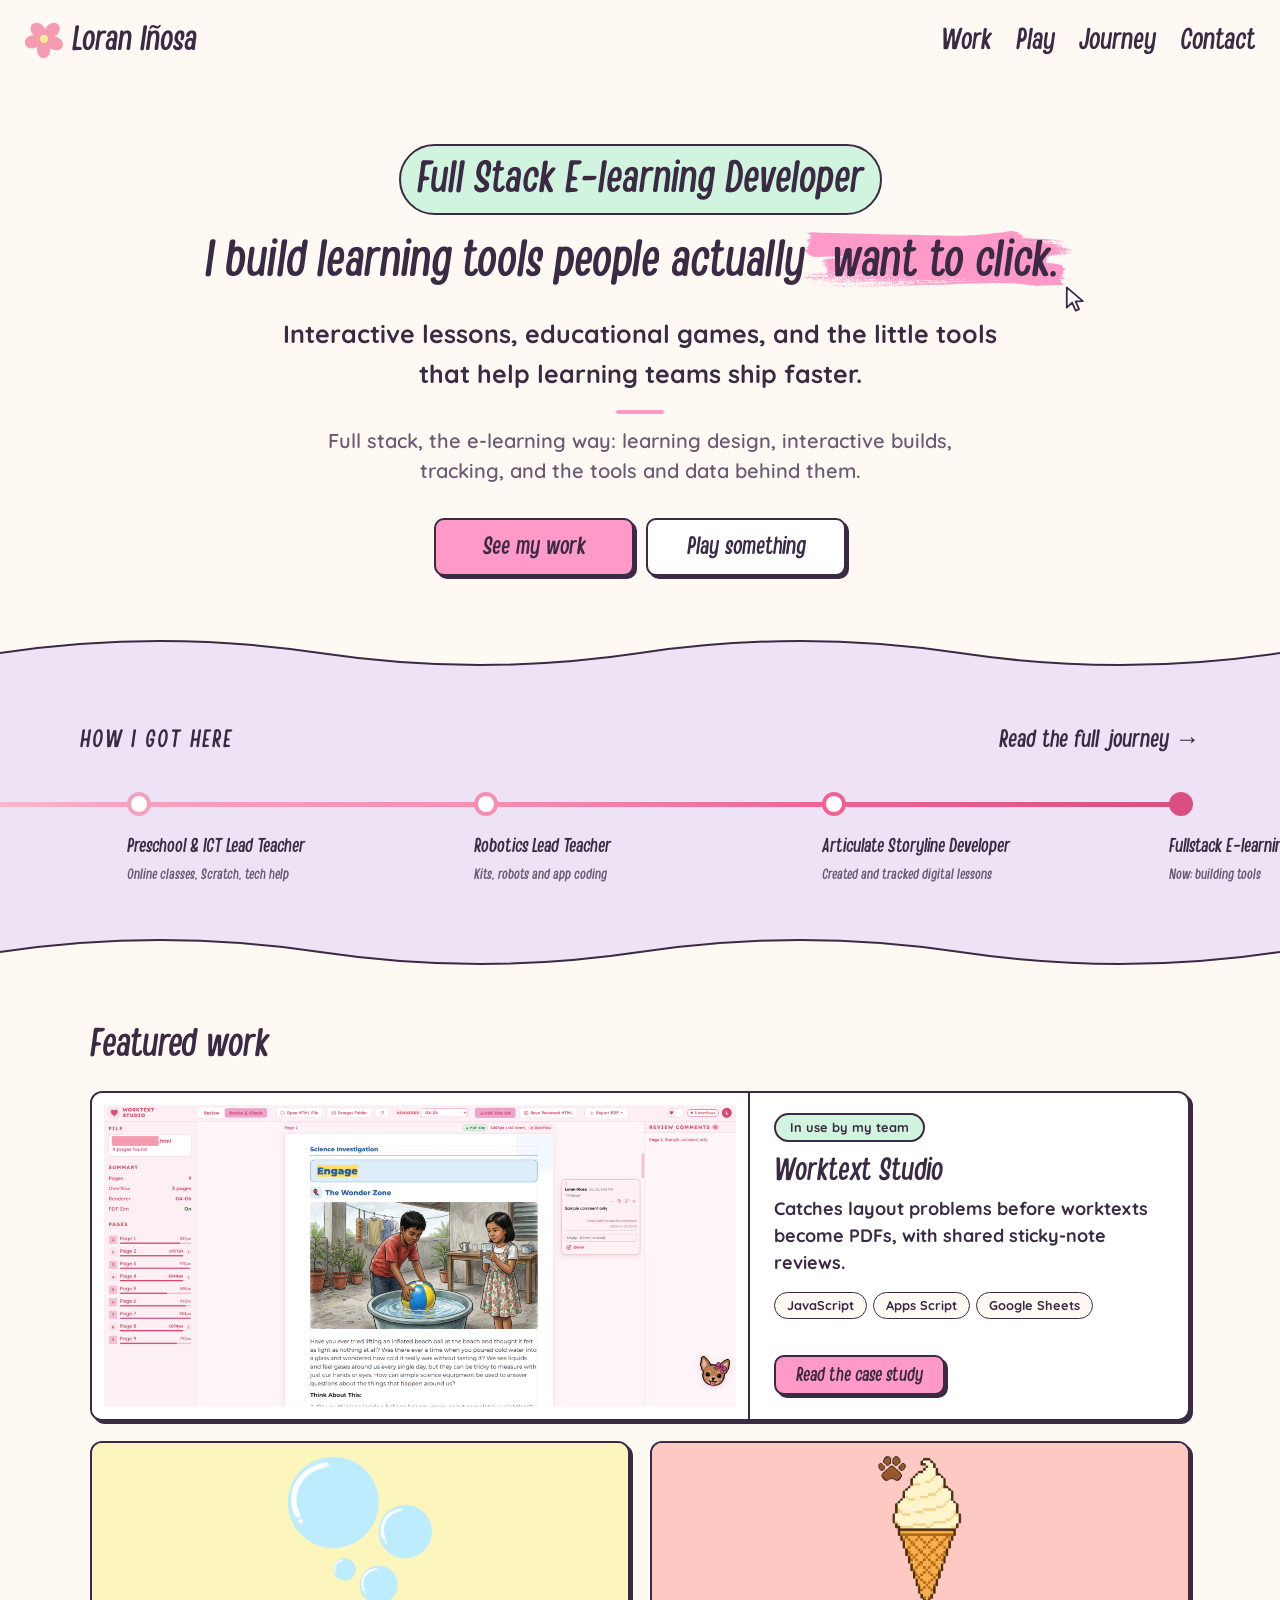
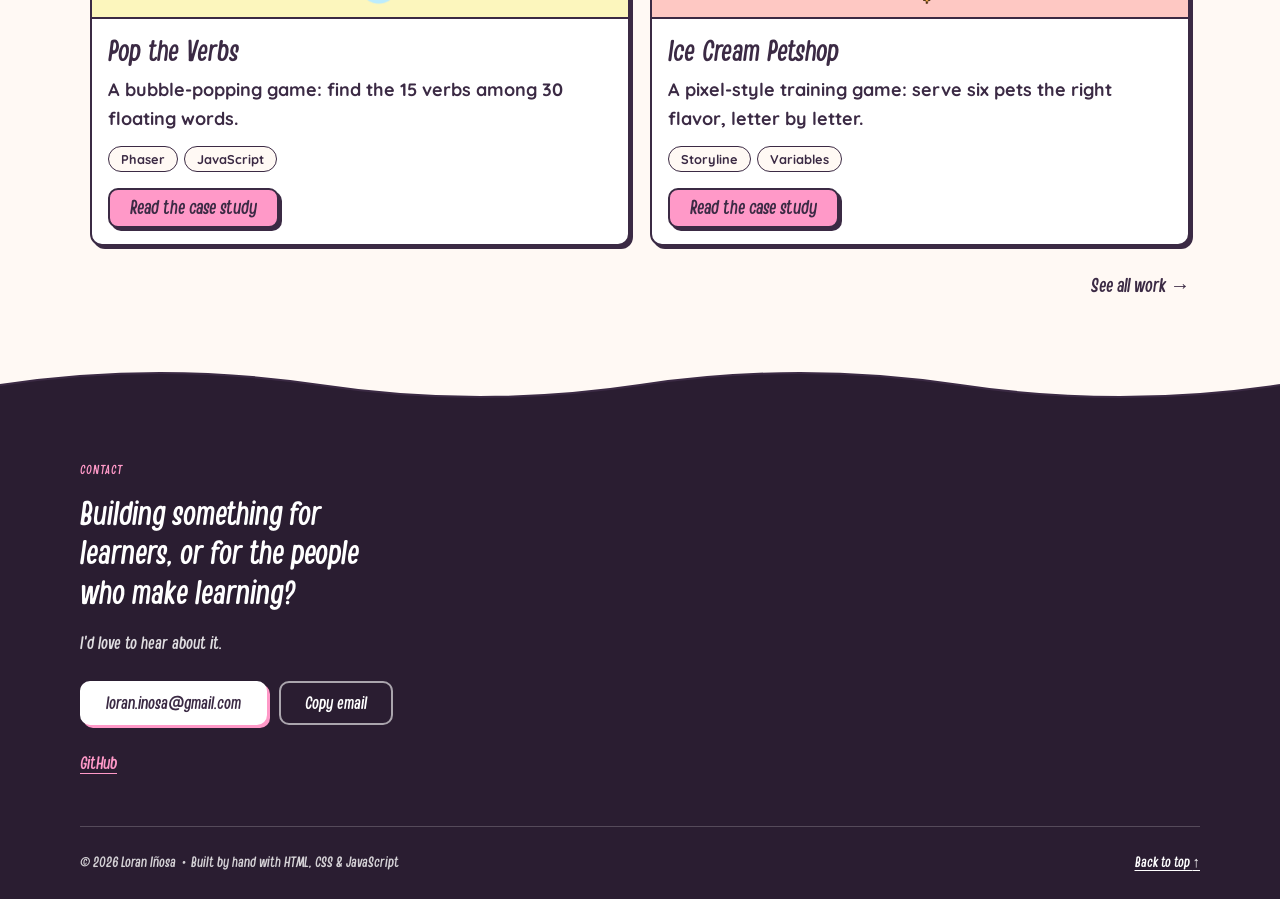
==== index.html @ 05dd1497 "homepage-redesign" ====
<!DOCTYPE html>
<html lang="en">
<head>
  <meta charset="UTF-8">
  <meta name="viewport" content="width=device-width, initial-scale=1">
  <title>Loran Iñosa · Full Stack E-learning Developer</title>

  <!-- Fonts: Fraunces (headings), Atkinson Hyperlegible (body), JetBrains Mono (labels) -->
  <link rel="preconnect" href="https://fonts.googleapis.com">
  <link rel="preconnect" href="https://fonts.gstatic.com" crossorigin>
  <link href="https://fonts.googleapis.com/css2?family=Atkinson+Hyperlegible:ital,wght@0,400;0,700;1,400&family=Fraunces:ital,wght@0,500;0,600;1,500;1,600&family=JetBrains+Mono:wght@400;700&display=swap" rel="stylesheet">

  <link rel="stylesheet" href="css/styles.css">
  <script src="js/main.js" defer></script>
</head>
<body>

  <!-- Hidden link for keyboard users: appears when they press Tab -->
  <a class="skip-link" href="#main">Skip to main content</a>

  <!-- ===== SITE HEADER (same on every page) ===== -->
    <header class="site-header">
    <div class="container site-header__inner">

      <a class="brand" href="index.html">
        <!-- Flower logo: four pastel petals (decoration only) -->
          <img class="brand__flower" src="assets/images/flower-pink.svg" alt="" width="100" height="100">
        <span class="brand__name" style="font-size:35px">Loran Iñosa </span>
      </a>

      <nav class="site-nav" aria-label="Main">
        <ul class="site-nav__list">
          <li><a class="site-nav__link" href="work.html" style="font-size: 30px">Work</a></li>
          <li><a class="site-nav__link" href="play.html" style="font-size: 30px">Play</a></li>
          <li><a class="site-nav__link" href="journey.html" style="font-size:30px">Journey</a></li>
          <li><a class="site-nav__link" href="#contact" style="font-size:30px">Contact</a></li>
        </ul>
      </nav>

    </div>
  </header>

    <!-- ===== MAIN CONTENT ===== -->
    <!-- ===== MAIN CONTENT ===== -->
  <main id="main">

        <!-- ===== 1. HERO ===== -->
    <section class="hero" aria-labelledby="hero-title">
      <div class="container">
        <div class="hero__content">

          <p class="hero__pill" style="font-size:45px">Full Stack E-learning Developer</p>

            <h1 id="hero-title" class="hero__title">
            I build learning tools people actually
            <span class="hero__click">
              <mark class="hero__highlight">want to click.</mark>
              <!-- Arrow cursor that "clicks" the words (decoration only) -->
              <svg class="hero__cursor" viewBox="0 0 24 24" aria-hidden="true" focusable="false">
                <path d="M4 2L4 19L8.5 14.8L11.5 21.5L14.3 20.3L11.4 13.7L17.5 13.5Z"/>
              </svg>
            </span>
          </h1>

          <p class="hero__text">
            Interactive lessons, educational games, and the little tools
            <br> that help learning teams ship faster.
          </p>

          <p class="hero__definition">
            Full stack, the e-learning way: learning design, interactive builds,
            tracking, and the tools and data behind them.
          </p>

          <div class="hero__actions">
            <a class="button button--primary" href="work.html" style="font-size: 25px">See my work</a>
            <a class="button button--secondary" href="play.html" style="font-size: 25px">Play something</a>
          </div>

        </div>
      </div>
    </section>

        <!-- ===== 2. JOURNEY STRIP ===== -->
    <section class="journey-strip" aria-labelledby="journey-strip-title">

      <!-- Wavy top edge (decoration) -->
      <svg class="wave wave--top" viewBox="0 0 1200 40" preserveAspectRatio="none" aria-hidden="true" focusable="false">
        <path class="wave__fill" d="M0 20 C100 4 200 4 300 20 S500 36 600 20 S800 4 900 20 S1100 36 1200 20 V40 H0 Z"/>
        <path class="wave__line" d="M0 20 C100 4 200 4 300 20 S500 36 600 20 S800 4 900 20 S1100 36 1200 20"/>
      </svg>

      <div class="container">
        <div class="journey-strip__header">
          <h2 id="journey-strip-title" class="label journey-strip__title" style="font-size: 25px">How I got here</h2>
          <a class="journey-strip__link" href="journey.html" style="font-size: 25px">Read the full journey <span aria-hidden="true">→</span></a>
        </div>

        <ol class="journey-strip__list">
          <li class="journey-step">
            <span class="journey-step__dot" aria-hidden="true"></span>
            <p class="journey-step__role" style="font-size: 20px">ESL Teacher</p>
            <p class="journey-step__note">Adapting to every learner</p>
          </li>
          <li class="journey-step">
            <span class="journey-step__dot" aria-hidden="true"></span>
            <p class="journey-step__role" style="font-size: 20px">Preschool &amp; ICT Lead Teacher</p>
            <p class="journey-step__note">Online classes, Scratch, tech help</p>
          </li>
          <li class="journey-step">
            <span class="journey-step__dot" aria-hidden="true"></span>
            <p class="journey-step__role" style="font-size: 20px">Robotics Lead Teacher</p>
            <p class="journey-step__note">Kits, robots and app coding</p>
          </li>
          <li class="journey-step">
            <span class="journey-step__dot" aria-hidden="true"></span>
            <p class="journey-step__role" style="font-size: 20px">Articulate Storyline Developer</p>
            <p class="journey-step__note">Created and tracked digital lessons</p>
          </li>
          <li class="journey-step journey-step--current">
            <span class="journey-step__dot" aria-hidden="true"></span>
            <p class="journey-step__role" style="font-size: 20px">Fullstack E-learning Developer</p>
            <p class="journey-step__note">Now: building tools</p>
          </li>
        </ol>
      </div>

      <!-- Wavy bottom edge (decoration) -->
      <svg class="wave wave--bottom" viewBox="0 0 1200 40" preserveAspectRatio="none" aria-hidden="true" focusable="false">
        <path class="wave__fill" d="M0 20 C100 4 200 4 300 20 S500 36 600 20 S800 4 900 20 S1100 36 1200 20 V0 H0 Z"/>
        <path class="wave__line" d="M0 20 C100 4 200 4 300 20 S500 36 600 20 S800 4 900 20 S1100 36 1200 20"/>
      </svg>

    </section>
  </main>

      <!-- ===== 3. FEATURED WORK ===== -->
<section class="work-band work-band--featured" aria-labelledby="featured-title">
  <div class="work-band__inner">

    <h2 id="featured-title" class="work-band__title">Featured work</h2>

    <!-- Worktext Studio (big card) -->
    <article class="work-card work-card--featured">
      <div class="work-card__art">
        <img src="assets/images/WT_studio.png" alt="">
      </div>
      <div class="work-card__body">
        <p class="work-card__pill">In use by my team</p>
        <h3 class="work-card__title">Worktext Studio</h3>
        <p class="work-card__text">Catches layout problems before worktexts become PDFs, with shared sticky-note reviews.</p>
        <ul class="chips" aria-label="Built with">
          <li class="chip">JavaScript</li>
          <li class="chip">Apps Script</li>
          <li class="chip">Google Sheets</li>
        </ul>
        <div class="work-card__actions">
          <a class="button button--primary button--small" href="worktext-studio.html">Read the case study</a>
        </div>
      </div>
    </article>

    <!-- Two games, side by side -->
    <div class="work-grid work-grid--two">

      <article class="work-card">
        <div class="work-card__art work-card__art--lemon">
          <img src="assets/images/bubbles.png" alt="">
        </div>
        <div class="work-card__body">
          <h3 class="work-card__title">Pop the Verbs</h3>
          <p class="work-card__meta">A bubble-popping game: find the 15 verbs among 30 floating words.</p>
          <ul class="chips" aria-label="Built with">
            <li class="chip">Phaser</li>
            <li class="chip">JavaScript</li>
          </ul>
          <div class="work-card__actions">
            <a class="button button--primary button--small" href="pop-the-verbs.html">Read the case study</a>
          </div>
        </div>
      </article>

      <article class="work-card">
        <div class="work-card__art work-card__art--rose">
          <img src="assets/images/ice-cream.png" alt="">
        </div>
        <div class="work-card__body">
          <h3 class="work-card__title">Ice Cream Petshop</h3>
          <p class="work-card__meta">A pixel-style training game: serve six pets the right flavor, letter by letter.</p>
          <ul class="chips" aria-label="Built with">
            <li class="chip">Storyline</li>
            <li class="chip">Variables</li>
          </ul>
          <div class="work-card__actions">
            <a class="button button--primary button--small" href="ice-cream-pet-shop.html">Read the case study</a>
          </div>
        </div>
      </article>

    </div>

    <p class="work-band__more">
      <a class="text-link" href="work.html">See all work <span aria-hidden="true">→</span></a>
    </p>

  </div>

  <!-- Wavy bottom edge (decoration) -->
  <svg class="wave wave--bottom" viewBox="0 0 1200 40" preserveAspectRatio="none" aria-hidden="true" focusable="false">
    <path class="wave__fill" d="M0 20 C100 4 200 4 300 20 S500 36 600 20 S800 4 900 20 S1100 36 1200 20 V0 H0 Z"/>
    <path class="wave__line" d="M0 20 C100 4 200 4 300 20 S500 36 600 20 S800 4 900 20 S1100 36 1200 20"/>
  </svg>
</section>

    <!-- Wavy bottom edge (decoration) -->
    <svg class="wave wave--bottom" viewBox="0 0 1200 40" preserveAspectRatio="none" aria-hidden="true" focusable="false">
      <path class="wave__fill" d="M0 20 C100 4 200 4 300 20 S500 36 600 20 S800 4 900 20 S1100 36 1200 20 V0 H0 Z"/>
      <path class="wave__line" d="M0 20 C100 4 200 4 300 20 S500 36 600 20 S800 4 900 20 S1100 36 1200 20"/>
    </svg>

</section>

    </main>

  <!-- ===== CONTACT + FOOTER (same on every page) ===== -->
  <footer class="site-footer" id="contact">
    <div class="container">

      <div class="contact">
        <p class="label label--light">Contact</p>
        <h2 class="contact__title">Building something for learners, or for the people who make learning?</h2>
        <p class="contact__text">I'd love to hear about it.</p>

        <div class="contact__email">
          <a class="button button--light" href="mailto:loran.inosa@gmail.com">loran.inosa@gmail.com</a>
          <button type="button" class="button button--outline-light" data-copy-email="loran.inosa@gmail.com">Copy email</button>
        </div>

        <ul class="contact__links">
          <!-- TODO: replace YOUR-USERNAME with your GitHub username -->
          <li><a href="https://github.com/YOUR-USERNAME">GitHub</a></li>
        </ul>

        <!-- Invisible message for screen readers when the email is copied -->
        <p class="visually-hidden" aria-live="polite" data-copy-status></p>
      </div>

      <div class="site-footer__bottom">
        <p>© 2026 Loran Iñosa · Built by hand with HTML, CSS &amp; JavaScript</p>
        <a href="#top">Back to top <span aria-hidden="true">↑</span></a>
      </div>

    </div>
  </footer>

</body>
</html>
---- css/styles.css ----
/* ---------- 0. CUSTOM FONT FILES ---------- */
/* Loads Handy Casual from our own folder (it's not on Google Fonts). */
@font-face {
  font-family: "Handy Casual";
  src: url("../assets/font/handy-casual.otf") format("opentype");
  font-weight: 400;
  font-style: normal;
  font-display: swap;
}
/* Quicksand: a clean, rounded font with five real weights.
   Each block connects one weight number to one file. */
@font-face {
  font-family: "Quicksand";
  src: url("../assets/font/Quicksand-Light.ttf") format("truetype");
  font-weight: 300;
  font-style: normal;
  font-display: swap;
}
@font-face {
  font-family: "Quicksand";
  src: url("../assets/font/Quicksand-Regular.ttf") format("truetype");
  font-weight: 400;
  font-style: normal;
  font-display: swap;
}
@font-face {
  font-family: "Quicksand";
  src: url("../assets/font/Quicksand-Medium.ttf") format("truetype");
  font-weight: 500;
  font-style: normal;
  font-display: swap;
}
@font-face {
  font-family: "Quicksand";
  src: url("../assets/font/Quicksand-SemiBold.ttf") format("truetype");
  font-weight: 600;
  font-style: normal;
  font-display: swap;
}
@font-face {
  font-family: "Quicksand";
  src: url("../assets/font/Quicksand-Bold.ttf") format("truetype");
  font-weight: 700;
  font-style: normal;
  font-display: swap;
}


/* ---------- 1. DESIGN TOKENS ---------- */
:root {
    /* ----- Your pastel palette ----- */
  --color-cream: #FFF9f4;  /* Cream: page background, sticky notes */
  --color-lemon: #FCF6BD;  /* Lemon: picture areas on cards */
  --color-pink:  #FF99C8;  /* Baby Pink: things you can click */
  --color-mint:  #D0F4DE;  /* Frosted Mint: tools that make teams faster */
  --color-mauve: #E4C1F9;  /* Mauve: learning you can play */
  --color-rose:  #FEC8C3;  /* Cotton Rose: learning systems, contact */
  --color-plum:  #3B2A44;  /* Dark plum: all text and outlines */

  /* ----- Jobs -----
     Old names kept, so the rest of the site keeps working.
     We'll tidy these up as we redesign each part. */
  --color-paper:       var(--color-cream);
  --color-card:        #FFFFFF;
  --color-ink:         var(--color-plum);
  --color-slate:       #6B5A73;              /* softer plum for secondary text */
  --color-teal:        var(--color-plum);    /* links and buttons, for now */
  --color-teal-deep:   #2A1D31;              /* slightly darker plum, for hover */
  --color-teal-wash:   var(--color-mint);
  --color-rule:        #DCCDE3;              /* light lines and borders */
  --color-red-pen:     #C2412A;              /* labels, attention */
  --color-red-wash:    var(--color-rose);
  --color-highlighter: var(--color-pink);
  --color-sticky:      #FFE89A;              /* margin notes */
  --color-bubble:      #4D9DE0;              /* Pop the Verbs only */
  --color-bubble-wash: #E7F1FB;
  --color-aqua:        #8EDFE0;              /* old hero, removed in Step 10 */
  --color-lime-wash:   var(--color-mint);    /* job title pill */
  --color-grid:        #EEDDF8;              /* hero graph-paper lines (pale mauve) */

  /* Journey blends: pink → plum */
  --mix-25: color-mix(in srgb, var(--color-teal) 25%, var(--color-highlighter));
  --mix-50: color-mix(in srgb, var(--color-teal) 50%, var(--color-highlighter));
  --mix-75: color-mix(in srgb, var(--color-teal) 75%, var(--color-highlighter));

  /* Fonts (with backups in case a font fails to load) */
  --font-hand: "Handy Casual", "Comic Sans MS", cursive;
  --font-clean: "Quicksand", "Segoe UI", system-ui, sans-serif;
  --font-heading: var(--font-hand);
  --font-body: var(--font-hand);
  --font-mono: var(--font-hand);

  /* Type sizes: PHONE sizes first (desktop sizes are below) */
  --text-hero:  2.375rem;   /* 38px */
  --text-h1:    2.125rem;   /* 34px */
  --text-h2:    1.6875rem;  /* 27px */
  --text-h3:    1.3125rem;  /* 21px */
  --text-body:  1.0625rem;  /* 17px */
  --text-small: 0.9375rem;  /* 15px */
  --text-label: 0.8125rem;  /* 13px */

  /* Spacing scale: only use these for gaps and padding */
  --space-4:  4px;
  --space-8:  8px;
  --space-12: 12px;
  --space-16: 16px;
  --space-24: 24px;
  --space-32: 32px;
  --space-48: 48px;
  --space-64: 64px;
  --space-96: 96px;

  /* Layout */
  --gutter:      var(--space-16);  /* space at the left/right screen edges */
  --section-gap: var(--space-48);  /* space between page sections */
  --content-max: 1120px;           /* widest the content gets */
  --reading-max: 68ch;             /* comfortable line length for paragraphs */
  --header-height: 64px;           /* height of the top bar on phones */

  /* Shapes */
  --radius-button: 10px;
  --radius-card:   16px;
  --radius-pill:   999px;
  --radius-note:   2px;

  /* Shadows */
  --shadow-card:       0 1px 2px rgb(28 35 51 / 0.06), 0 4px 12px rgb(28 35 51 / 0.06);
  --shadow-card-hover: 0 2px 4px rgb(28 35 51 / 0.08), 0 12px 24px rgb(28 35 51 / 0.10);
  --shadow-note:       0 2px 6px rgb(28 35 51 / 0.15);
}

/* Tablet and desktop: screens 768px wide or more get bigger sizes */
@media (min-width: 768px) {
  :root {
    --text-hero: 3.5rem;    /* 56px */
    --text-h1:   3rem;      /* 48px */
    --text-h2:   2.125rem;  /* 34px */
    --text-h3:   1.5rem;    /* 24px */
    --text-body: 1.125rem;  /* 18px */

    --gutter:      var(--space-24);
    --section-gap: var(--space-96);
    --header-height: 72px;         /* taller top bar on tablets and desktops */
  }
}


/* ---------- 2. BASE STYLES ---------- */

*,
*::before,
*::after {
  box-sizing: border-box;
}

html {
  scroll-behavior: smooth;
}

body {
  margin: 0;
  background-color: var(--color-paper);
  color: var(--color-ink);
  font-family: var(--font-body);
  font-size: var(--text-body);
  line-height: 1.6;
  font-synthesis: none;   /* never fake bold or italic: our font has one style */
}

h1, h2, h3 {
  margin: 0 0 var(--space-16);
  font-family: var(--font-heading);
  font-weight: 600;
  color: var(--color-ink);
  text-wrap: balance;  /* avoids a single lonely word on the last line */
}

h1 { font-size: var(--text-h1); line-height: 1.1; }
h2 { font-size: var(--text-h2); line-height: 1.15; }
h3 { font-size: var(--text-h3); line-height: 1.2; }

p {
  margin: 0 0 var(--space-16);
  max-width: var(--reading-max);
}

a {
  color: var(--color-teal);
  text-decoration-thickness: 1px;
  text-underline-offset: 0.2em;
}

a:hover {
  color: var(--color-teal-deep);
  text-decoration-thickness: 2px;
}

/* Keyboard focus: a clear teal outline (accessibility) */
:focus-visible {
  outline: 3px solid var(--color-teal);
  outline-offset: 3px;
  border-radius: 4px;
}

img,
svg,
video {
  display: block;
  max-width: 100%;
  height: auto;
}

mark {
  background-color: var(--color-highlighter);
  color: var(--color-ink);
  padding: 0 0.15em;
  border-radius: 2px;
}

::selection {
  background-color: var(--color-sticky);
  color: var(--color-ink);
}


/* ---------- 3. LAYOUT HELPERS ---------- */

/* Centers content and keeps it from getting too wide */
.container {
  width: 100%;
  max-width: calc(var(--content-max) + var(--gutter) * 2);
  margin-inline: auto;
  padding-inline: var(--gutter);
}

/* Vertical breathing room for each page section */
.section {
  padding-block: var(--section-gap);
}


/* ---------- 4. TEXT HELPERS ---------- */

.text-hero {
  font-family: var(--font-heading);
  font-weight: 600;
  font-size: var(--text-hero);
  line-height: 1.05;
  letter-spacing: -0.01em;
}

.text-small {
  font-size: var(--text-small);
  line-height: 1.5;
  color: var(--color-slate);
}

/* Small uppercase labels, e.g. "CASE STUDY · INTERNAL TOOL" */
.label {
  font-family: var(--font-mono);
  font-size: var(--text-label);
  font-weight: 700;
  line-height: 1.3;
  letter-spacing: 0.08em;
  text-transform: uppercase;
  color: var(--color-red-pen);
}


/* ---------- 5. REDUCED MOTION ---------- */
/* From Handbook Chapter G: if someone turns on "reduce motion"
   in their device settings, switch animations off. */

@media (prefers-reduced-motion: reduce) {
  *,
  *::before,
  *::after {
    animation-duration: 0.01ms !important;
    animation-iteration-count: 1 !important;
    transition-duration: 0.01ms !important;
    scroll-behavior: auto !important;
  }
}

/* ---------- 6. ACCESSIBILITY HELPERS ---------- */

/* Hides text visually but keeps it for screen readers */
.visually-hidden {
  position: absolute !important;
  width: 1px;
  height: 1px;
  margin: -1px;
  padding: 0;
  overflow: hidden;
  clip: rect(0 0 0 0);
  white-space: nowrap;
  border: 0;
}

/* "Skip to main content": hidden above the screen until focused */
.skip-link {
  position: absolute;
  top: var(--space-16);
  left: var(--space-16);
  z-index: 100;
  padding: var(--space-8) var(--space-16);
  background-color: var(--color-ink);
  color: #FFFFFF;
  font-weight: 700;
  border-radius: var(--radius-button);
  transform: translateY(-200%);
}

.skip-link:focus {
  transform: translateY(0);
}

.skip-link:hover {
  color: #FFFFFF;
}

/* When jumping to #contact etc., stop below the sticky header */
[id] {
  scroll-margin-top: 88px;
}


/* ---------- 7. BUTTONS ---------- */
/* Sticker buttons: plum outline + small plum shadow */

.button {
  display: inline-flex;
  align-items: center;
  justify-content: center;
  gap: var(--space-8);
  min-height: 44px;                    /* comfortable finger-sized target */
  padding: var(--space-8) var(--space-24);
  border: 2px solid var(--color-plum);
  border-radius: var(--radius-button);
  box-shadow: 3px 3px 0 var(--color-plum);   /* the sticker shadow */
  font-family: var(--font-hand);
  font-size: 1.125rem;
  font-weight: 400;
  line-height: 1.2;
  color: var(--color-ink);
  text-decoration: none;
  cursor: pointer;
  transition: translate 120ms ease, box-shadow 120ms ease, background-color 180ms ease;
}

/* Hover: the sticker lifts a little */
.button:hover {
  translate: -1px -1px;
  box-shadow: 4px 4px 0 var(--color-plum);
  color: var(--color-ink);
}

/* Click: the sticker presses down into its shadow */
.button:active {
  translate: 2px 2px;
  box-shadow: 1px 1px 0 var(--color-plum);
}

/* Pink: the main action ("See my work") */
.button--primary {
  background-color: var(--color-pink);
}

/* White: the second action ("Play something") */
.button--secondary {
  background-color: var(--color-card);
}

/* Smaller version */
.button--small {
  min-height: 40px;
  padding: var(--space-4) var(--space-16);
  font-size: 1rem;
}

/* For the dark footer (we'll redesign the footer later) */
.button--light {
  background-color: var(--color-card);
  border-color: var(--color-card);
  box-shadow: 3px 3px 0 var(--color-pink);
}
.button--light:hover {
  box-shadow: 4px 4px 0 var(--color-pink);
}

.button--outline-light {
  background-color: transparent;
  border-color: rgb(255 255 255 / 0.6);
  box-shadow: none;
  color: #FFFFFF;
}
.button--outline-light:hover {
  background-color: rgb(255 255 255 / 0.1);
  border-color: #FFFFFF;
  box-shadow: none;
  color: #FFFFFF;
}

/* ---------- 8. SITE HEADER ---------- */

/* Solid lemon bar with a plum line underneath */
.site-header {
  position: sticky;      /* stays at the top while scrolling */
  top: 0;
  z-index: 50;           /* sits above other content */
  background-color: var(--color-cream);

  transition: box-shadow 180ms ease;
}

/* JavaScript adds this class after the first scroll: a soft shadow */
.site-header.is-scrolled {
  box-shadow: 0 4px 12px rgb(59 42 68 / 0.12);
}

.site-header__inner {
  display: flex;
  flex-wrap: wrap;       /* tiny phones: the menu drops below your name instead of squashing */
  align-items: center;
  justify-content: space-between;
  gap: var(--space-8) var(--space-16);
  min-height: var(--header-height);
  padding-block: var(--space-8);
  max-width: 1900px;     /* wider than the page: bigger number = further apart */
}

/* Your name + flower */
.brand {
  display: inline-flex;
  align-items: center;
  gap: var(--space-8);
  font-family: var(--font-hand);
  font-size: 1.375rem;
  color: var(--color-ink);
  text-decoration: none;
}
.brand:hover {
  color: var(--color-ink);
}

/* The flower logo (flower_1.svg) */
.brand__flower {
  display: block;
  flex-shrink: 0;
  width: 32px;      /* ← phone size: change this number */
  height: auto;
}

/* Spins clockwise, non-stop. One full turn every 8 seconds.
   Stays still for visitors who ask their device to reduce motion. */
@media (prefers-reduced-motion: no-preference) {
  .brand__flower {
    animation: flower-spin 8s linear infinite;
  }
}

@keyframes flower-spin {
  from { rotate: 0deg; }
  to   { rotate: 360deg; }
}

/* On small phones show only "Loran" */
.brand__surname {
  display: none;
}

.site-nav__list {
  display: flex;
  gap: var(--space-12);
  margin: 0;
  padding: 0;
  list-style: none;
}

.site-nav__link {
  display: inline-block;
  padding-block: var(--space-8);
  font-family: var(--font-hand);
  font-size: 1.0625rem;
  color: var(--color-ink);
  text-decoration: none;
}

/* Hover, and the "you are here" page: thick pink underline */
.site-nav__link:hover,
.site-nav__link[aria-current] {
  color: var(--color-ink);
  text-decoration: underline;
  text-decoration-color: var(--color-pink);
  text-decoration-thickness: 3px;
  text-underline-offset: 6px;
}

@media (min-width: 480px) {
  .brand__surname {
    display: inline;
  }
}

@media (min-width: 768px) {
    .brand__flower {
    width: 40px;    /* ← tablet and laptop size: change this number */
  }
  .site-nav__list {
    gap: var(--space-24);
  }
  .site-nav__link {
    font-size: 1.25rem;
  }
}

/* ---------- 9. CONTACT BAND + FOOTER ---------- */

.site-footer {
  padding-top: var(--section-gap);
  background-color: var(--color-teal-deep);
  color: #FFFFFF;
}

/* Teal focus outlines would be invisible on teal, so use yellow here */
.site-footer :focus-visible {
  outline-color: var(--color-highlighter);
}

.label--light {
  color: var(--color-highlighter);
}

.contact__title {
  max-width: 22ch;
  color: #FFFFFF;
}

.contact__text {
  color: rgb(255 255 255 / 0.85);
}

.contact__email {
  display: flex;
  flex-wrap: wrap;
  gap: var(--space-12);
  margin-block: var(--space-24);
}

/* Phones: full-width buttons, easy to tap */
.contact__email .button {
  flex: 1 1 100%;
}

.contact__links {
  display: flex;
  flex-wrap: wrap;
  gap: var(--space-24);
  margin: 0;
  padding: 0;
  list-style: none;
}

.contact__links a {
  font-weight: 700;
  color: var(--color-highlighter);
}
.contact__links a:hover {
  color: #FFFFFF;
}

.site-footer__bottom {
  display: flex;
  flex-wrap: wrap;
  justify-content: space-between;
  gap: var(--space-12);
  margin-top: var(--space-48);
  padding-block: var(--space-24);
  border-top: 1px solid rgb(255 255 255 / 0.2);
  font-size: var(--text-small);
  color: rgb(255 255 255 / 0.8);
}

.site-footer__bottom p {
  margin: 0;
}

.site-footer__bottom a {
  color: #FFFFFF;
}

@media (min-width: 768px) {
  .contact__email .button {
    flex: 0 0 auto;      /* desktop: buttons only as wide as their text */
  }
}
/* ---------- 10. HERO ---------- */

/* Your background image, everything centered */
.hero {
  overflow: hidden;            /* nothing can poke out sideways on phones */
  padding-block: var(--space-48) var(--space-64);
  background-color: #FFF9f4;
  text-align: center;
}

/* Stack everything in a centered column */
.hero__content {
  display: flex;
  flex-direction: column;
  align-items: center;
}

/* "Full stack e-learning developer" in a mint pill */
.hero__pill {
  margin: 0 0 var(--space-16);
  padding: var(--space-4) var(--space-16);
  background-color: var(--color-mint);
  border: 2px solid var(--color-plum);
  border-radius: var(--radius-pill);
  font-size: 1.0625rem;
  line-height: 1.3;
}

.hero__title {
  margin: 0 auto var(--space-24);
  font-size: clamp(2rem, 4.2vw, 3.25rem);   /* grows with the screen: 32px to 52px */
  font-weight: 400;
  line-height: 1.15;
}

/* Each part of the headline starts on its own line */
.hero__line {
  display: block;
}

/* "want to click." on a pink highlighter stripe */
/* "want to click." on your hand-drawn highlight (highlight.svg) */
.hero__highlight {
  display: inline-block;
  padding: 0.05em 0.3em 0.05em 0.6em;   /* top, right, bottom, LEFT */
  margin-left: -0.3em;                   /* keeps the text from shifting right */
  line-height: 1;
  background-color: transparent;
  background-image: url("../assets/images/highlight.svg");
  background-size: 100% 100%;
  background-repeat: no-repeat;
  background-position: center;
  color: var(--color-ink);
  white-space: nowrap;
}

/* Wrapper that keeps the cursor attached to "want to click." */
.hero__click {
  position: relative;          /* lets the cursor sit at its corner */
  display: inline-block;
  white-space: nowrap;
}

/* White arrow cursor with a plum outline */
.hero__cursor {
  position: absolute;
  right: -0.3em;               /* sideways position: bigger = further right */
  bottom: -0.45em;             /* up/down position: bigger = lower */
  width: 0.55em;               /* size: grows with the headline */
  fill: var(--color-card);
  stroke: var(--color-plum);
  stroke-width: 1.5;
  stroke-linejoin: round;
  pointer-events: none;        /* never gets in the way of real clicks */
  transform-origin: top left;  /* presses down from its tip */
}

/* The click animation, on loop.
   Only plays if the visitor hasn't asked to reduce motion. */
@media (prefers-reduced-motion: no-preference) {
  .hero__cursor {
    animation: cursor-click 2.6s ease-in-out infinite;
  }
  .hero__highlight {
    animation: highlight-press 2.6s ease-in-out infinite;
  }
}

/* Cursor: glides in, clicks, waits, fades away */
@keyframes cursor-click {
  0%   { translate: 0.6em 0.6em; opacity: 0; }
  15%  { opacity: 1; }
  45%  { translate: 0 0; scale: 1; }
  52%  { scale: 0.8; }            /* press */
  60%  { scale: 1; }              /* release */
  85%  { translate: 0 0; opacity: 1; }
  100% { translate: 0.6em 0.6em; opacity: 0; }
}

/* Pink highlight: a tiny squish at the moment of the click */
@keyframes highlight-press {
  0%, 48%   { scale: 1; }
  52%       { scale: 0.95; }
  60%, 100% { scale: 1; }
}

.hero__text {
  max-width: 52ch;
  margin: 0 auto var(--space-16);
  font-family: var(--font-clean);   /* Quicksand */
  font-weight: 700;                 /* Medium: try 400 for lighter, 600 for bolder */
  font-size: 25px;
}

/* The definition line, with a short pink dash above it */
.hero__definition {
  max-width: 52ch;
  margin: 0 auto var(--space-32);
  font-family: var(--font-clean);   /* Quicksand */
  font-weight: 600;                 /* Medium: try 400 for lighter, 600 for bolder */
  font-size: 20px;
  line-height: 1.5;
  color: var(--color-slate);
}

.hero__definition::before {
  content: "";
  display: block;
  width: 48px;
  height: 4px;
  margin: 0 auto var(--space-12);
  background-color: var(--color-pink);
  border-radius: 2px;
}

.hero__actions {
  display: flex;
  flex-wrap: wrap;
  justify-content: center;
  gap: var(--space-12);
  width: 100%;
}

/* The two top buttons: bigger and longer than the others */
.hero__actions .button {
  flex: 1 1 100%;                         /* phones: full width */
  min-height: 52px;                       /* height: bigger number = taller */
  padding: var(--space-12) var(--space-32);   /* space inside: top/bottom, then left/right */
  font-size: 1.25rem;                     /* text size */
}

/* Tablets and laptops: both buttons the same, longer width */
@media (min-width: 768px) {
  .hero__actions .button {
    min-width: 200px;                     /* length: bigger number = longer */
  }
}


/* --- Shapes inside the project SVG drawings ---
   Still used by the Worktext Studio and Pop the Verbs pictures. Keep! */

.art-card      { fill: var(--color-card); stroke: var(--color-rule); stroke-width: 2; }
.art-guide     { fill: none; stroke: var(--color-teal); stroke-opacity: 0.3;
                 stroke-width: 1.5; stroke-dasharray: 6 5; }
.art-teal      { fill: var(--color-teal); }
.art-line      { fill: var(--color-rule); }
.art-highlight { fill: var(--color-highlighter); }
.art-wash      { fill: var(--color-teal-wash); }
.art-bubble    { fill: var(--color-card); stroke: var(--color-bubble); stroke-width: 3; }
.art-bubble--dashed { stroke-dasharray: 5 4; stroke-opacity: 0.6; }
.art-word      { fill: var(--color-ink); font-family: var(--font-body); font-size: 15px;
                 font-weight: 700; text-anchor: middle; dominant-baseline: central; }
.art-ceiling   { stroke: var(--color-red-pen); stroke-width: 3; }
.art-ceiling-label { fill: var(--color-red-pen); font-family: var(--font-mono);
                     font-size: 12px; text-anchor: end; }


/* --- Bigger screens --- */

@media (min-width: 768px) {
  .hero__actions .button {
    flex: 0 0 auto;            /* buttons only as wide as their text */
  }
}

@media (min-width: 960px) {
  .hero {
    padding-block: var(--space-64) var(--space-96);
  }
}
/* ---------- 11. JOURNEY STRIP ---------- */

.journey-strip {
  --step-gap: var(--space-24);

  position: relative;      /* lets the waves sit on its top and bottom edges */
  z-index: 1;              /* waves draw on top of the sections around it */
  padding-block: var(--space-48);
  background-color: #eee2f5;
}

/* Wavy edges match the strip background */
.journey-strip .wave__fill {
  fill: #eee2f5;
}

/* Darker text so everything stays easy to read */
.journey-strip__title,
.journey-step__note {
  color: var(--color-ink);
}

.journey-strip__header {
  display: flex;
  flex-wrap: wrap;
  align-items: baseline;
  justify-content: space-between;
  gap: var(--space-8) var(--space-24);
  margin-bottom: var(--space-32);
}

.journey-strip__title {
  margin: 0;
}

.journey-strip__link {
  font-size: var(--text-small);
  font-weight: 700;
  text-decoration: none;
}
.journey-strip__link:hover {
  text-decoration: underline;
}

.journey-strip__list {
  display: grid;
  gap: var(--step-gap);
  margin: 0;
  padding: 0;
  list-style: none;
}


/* --- One step (phone: dot on the left, text on the right) --- */

.journey-step {
  position: relative;
  padding-left: var(--space-32);
}

/* ===== LINE + DOT COLORS: change these to recolor the line =====
   --dot  = this step's dot color
   --next = the color the line fades to
   Rule: each --next must match the --dot on the line below it. */
.journey-step:nth-child(1) { --dot: var(--color-highlighter); --next: var(--mix-25); }
.journey-step:nth-child(2) { --dot: var(--mix-25);            --next: var(--mix-50); }
.journey-step:nth-child(3) { --dot: var(--mix-50);            --next: var(--mix-75); }
.journey-step:nth-child(4) { --dot: var(--mix-75);            --next: var(--color-teal); }
.journey-step:nth-child(5) { --dot: var(--color-teal); }

.journey-step__dot {
  position: absolute;
  top: 2px;
  left: 0;
  z-index: 1;                        /* sits on top of the line */
  width: 24px;                       /* bigger dot (was 18px) */
  height: 24px;
  background-color: var(--color-card);
  border: 4px solid var(--dot);      /* thicker ring (was 3px) */
  border-radius: 50%;
}

/* The current role: a filled dot */
.journey-step--current .journey-step__dot {
  background-color: #D94F83;
}

.journey-step--current .journey-step__role {
  color: #D94F83;
}

/* The line (phone): goes down from this dot to the next one */
.journey-step:not(:last-child)::before {
  content: "";
  position: absolute;
  top: 14px;                          /* center of the dot */
  left: 9.5px;                        /* centers the line on the dot */
  width: 5px;                         /* thicker line (was 3px) */
  height: calc(100% + var(--step-gap));
  background: linear-gradient(to bottom, var(--dot), var(--next));
}

.journey-step__role {
  margin: 0 0 var(--space-4);
  font-size: var(--text-small);
  font-weight: 700;
  line-height: 1.4;
}

.journey-step--current .journey-step__role {
  color: var(--color-teal);
}

.journey-step__note {
  margin: 0;
  font-size: var(--text-small);
  line-height: 1.4;
  color: var(--color-slate);
}


/* --- Tablet and desktop: horizontal line --- */

@media (min-width: 768px) {
  .journey-strip {
    --step-gap: var(--space-16);
  }

  .journey-strip__list {
    grid-template-columns: repeat(5, 1fr);
  }

  .journey-step {
    padding-left: 0;
    padding-top: var(--space-40, 40px);   /* room for the bigger dot */
  }

  .journey-step__dot {
    top: 0;
  }

  /* The line (desktop): goes right from this dot to the next one */
  .journey-step:not(:last-child)::before {
    top: 9.5px;                           /* centers the line on the dot */
    left: 12px;                           /* starts at the dot's center */
    width: calc(100% + var(--step-gap));  /* reaches the next dot */
    height: 5px;                          /* thicker line (was 3px) */
    background: linear-gradient(to right, var(--dot), var(--next));
  }
}

/* --- Wide screens: make the line longer --- */

@media (min-width: 1024px) {
  .journey-strip__list {
    margin-inline: -300px;    /* bigger number = longer line */
  }
}


/* --- Wavy edges (top and bottom of the journey strip) --- */

.wave {
  position: absolute;
  left: 0;
  width: 100%;
  height: 24px;                 /* phones: gentle waves */
  pointer-events: none;         /* never blocks clicks */
}

/* Top wave sits just above the strip; bottom wave just below it.
   The -1px overlap hides any thin gap between wave and strip. */
.wave--top    { bottom: calc(100% - 1px); }
.wave--bottom { top:    calc(100% - 1px); }

.wave__fill {
  fill: var(--color-card);
}

.wave__line {
  fill: none;
  stroke: var(--color-ink);
  stroke-width: 2;
  vector-effect: non-scaling-stroke;  /* line stays 2px thick at any screen width */
}

@media (min-width: 768px) {
  .wave {
    height: 40px;               /* taller waves on bigger screens */
  }
}

/* ---------- 12. WORK BANDS ---------- */

.work-band {
  padding-block: var(--space-64);
}

/* First band: extra top space so the journey strip's bottom wave doesn't cover the title */
.work-band--tools   { background-color: var(--color-cream); padding-top: calc(var(--space-48) + 40px); }
.work-band--play    { background-color: var(--color-cream); }
.work-band--systems { background-color: var(--color-cream); } 

/* Last band: lets its wave hang over the top of the footer */
.work-band--systems {
  position: relative;
  z-index: 1;
}

/* Wave color matches the cream band */
.work-band--systems .wave__fill {
  fill: var(--color-cream);
}

.work-band__inner {
  width: min(100% - 2rem, 1100px);
  margin-inline: auto;
}

/* Band title with the little outlined circle */
.work-band__title {
  display: flex;
  align-items: center;
  gap: 12px;
  margin: 0 0 var(--space-24);
  font-family: var(--font-hand);
  font-weight: 400;
  font-size: 40px;
  color: var(--color-plum);
}

/* Card grids */
.work-grid {
  display: grid;
  gap: 20px;
}
@media (min-width: 768px) {
  .work-grid--three { grid-template-columns: repeat(3, 1fr); }
  .work-grid--two   { grid-template-columns: repeat(2, 1fr); }
}

/* --- Card (sticker style) --- */
.work-card {
  display: flex;
  flex-direction: column;
  overflow: hidden;
  background-color: #FFFFFF;
  border: 2px solid var(--color-plum);
  border-radius: 12px;
  box-shadow: 3px 3px 0 var(--color-plum);
  color: var(--color-plum);
}

/* Picture area on top of the card */
.work-card__art {
  display: grid;
  place-items: center;
  min-height: 90px;
  padding: 12px;
  border-bottom: 2px solid var(--color-plum);
}
.work-card__art svg,
.work-card__art img {
  height: 56px;
  width: auto;
}
.work-card__art--rose  { background-color: var(--color-rose); }
.work-card__art--mint  { background-color: var(--color-mint); }
.work-card__art--lemon { background-color: var(--color-lemon); }

.work-card__body {
  display: flex;
  flex-direction: column;
  flex: 1;
  padding: 14px 16px 16px;
}

.work-card__title {
  margin: 0 0 4px;
  font-family: var(--font-clean);
  font-weight: 500;
  font-size: 1.25rem;
  line-height: 1.3;
}

.work-card__meta {
  margin: 0 0 12px;
  font-family: var(--font-clean);
  font-size: 0.875rem;
}

.work-card__actions {
  display: flex;
  flex-wrap: wrap;
  gap: 12px;
  margin-top: auto;      /* buttons line up at the bottom */
}

/* Smaller sticker buttons for cards */
.button--small {
  min-height: 40px;
  padding: 6px 20px;
  font-family: var(--font-hand);
  font-weight: 400;
  font-size: 20px;
}

/* --- Featured card (Worktext Studio) --- */
.work-card--featured .work-card__art {
  min-height: 0;
  padding: 20px;
  background-color: #FFFFFF;
}
.work-card--featured .work-card__art svg,
.work-card--featured .work-card__art img {
  width: 100%;
  max-width: 1000px;
  height: auto;
}

.work-card--featured .work-card__body {
  padding: 20px 24px 24px;
}
.work-card--featured .work-card__title {
  font-size: clamp(1.5rem, 3vw, 2rem);
}

.work-card__pill {
  align-self: flex-start;
  margin: 0 0 8px;
  padding: 2px 14px;
  font-family: var(--font-clean);
  font-size: 0.8rem;
  background-color: var(--color-mint);
  border: 2px solid var(--color-plum);
  border-radius: 999px;
}

.work-card__text {
  margin: 0 0 16px;
  font-family: var(--font-clean);
  line-height: 1.5;
}

/* Tablet and up: picture on the left, words on the right */
@media (min-width: 768px) {
  .work-card--featured {
    display: grid;
    grid-template-columns: 2fr 3fr;
  }
  .work-card--featured .work-card__art {
    border-bottom: 0;
    border-right: 2px solid var(--color-plum);
  }
}

/* Slim card (DOCX converter): sits under the featured card */
.work-card--slim {
  margin-top: 20px;
}

/* Tablet and up: picture on the left, words on the right */
@media (min-width: 768px) {
  .work-card--slim {
    flex-direction: row;
  }
  .work-card--slim .work-card__art {
    flex: 0 0 140px;
    border-bottom: 0;
    border-right: 2px solid var(--color-plum);
  }
}

/* "Built with" tags: small rounded labels */
.chips {
  display: flex;
  flex-wrap: wrap;
  gap: 6px;
  margin: 0 0 16px;
  padding: 0;
  list-style: none;
}

.chip {
  padding: 2px 12px;
  font-family: var(--font-clean);
  font-size: 0.8rem;
  background-color: var(--color-cream);
  border: 1.5px solid var(--color-plum);
  border-radius: var(--radius-pill);
}

/* ----- Flowers in the work area ----- */

/* Each band's content box is the "map" the flowers are placed on */
.work-band__inner {
  position: relative;
}

/* Cards sit on top of the flowers */
.work-card {
  position: relative;
  z-index: 1;
}

/* Game cards sit one layer higher, so the green flower
   from the section below can't cover them */
.work-band--play .work-card {
  z-index: 2;
}

/* Big flowers near the edge must not make the page scroll sideways */
.work-band {
  overflow-x: clip;
}

/* Every flower */
.flower {
  position: absolute;
  z-index: 0;              /* behind the cards */
  display: none;           /* hidden on phones and tablets */
  height: auto;
  pointer-events: none;    /* never blocks clicks */
}

/* Only show flowers on big screens, where there's room beside the cards */
@media (min-width: 1200px) {
  .flower {
    display: block;
  }
}

/* Each flower's size and spot.
   width = size
   top   = up/down (bigger = lower)
   left  = from the left edge of the cards (more minus = further left)
   right = from the right edge of the cards (more minus = further right) */
.flower--purple { width: 350px; top: 100px;  left: -400px; }
.flower--orange { width: 130px; top: 550px;  left: -120px;  z-index: 2; }  /* in FRONT of the card */
.flower--pink   { width: 340px; top: 360px;  right: -380px; }
.flower--blue   { width: 130px; top: 20px;   right: -165px; }
.flower--green  { width: 390px; top: -180px; left: -290px; }
.flower--green  { width: 390px; top: -180px; left: -290px; z-index: -1; }  /* very back, behind the title too */

/* ----- Card text: sizes and boldness ----- */
.work-card__title {
  font-size: 30px;     /* project names */
}

.work-card__text,
.work-card__meta {
  font-size: 18px;     /* descriptions */
  font-weight: 700;    /* bold */
}

.work-card__pill,
.chip {
  font-weight: 700;    /* bold pill and tags */
}

/* ---------- 13. PROJECT CARDS ---------- */

.project-card {
  position: relative;          /* frame for the clickable area and the note */
  display: grid;
  background-color: var(--color-card);
  border: 1px solid var(--color-rule);
  border-radius: var(--radius-card);
  box-shadow: var(--shadow-card);
  transition: transform 180ms ease, box-shadow 180ms ease;
}

/* Hover AND keyboard focus: lift the card (Handbook G, animation 2) */
.project-card:hover,
.project-card:focus-within {
  transform: translateY(-3px);
  box-shadow: var(--shadow-card-hover);
}

/* The picture area: tinted panel, rounded top corners on phones */
.project-card__visual {
  display: flex;
  align-items: center;
  padding: var(--space-16);
  background-color: var(--color-teal-wash);
  border-radius: var(--radius-card) var(--radius-card) 0 0;
}

.project-card__image {
  width: 100%;
  border-radius: 8px;
  box-shadow: var(--shadow-card);
}

.project-card__body {
  padding: var(--space-24);
}

.project-card__body .label {
  margin-bottom: var(--space-8);
}

.project-card__title {
  margin-bottom: var(--space-8);
}

.project-card--featured .project-card__title {
  font-size: var(--text-h2);
}

.project-card__points {
  margin: 0 0 var(--space-24);
  padding-left: 1.2em;
  font-size: var(--text-small);
  line-height: 1.5;
}

.project-card__points li + li {
  margin-top: var(--space-4);
}

/* Makes the WHOLE card clickable: the link's invisible ::before
   stretches over the entire card */
.project-card__link::before {
  content: "";
  position: absolute;
  inset: 0;
  border-radius: var(--radius-card);
}

/* The arrow slides right on hover/focus */
.project-card__arrow {
  display: inline-block;
  transition: transform 180ms ease;
}

.project-card:hover .project-card__arrow,
.project-card:focus-within .project-card__arrow {
  transform: translateX(4px);
}

/* Margin note pinned to the top-right edge */
.project-card__note {
  position: absolute;
  top: calc(var(--space-12) * -1);
  right: var(--space-12);
  max-width: 190px;
  font-size: 0.875rem;
}

/* Wide screens: picture left, text right */
@media (min-width: 960px) {
  .project-card--featured {
    grid-template-columns: 1.1fr 1fr;
  }

  .project-card--featured .project-card__visual {
    padding: var(--space-32);
    border-radius: var(--radius-card) 0 0 var(--radius-card);
  }

  .project-card--featured .project-card__body {
    display: flex;
    flex-direction: column;
    justify-content: center;
    align-items: flex-start;
    padding: var(--space-48) var(--space-48) var(--space-48) var(--space-32);
  }

  .project-card__note {
    right: var(--space-24);
    max-width: 210px;
  }
}


/* ---------- 14. MORE ILLUSTRATION SHAPES ---------- */
/* Used inside the Worktext Studio drawing */

.art-ink      { fill: var(--color-ink); }
.art-red      { fill: var(--color-red-pen); }
.art-paper    { fill: var(--color-paper); }
.art-panel    { fill: var(--color-card); stroke: var(--color-rule); stroke-width: 1; }
.art-divider  { stroke: var(--color-rule); stroke-width: 1; }
.art-overflow { fill: none; stroke: var(--color-red-pen); stroke-width: 2; }
.art-comment  { fill: var(--color-card); stroke: var(--color-highlighter); stroke-width: 1.5; }

.art-label          { fill: #FFFFFF; font-family: var(--font-mono); font-size: 9px; font-weight: 700; }
.art-label--dark    { fill: var(--color-ink); }
.art-label--muted   { fill: rgb(255 255 255 / 0.7); }
.art-text           { fill: var(--color-ink); font-family: var(--font-body); font-size: 10px; }
.art-text--bold     { font-weight: 700; }
.art-text--red      { fill: var(--color-red-pen); font-weight: 700; }
.art-text--muted    { fill: var(--color-slate); }

/* ---------- 15. POP THE VERBS CARD ---------- */

/* Space between stacked project cards */
.project-card + .project-card {
  margin-top: var(--space-48);
}

/* Bubble-blue wash instead of teal wash */
.project-card--game .project-card__visual {
  background-color: var(--color-bubble-wash);
}

.project-card__status {
  margin: var(--space-12) 0 0;
  font-size: var(--text-small);
  font-style: italic;
  color: var(--color-slate);
}

/* Wide screens: text LEFT, picture RIGHT (opposite of Worktext) */
@media (min-width: 960px) {
  .project-card--game {
    grid-template-columns: 1fr 1fr;
  }

  .project-card--game .project-card__visual {
    order: 2;    /* move the picture to the second (right) column */
    padding: var(--space-32);
    border-radius: 0 var(--radius-card) var(--radius-card) 0;
  }

  .project-card--game .project-card__body {
    display: flex;
    flex-direction: column;
    justify-content: center;
    align-items: flex-start;
    padding: var(--space-48) var(--space-32) var(--space-48) var(--space-48);
  }
}

/* Shapes inside the Pop the Verbs drawing */
.art-sky       { fill: var(--color-bubble-wash); }
.art-ground    { fill: var(--color-teal-wash); }
.art-text--lg  { font-size: 13px; }
.art-pop       { fill: var(--color-teal); font-family: var(--font-heading);
                 font-size: 16px; font-style: italic; font-weight: 600; text-anchor: middle; }

/* ---------- 16. MORE LEARNING WORK (compact cards) ---------- */

/* Use when a section follows another closely: no extra top space */
.section--tight-top {
  padding-top: 0;
}

/* Section header with a link on the right */
.section-header--split {
  display: flex;
  flex-wrap: wrap;
  align-items: baseline;
  justify-content: space-between;
  gap: var(--space-8) var(--space-24);
  margin-bottom: var(--space-32);
}

/* A bold teal link with an arrow, e.g. "See all learning work →" */
.text-link {
  font-weight: 700;
  text-decoration: none;
}
.text-link:hover {
  text-decoration: underline;
}

/* Responsive grid: 1 column → 2 → 3 */
.card-grid {
  display: grid;
  gap: var(--space-24);
}

/* Cards in a grid sit side by side, so cancel the stacking gap
   from section 15 (.project-card + .project-card) */
.card-grid .project-card + .project-card {
  margin-top: 0;
}

/* Compact card: text only, link pinned to the bottom */
.project-card--compact .project-card__body {
  display: flex;
  flex-direction: column;
}

.project-card--compact .project-card__summary {
  font-size: var(--text-small);
  line-height: 1.5;
}

.project-card--compact .chips {
  margin-bottom: var(--space-16);
}

.project-card--compact .project-card__link {
  margin-top: auto;    /* pushes the link to the bottom of the card */
}

@media (min-width: 768px) {
  .card-grid {
    grid-template-columns: repeat(2, 1fr);
  }
}

@media (min-width: 960px) {
  .card-grid {
    grid-template-columns: repeat(3, 1fr);
  }
}
/* ---------- 17. HOW I WORK ---------- */

/* A full-width white band, to alternate with paper sections */
.section--band {
  background-color: var(--color-card);
  border-block: 1px solid var(--color-rule);
}

.principles {
  display: grid;
  gap: var(--space-24);
  margin: 0;
  padding: 0;
  list-style: none;
}

/* Dashed border: like a worksheet box waiting to be filled */
.principle {
  display: flex;
  flex-direction: column;
  padding: var(--space-24);
  background-color: var(--color-paper);
  border: 1.5px dashed var(--color-rule);
  border-radius: var(--radius-card);
}

.principle__number {
  margin-bottom: var(--space-8);
}

.principle__title {
  margin-bottom: var(--space-16);
}

/* Evidence line, in margin-note style (yellow edge) */
.evidence {
  margin: auto 0 0;      /* auto top margin keeps evidence at the bottom */
  padding-left: var(--space-12);
  border-left: 3px solid var(--color-highlighter);
  font-size: var(--text-small);
  line-height: 1.5;
  color: var(--color-slate);
}

@media (min-width: 960px) {
  .principles {
    grid-template-columns: repeat(3, 1fr);
  }
}


/* ---------- 18. TOOLBOX SNAPSHOT ---------- */

.toolbox {
  display: grid;
  gap: var(--space-32) var(--space-24);
}

.toolbox__heading {
  margin-bottom: var(--space-12);
  font-size: 1.125rem;
}

.toolbox .chips {
  margin-bottom: 0;
}

/* Chips that are links: slightly bigger to tap, fill teal on hover */
.chip--link {
  display: inline-block;
  padding: 6px var(--space-12);
  text-decoration: none;
  transition: background-color 180ms ease, color 180ms ease;
}

.chip--link:hover {
  background-color: var(--color-teal);
  color: #FFFFFF;
}

.toolbox__more {
  margin: var(--space-32) 0 0;
}

@media (min-width: 768px) {
  .toolbox {
    grid-template-columns: repeat(2, 1fr);
  }
}

@media (min-width: 960px) {
  .toolbox {
    grid-template-columns: repeat(4, 1fr);
  }
}
/* ---------- 19. PAGE HEADER (top of inner pages) ---------- */

.page-header {
  padding-block: var(--space-48);
}

.page-header h1 {
  max-width: 20ch;
}

.page-header__intro {
  max-width: 60ch;
  margin: 0;
  color: var(--color-slate);
}

@media (min-width: 960px) {
  .page-header {
    padding-block: var(--space-64);
  }
}


/* ---------- 20. WORK LIST (mini write-ups) ---------- */

.work-list {
  display: grid;
  gap: var(--space-24);
}

.work-item {
  padding: var(--space-24);
  background-color: var(--color-paper);
  border: 1px solid var(--color-rule);
  border-radius: var(--radius-card);
}

.work-item .label {
  margin-bottom: var(--space-8);
}

.work-item h3 {
  margin-bottom: var(--space-12);
}

.work-item p {
  font-size: var(--text-small);
  line-height: 1.55;
}

/* Small heading inside an item, e.g. "What I did" */
.work-item__subhead {
  margin-bottom: var(--space-4);
  font-weight: 700;
  color: var(--color-ink);
}

.work-item__list {
  margin: 0 0 var(--space-16);
  padding-left: 1.2em;
  font-size: var(--text-small);
  line-height: 1.5;
}

.work-item__list li + li {
  margin-top: var(--space-4);
}

.work-item .chips {
  margin-bottom: 0;
}

/* Short cards in the "Earlier work" grid sit on paper, so make them white */
.work-item--small {
  background-color: var(--color-card);
}

.work-item--small p {
  margin-bottom: 0;
}

/* Code examples */
.code-sample {
  margin: 0 0 var(--space-8);
  padding: var(--space-12) var(--space-16);
  background-color: var(--color-teal-wash);
  border-radius: 8px;
  color: var(--color-teal-deep);
  font-family: "JetBrains Mono", Consolas, monospace;
  font-size: 0.8125rem;
  line-height: 1.5;
  white-space: pre-wrap;      /* wrap long lines instead of overflowing on phones */
  overflow-wrap: anywhere;
}

.code-caption {
  color: var(--color-slate);
}

@media (min-width: 960px) {
  .work-item {
    padding: var(--space-32);
  }
  .work-list {
    grid-template-columns: repeat(2, 1fr);
  }
}
/* ---------- 21. JOURNEY CHAPTERS ---------- */

.chapters {
  --chapter-gap: var(--space-48);
  display: grid;
  gap: var(--chapter-gap);
  margin: 0;
  padding: 0;
  list-style: none;
}

.chapter {
  position: relative;
  display: grid;
  gap: var(--space-24);
  padding-left: 60px;     /* room for the numbered circle */
}

/* Each chapter's circle color, and the next one (for the line) */
.chapter:nth-child(1) { --dot: var(--color-highlighter); --next: var(--mix-25); }
.chapter:nth-child(2) { --dot: var(--mix-25);            --next: var(--mix-50); }
.chapter:nth-child(3) { --dot: var(--mix-50);            --next: var(--mix-75); }
.chapter:nth-child(4) { --dot: var(--mix-75);            --next: var(--color-teal); }
.chapter:nth-child(5) { --dot: var(--color-teal); }

/* The numbered circle */
.chapter__marker {
  position: absolute;
  top: 0;
  left: 0;
  z-index: 1;
  display: grid;
  place-items: center;    /* centers the number */
  width: 44px;
  height: 44px;
  background-color: var(--color-paper);
  border: 3px solid var(--dot);
  border-radius: 50%;
  font-family: var(--font-heading);
  font-size: 1.125rem;
  font-weight: 600;
}

.chapter--current .chapter__marker {
  background-color: var(--color-teal);
  color: #FFFFFF;
}

/* The line from this circle down to the next one */
.chapter:not(:last-child)::before {
  content: "";
  position: absolute;
  top: 44px;
  left: 20.5px;
  width: 3px;
  height: calc(100% - 44px + var(--chapter-gap));
  background: linear-gradient(to bottom, var(--dot), var(--next));
}

.chapter__main .label {
  margin-bottom: var(--space-8);
}

.chapter__main p {
  max-width: 62ch;
}

/* "What I carried forward" note */
.chapter__note {
  align-self: start;
  max-width: 320px;
  transform: rotate(1.5deg);
}

/* Notes can now hold several paragraphs */
.margin-note p {
  margin: 0;
}

.margin-note__label {
  margin-bottom: var(--space-4) !important;
  font-family: var(--font-mono);
  font-size: 0.6875rem;
  font-style: normal;
  font-weight: 700;
  letter-spacing: 0.08em;
  text-transform: uppercase;
  color: var(--color-slate);
}

/* Wide screens: notes move into a side column, like real margin notes */
@media (min-width: 960px) {
  .chapters {
    --chapter-gap: var(--space-64);
  }
  .chapter {
    grid-template-columns: minmax(0, 1fr) 280px;
    gap: var(--space-48);
  }
  .chapter__note {
    margin-top: var(--space-32);
    transform: rotate(2deg);
  }
}


/* ---------- 22. THREADS ---------- */

.threads {
  display: grid;
  grid-template-columns: repeat(auto-fit, minmax(200px, 1fr));
  gap: var(--space-16);
  margin: 0;
  padding: 0;
  list-style: none;
}

.thread {
  padding: var(--space-24) var(--space-16) var(--space-16);
  background-color: var(--color-paper);
  border: 1px solid var(--color-rule);
  border-top: 4px solid var(--thread-color);
  border-radius: var(--radius-card);
}

.thread:nth-child(1) { --thread-color: var(--color-highlighter); }
.thread:nth-child(2) { --thread-color: var(--mix-25); }
.thread:nth-child(3) { --thread-color: var(--mix-50); }
.thread:nth-child(4) { --thread-color: var(--mix-75); }
.thread:nth-child(5) { --thread-color: var(--color-teal); }

.thread h3 {
  margin-bottom: var(--space-8);
  font-size: 1.125rem;
}

.thread dl {
  margin: 0;
}

.thread dt {
  margin-top: var(--space-12);
  font-family: var(--font-mono);
  font-size: 0.6875rem;
  font-weight: 700;
  letter-spacing: 0.08em;
  text-transform: uppercase;
  color: var(--color-slate);
}

.thread dd {
  margin: 0;
  font-size: var(--text-small);
  line-height: 1.5;
}


/* ---------- 23. SKILLS WITH EVIDENCE ---------- */

.skill-groups {
  display: grid;
  gap: var(--space-32) var(--space-48);
}

.skill-group h3 {
  margin-bottom: var(--space-8);
  font-size: 1.25rem;
}

.skill-list {
  margin: 0;
  padding: 0;
  list-style: none;
}

.skill-list li {
  padding-block: var(--space-12);
  border-bottom: 1px solid var(--color-rule);
  font-size: var(--text-small);
  line-height: 1.5;
}

.skill-list strong {
  display: block;
  color: var(--color-ink);
}

.skill-list span {
  color: var(--color-slate);
}

@media (min-width: 768px) {
  .skill-groups {
    grid-template-columns: repeat(2, 1fr);
  }
}


/* ---------- 24. CALL TO ACTION + BUTTON ROW ---------- */

.cta h2 {
  margin-bottom: var(--space-8);
}

.cta p {
  color: var(--color-slate);
}

/* A row of buttons: full width on phones, side by side on bigger screens */
.button-row {
  display: flex;
  flex-wrap: wrap;
  gap: var(--space-12);
  margin-top: var(--space-24);
}

.button-row .button {
  flex: 1 1 100%;
}

@media (min-width: 768px) {
  .button-row .button {
    flex: 0 0 auto;
  }
}
/* ---------- 25. CASE STUDY PAGES ---------- */

/* Breadcrumb: "Work / Worktext Studio" */
.breadcrumb ol {
  display: flex;
  flex-wrap: wrap;
  gap: var(--space-8);
  margin: 0 0 var(--space-16);
  padding: 0;
  list-style: none;
  font-size: var(--text-small);
  color: var(--color-slate);
}

.breadcrumb li + li::before {
  content: "/";
  margin-right: var(--space-8);
}

.breadcrumb a {
  color: var(--color-slate);
}

.breadcrumb [aria-current="page"] {
  font-weight: 700;
  color: var(--color-ink);
}

.case-header__who {
  margin-top: var(--space-12);
  font-size: var(--text-small);
  color: var(--color-slate);
}

/* Facts strip: role, users, type, built with */
.facts {
  display: grid;
  gap: var(--space-16) var(--space-24);
  margin: var(--space-32) 0 0;
  padding-top: var(--space-24);
  border-top: 1px solid var(--color-rule);
}

.facts dt {
  font-family: var(--font-mono);
  font-size: 0.6875rem;
  font-weight: 700;
  letter-spacing: 0.08em;
  text-transform: uppercase;
  color: var(--color-slate);
}

.facts dd {
  margin: var(--space-4) 0 0;
  font-size: var(--text-small);
  line-height: 1.5;
}

/* Big framed visual */
.case-visual {
  margin: 0;
}

.case-visual__frame {
  padding: var(--space-16);
  background-color: var(--color-teal-wash);
  border-radius: var(--radius-card);
}

.case-visual figcaption {
  margin-top: var(--space-8);
  font-family: var(--font-mono);
  font-size: 0.75rem;
  color: var(--color-slate);
}

/* Case study sections: tighter than homepage sections */
.case-section {
  padding-block: var(--space-48);
}

/* Story on the left, margin note on the right (desktop) */
.case-block {
  display: grid;
  gap: var(--space-24);
}

.case-block__main > p,
.case-block__main > ul {
  max-width: 62ch;
}

.case-block__note {
  align-self: start;
  max-width: 300px;
  transform: rotate(1.5deg);
}

/* Second kind of margin note: a technical decision (pink) */
.margin-note--decision {
  background-color: var(--color-red-wash);
}

.margin-note--decision .margin-note__label {
  color: var(--color-red-pen);
}

/* Flow diagram: boxes with arrows (vertical on phones) */
.flow {
  display: flex;
  flex-direction: column;
  gap: var(--space-8);
  margin: var(--space-24) 0 0;
  padding: 0;
  list-style: none;
}

.flow > li {
  display: flex;
  flex-direction: column;
  align-items: flex-start;
  gap: var(--space-8);
}

/* Arrow between boxes (the "/ ''" part hides it from screen readers) */
.flow > li + li::before {
  content: "↓" / "";
  padding-left: var(--space-16);
  font-weight: 700;
  color: var(--color-slate);
}

.flow__box {
  padding: var(--space-12) var(--space-16);
  background-color: var(--color-card);
  border: 2px solid var(--color-teal);
  border-radius: var(--radius-button);
  font-size: var(--text-small);
  font-weight: 700;
  line-height: 1.3;
}

.flow__box span {
  display: block;
  font-size: 0.8125rem;
  font-weight: 400;
  color: var(--color-slate);
}

/* Yellow boxes = the Google-hosted back-end parts */
.flow__box--google {
  background-color: color-mix(in srgb, var(--color-highlighter) 18%, white);
  border-color: var(--color-highlighter);
}

/* Front end / back end panels */
.arch {
  display: grid;
  gap: var(--space-16);
  margin-top: var(--space-24);
}

.arch__panel {
  padding: var(--space-24);
  background-color: var(--color-card);
  border: 1px solid var(--color-rule);
  border-radius: var(--radius-card);
}

.arch__panel--google {
  background-color: color-mix(in srgb, var(--color-highlighter) 12%, white);
  border-color: var(--color-highlighter);
}

.arch__panel .label {
  margin-bottom: var(--space-8);
}

.arch__panel ul {
  margin: 0;
  padding-left: 1.2em;
  font-size: var(--text-small);
  line-height: 1.5;
}

.arch__panel li + li {
  margin-top: var(--space-4);
}

/* Feature tiles */
.feature-grid {
  display: grid;
  grid-template-columns: repeat(auto-fit, minmax(240px, 1fr));
  gap: var(--space-16);
  margin: var(--space-24) 0 0;
  padding: 0;
  list-style: none;
}

.feature-tile {
  padding: var(--space-24);
  background-color: var(--color-paper);
  border: 1px solid var(--color-rule);
  border-radius: var(--radius-card);
}

.feature-tile h3 {
  margin-bottom: var(--space-8);
  font-size: 1.125rem;
}

.feature-tile p {
  margin: 0;
  font-size: var(--text-small);
  line-height: 1.5;
}

/* Previous / next links at the bottom */
.pager {
  display: flex;
  flex-wrap: wrap;
  justify-content: space-between;
  gap: var(--space-16);
  padding-block: var(--space-32);
  border-top: 1px solid var(--color-rule);
}

@media (min-width: 768px) {
  .facts {
    grid-template-columns: repeat(2, 1fr);
  }
  .flow,
  .flow > li {
    flex-direction: row;
    flex-wrap: wrap;
    align-items: center;
  }
  .flow > li + li::before {
    content: "→" / "";
    padding-left: 0;
  }
  .arch {
    grid-template-columns: repeat(2, 1fr);
  }
}

@media (min-width: 960px) {
  .facts {
    grid-template-columns: repeat(4, 1fr);
  }
  .case-visual__frame {
    padding: var(--space-32);
  }
  .case-section {
    padding-block: var(--space-64);
  }
  .case-block {
    grid-template-columns: minmax(0, 1fr) 280px;
    gap: var(--space-48);
  }
  .case-block__note {
    margin-top: var(--space-48);
    transform: rotate(2deg);
  }
}
/* ---------- 26. PROJECT PAGE HERO (Pop the Verbs) ---------- */

/* Text and picture side by side on wide screens */
.case-hero {
  display: grid;
  gap: var(--space-48);
  align-items: center;
}

/* Facts in this hero: always 2 columns (the values are short) */
.case-hero .facts {
  grid-template-columns: repeat(2, 1fr);
}

/* Bubble-blue frame for game visuals */
.case-visual__frame--bubble {
  background-color: var(--color-bubble-wash);
}

@media (min-width: 960px) {
  .case-hero {
    grid-template-columns: 1.1fr 0.9fr;
    gap: var(--space-64);
  }
}
/* ---------- 27. MOTION (Handbook Chapter G) ---------- */
/* Everything here runs ONLY if the visitor hasn't asked
   their device to reduce motion. */

@media (prefers-reduced-motion: no-preference) {

  /* --- 1. Hero entrance --- */

  /* Text: each line fades in and rises 12px, 80ms after the one before */
  .hero__content > * {
    animation: rise-in 400ms ease-out both;
  }
  .hero__content > :nth-child(2) { animation-delay: 80ms; }
  .hero__content > :nth-child(3) { animation-delay: 160ms; }
  .hero__content > :nth-child(4) { animation-delay: 240ms; }
  .hero__content > :nth-child(5) { animation-delay: 320ms; }

  /* The illustrated page rises in a little after the text starts */
  .hero-art__page {
    animation: rise-in 600ms ease-out 200ms both;
  }

  /* Sticky notes drop onto the page and settle */
  .hero-art__note--sticky {
    animation: settle-in 500ms ease-out 550ms both;
  }
  .hero-art__note--review {
    animation: settle-in 500ms ease-out 700ms both;
  }


  /* --- 3. Journey line draws itself --- */
  /* JavaScript adds .will-draw (get ready) and then
     .is-drawn (it's on screen, go!) to the journey strip. */

  /* Phone: lines grow downward from the top */
  .journey-strip {
    --draw-from: 1 0;
  }
  .journey-step:not(:last-child)::before {
    transform-origin: top center;
  }

  /* Before it's on screen: lines collapsed, dots small and faint */
  .journey-strip.will-draw .journey-step:not(:last-child)::before {
    scale: var(--draw-from);
  }
  .journey-strip.will-draw .journey-step__dot {
    opacity: 0.3;
    scale: 0.6;
  }

  /* On screen: each step draws in turn, 180ms apart */
  .journey-strip.is-drawn .journey-step:not(:last-child)::before {
    animation: draw-line 300ms ease-out forwards;
    animation-delay: calc(var(--step) * 180ms + 120ms);
  }
  .journey-strip.is-drawn .journey-step__dot {
    animation: dot-in 250ms ease-out forwards;
    animation-delay: calc(var(--step) * 180ms);
  }

  .journey-step:nth-child(1) { --dot: #f8dde6; --next: #F4A1C0; }
  .journey-step:nth-child(2) { --dot: #F4A1C0; --next: #F48FB1; }
  .journey-step:nth-child(3) { --dot: #F48FB1; --next: #F06292; }
  .journey-step:nth-child(4) { --dot: #F06292; --next: #D94F83; }
  .journey-step:nth-child(5) { --dot: #D94F83; }
}

/* Tablet and desktop: the line is horizontal, so it grows left to right */
@media (prefers-reduced-motion: no-preference) and (min-width: 768px) {
  .journey-strip {
    --draw-from: 0 1;
  }
  .journey-step:not(:last-child)::before {
    transform-origin: left center;
  }
}


/* --- The movements themselves --- */

@keyframes rise-in {
  from { opacity: 0; translate: 0 12px; }
  to   { opacity: 1; translate: 0 0; }
}

@keyframes settle-in {
  from { opacity: 0; translate: 0 -16px; rotate: 8deg; scale: 1.06; }
  to   { opacity: 1; translate: 0 0;     rotate: 0deg; scale: 1; }
}

@keyframes draw-line {
  from { scale: var(--draw-from); }
  to   { scale: 1; }
}

@keyframes dot-in {
  from { opacity: 0.3; scale: 0.6; }
  to   { opacity: 1;   scale: 1; }
}
/* ---------- 28. TECH STACK ---------- */

/* One white card, with rows separated by thin lines */
.stack {
  max-width: 860px;
  margin: 0;
  padding: 0 var(--space-24);
  list-style: none;
  background-color: var(--color-card);
  border: 1px solid var(--color-rule);
  border-radius: var(--radius-card);
}

.stack__row {
  display: grid;
  grid-template-columns: 44px 1fr;   /* icon column + text column */
  gap: var(--space-16);
  padding-block: var(--space-24);
}

.stack__row + .stack__row {
  border-top: 1px solid var(--color-rule);
}

/* Rounded square behind each icon */
.stack__icon {
  display: grid;
  place-items: center;
  width: 44px;
  height: 44px;
  border-radius: 12px;
  background-color: var(--icon-bg);
  color: var(--icon-color);
}

.stack__icon svg {
  width: 22px;
  height: 22px;
  fill: none;
  stroke: currentColor;              /* the icon uses the color set above */
  stroke-width: 2;
  stroke-linecap: round;
  stroke-linejoin: round;
}

/* Each row's colors, from the site palette */
.stack__row--frontend     { --icon-bg: var(--color-teal-wash);   --icon-color: var(--color-teal); }
.stack__row--backend      { --icon-bg: var(--color-bubble-wash); --icon-color: var(--color-bubble); }
.stack__row--elearning    { --icon-bg: color-mix(in srgb, var(--color-highlighter) 30%, white);
                            --icon-color: var(--color-ink); }
.stack__row--integrations { --icon-bg: var(--color-red-wash);    --icon-color: var(--color-red-pen); }

.stack__title {
  margin-bottom: var(--space-4);
  font-size: 1.125rem;
}

.stack__tools {
  margin: 0 0 var(--space-4);
  line-height: 1.5;
}

.stack__desc {
  margin: 0;
  font-size: var(--text-small);
  line-height: 1.5;
  color: var(--color-slate);
}

/* Small status pill, e.g. "Learning and developing" */
.badge {
  display: inline-block;
  margin: var(--space-4) 0 var(--space-8);
  padding: 2px var(--space-12);
  border-radius: var(--radius-pill);
  background-color: var(--color-bubble-wash);
  color: color-mix(in srgb, var(--color-bubble) 45%, black);  /* dark blue, readable */
  font-size: 0.75rem;
  font-weight: 700;
}

@media (min-width: 768px) {
  .stack {
    padding: 0 var(--space-32);
  }
  .stack__row {
    gap: var(--space-24);
  }
}
/* ---------- 29. LOGO BAND (where I've worked) ---------- */

/* White band with wavy edges (wave styles are in section 11) */
.logo-band {
  position: relative;          /* lets the waves sit on its top and bottom edges */
  z-index: 1;                  /* waves draw on top of the sections around it */
  padding-block: var(--space-48);
  background-color: var(--color-card);
  text-align: center;
}

.logo-band__title {
  margin: 0 auto var(--space-32);
  font-size: var(--text-h3);
  font-weight: 400;            /* no fake bold */
}

/* Logos in a centered row that wraps onto new lines on small screens */
.logo-band__list {
  display: flex;
  flex-wrap: wrap;
  justify-content: center;
  align-items: center;
  gap: var(--space-32) var(--space-48);   /* space between rows, then between logos */
  margin: 0;
  padding: 0;
  list-style: none;
}

/* Every logo gets the same height, so they look even */
.logo-band__list img {
  height: 56px;
  width: auto;
  max-width: 120px;
  object-fit: contain;         /* wide logos shrink to fit, never stretch */
}

@media (min-width: 768px) {
  .logo-band__list {
    gap: var(--space-48) var(--space-64);
  }
  .logo-band__list img {
    height: 80px;
    max-width: 160px;
  }
}
/* ---------- 30. CASE STUDY PAGES (sticker style) ---------- */

/* Easy-to-read text on case study pages (Quicksand) */
.cs-page :where(p, dd, li) {
  font-family: var(--font-clean);
  font-weight: 500;
}
.cs-page .label {
  font-family: var(--font-mono);
}

/* The sticker look: plum outline + little plum shadow */
.cs-card {
  background-color: var(--color-card);
  border: 2px solid var(--color-plum);
  border-radius: 12px;
  box-shadow: 3px 3px 0 var(--color-plum);
}

/* --- Top of the page --- */
.cs-hero {
  padding-block: var(--space-32) var(--space-48);
}

.cs-pill {
  display: inline-block;
  margin: var(--space-8) 0 var(--space-12);
  padding: 2px 14px;
  background-color: var(--color-mint);
  border: 2px solid var(--color-plum);
  border-radius: var(--radius-pill);
  font-size: 0.875rem;
  font-weight: 700;
}

.cs-title {
  margin-bottom: var(--space-8);
  font-size: clamp(2.5rem, 6vw, 4rem);   /* grows with the screen */
  font-weight: 400;
}

.cs-lede {
  max-width: 40ch;
  font-size: 1.25rem;
  font-weight: 700;
  line-height: 1.5;
}

/* Four colored fact boxes: 2 per row on phones, 4 on bigger screens */
.cs-facts {
  display: grid;
  grid-template-columns: repeat(2, minmax(0, 1fr));
  gap: var(--space-12);
  margin: var(--space-24) 0 var(--space-32);
}
.cs-fact {
  padding: var(--space-12);
}
.cs-fact:nth-child(1) { background-color: var(--color-lemon); }
.cs-fact:nth-child(2) { background-color: var(--color-mint); }
.cs-fact:nth-child(3) { background-color: var(--color-rose); }
.cs-fact:nth-child(4) { background-color: var(--color-mauve); }

.cs-fact dt {
  font-family: var(--font-mono);
  font-size: var(--text-label);
  letter-spacing: 0.08em;
  text-transform: uppercase;
  color: var(--color-red-pen);
}
.cs-fact dd {
  margin: var(--space-4) 0 0;
  font-size: var(--text-small);
  line-height: 1.4;
}

/* Big screenshot */
.cs-shot {
  margin: 0;
  padding: var(--space-12);
}
.cs-shot img {
  width: 100%;
  border-radius: 8px;
}

/* --- Sections --- */
.cs-section {
  padding-block: var(--section-gap);
}
.cs-section--white {
  background-color: var(--color-card);
  border-block: 2px dashed var(--color-rule);
}
.cs-section .label {
  margin-bottom: var(--space-4);
}

/* Words on the left, note or picture on the right (bigger screens) */
.cs-split {
  display: grid;
  gap: var(--space-24);
  align-items: center;
}

/* Yellow sticky note */
.cs-note {
  max-width: 260px;
  padding: var(--space-16);
  background-color: var(--color-sticky);
  border: 1.5px solid var(--color-plum);
  box-shadow: 2px 2px 0 var(--color-plum);
  transform: rotate(2deg);
}
.cs-note p {
  margin: 0;
}
.cs-note__label {
  font-size: var(--text-label);
  font-weight: 700;
  letter-spacing: 0.08em;
  text-transform: uppercase;
}

/* --- Check, review, finish cards --- */
.cs-steps {
  display: grid;
  gap: var(--space-16);
  margin: var(--space-24) 0 0;
  padding: 0;
  list-style: none;
}
.cs-step {
  padding: var(--space-12) var(--space-12) var(--space-16);
}
.cs-step h3 {
  margin: var(--space-12) 0 var(--space-4);
  font-weight: 400;
}
.cs-step p {
  margin: 0;
  font-size: var(--text-small);
  line-height: 1.5;
}

/* Pink number circle */
.cs-step__num {
  display: inline-grid;
  place-items: center;
  width: 1.6em;
  height: 1.6em;
  margin-right: var(--space-8);
  background-color: var(--color-pink);
  border: 2px solid var(--color-plum);
  border-radius: 50%;
  font-size: 0.8em;
}

/* Colored frame around each GIF or picture */
.cs-media {
  margin: 0;
  padding: var(--space-8);
  background-color: var(--media-bg, var(--color-mint));
  border: 2px solid var(--color-plum);
  border-radius: 10px;
}
.cs-media img {
  width: 100%;
  border-radius: 6px;
}
.cs-media--lemon { --media-bg: var(--color-lemon); }
.cs-media--mint  { --media-bg: var(--color-mint); }
.cs-media--rose  { --media-bg: var(--color-rose); }
.cs-media--mauve { --media-bg: var(--color-mauve); }

/* Wide card: picture left, words right (bigger screens) */
.cs-wide {
  display: grid;
  gap: var(--space-16);
  align-items: center;
  margin-top: var(--space-16);
  padding: var(--space-12);
}
.cs-wide h3 {
  margin-bottom: var(--space-4);
  font-weight: 400;
}
.cs-wide p {
  margin: 0;
}

/* --- How I built it cards --- */
.cs-points {
  display: grid;
  gap: var(--space-16);
  margin: var(--space-24) 0;
  padding: 0;
  list-style: none;
}
.cs-point {
  padding: var(--space-16);
}
.cs-point:nth-child(1) { background-color: var(--color-lemon); }
.cs-point:nth-child(2) { background-color: var(--color-mint); }
.cs-point:nth-child(3) { background-color: var(--color-rose); }
.cs-point h3 {
  margin-bottom: var(--space-4);
  font-weight: 400;
}
.cs-point p {
  margin: 0;
  font-size: var(--text-small);
  line-height: 1.5;
}

/* Teammate quote */
.cs-quote {
  margin: var(--space-24) 0;
  padding: var(--space-16) var(--space-24);
  background-color: var(--color-cream);
}
.cs-quote p {
  margin: 0;
}
.cs-quote__who {
  margin-top: var(--space-8) !important;
  font-size: var(--text-small);
  color: var(--color-slate);
}

/* --- Bigger screens --- */
@media (min-width: 768px) {
  .cs-facts  { grid-template-columns: repeat(4, minmax(0, 1fr)); }
  .cs-split  { grid-template-columns: minmax(0, 1fr) 260px; }
  .cs-steps  { grid-template-columns: repeat(3, minmax(0, 1fr)); }
  .cs-points { grid-template-columns: repeat(3, minmax(0, 1fr)); }
  .cs-wide   { grid-template-columns: 260px minmax(0, 1fr); }
}
/* ---------- 31. POP THE VERBS PAGE ---------- */

/* Lemon version of the pill */
.cs-pill--lemon {
  background-color: var(--color-lemon);
}

/* Top: words left, game picture right (bigger screens) */
.pv-hero {
  display: grid;
  gap: var(--space-32);
  align-items: center;
}

.pv-status {
  margin-top: var(--space-12);
  font-size: var(--text-small);
  color: var(--color-slate);
}

/* Lemon frame around the game picture */
.pv-screen {
  margin: 0;
  padding: var(--space-12);
  background-color: var(--color-lemon);
}
.pv-screen svg,
.pv-screen img {
  width: 100%;
  border-radius: 8px;
}

/* Bubbles in the drawing */
.pv-art-bubble {
  fill: var(--color-card);
  stroke: var(--color-plum);
  stroke-width: 3;
}
.pv-art-bubble--verb {
  fill: var(--color-mint);
}
.pv-art-word {
  fill: var(--color-plum);
  font-family: var(--font-hand);
  font-size: 20px;
  text-anchor: middle;
  dominant-baseline: central;
}
.pv-art-pop {
  fill: var(--color-red-pen);
  font-family: var(--font-hand);
  font-size: 24px;
  text-anchor: middle;
}

/* --- The game in numbers: four bubbles --- */
.pv-center {
  text-align: center;
  margin-inline: auto;
}

.pv-numbers {
  display: flex;
  flex-wrap: wrap;
  justify-content: center;
  gap: var(--space-24);
  margin: var(--space-24) 0 0;
  padding: 0;
  list-style: none;
}
.pv-number {
  display: grid;
  place-content: center;
  width: 120px;
  height: 120px;
  border: 2px solid var(--color-plum);
  border-radius: 50%;
  box-shadow: 3px 3px 0 var(--color-plum);
  text-align: center;
}
.pv-number:nth-child(1) { background-color: var(--color-lemon); }
.pv-number:nth-child(2) { background-color: var(--color-mint); }
.pv-number:nth-child(3) { background-color: var(--color-rose); }
.pv-number:nth-child(4) { background-color: var(--color-mauve); }

.pv-number strong {
  display: block;
  font-family: var(--font-hand);
  font-size: 2.25rem;
  font-weight: 400;
  line-height: 1;
}
.pv-number span {
  font-size: var(--text-small);
}

/* --- Four game screens, joined by arrows --- */
.pv-scenes {
  display: grid;
  gap: var(--space-32);
  margin: var(--space-16) 0 var(--space-32);
  padding: 0;
  list-style: none;
}
.pv-scene {
  position: relative;
  padding: var(--space-12);
  text-align: center;
}
.pv-scene:nth-child(1) { background-color: var(--color-lemon); }
.pv-scene:nth-child(2) { background-color: var(--color-mint); }
.pv-scene:nth-child(3) { background-color: var(--color-rose); }
.pv-scene:nth-child(4) { background-color: var(--color-mauve); }

.pv-scene strong {
  display: block;
  font-family: var(--font-hand);
  font-size: 1.25rem;
  font-weight: 400;
}
.pv-scene span {
  font-size: var(--text-small);
}

/* Arrow between screens: points down on phones */
.pv-scene + .pv-scene::before {
  content: "↓" / "";
  position: absolute;
  top: -28px;
  left: 50%;
  translate: -50% 0;
  font-weight: 700;
  color: var(--color-plum);
}

/* --- What I'd add next: two cards --- */
.pv-next {
  display: grid;
  gap: var(--space-16);
  margin: var(--space-16) 0 0;
  padding: 0;
  list-style: none;
}
.pv-next li {
  padding: var(--space-16);
  background-color: var(--color-cream);
}
.pv-next h3 {
  margin-bottom: var(--space-4);
  font-weight: 400;
}
.pv-next p {
  margin: 0;
  font-size: var(--text-small);
}

/* --- Bigger screens --- */
@media (min-width: 768px) {
  .pv-scenes {
    grid-template-columns: repeat(4, minmax(0, 1fr));
  }
  /* Arrow points right instead */
  .pv-scene + .pv-scene::before {
    content: "→" / "";
    top: 50%;
    left: -16px;
    translate: -50% -50%;
  }
  .pv-next {
    grid-template-columns: repeat(2, minmax(0, 1fr));
  }
}

@media (min-width: 960px) {
  .pv-hero {
    grid-template-columns: minmax(0, 1.1fr) minmax(0, 0.9fr);
    gap: var(--space-64);
  }
}
/* ---------- 32. ICE CREAM PETSHOP PAGE ---------- */

/* Rose version of the pill */
.cs-pill--rose {
  background-color: var(--color-rose);
}

/* Rose frame for the top picture (instead of lemon) */
.ic-screen {
  background-color: var(--color-rose);
}

/* Ice cream drawing */
.ic-art-cone   { fill: #F6C98B; stroke: var(--color-plum); stroke-width: 3; stroke-linejoin: round; }
.ic-art-scoop  { fill: var(--color-pink); stroke: var(--color-plum); stroke-width: 3; }
.ic-art-cherry { fill: var(--color-red-pen); stroke: var(--color-plum); stroke-width: 2; }
.ic-art-sparkle {
  fill: var(--color-plum);
  font-size: 24px;
  text-anchor: middle;
}

/* Two equal columns (scenario words + speech bubble) */
@media (min-width: 768px) {
  .cs-split--even {
    grid-template-columns: repeat(2, minmax(0, 1fr));
  }
}

/* --- Princess Chloe's speech bubble --- */
.ic-quote {
  position: relative;
  margin: 0;
  padding: var(--space-16) var(--space-24);
  background-color: var(--color-cream);
}
.ic-quote p {
  margin: 0;
}

/* The little tail at the bottom of the bubble */
.ic-quote::after {
  content: "";
  position: absolute;
  left: 32px;
  bottom: -11px;
  width: 18px;
  height: 18px;
  background-color: var(--color-cream);
  border-right: 2px solid var(--color-plum);
  border-bottom: 2px solid var(--color-plum);
  transform: rotate(45deg);
}

.ic-quote__who {
  margin: var(--space-16) 0 var(--space-8);
  padding-left: var(--space-16);
  font-size: var(--text-small);
  color: var(--color-slate);
}

.ic-answer {
  margin: 0;
  padding: var(--space-8) var(--space-12);
  background-color: var(--color-mint);
  border: 1.5px dashed var(--color-plum);
  border-radius: 8px;
  font-size: var(--text-small);
}

/* --- The flavor menu: 2 per row on phones, 3 on bigger screens --- */
.ic-menu {
  display: grid;
  grid-template-columns: repeat(2, minmax(0, 1fr));
  gap: var(--space-16);
  margin: var(--space-24) 0 0;
  padding: 0;
  list-style: none;
}

.ic-flavor {
  padding: var(--space-16) var(--space-12);
  text-align: center;
}
.ic-flavor h3 {
  margin: 0 0 var(--space-4);
  font-size: 1.25rem;
  font-weight: 400;
}
.ic-flavor p {
  margin: 0 auto;
  font-size: var(--text-small);
  color: var(--color-slate);
}

/* The colored scoop above each flavor name */
.ic-scoop {
  display: block;
  width: 44px;
  height: 44px;
  margin: 0 auto var(--space-8);
  border: 2px solid var(--color-plum);
  border-radius: 50%;
}
.ic-scoop--strawberry { background-color: var(--color-pink); }
.ic-scoop--pumpkin    { background-color: #F6B26B; }
.ic-scoop--apple      { background-color: #C8E6A0; }
.ic-scoop--melon      { background-color: var(--color-mint); }
.ic-scoop--banana     { background-color: var(--color-lemon); }
.ic-scoop--mango      { background-color: #FFD27F; }

/* --- Five hearts = five tries --- */
.ic-hearts {
  display: grid;
  place-items: center;
  align-content: center;
  gap: var(--space-4);
  min-height: 120px;
  font-weight: 700;
  font-size: var(--text-small);
}
.ic-hearts__icons {
  font-size: 1.75rem;
  letter-spacing: 0.15em;
  color: var(--color-red-pen);
}

@media (min-width: 768px) {
  .ic-menu {
    grid-template-columns: repeat(3, minmax(0, 1fr));
  }
}
/* ---------- 33. WORK PAGE ---------- */

/* Space between cards inside a group */
.wk-stack {
  display: grid;
  gap: var(--space-24);
}

/* Group title with a little colored dot */
.wk-group__title {
  display: flex;
  align-items: center;
  gap: var(--space-12);
  margin: 0;
  font-weight: 400;
}
.wk-group__title::before {
  content: "";
  flex-shrink: 0;
  width: 20px;
  height: 20px;
  background-color: var(--dot);
  border: 2px solid var(--color-plum);
  border-radius: 50%;
}
.wk-group--tools     { --dot: var(--color-mint); }
.wk-group--games     { --dot: var(--color-lemon); }
.wk-group--platforms { --dot: var(--color-rose); }

/* --- Case study cards: picture on top (phones) --- */
.wk-feature {
  display: grid;
  overflow: hidden;
}
.wk-feature__art {
  display: grid;
  place-items: center;
  padding: var(--space-16);
  background-color: var(--color-mint);
  border-bottom: 2px solid var(--color-plum);
}
.wk-feature__art--rose  { background-color: var(--color-rose); }
.wk-feature__art--lemon { background-color: var(--color-lemon); }
.wk-feature__art img {
  width: auto;
  max-width: 100%;
  max-height: 200px;
  border-radius: 8px;
}
.wk-feature__body {
  display: flex;
  flex-direction: column;
  align-items: flex-start;
  padding: var(--space-24);
}
.wk-feature__body h3 {
  margin-bottom: var(--space-8);
  font-weight: 400;
}
.wk-feature__body .label {
  margin-bottom: var(--space-4);
}
.wk-feature__body .button {
  margin-top: auto;   /* buttons line up at the bottom */
}

/* Two cards side by side (bigger screens) */
.wk-pair {
  display: grid;
  gap: var(--space-24);
}

/* --- Short write-ups --- */
.wk-item {
  padding: var(--space-24);
}
.wk-item .label {
  margin-bottom: var(--space-4);
}
.wk-item h3 {
  margin-bottom: var(--space-8);
  font-weight: 400;
}
.wk-item p {
  font-size: var(--text-small);
  line-height: 1.55;
}
.wk-item__sub {
  margin: var(--space-16) 0 var(--space-4);
  font-weight: 700 !important;
}

/* Screenshots: side by side when there's room */
.wk-shots {
  display: grid;
  grid-template-columns: repeat(auto-fit, minmax(200px, 1fr));
  gap: var(--space-12);
  margin: var(--space-16) 0;
  padding: 0;
  list-style: none;
}
.wk-shots figure {
  margin: 0;
}
.wk-shots img {
  width: 100%;
  border: 2px solid var(--color-plum);
  border-radius: 8px;
}
.wk-shots figcaption {
  margin-top: var(--space-4);
  font-family: var(--font-clean);
  font-size: 0.8125rem;
  color: var(--color-slate);
}

/* Small honest notes, like "shown with screenshots" */
.wk-note {
  padding-left: var(--space-12);
  border-left: 3px solid var(--color-pink);
  color: var(--color-slate);
}

/* --- Bigger screens --- */
@media (min-width: 768px) {
  .wk-pair {
    grid-template-columns: repeat(2, minmax(0, 1fr));
  }

  /* Worktext Studio: picture left, words right */
  .wk-feature--wide {
    grid-template-columns: 2fr 3fr;
  }
  .wk-feature--wide .wk-feature__art {
    border-bottom: 0;
    border-right: 2px solid var(--color-plum);
  }
}
/* ---------- 35. PLAY PAGE ---------- */

/* Mauve version of the pill */
.cs-pill--mauve {
  background-color: var(--color-mauve);
}

/* --- Intro: everything centered --- */
.play-intro {
  padding-block: var(--space-48) var(--space-64);
  text-align: center;
}
.play-intro p {
  margin-inline: auto;
}
.play-intro__text {
  font-size: 1.25rem;
  font-weight: 700;
}
.play-intro__note {
  font-size: var(--text-small);
  color: var(--color-slate);
}

/* --- Mauve area with wavy edges --- */
.play-band {
  position: relative;      /* lets the waves sit on its edges */
  z-index: 1;              /* waves draw over the footer */
  padding-block: var(--space-32) var(--space-64);
  background-color: var(--color-mauve);
}
.play-band .wave__fill {
  fill: var(--color-mauve);
}

/* --- Cards: 1 per row on phones, 2 on bigger screens --- */
.play-grid {
  display: grid;
  gap: var(--space-24);
}

.play-grid .work-card__title {
  font-family: var(--font-hand);   /* Handy Casual */
  font-weight: 400;
  font-size: 1.75rem;
}

/* Pictures in the card tops */
.play-grid .work-card__art {
  min-height: 140px;
}
.play-grid .work-card__art img {
  width: auto;
  height: 110px;
}

/* Bloom's drawing */
.play-art {
  width: 160px;
  height: auto;
  fill: var(--color-card);
  stroke: var(--color-plum);
  stroke-width: 2;
}
.play-art line {
  stroke-dasharray: 4 3;
}
.play-art__level {
  fill: var(--color-rose);
}

/* "Coming soon" card: dashed outline, no sticker shadow */
.work-card--soon {
  border-style: dashed;
  box-shadow: none;
}
.work-card--soon .work-card__art {
  border-bottom-style: dashed;
  background-color: var(--color-card);
}

@media (min-width: 768px) {
  .play-grid {
    grid-template-columns: repeat(2, minmax(0, 1fr));
  }
}
/* ---------- 36. JOURNEY PAGE ---------- */

/* --- Workplace names as stickers (until you have the logos) --- */
.jy-logo {
  padding: var(--space-12) var(--space-24);
  font-family: var(--font-hand);
  font-size: 1.25rem;
}

/* --- Sticky notes (this also fixes the missing sticky-note look) --- */
.margin-note {
  padding: var(--space-12) var(--space-16);
  background-color: var(--color-sticky);
  border: 1.5px solid var(--color-plum);
  box-shadow: 2px 2px 0 var(--color-plum);
}

/* --- Chapter circles: rose (teaching) → pink (now) --- */
.jy-chapters .chapter:nth-child(1),
.jy-chapters .chapter:nth-child(2) { --dot: var(--color-rose); }
.jy-chapters .chapter:nth-child(3) { --dot: var(--color-mauve); }
.jy-chapters .chapter:nth-child(4) { --dot: var(--color-mint); }
.jy-chapters .chapter:nth-child(5) { --dot: var(--color-pink); }

.jy-chapters .chapter__marker {
  background-color: var(--dot);
  border-color: var(--color-plum);
  color: var(--color-plum);
  font-weight: 400;
}

/* "Now" circle: same pink, slightly bigger outline */
.jy-chapters .chapter--current .chapter__marker {
  background-color: var(--color-pink);
  color: var(--color-plum);
  border-width: 4px;
}

/* The line between circles: plain plum */
.jy-chapters .chapter:not(:last-child)::before {
  background: var(--color-plum);
}

.jy-chapters .chapter h3 {
  font-weight: 400;
}

/* --- Threads as sticker cards with a colored top --- */
.jy-chapters ~ .cs-section .threads {
  margin-top: var(--space-24);
}
.thread {
  background-color: var(--color-card);
  border: 2px solid var(--color-plum);
  border-top-width: 6px;
  border-top-color: var(--thread-color);
  box-shadow: 3px 3px 0 var(--color-plum);
}
.thread:nth-child(1) { --thread-color: var(--color-rose); }
.thread:nth-child(2) { --thread-color: var(--color-mauve); }
.thread:nth-child(3) { --thread-color: var(--color-mint); }
.thread:nth-child(4) { --thread-color: var(--color-lemon); }
.thread:nth-child(5) { --thread-color: var(--color-pink); }
.thread h3 {
  font-weight: 400;
}

/* --- Skill groups as sticker cards --- */
.skill-groups {
  margin-top: var(--space-24);
  gap: var(--space-24);
}
.skill-group {
  padding: var(--space-16) var(--space-24);
  background-color: var(--color-card);
  border: 2px solid var(--color-plum);
  border-radius: 12px;
  box-shadow: 3px 3px 0 var(--color-plum);
}
.skill-group h3 {
  font-weight: 400;
}
.skill-list li {
  border-bottom-style: dashed;
}
.skill-list li:last-child {
  border-bottom: 0;
}

/* --- "Want the short version?" rose area with wavy edges --- */
.jy-cta {
  position: relative;
  z-index: 1;
  padding-block: var(--space-32) var(--space-48);
  background-color: var(--color-rose);
  text-align: center;
}
.jy-cta .wave__fill {
  fill: var(--color-rose);
}
.jy-cta h2 {
  font-weight: 400;
}
.jy-cta__buttons {
  justify-content: center;
}
/* ---------- 37. STICKY NOTES: straight and rounded ---------- */

.cs-note,
.margin-note,
.chapter__note,
.case-block__note {
  transform: none;        /* no more tilt */
  border-radius: 12px;    /* rounded corners, same as your cards */
}
/* ---------- 38. STEP PICTURES: same size frames ---------- */

/* Every picture frame in the step cards is the same height */
.cs-steps .cs-media {
  height: 220px;          /* change this number to make all frames taller or shorter */
}

/* Center the picture inside its frame */
.cs-steps figure.cs-media {
  display: flex;
  align-items: center;
  justify-content: center;
}

/* The picture shrinks to fit, never stretches or gets cropped */
.cs-steps .cs-media img {
  width: auto;
  max-width: 100%;
  max-height: 100%;
}
/* ---------- 39. TWO MODES CARD (Worktext Studio) ---------- */

.cs-modes {
  margin-top: var(--space-16);
  padding: var(--space-16);
}
.cs-modes h3 {
  margin-bottom: var(--space-4);
  font-weight: 400;
}
.cs-modes__text p {
  margin: 0 0 var(--space-16);
}

/* The two screenshots: stacked on phones */
.cs-modes__shots {
  display: grid;
  gap: var(--space-16);
}

/* Small caption under each screenshot */
.cs-modes__shots figcaption {
  margin-top: var(--space-8);
  font-family: var(--font-clean);
  font-size: var(--text-small);
  font-weight: 700;
  text-align: center;
}

/* Bigger screens: side by side */
@media (min-width: 768px) {
  .cs-modes__shots {
    grid-template-columns: repeat(2, minmax(0, 1fr));
  }
}
/* ---------- 40. CHLOE (Worktext Studio extras) ---------- */

.cs-chloe {
  margin: 0;
  justify-self: center;   /* sits in the middle of her space */
}
.cs-chloe img {
  width: 100%;
  max-width: 220px;       /* change this number to make Chloe bigger or smaller */
}
/* ---------- 41. FEATURED WORK (homepage) ---------- */

.work-band--featured {
  position: relative;      /* lets the wave hang over the footer */
  z-index: 1;
  background-color: var(--color-cream);
  padding-top: calc(var(--space-48) + 40px);   /* room below the career strip's wave */
}
.work-band--featured .wave__fill {
  fill: var(--color-cream);
}

/* Handwritten project names */
.work-band--featured .work-card__title {
  font-family: var(--font-hand);
  font-weight: 400;
}

/* Space between the big card and the two game cards */
.work-band--featured .work-grid {
  margin-top: 20px;
}

/* Bigger pictures on the game cards */
.work-band--featured .work-grid .work-card__art img {
  height: 150px;
}

/* "See all work →" on the right */
.work-band__more {
  max-width: none;
  margin: var(--space-24) 0 0;
  text-align: right;
  font-size: 1.25rem;
}
/* Keep the career strip's wave on top of the Featured work section */
.journey-strip {
  z-index: 2;
}
/* Worktext Studio card: bigger picture */
.work-band--featured .work-card--featured .work-card__art {
  padding: 12px;           /* less empty space around the picture */
}

@media (min-width: 768px) {
  .work-band--featured .work-card--featured {
    grid-template-columns: 3fr 2fr;   /* picture side : text side */
  }
}
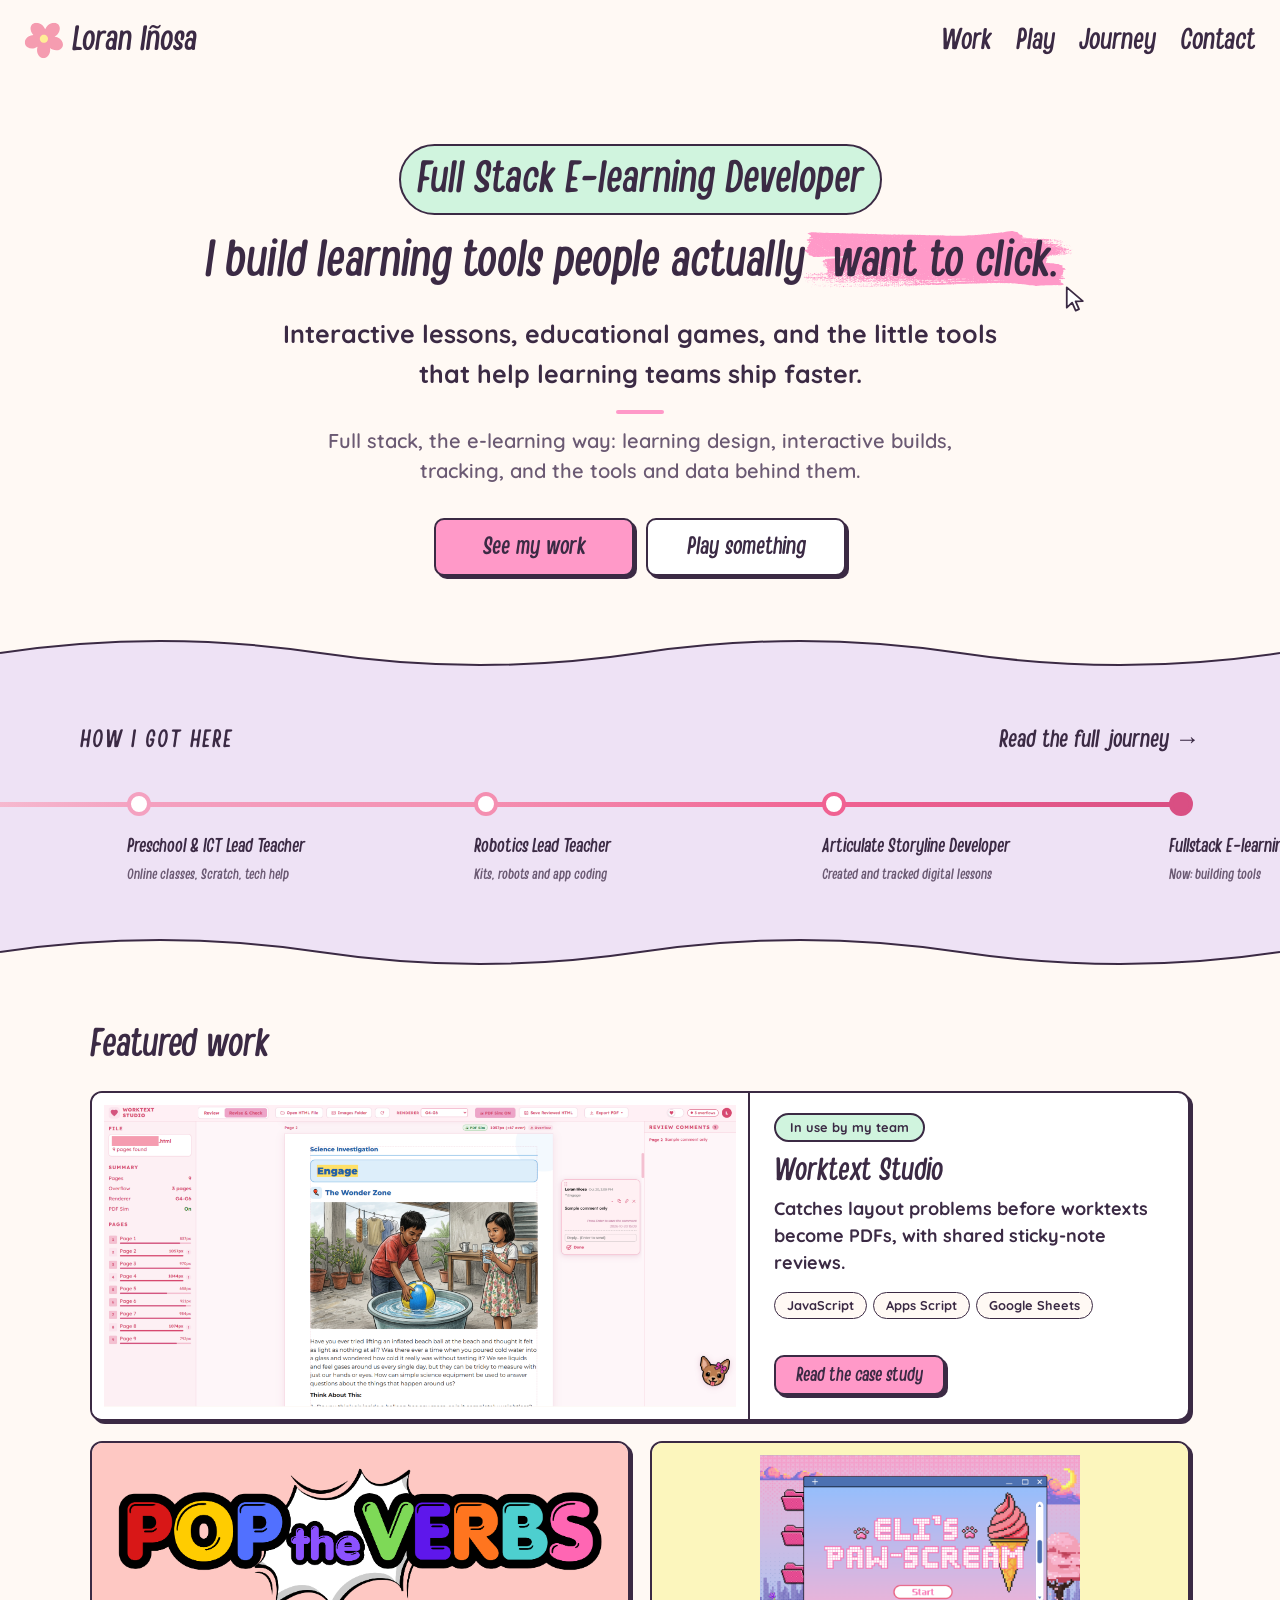
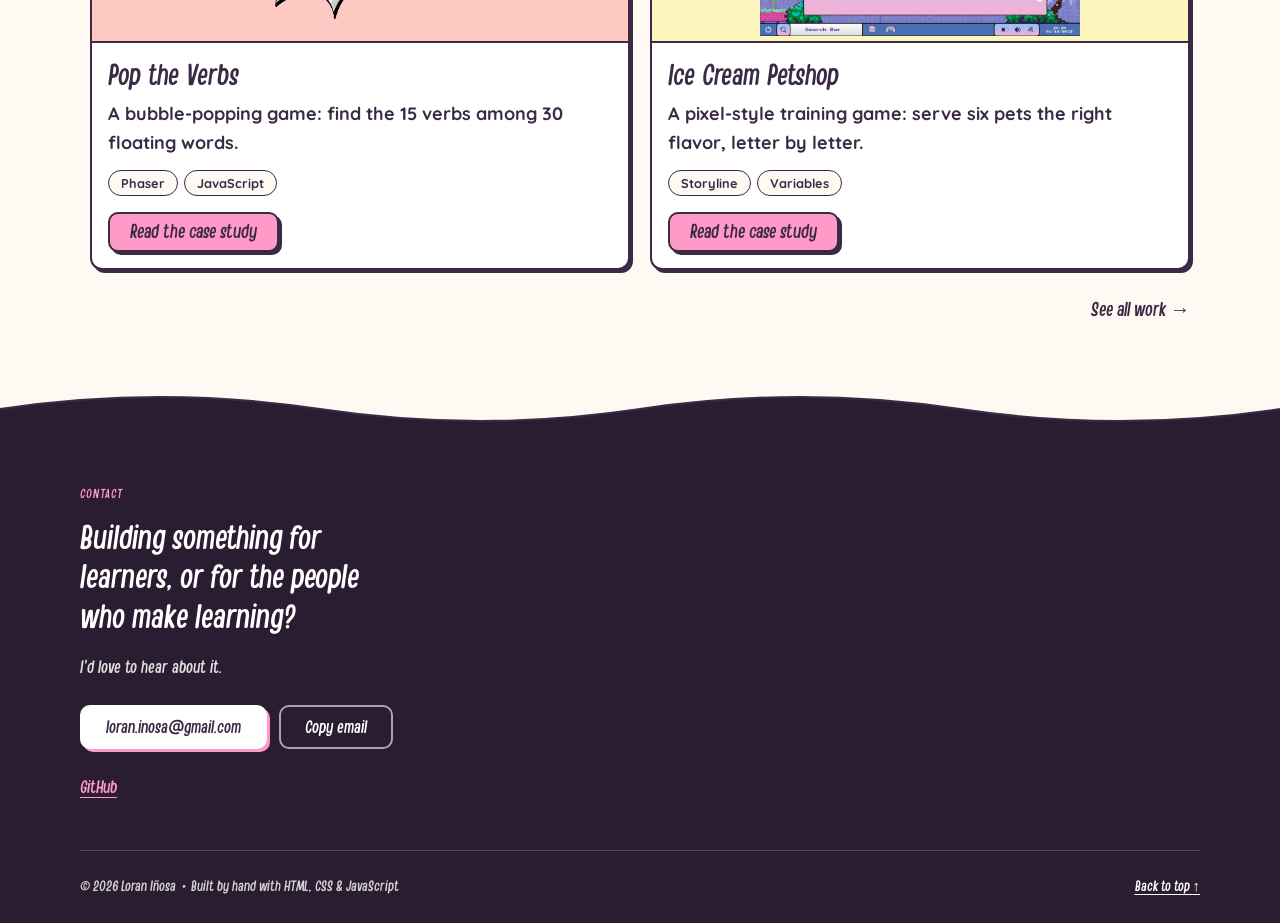
==== commit b276fb36: "featured works redesign" ====
--- a/index.html
+++ b/index.html
@@ -164,8 +164,8 @@
     <div class="work-grid work-grid--two">
 
       <article class="work-card">
-        <div class="work-card__art work-card__art--lemon">
-          <img src="assets/images/bubbles.png" alt="">
+        <div class="work-card__art work-card__art--rose">
+          <img src="assets/images/game_name.png" alt="">
         </div>
         <div class="work-card__body">
           <h3 class="work-card__title">Pop the Verbs</h3>
@@ -181,8 +181,8 @@
       </article>
 
       <article class="work-card">
-        <div class="work-card__art work-card__art--rose">
-          <img src="assets/images/ice-cream.png" alt="">
+        <div class="work-card__art work-card__art--lemon">
+          <img src="assets/images/paw-sceam.png" alt="" style="width:320px; height:auto;">
         </div>
         <div class="work-card__body">
           <h3 class="work-card__title">Ice Cream Petshop</h3>
--- a/css/styles.css
+++ b/css/styles.css
@@ -3013,19 +3013,6 @@
   margin: 0;
   font-weight: 400;
 }
-.wk-group__title::before {
-  content: "";
-  flex-shrink: 0;
-  width: 20px;
-  height: 20px;
-  background-color: var(--dot);
-  border: 2px solid var(--color-plum);
-  border-radius: 50%;
-}
-.wk-group--tools     { --dot: var(--color-mint); }
-.wk-group--games     { --dot: var(--color-lemon); }
-.wk-group--platforms { --dot: var(--color-rose); }
-
 /* --- Case study cards: picture on top (phones) --- */
 .wk-feature {
   display: grid;
@@ -3449,4 +3436,582 @@
   .work-band--featured .work-card--featured {
     grid-template-columns: 3fr 2fr;   /* picture side : text side */
   }
+}
+/* ---------- 42. DOCX TO XML CARD (Work page) ---------- */
+
+/* The flow strip: 3 boxes (reuses the Pop the Verbs arrows) */
+.dx-flow {
+  margin: var(--space-24) 0;
+}
+.dx-flow .pv-scene:nth-child(2) {
+  background-color: var(--color-mauve);
+}
+@media (min-width: 768px) {
+  .dx-flow {
+    grid-template-columns: repeat(3, minmax(0, 1fr));
+  }
+}
+
+/* Two columns side by side (stacked on phones) */
+.dx-pair {
+  display: grid;
+  gap: var(--space-16);
+  margin-bottom: var(--space-24);
+}
+@media (min-width: 768px) {
+  .dx-pair {
+    grid-template-columns: repeat(2, minmax(0, 1fr));
+  }
+  .dx-pair--code {
+    grid-template-columns: minmax(0, 1.3fr) minmax(0, 1fr);   /* code side a bit wider */
+  }
+}
+
+/* Step titles with a pink number */
+.dx-step {
+  display: flex;
+  align-items: center;
+  gap: var(--space-8);
+  margin: 0 0 var(--space-8);
+  font-weight: 700;
+}
+.dx-num {
+  display: inline-grid;
+  place-items: center;
+  width: 1.6em;
+  height: 1.6em;
+  background-color: var(--color-pink);
+  border: 2px solid var(--color-plum);
+  border-radius: 50%;
+  font-size: 0.8em;
+}
+
+/* "What goes in": a cream Word page with pink tags */
+.dx-doc {
+  margin: 0;
+  padding: var(--space-12) var(--space-16);
+  background-color: var(--color-cream);
+  border: 2px solid var(--color-plum);
+  border-radius: 10px;
+  font-family: var(--font-clean);
+  font-size: 0.875rem;
+  line-height: 1.9;
+  white-space: pre-wrap;     /* long lines wrap instead of running off */
+  overflow-wrap: anywhere;
+}
+.dx-tag {
+  padding: 0 2px;
+  background-color: var(--color-pink);
+  border-radius: 3px;
+}
+
+/* Dark plum code boxes */
+.dx-code {
+  margin: 0;
+  padding: var(--space-12) var(--space-16);
+  background-color: var(--color-plum);
+  color: var(--color-cream);
+  border: 2px solid var(--color-plum);
+  border-radius: 10px;
+  font-family: "JetBrains Mono", Consolas, monospace;
+  font-size: 0.8125rem;
+  line-height: 1.7;
+  white-space: pre;
+  overflow-x: auto;          /* long lines scroll sideways on small screens */
+}
+
+/* Code colors, from your palette */
+.dx-com { color: var(--color-mauve); }
+.dx-key { color: var(--color-pink); }
+.dx-str { color: var(--color-lemon); }
+.dx-ok  { color: var(--color-mint); }
+
+/* Code editor window with three dots and a file name */
+.dx-window {
+  overflow: hidden;
+  background-color: var(--color-plum);
+  border: 2px solid var(--color-plum);
+  border-radius: 10px;
+}
+.dx-window .dx-code {
+  border: 0;
+  border-radius: 0;
+}
+.dx-window__bar {
+  display: flex;
+  align-items: center;
+  gap: 6px;
+  padding: 6px var(--space-12);
+  background-color: var(--color-teal-deep);
+  color: var(--color-mauve);
+  font-family: "JetBrains Mono", Consolas, monospace;
+  font-size: 0.75rem;
+}
+.dx-dot {
+  width: 10px;
+  height: 10px;
+  border-radius: 50%;
+}
+.dx-dot:nth-child(1) { background-color: var(--color-pink); }
+.dx-dot:nth-child(2) { background-color: var(--color-lemon); }
+.dx-dot:nth-child(3) { background-color: var(--color-mint); margin-right: 6px; }
+
+/* Folder screenshot under the result */
+.dx-shot {
+  margin: var(--space-12) 0 0;
+}
+.dx-shot img {
+  width: 100%;
+  border: 2px solid var(--color-plum);
+  border-radius: 8px;
+}
+
+/* Team note and tags at the bottom */
+.dx-footer {
+  display: flex;
+  flex-wrap: wrap;
+  align-items: center;
+  justify-content: space-between;
+  gap: var(--space-12);
+}
+.dx-team {
+  flex: 1 1 280px;
+  margin: 0;
+  padding: var(--space-8) var(--space-12);
+  background-color: var(--color-cream);
+  border: 1.5px dashed var(--color-plum);
+  border-radius: 10px;
+}
+.dx-footer .chips {
+  margin: 0;
+}
+/* ---------- 43. LEARNING GAMES (Work page) ---------- */
+
+/* Slim cards: small picture on the left, words on the right */
+.wk-slim {
+  display: grid;
+  grid-template-columns: 96px minmax(0, 1fr);
+  overflow: hidden;
+}
+.wk-slim__art {
+  display: grid;
+  place-items: center;
+  padding: var(--space-12);
+  border-right: 2px solid var(--color-plum);
+}
+.wk-slim__art--rose  { background-color: var(--color-rose); }
+.wk-slim__art--lemon { background-color: var(--color-lemon); }
+.wk-slim__art img {
+  width: 100%;
+  max-height: 80px;
+  object-fit: contain;
+}
+.wk-slim__body {
+  display: flex;
+  flex-direction: column;
+  align-items: flex-start;
+  padding: var(--space-16) var(--space-24);
+}
+.wk-slim__body .label {
+  margin-bottom: var(--space-4);
+}
+.wk-slim__body h3 {
+  margin-bottom: var(--space-4);
+  font-weight: 400;
+}
+.wk-slim__body p {
+  margin-bottom: var(--space-12);
+  font-size: var(--text-small);
+}
+.wk-slim__actions {
+  display: flex;
+  flex-wrap: wrap;
+  gap: var(--space-8);
+  margin-top: auto;          /* buttons line up at the bottom */
+}
+
+/* Personality Test: three numbered steps (stacked on phones) */
+.mc-steps {
+  display: grid;
+  gap: var(--space-16);
+  margin: var(--space-24) 0;
+}
+@media (min-width: 768px) {
+  .mc-steps {
+    grid-template-columns: repeat(3, minmax(0, 1fr));
+  }
+}
+
+/* Same-size frames for all three steps */
+.mc-frame {
+  display: flex;
+  align-items: center;
+  justify-content: center;
+  height: 180px;
+  margin: 0;
+  padding: var(--space-8);
+  border: 2px solid var(--color-plum);
+  border-radius: 10px;
+}
+.mc-frame img {
+  width: auto;
+  max-width: 100%;
+  max-height: 100%;
+  border-radius: 6px;
+}
+.mc-frame--mint { background-color: var(--color-mint); }
+.mc-frame--rose { background-color: var(--color-rose); }
+
+/* Step 2: the score counters */
+.mc-tally {
+  flex-direction: column;
+  align-items: stretch;
+  gap: var(--space-12);
+  padding: var(--space-12) var(--space-16);
+  background-color: var(--color-cream);
+  font-family: var(--font-clean);
+  font-size: var(--text-small);
+}
+.mc-bar {
+  display: grid;
+  grid-template-columns: 6em minmax(0, 1fr) 1.2em;   /* name, bar, number */
+  align-items: center;
+  gap: var(--space-8);
+}
+.mc-bar__fill {
+  width: var(--w);
+  height: 14px;
+  border: 1.5px solid var(--color-plum);
+  border-radius: 7px;
+}
+.mc-bar:nth-child(1) .mc-bar__fill { background-color: var(--color-pink); }
+.mc-bar:nth-child(2) .mc-bar__fill { background-color: var(--color-mauve); }
+.mc-bar:nth-child(3) .mc-bar__fill { background-color: var(--color-lemon); }
+.mc-bar:nth-child(4) .mc-bar__fill { background-color: var(--color-mint); }
+
+.mc-chips {
+  margin: var(--space-16) 0 0;
+}
+/* Personality Test: bigger screenshots */
+.mc-frame {
+  height: 220px;           /* taller frames: change this number to adjust */
+  padding: 4px;            /* less space around the pictures */
+}
+
+@media (min-width: 768px) {
+  .mc-steps {
+    grid-template-columns: minmax(0, 1.4fr) minmax(0, 1fr) minmax(0, 1.4fr);
+    /* screenshot : counters : screenshot */
+  }
+}
+/* ---------- 44. LEARNING PLATFORMS (Work page) ---------- */
+
+/* Bloom's: the learner's path with checkmarks */
+.bl-path {
+  position: relative;
+  display: grid;
+  grid-template-columns: repeat(3, minmax(0, 1fr));   /* phones: 2 rows of 3 */
+  gap: var(--space-16) var(--space-8);
+  margin: var(--space-8) 0;
+  padding: 0;
+  list-style: none;
+}
+.bl-stop {
+  position: relative;
+  z-index: 1;                 /* sits on top of the line */
+  display: flex;
+  flex-direction: column;
+  align-items: center;
+  gap: var(--space-8);
+  font-size: var(--text-small);
+  font-weight: 700;
+  text-align: center;
+}
+.bl-check {
+  display: grid;
+  place-items: center;
+  width: 32px;
+  height: 32px;
+  background-color: var(--color-lemon);
+  border: 2px solid var(--color-plum);
+  border-radius: 50%;
+}
+.bl-stop--activity .bl-check { background-color: var(--color-mauve); }  /* the part built in Storyline */
+.bl-stop--done .bl-check     { background-color: var(--color-pink); }
+
+/* Bigger screens: one row of 6, joined by a line */
+@media (min-width: 768px) {
+  .bl-path {
+    grid-template-columns: repeat(6, minmax(0, 1fr));
+  }
+  .bl-path::before {
+    content: "";
+    position: absolute;
+    top: 15px;                /* middle of the circles */
+    left: 8%;
+    right: 8%;
+    height: 2px;
+    background-color: var(--color-plum);
+  }
+}
+
+/* Space above the two screenshots and the note */
+.bl-shots {
+  margin-top: var(--space-24);
+}
+
+/* Cyber Safety: screenshot narrower, code wider */
+@media (min-width: 768px) {
+  .cy-pair {
+    grid-template-columns: minmax(0, 0.8fr) minmax(0, 1.4fr);
+  }
+}
+/* ---------- 45. WAVY DIVIDERS (Work page) ---------- */
+
+.wk-group--tools,
+.wk-group--platforms {
+  position: relative;      /* lets the waves sit on the top and bottom edges */
+  z-index: 1;              /* waves draw over the sections around them */
+  border-block: 0;         /* the waves replace the dashed lines */
+}
+
+/* Waves match the white sections */
+.wk-group .wave__fill {
+  fill: var(--color-card);
+}
+/* ---------- 46. CYBER SAFETY SCREENSHOTS ---------- */
+
+/* The two screenshots, stacked */
+.cy-shots {
+  display: grid;
+  gap: var(--space-16);
+}
+.cy-shot {
+  margin: 0;
+}
+
+/* Mint frame around each screenshot */
+.cy-shot img {
+  width: 100%;
+  padding: var(--space-8);
+  background-color: var(--color-mint);
+  border: 2px solid var(--color-plum);
+  border-radius: 10px;
+}
+
+/* Small caption under each screenshot */
+.cy-shot figcaption {
+  margin-top: var(--space-4);
+  font-family: var(--font-clean);
+  font-size: var(--text-small);
+  color: var(--color-slate);
+}
+/* Webhook result: text and screenshot line up at the top */
+.cy-result {
+  align-items: start;
+}
+/* Tablets and laptops: the code screenshot matches the height
+   of the two screenshots on the left */
+@media (min-width: 768px) {
+  .cy-pair > div {
+    display: flex;
+    flex-direction: column;
+  }
+  .cy-shot--fill {
+    flex: 1;
+    display: flex;
+    flex-direction: column;
+    min-height: 0;
+  }
+  .cy-shot--fill img {
+    flex: 1;
+    height: 0;
+    min-height: 0;
+    object-fit: contain;   /* shrinks to fit, never stretches */
+  }
+}
+
+/* Webhook result: text and screenshot share one rounded box */
+.cy-box {
+  padding: var(--space-16);
+  background-color: var(--color-cream);
+  border: 2px solid var(--color-plum);
+  border-radius: 12px;
+}
+/* Cyber Safety: how wide each side is (left : right) */
+@media (min-width: 768px) {
+  .cy-pair {
+    grid-template-columns: minmax(0, 1fr) minmax(0, 1.4fr);
+  }
+}
+/* Webhook result: text and screenshot in one dark box */
+.cy-webhook {
+  display: grid;
+  gap: var(--space-16);
+  align-items: center;          /* text and picture centered side by side */
+  padding: var(--space-16);
+  background-color: var(--color-plum);
+  border-radius: 10px;
+}
+
+/* The text no longer needs its own box */
+.cy-webhook .dx-code {
+  padding: 0;
+  border: 0;
+  background-color: transparent;
+}
+
+.cy-webhook img {
+  width: 100%;
+  border-radius: 6px;
+}
+
+/* Tablets and laptops: side by side (phones: stacked) */
+@media (min-width: 768px) {
+  .cy-webhook {
+    grid-template-columns: minmax(0, 1fr) minmax(0, 1fr);   /* text : picture */
+  }
+}
+/* Cyber Safety screenshots: rounded corners, like the Personality Test */
+.cy-shot img {
+  padding: 4px;           /* thinner mint frame */
+  border-radius: 12px;    /* rounds the frame AND the picture inside */
+}
+/* Webhook screenshot: same rounded corners as the others */
+.cy-webhook img {
+  border-radius: 12px;
+  clip-path: inset(0 round 12px);   /* trims the corners, no matter what */
+}
+/* Webhook result: just the screenshot now, in a smaller dark box */
+.cy-webhook {
+  max-width: 560px;          /* box width: bigger number = wider */
+  padding: var(--space-12);  /* thinner dark frame around the picture */
+}
+@media (min-width: 768px) {
+  .cy-webhook {
+    grid-template-columns: 1fr;   /* one column now, not two */
+  }
+}
+/* Part 3: title, picture and caption centered */
+.cy-center {
+  display: flex;
+  flex-direction: column;
+  align-items: center;
+  text-align: center;
+}
+.cy-center .cy-webhook {
+  width: 100%;   /* still stops at 560px wide */
+}
+/* DOCX converter: give the result side more room (code : result) */
+@media (min-width: 768px) {
+  .dx-pair--code {
+    grid-template-columns: minmax(0, 1fr) minmax(0, 1.4fr);
+  }
+}
+/* DOCX converter: part 3 stretches to match part 4's height,
+   and part 4 gets a bit more room */
+@media (min-width: 768px) {
+  .dx-pair--code {
+    grid-template-columns: minmax(0, 1fr) minmax(0, 1.6fr);   /* code : result */
+  }
+  .dx-pair--code > div {
+    display: flex;
+    flex-direction: column;
+  }
+}
+/* DOCX converter: fine-tune the split (code : result) */
+@media (min-width: 768px) {
+  .dx-pair--code {
+    grid-template-columns: minmax(0, 1.1fr) minmax(0, 1.6fr);
+  }
+}
+/* ---------- 47. BLOOM'S COURSE SCREENSHOTS ---------- */
+
+/* Frames hug the pictures: thin, rounded, no fixed height */
+.bl-shots .mc-frame {
+  height: auto;
+  padding: 4px;
+  border-radius: 12px;
+}
+.bl-shots .mc-frame img {
+  width: 100%;
+  max-height: none;
+  border-radius: 8px;
+}
+
+/* Tablets and laptops: split matches the picture shapes (Moodle : activity) */
+@media (min-width: 768px) {
+  .bl-shots {
+    grid-template-columns: minmax(0, 1fr) minmax(0, 1.5fr);
+    align-items: start;
+  }
+}
+/* Bloom's: fine-tune so both pictures are the same height */
+@media (min-width: 768px) {
+  .bl-shots {
+    grid-template-columns: minmax(0, 1fr) minmax(0, 1.45fr);
+  }
+}
+/* Cream notes: one line when there's room, box hugs the text */
+.dx-team {
+  max-width: none;       /* no more reading-width limit */
+  width: fit-content;    /* box is only as wide as its text */
+  flex: 0 1 auto;
+}
+/* Work page: no reading-width limit, text uses the full width */
+.wk-page p {
+  max-width: none;
+}
+/* Play page: Pop the Verbs picture area in mauve */
+.work-card--soon .work-card__art {
+  background-color: #FF99C8;
+}
+/* ---------- 48. PLAY PAGE: SQUARE CARDS ---------- */
+
+/* Narrower, centered grid so the squares aren't too tall */
+.play-grid {
+  max-width: 760px;        /* grid width: bigger number = bigger squares */
+  margin-inline: auto;
+}
+
+/* Square cards (rounded corners stay) */
+.play-grid .work-card {
+  aspect-ratio: 1 / 1;
+}
+
+/* The picture area fills the extra space... */
+.play-grid .work-card__art {
+  flex: 1;
+  min-height: 0;
+}
+
+/* ...and the words area only takes what it needs */
+.play-grid .work-card__body {
+  flex: 0 0 auto;
+}
+
+/* Bigger pictures */
+.play-grid .work-card__art img {
+  height: 160px;           /* picture size: bigger number = bigger */
+}
+/* Pop the Verbs: same look as the other cards, with its own color */
+.work-card--soon-solid .work-card__art {
+  background-color: #FF99C8;   /* change to #FF99C8 if you prefer the pink */
+}
+/* ---------- 49. FEATURED WORK: matching game cards ---------- */
+
+/* Pink picture area (there wasn't one before) */
+.work-card__art--pink { background-color: var(--color-pink); }
+
+/* Both picture areas are the same height, so the lines match */
+.work-band--featured .work-grid .work-card__art {
+  height: 200px;           /* box height: bigger number = taller */
+}
+
+/* Pictures shrink to fit the box, never stretch or get cut off */
+.work-band--featured .work-grid .work-card__art img {
+  height: 170px;           /* picture size: keep it about 30 less than the box */
+  width: auto;
+  max-width: 100%;
+  object-fit: contain;
 }
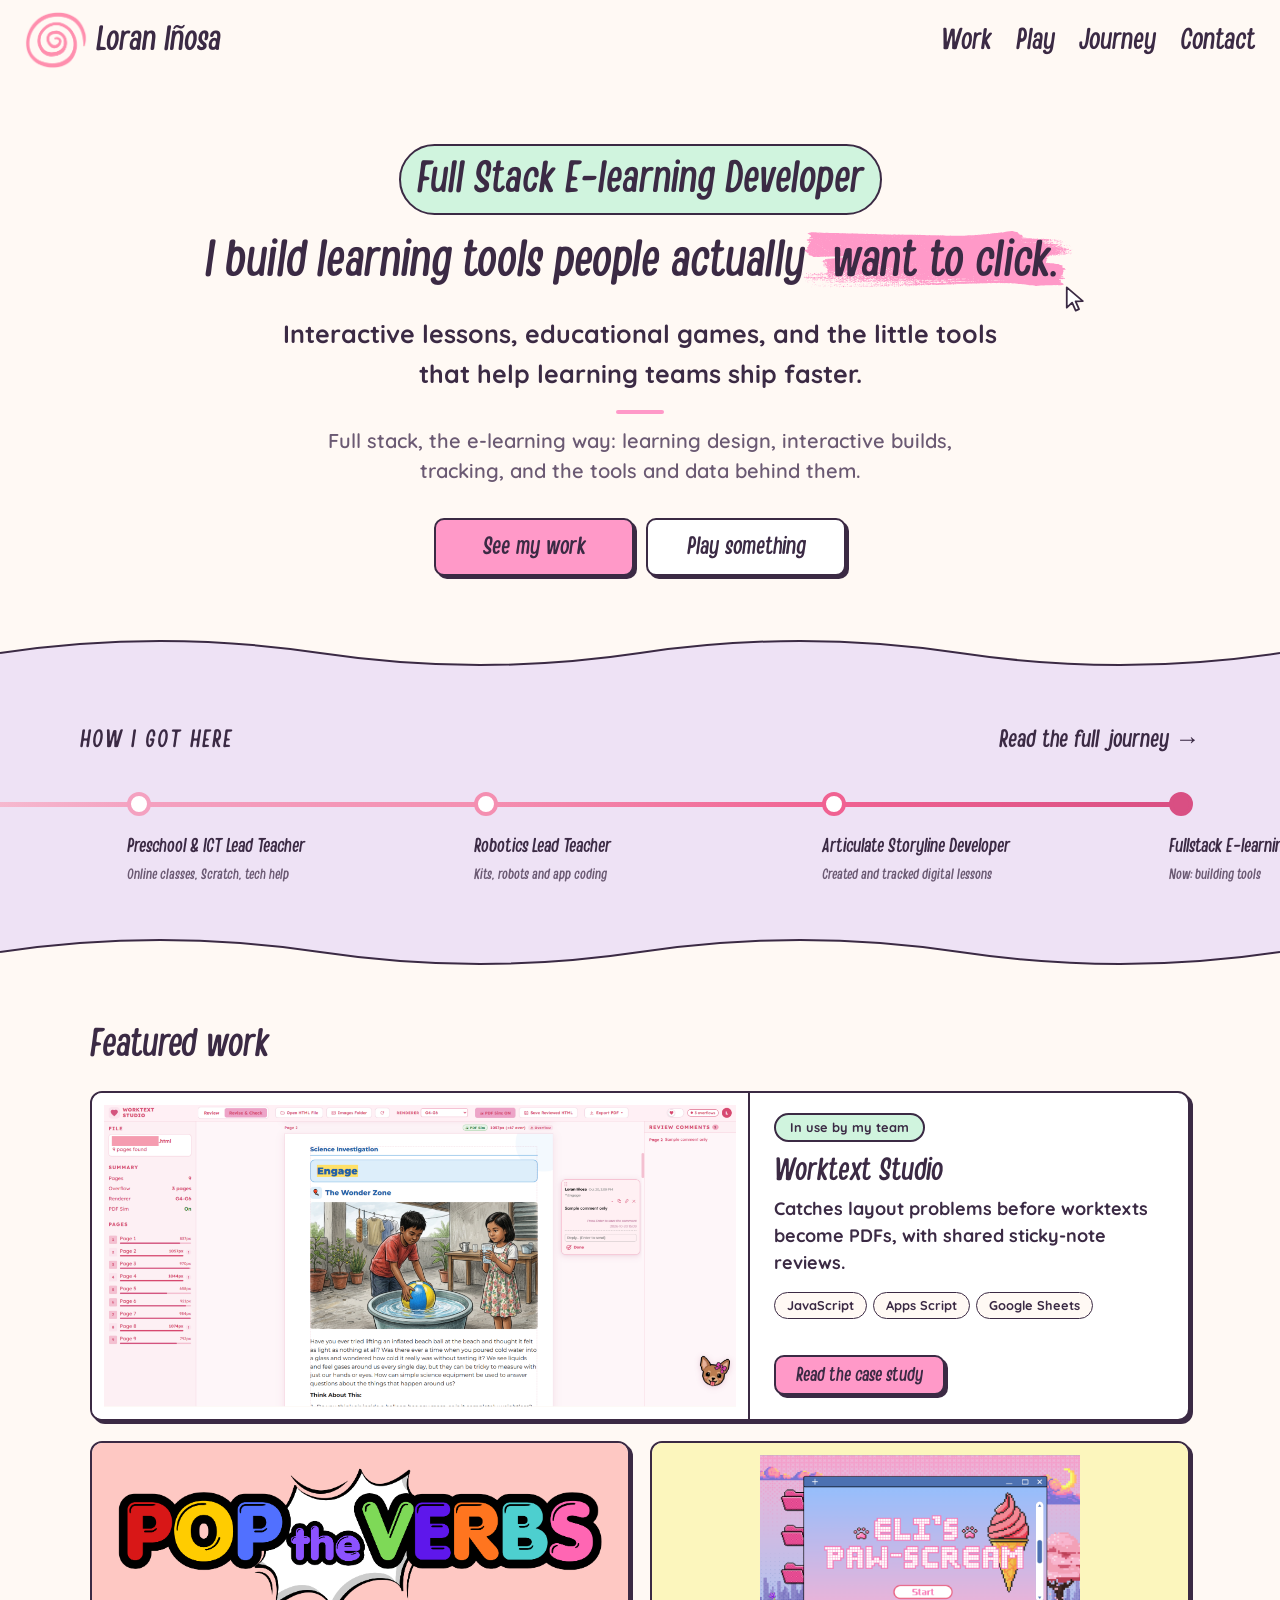
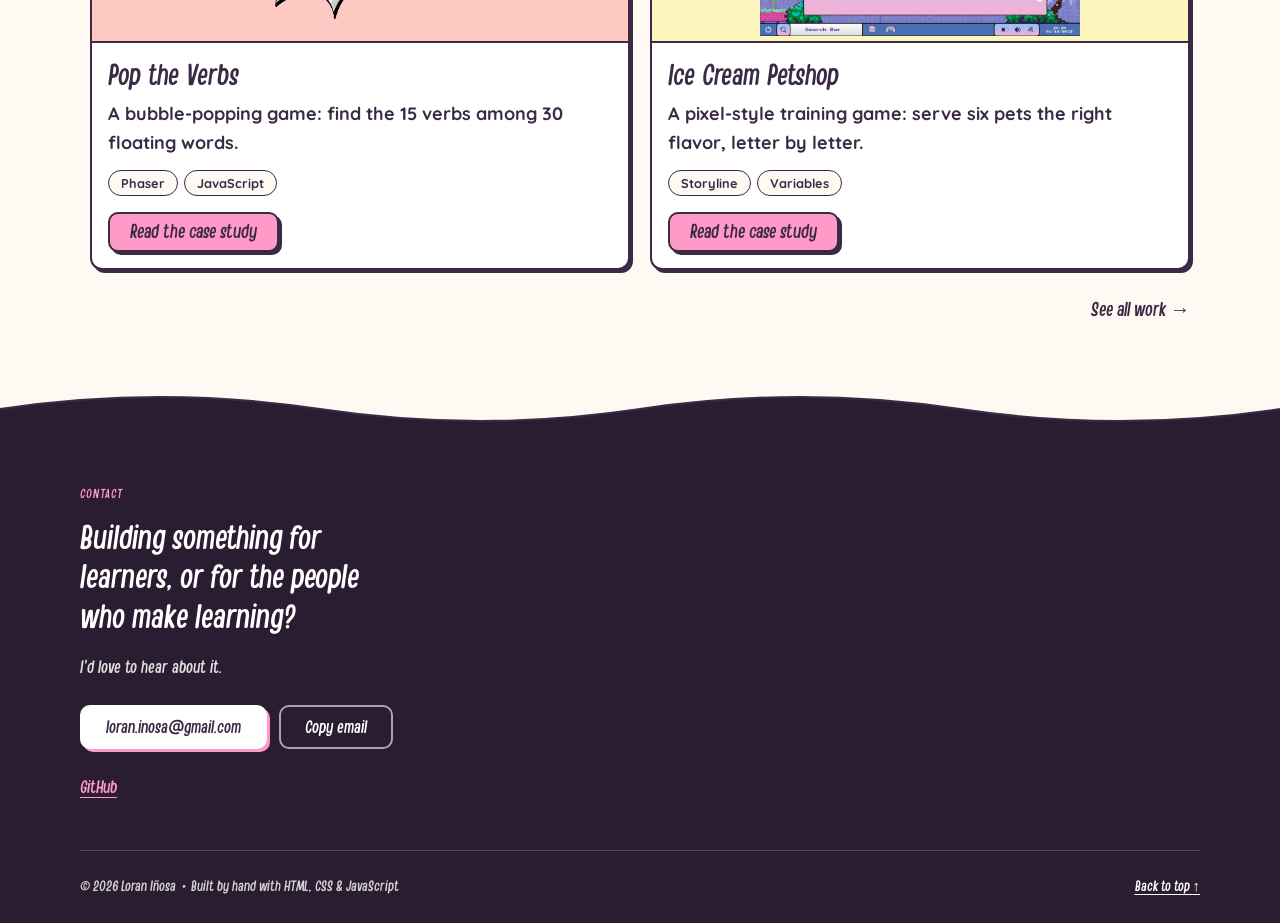
==== commit 9a0f3f74: "spiral resize" ====
--- a/index.html
+++ b/index.html
@@ -24,7 +24,7 @@
 
       <a class="brand" href="index.html">
         <!-- Flower logo: four pastel petals (decoration only) -->
-          <img class="brand__flower" src="assets/images/flower-pink.svg" alt="" width="100" height="100">
+          <img class="brand__flower brand__flower--big" src="assets/images/spiral.png" alt="" width="32" height="32">
         <span class="brand__name" style="font-size:35px">Loran Iñosa </span>
       </a>
 
--- a/css/styles.css
+++ b/css/styles.css
@@ -4014,4 +4014,21 @@
   width: auto;
   max-width: 100%;
   object-fit: contain;
+}
+/* ---------- 50. HOMEPAGE SPIRAL: bigger and faster ---------- */
+
+.brand__flower--big {
+  width: 48px;              /* phone size: bigger number = bigger spiral */
+}
+
+@media (min-width: 768px) {
+  .brand__flower--big {
+    width: 64px;            /* tablet and laptop size */
+  }
+}
+
+@media (prefers-reduced-motion: no-preference) {
+  .brand__flower--big {
+    animation-duration: 5s; /* one full turn every 5 seconds (was 8): smaller number = faster */
+  }
 }
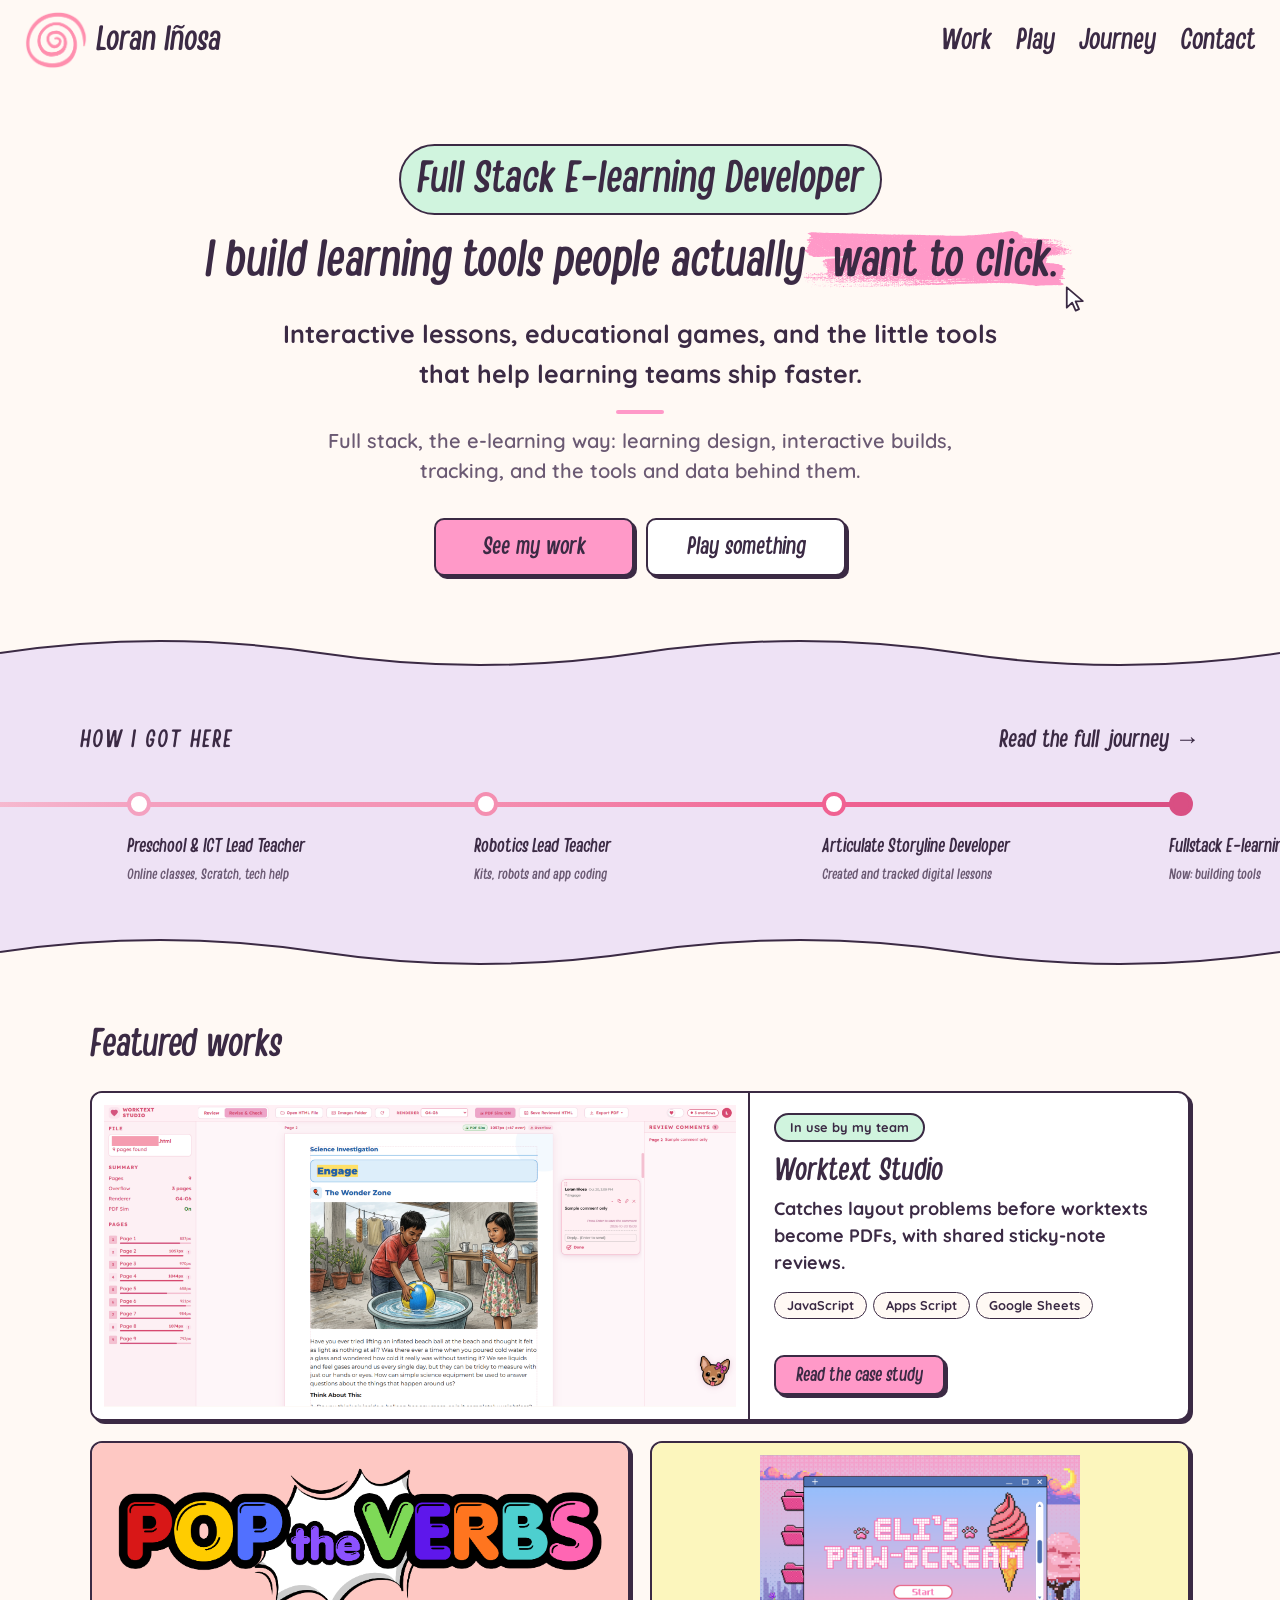
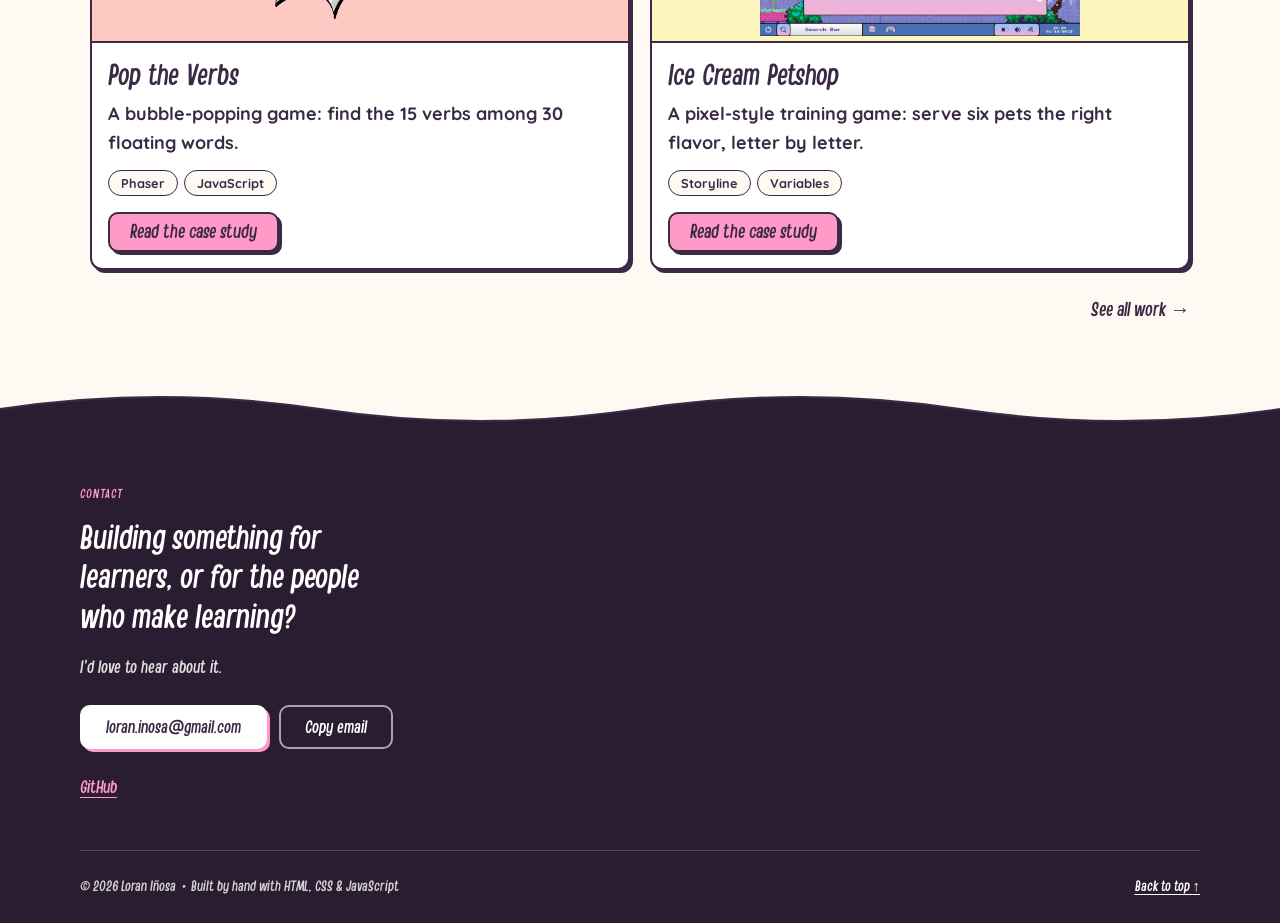
==== commit 4fa240a2: "redesign of ice cream petshop web page" ====
--- a/index.html
+++ b/index.html
@@ -138,7 +138,7 @@
 <section class="work-band work-band--featured" aria-labelledby="featured-title">
   <div class="work-band__inner">
 
-    <h2 id="featured-title" class="work-band__title">Featured work</h2>
+    <h2 id="featured-title" class="work-band__title">Featured works</h2>
 
     <!-- Worktext Studio (big card) -->
     <article class="work-card work-card--featured">
--- a/css/styles.css
+++ b/css/styles.css
@@ -4031,4 +4031,72 @@
   .brand__flower--big {
     animation-duration: 5s; /* one full turn every 5 seconds (was 8): smaller number = faster */
   }
+}
+/* ---------- 51. ICE CREAM PETSHOP: the speaker under the bubble ---------- */
+
+.ic-speaker {
+  margin: var(--space-16) 0 0;   /* space between the bubble and the gif */
+}
+
+.ic-speaker img {
+  width: 180px;                  /* gif size: bigger number = bigger */
+  height: auto;
+}
+/* ---------- 52. ICE CREAM PETSHOP: fruit pictures on the menu ---------- */
+
+.ic-fruit {
+  display: block;
+  width: 64px;              /* fruit size: bigger number = bigger */
+  height: 64px;
+  margin: 0 auto var(--space-8);
+  object-fit: contain;      /* each fruit fits the space without stretching */
+}
+/* ---------- 53. ICE CREAM PETSHOP: four step cards ---------- */
+
+/* Tablets: 2 cards per row */
+@media (min-width: 768px) {
+  .cs-steps--four {
+    grid-template-columns: repeat(2, minmax(0, 1fr));
+  }
+}
+
+/* Laptops: all 4 in one row */
+@media (min-width: 1024px) {
+  .cs-steps--four {
+    grid-template-columns: repeat(4, minmax(0, 1fr));
+  }
+}
+/* ---------- 54. WIDER CONTAINER (chubbier cards) ---------- */
+
+/* Use this on any section that needs more room than usual */
+.container--wide {
+  max-width: calc(1400px + var(--gutter) * 2);   /* bigger number = wider */
+}
+/* ---------- 55. ICE CREAM PETSHOP: no dashed lines ---------- */
+
+.icp-page .cs-section--white {
+  border-block: 0;   /* removes the dashed lines above and below white sections */
+}
+/* ---------- 56. ICE CREAM PETSHOP: wavy edges ---------- */
+
+/* Top section: its wave hangs over the white section below */
+.icp-page .cs-hero {
+  position: relative;
+  z-index: 2;
+}
+.icp-page .cs-hero .wave__fill {
+  fill: var(--color-cream);       /* same cream as the top section */
+}
+
+/* Footer: its wave sits on top of its edge */
+.site-footer {
+  position: relative;
+}
+.site-footer .wave__fill {
+  fill: var(--color-teal-deep);   /* same dark plum as the footer */
+}
+
+/* Extra room so the footer's wave doesn't cover the Previous / Next links */
+.icp-page .pager {
+  margin-bottom: 40px;
 }
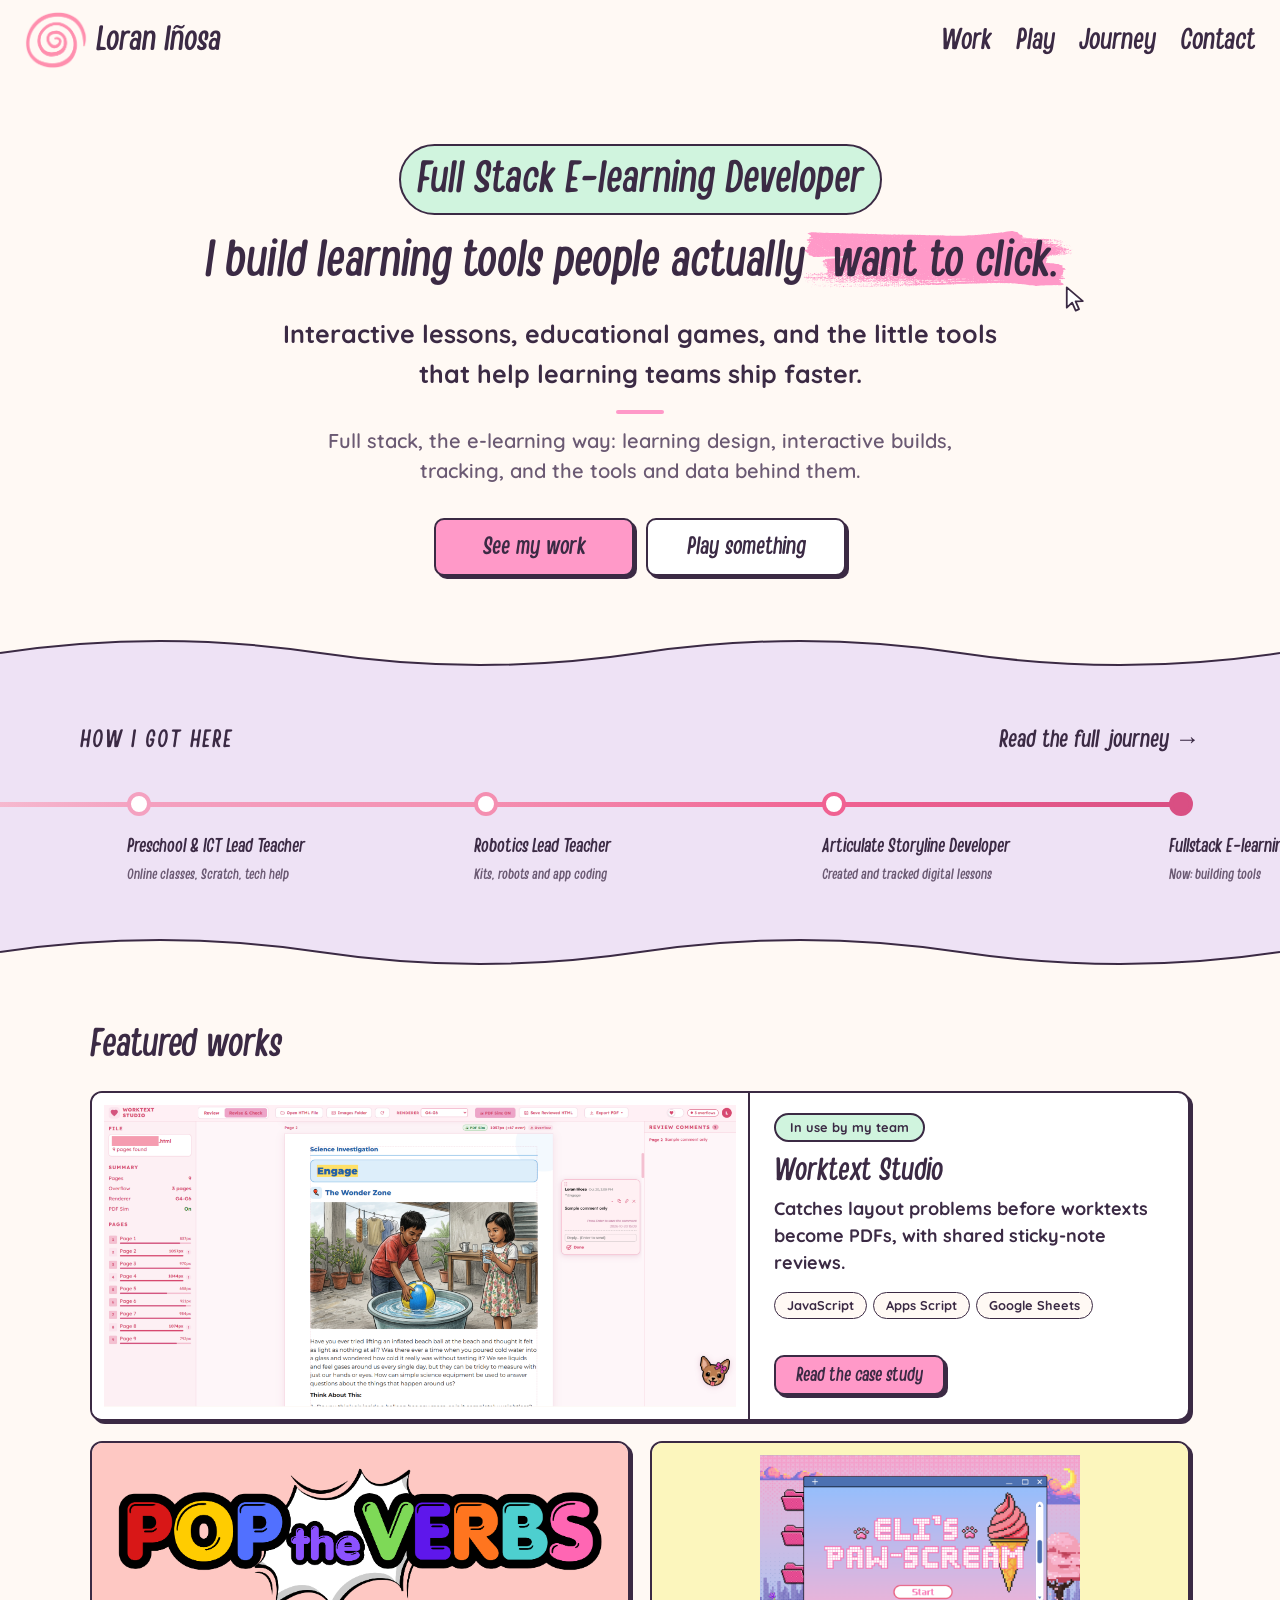
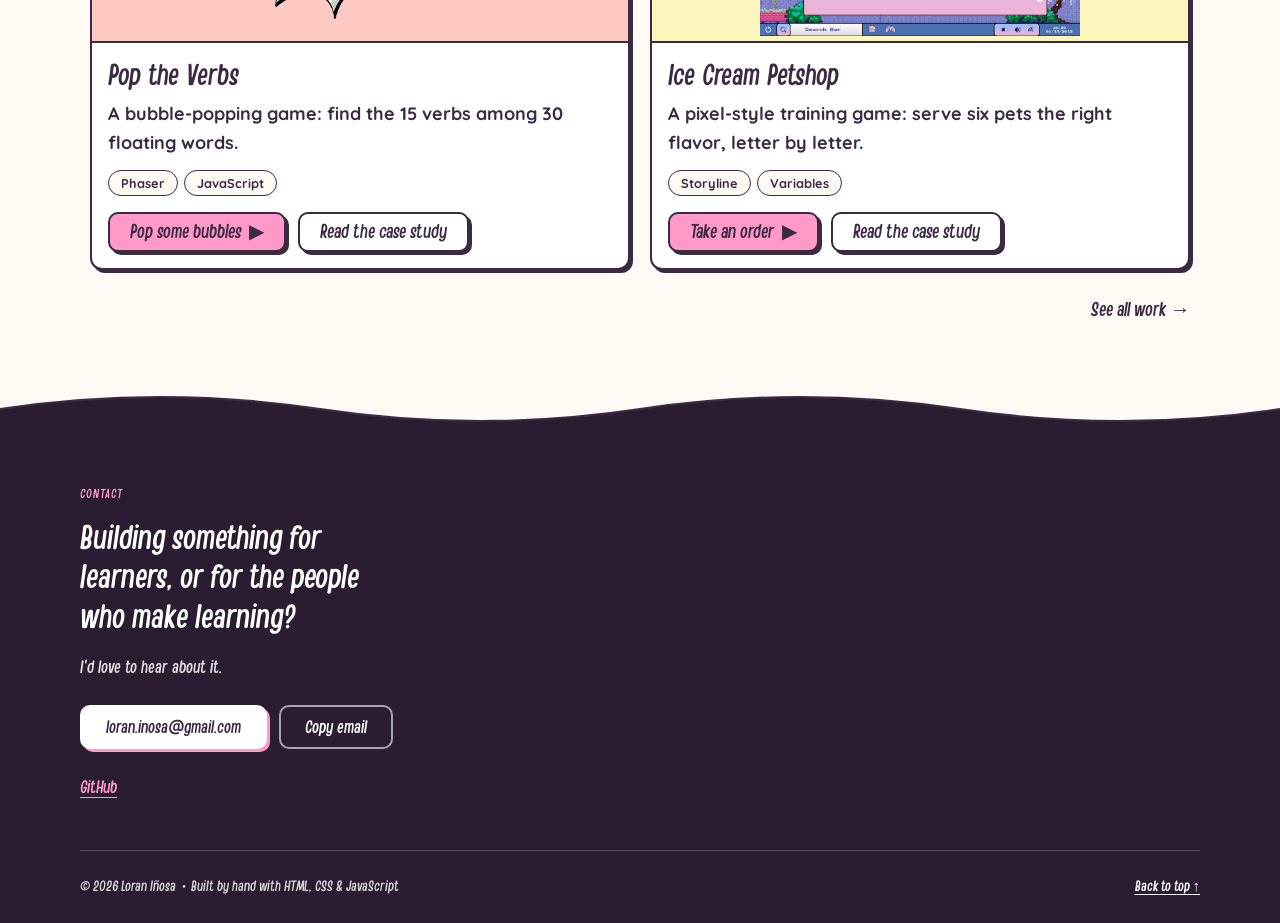
==== commit 69948ff4: "redesign, redesign, redesign" ====
--- a/index.html
+++ b/index.html
@@ -134,7 +134,7 @@
     </section>
   </main>
 
-      <!-- ===== 3. FEATURED WORK ===== -->
+            <!-- ===== 3. FEATURED WORK ===== -->
 <section class="work-band work-band--featured" aria-labelledby="featured-title">
   <div class="work-band__inner">
 
@@ -163,6 +163,7 @@
     <!-- Two games, side by side -->
     <div class="work-grid work-grid--two">
 
+      <!-- Pop the Verbs -->
       <article class="work-card">
         <div class="work-card__art work-card__art--rose">
           <img src="assets/images/game_name.png" alt="">
@@ -175,11 +176,16 @@
             <li class="chip">JavaScript</li>
           </ul>
           <div class="work-card__actions">
-            <a class="button button--primary button--small" href="pop-the-verbs.html">Read the case study</a>
+           <a class="button button--primary button--small" href="https://pop-the-verbs.netlify.app/" data-popup="Pop the Verbs" target="_blank" rel="noopener">
+              Pop some bubbles <span aria-hidden="true">▶</span>
+              <span class="visually-hidden">(opens in a new tab)</span>
+            </a>
+            <a class="button button--secondary button--small" href="pop-the-verbs.html">Read the case study</a>
           </div>
         </div>
       </article>
 
+      <!-- Ice Cream Petshop -->
       <article class="work-card">
         <div class="work-card__art work-card__art--lemon">
           <img src="assets/images/paw-sceam.png" alt="" style="width:320px; height:auto;">
@@ -192,7 +198,11 @@
             <li class="chip">Variables</li>
           </ul>
           <div class="work-card__actions">
-            <a class="button button--primary button--small" href="ice-cream-pet-shop.html">Read the case study</a>
+            <a class="button button--primary button--small" href="https://icecream-pet-shop.netlify.app/story.html" data-popup="Ice Cream Petshop" target="_blank" rel="noopener">
+              Take an order <span aria-hidden="true">▶</span>
+              <span class="visually-hidden">(opens the game)</span>
+            </a>
+            <a class="button button--secondary button--small" href="ice-cream-pet-shop.html">Read the case study</a>
           </div>
         </div>
       </article>
@@ -212,13 +222,6 @@
   </svg>
 </section>
 
-    <!-- Wavy bottom edge (decoration) -->
-    <svg class="wave wave--bottom" viewBox="0 0 1200 40" preserveAspectRatio="none" aria-hidden="true" focusable="false">
-      <path class="wave__fill" d="M0 20 C100 4 200 4 300 20 S500 36 600 20 S800 4 900 20 S1100 36 1200 20 V0 H0 Z"/>
-      <path class="wave__line" d="M0 20 C100 4 200 4 300 20 S500 36 600 20 S800 4 900 20 S1100 36 1200 20"/>
-    </svg>
-
-</section>
 
     </main>
 
--- a/css/styles.css
+++ b/css/styles.css
@@ -4099,4 +4099,304 @@
 /* Extra room so the footer's wave doesn't cover the Previous / Next links */
 .icp-page .pager {
   margin-bottom: 40px;
+}
+/* ---------- 57. POP THE VERBS: six "How I built it" cards ---------- */
+
+.cs-point:nth-child(4) { background-color: var(--color-mauve); }
+.cs-point:nth-child(5) { background-color: var(--color-lemon); }
+.cs-point:nth-child(6) { background-color: var(--color-mint); }
+/* ---------- 58. POP THE VERBS: real bubbles for the numbers ---------- */
+
+.pv-numbers .pv-number {
+  width: 140px;              /* bubble size: bigger number = bigger */
+  height: 140px;
+  background: url("../assets/images/bubble.png") center / contain no-repeat;
+  border: 0;                 /* no more plum outline */
+  border-radius: 0;
+  box-shadow: none;          /* no more sticker shadow */
+}
+/* ---------- 59. POP THE VERBS: big step cards (2 per row) ---------- */
+
+/* Laptops: 2 chubby cards per row, instead of 4 small ones */
+@media (min-width: 1024px) {
+  .cs-steps--big {
+    grid-template-columns: repeat(2, minmax(0, 1fr));
+  }
+}
+
+/* Taller picture frames, so the pictures can grow too */
+@media (min-width: 768px) {
+  .cs-steps--big .cs-media {
+    height: 360px;           /* frame height: bigger number = bigger pictures */
+  }
+}
+/* ---------- 60. POP THE VERBS: chubbier "How I built it" cards ---------- */
+
+/* The four screens (Boot, Preloader, Main menu, Game) */
+.pv-build .pv-scene {
+  padding: var(--space-24) var(--space-16);   /* more room inside: top/bottom, then sides */
+}
+.pv-build .pv-scene strong {
+  font-size: 1.6rem;           /* screen names */
+}
+.pv-build .pv-scene span {
+  font-size: var(--text-body); /* small words under the names */
+}
+
+/* The six colorful cards */
+.pv-build .cs-points {
+  gap: var(--space-24);        /* space between cards */
+}
+.pv-build .cs-point {
+  padding: var(--space-24) var(--space-32);   /* more room inside each card */
+}
+.pv-build .cs-point h3 {
+  font-size: 1.75rem;          /* card titles */
+  margin-bottom: var(--space-8);
+}
+.pv-build .cs-point p {
+  font-size: var(--text-body); /* card descriptions: same size as normal reading text */
+}
+/* ---------- 61. POP THE VERBS: no dashed lines + wavy edges ---------- */
+
+/* No dashed lines above and below the white sections */
+.ptv-page .cs-section--white {
+  border-block: 0;
+}
+
+/* Top section: its wave hangs over the white section below */
+.ptv-page .cs-hero {
+  position: relative;
+  z-index: 2;
+}
+.ptv-page .cs-hero .wave__fill {
+  fill: var(--color-cream);    /* same cream as the top section */
+}
+
+/* Extra room so the footer's wave doesn't cover the Previous / Next links */
+.ptv-page .pager {
+  margin-bottom: 40px;
+}
+/* ---------- 62. JOURNEY: no dashed lines + wavy edges ---------- */
+
+/* No dashed lines above and below the white section */
+.jy-page .cs-section--white {
+  border-block: 0;
+}
+
+/* Top section: its wave hangs over the chapters below */
+.jy-page .cs-hero {
+  position: relative;
+  z-index: 2;
+}
+.jy-page .cs-hero .wave__fill {
+  fill: var(--color-cream);    /* same cream as the top section */
+}
+
+/* Threads section: its white wave sits on its top edge */
+.jy-threads {
+  position: relative;
+  z-index: 1;
+}
+/* ---------- 63. PLAY PAGE: bigger, chubbier cards ---------- */
+
+/* Wider grid = bigger cards (they stay square) */
+.play-grid {
+  max-width: 1100px;           /* grid width: bigger number = bigger cards */
+  gap: var(--space-32);        /* space between cards */
+}
+
+/* Bigger pictures */
+.play-grid .work-card__art img {
+  height: 240px;               /* picture size: bigger number = bigger */
+}
+
+/* More room inside the white part of each card */
+.play-grid .work-card__body {
+  padding: var(--space-24) var(--space-32) var(--space-32);
+}
+
+/* Bigger game names and descriptions */
+.play-grid .work-card__title {
+  font-size: 2.25rem;
+}
+.play-grid .work-card__meta {
+  font-size: 1.25rem;
+  margin-bottom: var(--space-16);
+}
+
+/* Bigger buttons */
+.play-grid .button--small {
+  min-height: 48px;
+  padding: var(--space-8) var(--space-24);
+  font-size: 1.375rem;
+}
+/* ---------- 64. CYBER SAFETY: webhook left, pills right ---------- */
+
+.cy-bottom {
+  display: flex;
+  flex-wrap: wrap;                  /* phones: the pills drop below the picture */
+  align-items: center;              /* pills sit in the middle, up and down */
+  justify-content: space-between;   /* picture on the left, pills on the right */
+  gap: var(--space-24);
+}
+
+/* Part 3 lines up on the left instead of the middle */
+.cy-bottom .cy-center {
+  flex: 1 1 400px;
+  align-items: flex-start;
+  text-align: left;
+}
+
+/* Pills: no extra space above them */
+.cy-bottom .cy-chips {
+  margin: 0;
+}
+/* Pills: line up with the bottom of the dark webhook box */
+.cy-bottom .cy-chips {
+  align-self: flex-end;      /* move the pills to the bottom */
+  margin-bottom: 40px;       /* lift them above the caption: bigger number = higher */
+}
+/* Pills: line up with the bottom of the dark webhook box */
+.cy-bottom .cy-chips {
+  align-self: flex-end;      /* move the pills to the bottom */
+  margin-bottom: 40px;       /* lift them above the caption: bigger number = higher */
+  margin-right: 100px;        /* move them left: bigger number = further left */
+}
+/* Journey: the footer sits above the Threads section, so its wave shows */
+.jy-page ~ .site-footer {
+  z-index: 2;
+}
+/* ---------- 65. JOURNEY: chubbier Threads cards ---------- */
+
+.jy-threads .threads {
+  gap: var(--space-24);                          /* space between cards */
+}
+
+.jy-threads .thread {
+  padding: var(--space-32) var(--space-24) var(--space-24);   /* more room inside */
+}
+
+.jy-threads .thread h3 {
+  font-size: 1.5rem;                             /* card titles */
+}
+
+.jy-threads .thread dt {
+  font-size: 0.8125rem;                          /* the small "THEN" and "NOW" labels */
+}
+
+.jy-threads .thread dd {
+  font-size: var(--text-body);                   /* the descriptions */
+}
+/* ---------- 66. GAME POPUP ---------- */
+
+/* The window: sticker style, like your cards */
+.game-popup {
+  width: min(1100px, 92vw);              /* popup width: bigger number = wider */
+  padding: 0;
+  border: 3px solid var(--color-plum);
+  border-radius: 16px;
+  box-shadow: 6px 6px 0 var(--color-plum);
+  background-color: var(--color-plum);
+  overflow: hidden;
+}
+
+/* The dimmed page behind the popup */
+.game-popup::backdrop {
+  background-color: rgb(59 42 68 / 0.6);
+}
+
+/* The page behind can't scroll while the popup is open */
+body:has(.game-popup[open]) {
+  overflow: hidden;
+}
+
+/* Pink title bar */
+.game-popup__bar {
+  display: flex;
+  align-items: center;
+  justify-content: space-between;
+  gap: var(--space-16);
+  padding: var(--space-8) var(--space-12) var(--space-8) var(--space-24);
+  background-color: var(--color-pink);
+  border-bottom: 3px solid var(--color-plum);
+}
+
+.game-popup__title {
+  margin: 0;
+  font-family: var(--font-hand);
+  font-size: 1.5rem;
+  color: var(--color-plum);
+}
+
+.game-popup__actions {
+  display: flex;
+  align-items: center;
+  gap: var(--space-16);
+}
+
+.game-popup__newtab {
+  font-family: var(--font-hand);
+  font-size: 1.125rem;
+  color: var(--color-plum);
+}
+
+/* The ✕ button, as a little sticker */
+.game-popup__close {
+  display: grid;
+  place-items: center;
+  width: 40px;
+  height: 40px;
+  background-color: var(--color-card);
+  border: 2px solid var(--color-plum);
+  border-radius: 10px;
+  box-shadow: 2px 2px 0 var(--color-plum);
+  font-size: 1.25rem;
+  color: var(--color-plum);
+  cursor: pointer;
+}
+.game-popup__close:hover {
+  background-color: var(--color-lemon);
+}
+
+/* The game screen: a wide 16:9 shape that never gets taller than the screen */
+.game-popup__screen {
+  aspect-ratio: 16 / 9;
+  max-height: calc(90vh - 70px);
+}
+.game-popup__screen iframe {
+  display: block;
+  width: 100%;
+  height: 100%;
+  border: 0;
+}
+
+/* A soft pop-in when it opens */
+@media (prefers-reduced-motion: no-preference) {
+  .game-popup[open] {
+    animation: popup-in 250ms ease-out;
+  }
+}
+@keyframes popup-in {
+  from { opacity: 0; scale: 0.95; }
+  to   { opacity: 1; scale: 1; }
+}
+/* ---------- 67. GAME POPUP: loading note ---------- */
+
+/* Game name and note, side by side */
+.game-popup__name {
+  display: flex;
+  flex-wrap: wrap;
+  align-items: baseline;
+  gap: var(--space-4) var(--space-12);
+}
+
+/* The small "takes a little time to load" note */
+.game-popup__note {
+  margin: 0;
+  font-family: var(--font-clean);
+  font-size: 0.9375rem;      /* note size: bigger number = bigger */
+  font-weight: 600;
+  color: var(--color-plum);
+  opacity: 0.8;              /* a little softer than the game name */
 }
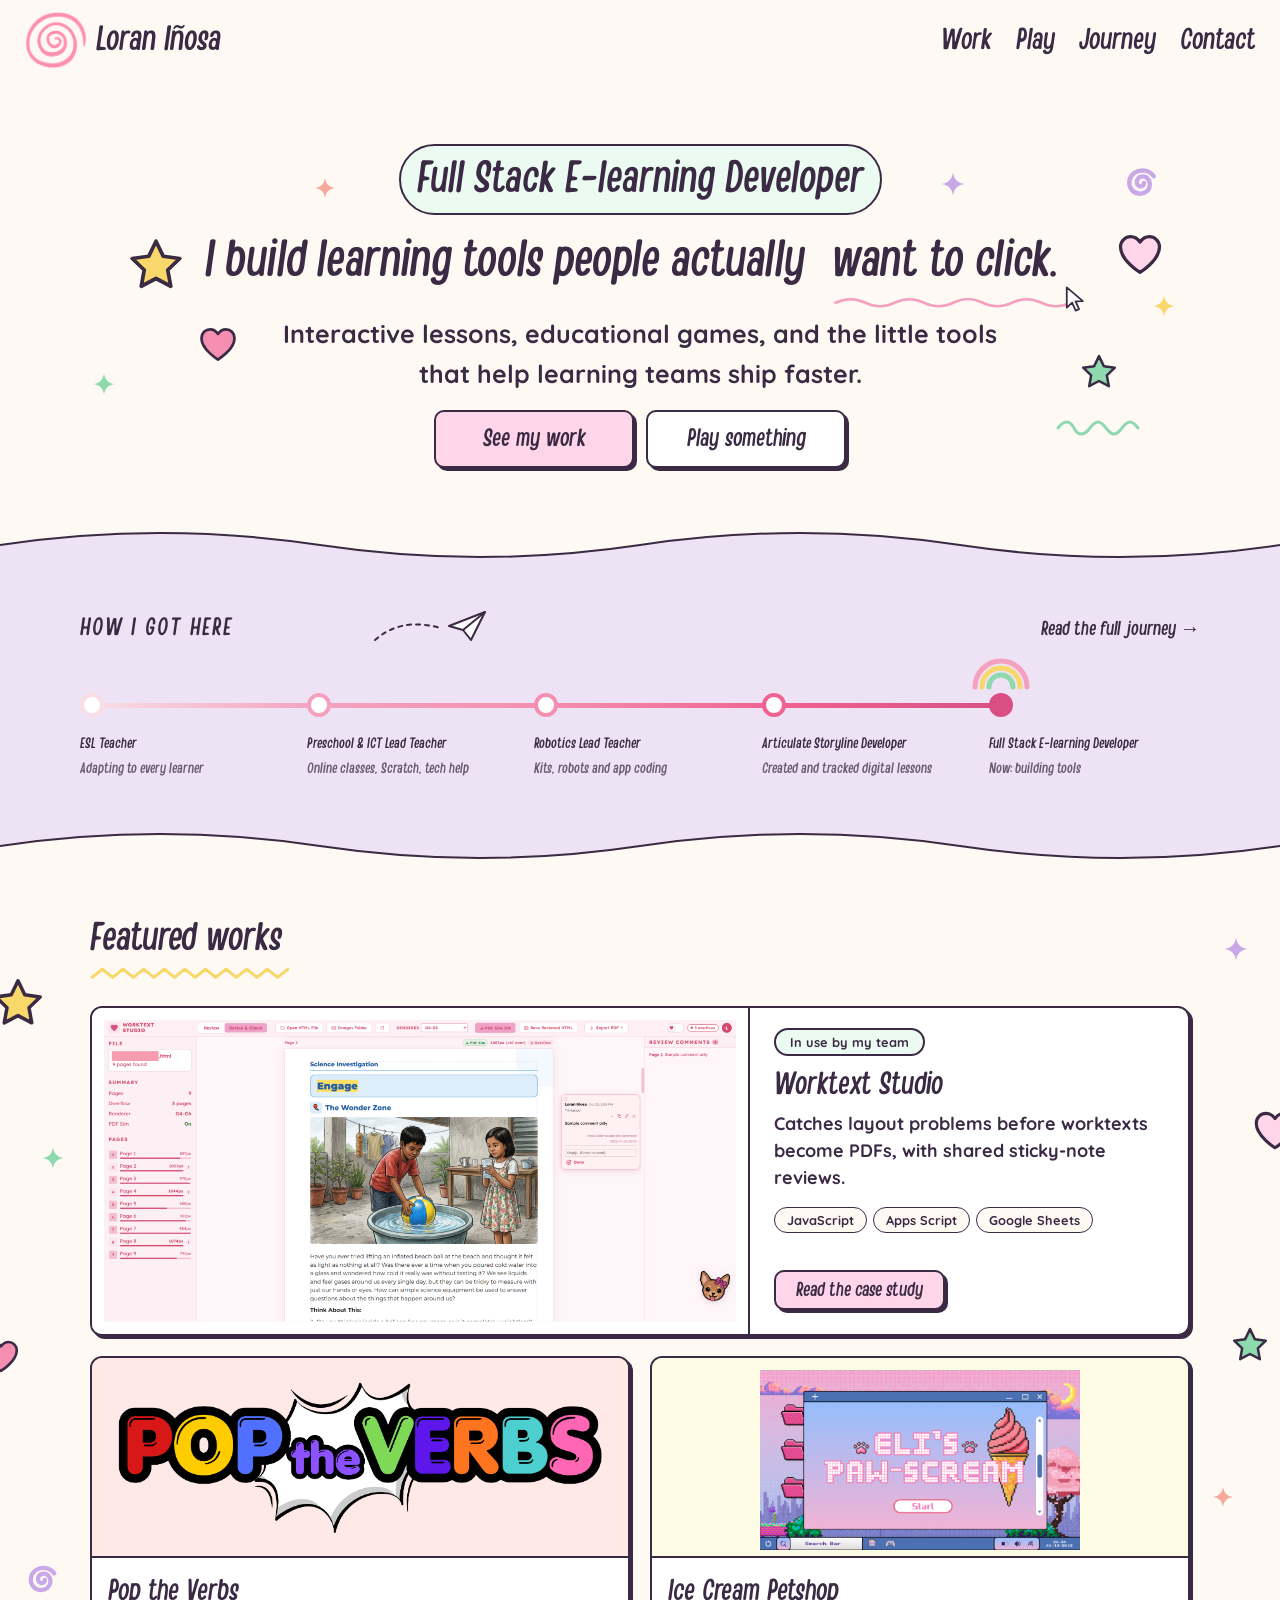
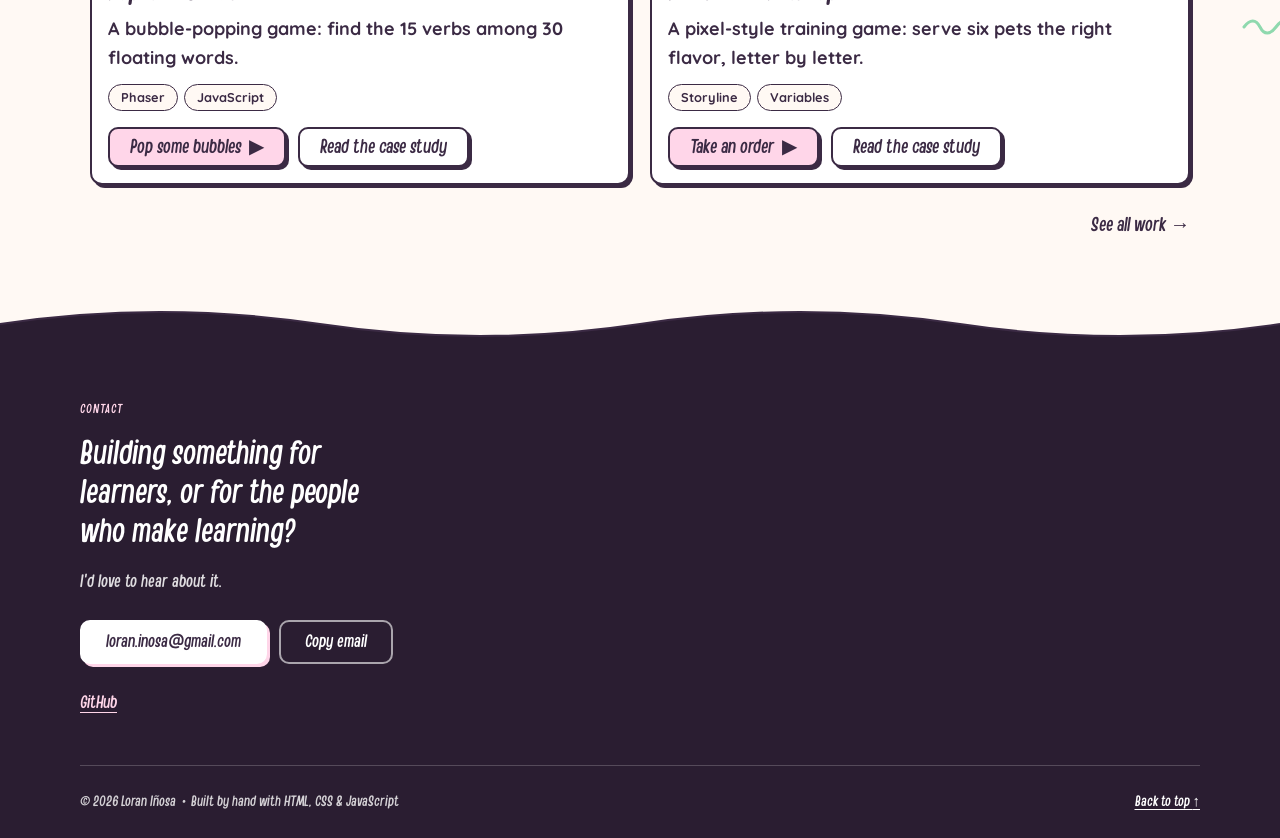
==== commit 89963c60: "redesign, clean up and update" ====
--- a/index.html
+++ b/index.html
@@ -1,260 +1,475 @@
-<!DOCTYPE html>
+<!doctype html>
 <html lang="en">
-<head>
-  <meta charset="UTF-8">
-  <meta name="viewport" content="width=device-width, initial-scale=1">
-  <title>Loran Iñosa · Full Stack E-learning Developer</title>
-
-  <!-- Fonts: Fraunces (headings), Atkinson Hyperlegible (body), JetBrains Mono (labels) -->
-  <link rel="preconnect" href="https://fonts.googleapis.com">
-  <link rel="preconnect" href="https://fonts.gstatic.com" crossorigin>
-  <link href="https://fonts.googleapis.com/css2?family=Atkinson+Hyperlegible:ital,wght@0,400;0,700;1,400&family=Fraunces:ital,wght@0,500;0,600;1,500;1,600&family=JetBrains+Mono:wght@400;700&display=swap" rel="stylesheet">
-
-  <link rel="stylesheet" href="css/styles.css">
-  <script src="js/main.js" defer></script>
-</head>
-<body>
-
-  <!-- Hidden link for keyboard users: appears when they press Tab -->
-  <a class="skip-link" href="#main">Skip to main content</a>
-
-  <!-- ===== SITE HEADER (same on every page) ===== -->
+  <head>
+    <meta charset="UTF-8" />
+    <meta name="viewport" content="width=device-width, initial-scale=1" />
+    <title>Loran Iñosa · Full Stack E-learning Developer</title>
+    <meta
+      name="description"
+      content="Loran Iñosa builds interactive lessons, educational games and the little tools that help learning teams ship faster."
+    />
+
+    <link rel="stylesheet" href="css/styles.css" />
+    <script src="js/main.js" defer></script>
+  </head>
+  <body class="page-home">
+    <a class="skip-link" href="#main">Skip to main content</a>
+
+    <!-- Doodle shapes, drawn once and reused with <use> -->
+    <svg
+      width="0"
+      height="0"
+      style="position: absolute"
+      aria-hidden="true"
+      focusable="false"
+    >
+      <symbol id="deco-star" viewBox="0 0 24 24">
+        <path
+          d="M12 2.5l2.9 6 6.6.9-4.8 4.6 1.2 6.5L12 17.4l-5.9 3.1 1.2-6.5L2.5 9.4l6.6-.9z"
+        />
+      </symbol>
+      <symbol id="deco-heart" viewBox="0 0 24 24">
+        <path
+          d="M12 20.5S3 15 3 8.8C3 6 5.2 4 7.7 4c1.8 0 3.3 1 4.3 2.5C13 5 14.5 4 16.3 4 18.8 4 21 6 21 8.8 21 15 12 20.5 12 20.5z"
+        />
+      </symbol>
+      <symbol id="deco-sparkle" viewBox="0 0 24 24">
+        <path
+          d="M12 2C12.8 8 16 11.2 22 12 16 12.8 12.8 16 12 22 11.2 16 8 12.8 2 12 8 11.2 11.2 8 12 2z"
+        />
+      </symbol>
+      <symbol id="deco-swirl" viewBox="0 0 24 24">
+        <path
+          d="M13 13c0 1.3-1.3 2-2.4 1.5-1.4-.6-1.6-2.5-.7-3.6 1.2-1.6 3.7-1.6 5 0 1.6 1.9 1.2 4.8-.6 6.3-2.4 1.9-5.9 1.3-7.6-1-1.9-2.6-1.2-6.3 1.4-8.2 3.2-2.2 7.6-1.4 9.8 1.6"
+        />
+      </symbol>
+      <symbol
+        id="deco-squiggle"
+        viewBox="0 0 100 24"
+        preserveAspectRatio="none"
+      >
+        <path d="M4 12c6-8 12-8 16 0s10 8 16 0 10-8 16 0 10 8 16 0 10-8 16 0" />
+      </symbol>
+    </svg>
+
+    <!-- Header -->
     <header class="site-header">
-    <div class="container site-header__inner">
-
-      <a class="brand" href="index.html">
-        <!-- Flower logo: four pastel petals (decoration only) -->
-          <img class="brand__flower brand__flower--big" src="assets/images/spiral.png" alt="" width="32" height="32">
-        <span class="brand__name" style="font-size:35px">Loran Iñosa </span>
-      </a>
-
-      <nav class="site-nav" aria-label="Main">
-        <ul class="site-nav__list">
-          <li><a class="site-nav__link" href="work.html" style="font-size: 30px">Work</a></li>
-          <li><a class="site-nav__link" href="play.html" style="font-size: 30px">Play</a></li>
-          <li><a class="site-nav__link" href="journey.html" style="font-size:30px">Journey</a></li>
-          <li><a class="site-nav__link" href="#contact" style="font-size:30px">Contact</a></li>
-        </ul>
-      </nav>
-
-    </div>
-  </header>
-
-    <!-- ===== MAIN CONTENT ===== -->
-    <!-- ===== MAIN CONTENT ===== -->
-  <main id="main">
-
-        <!-- ===== 1. HERO ===== -->
-    <section class="hero" aria-labelledby="hero-title">
+      <div class="container site-header__inner">
+        <a class="brand" href="index.html">
+          <img
+            class="brand__flower"
+            src="assets/images/spiral.png"
+            alt=""
+            width="64"
+            height="64"
+          />
+          <span class="brand__name"
+            >Loran<span class="brand__surname"> Iñosa</span></span
+          >
+        </a>
+        <nav class="site-nav" aria-label="Main">
+          <ul class="site-nav__list">
+            <li><a class="site-nav__link" href="work.html">Work</a></li>
+            <li><a class="site-nav__link" href="play.html">Play</a></li>
+            <li><a class="site-nav__link" href="journey.html">Journey</a></li>
+            <li><a class="site-nav__link" href="#contact">Contact</a></li>
+          </ul>
+        </nav>
+      </div>
+    </header>
+
+    <main id="main">
+      <!-- Hero -->
+      <section class="hero" aria-labelledby="hero-title">
+        <div class="container">
+          <div class="hero__decor" aria-hidden="true">
+            <svg class="deco deco--sparkle-peach">
+              <use href="#deco-sparkle" />
+            </svg>
+            <svg class="deco deco--star-yellow"><use href="#deco-star" /></svg>
+            <svg class="deco deco--heart-pink"><use href="#deco-heart" /></svg>
+            <svg class="deco deco--sparkle-mint">
+              <use href="#deco-sparkle" />
+            </svg>
+            <svg class="deco deco--sparkle-lavender">
+              <use href="#deco-sparkle" />
+            </svg>
+            <svg class="deco deco--heart-outline">
+              <use href="#deco-heart" />
+            </svg>
+            <svg class="deco deco--sparkle-yellow">
+              <use href="#deco-sparkle" />
+            </svg>
+            <svg class="deco deco--star-mint"><use href="#deco-star" /></svg>
+            <svg class="deco deco--swirl"><use href="#deco-swirl" /></svg>
+            <svg class="deco deco--squiggle"><use href="#deco-squiggle" /></svg>
+          </div>
+
+          <div class="hero__content">
+            <p class="hero__pill">Full Stack E-learning Developer</p>
+
+            <h1 id="hero-title" class="hero__title">
+              I build learning tools people actually
+              <span class="hero__click">
+                <mark class="hero__highlight">want to click.</mark>
+                <svg
+                  class="hero__squiggle"
+                  viewBox="0 0 124 12"
+                  preserveAspectRatio="none"
+                  aria-hidden="true"
+                  focusable="false"
+                >
+                  <path
+                    d="M2 6c5-5 10-5 15 0s10 5 15 0 10-5 15 0 10 5 15 0 10-5 15 0 10 5 15 0 10-5 15 0 10 5 15 0"
+                  />
+                </svg>
+                <svg
+                  class="hero__cursor"
+                  viewBox="0 0 24 24"
+                  aria-hidden="true"
+                  focusable="false"
+                >
+                  <path
+                    d="M4 2L4 19L8.5 14.8L11.5 21.5L14.3 20.3L11.4 13.7L17.5 13.5Z"
+                  />
+                </svg>
+              </span>
+            </h1>
+
+            <p class="hero__text">
+              Interactive lessons, educational games, and the little tools
+              <br />that help learning teams ship faster.
+            </p>
+
+            <div class="hero__actions">
+              <a class="button button--primary" href="work.html">See my work</a>
+              <a class="button button--secondary" href="play.html"
+                >Play something</a
+              >
+            </div>
+          </div>
+        </div>
+      </section>
+
+      <!-- How I got here -->
+      <section class="journey-strip" aria-labelledby="journey-strip-title">
+        <svg
+          class="wave wave--top"
+          viewBox="0 0 1200 40"
+          preserveAspectRatio="none"
+          aria-hidden="true"
+          focusable="false"
+        >
+          <path
+            class="wave__fill"
+            d="M0 20 C100 4 200 4 300 20 S500 36 600 20 S800 4 900 20 S1100 36 1200 20 V40 H0 Z"
+          />
+          <path
+            class="wave__line"
+            d="M0 20 C100 4 200 4 300 20 S500 36 600 20 S800 4 900 20 S1100 36 1200 20"
+          />
+        </svg>
+
+        <div class="container">
+          <div class="journey-strip__header">
+            <h2 id="journey-strip-title" class="label journey-strip__title">
+              How I got here
+            </h2>
+
+            <svg
+              class="journey-plane"
+              viewBox="0 0 120 40"
+              aria-hidden="true"
+              focusable="false"
+            >
+              <path class="journey-plane__trail" d="M4 34C20 20 40 14 70 22" />
+              <path
+                class="journey-plane__body"
+                d="M78 20L114 6L100 34L92 24Z"
+              />
+              <path class="journey-plane__fold" d="M92 24L114 6" />
+            </svg>
+
+            <a class="journey-strip__link" href="journey.html"
+              >Read the full journey <span aria-hidden="true">→</span></a
+            >
+          </div>
+
+          <ol class="journey-strip__list">
+            <li class="journey-step">
+              <span class="journey-step__dot" aria-hidden="true"></span>
+              <p class="journey-step__role">ESL Teacher</p>
+              <p class="journey-step__note">Adapting to every learner</p>
+            </li>
+            <li class="journey-step">
+              <span class="journey-step__dot" aria-hidden="true"></span>
+              <p class="journey-step__role">Preschool &amp; ICT Lead Teacher</p>
+              <p class="journey-step__note">
+                Online classes, Scratch, tech help
+              </p>
+            </li>
+            <li class="journey-step">
+              <span class="journey-step__dot" aria-hidden="true"></span>
+              <p class="journey-step__role">Robotics Lead Teacher</p>
+              <p class="journey-step__note">Kits, robots and app coding</p>
+            </li>
+            <li class="journey-step">
+              <span class="journey-step__dot" aria-hidden="true"></span>
+              <p class="journey-step__role">Articulate Storyline Developer</p>
+              <p class="journey-step__note">
+                Created and tracked digital lessons
+              </p>
+            </li>
+            <li class="journey-step journey-step--current">
+              <svg
+                class="journey-rainbow"
+                viewBox="0 0 60 34"
+                aria-hidden="true"
+                focusable="false"
+              >
+                <path
+                  class="journey-rainbow__pink"
+                  d="M4 32A26 26 0 0 1 56 32"
+                />
+                <path
+                  class="journey-rainbow__yellow"
+                  d="M11 32A19 19 0 0 1 49 32"
+                />
+                <path
+                  class="journey-rainbow__mint"
+                  d="M18 32A12 12 0 0 1 42 32"
+                />
+              </svg>
+              <span class="journey-step__dot" aria-hidden="true"></span>
+              <p class="journey-step__role">Full Stack E-learning Developer</p>
+              <p class="journey-step__note">Now: building tools</p>
+            </li>
+          </ol>
+        </div>
+
+        <svg
+          class="wave wave--bottom"
+          viewBox="0 0 1200 40"
+          preserveAspectRatio="none"
+          aria-hidden="true"
+          focusable="false"
+        >
+          <path
+            class="wave__fill"
+            d="M0 20 C100 4 200 4 300 20 S500 36 600 20 S800 4 900 20 S1100 36 1200 20 V0 H0 Z"
+          />
+          <path
+            class="wave__line"
+            d="M0 20 C100 4 200 4 300 20 S500 36 600 20 S800 4 900 20 S1100 36 1200 20"
+          />
+        </svg>
+      </section>
+
+      <!-- Featured works -->
+      <section class="work-band" aria-labelledby="featured-title">
+        <div class="work-band__inner">
+          <h2 id="featured-title" class="work-band__title">Featured works</h2>
+          <svg
+            class="work-band__zigzag"
+            viewBox="0 0 194 16"
+            aria-hidden="true"
+            focusable="false"
+          >
+            <path
+              d="M2 12L12 4L22 12L32 4L42 12L52 4L62 12L72 4L82 12L92 4L102 12L112 4L122 12L132 4L142 12L152 4L162 12L172 4L182 12L192 4"
+            />
+          </svg>
+
+          <div class="featured-decor" aria-hidden="true">
+            <svg class="deco fdeco--star-yellow"><use href="#deco-star" /></svg>
+            <svg class="deco fdeco--sparkle-mint">
+              <use href="#deco-sparkle" />
+            </svg>
+            <svg class="deco fdeco--heart-pink"><use href="#deco-heart" /></svg>
+            <svg class="deco fdeco--sparkle-lavender">
+              <use href="#deco-sparkle" />
+            </svg>
+            <svg class="deco fdeco--heart-outline">
+              <use href="#deco-heart" />
+            </svg>
+            <svg class="deco fdeco--star-mint"><use href="#deco-star" /></svg>
+            <svg class="deco fdeco--sparkle-peach">
+              <use href="#deco-sparkle" />
+            </svg>
+            <svg class="deco fdeco--swirl"><use href="#deco-swirl" /></svg>
+            <svg class="deco fdeco--squiggle">
+              <use href="#deco-squiggle" />
+            </svg>
+          </div>
+
+          <!-- Worktext Studio -->
+          <article class="work-card work-card--featured">
+            <div class="work-card__art">
+              <img src="assets/images/WT_studio.png" alt="" />
+            </div>
+            <div class="work-card__body">
+              <p class="work-card__pill">In use by my team</p>
+              <h3 class="work-card__title">Worktext Studio</h3>
+              <p class="work-card__text">
+                Catches layout problems before worktexts become PDFs, with
+                shared sticky-note reviews.
+              </p>
+              <ul class="chips" aria-label="Built with">
+                <li class="chip">JavaScript</li>
+                <li class="chip">Apps Script</li>
+                <li class="chip">Google Sheets</li>
+              </ul>
+              <div class="work-card__actions">
+                <a
+                  class="button button--primary button--small"
+                  href="worktext-studio.html"
+                  >Read the case study</a
+                >
+              </div>
+            </div>
+          </article>
+
+          <div class="work-grid work-grid--two">
+            <!-- Pop the Verbs -->
+            <article class="work-card">
+              <div class="work-card__art work-card__art--rose">
+                <img src="assets/images/game_name.png" alt="" />
+              </div>
+              <div class="work-card__body">
+                <h3 class="work-card__title">Pop the Verbs</h3>
+                <p class="work-card__meta">
+                  A bubble-popping game: find the 15 verbs among 30 floating
+                  words.
+                </p>
+                <ul class="chips" aria-label="Built with">
+                  <li class="chip">Phaser</li>
+                  <li class="chip">JavaScript</li>
+                </ul>
+                <div class="work-card__actions">
+                  <a
+                    class="button button--primary button--small"
+                    href="https://pop-the-verbs.netlify.app/"
+                    data-popup="Pop the Verbs"
+                    target="_blank"
+                    rel="noopener"
+                  >
+                    Pop some bubbles <span aria-hidden="true">▶</span>
+                    <span class="visually-hidden">(opens the game)</span>
+                  </a>
+                  <a
+                    class="button button--secondary button--small"
+                    href="pop-the-verbs.html"
+                    >Read the case study</a
+                  >
+                </div>
+              </div>
+            </article>
+
+            <!-- Ice Cream Petshop -->
+            <article class="work-card">
+              <div class="work-card__art work-card__art--lemon">
+                <img
+                  class="work-card__img--wide"
+                  src="assets/images/paw-sceam.png"
+                  alt=""
+                />
+              </div>
+              <div class="work-card__body">
+                <h3 class="work-card__title">Ice Cream Petshop</h3>
+                <p class="work-card__meta">
+                  A pixel-style training game: serve six pets the right flavor,
+                  letter by letter.
+                </p>
+                <ul class="chips" aria-label="Built with">
+                  <li class="chip">Storyline</li>
+                  <li class="chip">Variables</li>
+                </ul>
+                <div class="work-card__actions">
+                  <a
+                    class="button button--primary button--small"
+                    href="https://icecream-pet-shop.netlify.app/story.html"
+                    data-popup="Ice Cream Petshop"
+                    target="_blank"
+                    rel="noopener"
+                  >
+                    Take an order <span aria-hidden="true">▶</span>
+                    <span class="visually-hidden">(opens the game)</span>
+                  </a>
+                  <a
+                    class="button button--secondary button--small"
+                    href="ice-cream-pet-shop.html"
+                    >Read the case study</a
+                  >
+                </div>
+              </div>
+            </article>
+          </div>
+
+          <p class="work-band__more">
+            <a class="text-link" href="work.html"
+              >See all work <span aria-hidden="true">→</span></a
+            >
+          </p>
+        </div>
+
+        <svg
+          class="wave wave--bottom"
+          viewBox="0 0 1200 40"
+          preserveAspectRatio="none"
+          aria-hidden="true"
+          focusable="false"
+        >
+          <path
+            class="wave__fill"
+            d="M0 20 C100 4 200 4 300 20 S500 36 600 20 S800 4 900 20 S1100 36 1200 20 V0 H0 Z"
+          />
+          <path
+            class="wave__line"
+            d="M0 20 C100 4 200 4 300 20 S500 36 600 20 S800 4 900 20 S1100 36 1200 20"
+          />
+        </svg>
+      </section>
+    </main>
+
+    <!-- Contact and footer -->
+    <footer class="site-footer" id="contact">
       <div class="container">
-        <div class="hero__content">
-
-          <p class="hero__pill" style="font-size:45px">Full Stack E-learning Developer</p>
-
-            <h1 id="hero-title" class="hero__title">
-            I build learning tools people actually
-            <span class="hero__click">
-              <mark class="hero__highlight">want to click.</mark>
-              <!-- Arrow cursor that "clicks" the words (decoration only) -->
-              <svg class="hero__cursor" viewBox="0 0 24 24" aria-hidden="true" focusable="false">
-                <path d="M4 2L4 19L8.5 14.8L11.5 21.5L14.3 20.3L11.4 13.7L17.5 13.5Z"/>
-              </svg>
-            </span>
-          </h1>
-
-          <p class="hero__text">
-            Interactive lessons, educational games, and the little tools
-            <br> that help learning teams ship faster.
+        <div class="contact">
+          <p class="label label--light">Contact</p>
+          <h2 class="contact__title">
+            Building something for learners, or for the people who make
+            learning?
+          </h2>
+          <p class="contact__text">I'd love to hear about it.</p>
+
+          <div class="contact__email">
+            <a class="button button--light" href="mailto:loran.inosa@gmail.com"
+              >loran.inosa@gmail.com</a
+            >
+            <button
+              type="button"
+              class="button button--outline-light"
+              data-copy-email="loran.inosa@gmail.com"
+            >
+              Copy email
+            </button>
+          </div>
+
+          <ul class="contact__links">
+            <li><a href="https://github.com/loran-secrethub">GitHub</a></li>
+          </ul>
+
+          <!-- Read aloud by screen readers when the email is copied -->
+          <p class="visually-hidden" aria-live="polite" data-copy-status></p>
+        </div>
+
+        <div class="site-footer__bottom">
+          <p>
+            © 2026 Loran Iñosa · Built by hand with HTML, CSS &amp; JavaScript
           </p>
-
-          <p class="hero__definition">
-            Full stack, the e-learning way: learning design, interactive builds,
-            tracking, and the tools and data behind them.
-          </p>
-
-          <div class="hero__actions">
-            <a class="button button--primary" href="work.html" style="font-size: 25px">See my work</a>
-            <a class="button button--secondary" href="play.html" style="font-size: 25px">Play something</a>
-          </div>
-
+          <a href="#top">Back to top <span aria-hidden="true">↑</span></a>
         </div>
       </div>
-    </section>
-
-        <!-- ===== 2. JOURNEY STRIP ===== -->
-    <section class="journey-strip" aria-labelledby="journey-strip-title">
-
-      <!-- Wavy top edge (decoration) -->
-      <svg class="wave wave--top" viewBox="0 0 1200 40" preserveAspectRatio="none" aria-hidden="true" focusable="false">
-        <path class="wave__fill" d="M0 20 C100 4 200 4 300 20 S500 36 600 20 S800 4 900 20 S1100 36 1200 20 V40 H0 Z"/>
-        <path class="wave__line" d="M0 20 C100 4 200 4 300 20 S500 36 600 20 S800 4 900 20 S1100 36 1200 20"/>
-      </svg>
-
-      <div class="container">
-        <div class="journey-strip__header">
-          <h2 id="journey-strip-title" class="label journey-strip__title" style="font-size: 25px">How I got here</h2>
-          <a class="journey-strip__link" href="journey.html" style="font-size: 25px">Read the full journey <span aria-hidden="true">→</span></a>
-        </div>
-
-        <ol class="journey-strip__list">
-          <li class="journey-step">
-            <span class="journey-step__dot" aria-hidden="true"></span>
-            <p class="journey-step__role" style="font-size: 20px">ESL Teacher</p>
-            <p class="journey-step__note">Adapting to every learner</p>
-          </li>
-          <li class="journey-step">
-            <span class="journey-step__dot" aria-hidden="true"></span>
-            <p class="journey-step__role" style="font-size: 20px">Preschool &amp; ICT Lead Teacher</p>
-            <p class="journey-step__note">Online classes, Scratch, tech help</p>
-          </li>
-          <li class="journey-step">
-            <span class="journey-step__dot" aria-hidden="true"></span>
-            <p class="journey-step__role" style="font-size: 20px">Robotics Lead Teacher</p>
-            <p class="journey-step__note">Kits, robots and app coding</p>
-          </li>
-          <li class="journey-step">
-            <span class="journey-step__dot" aria-hidden="true"></span>
-            <p class="journey-step__role" style="font-size: 20px">Articulate Storyline Developer</p>
-            <p class="journey-step__note">Created and tracked digital lessons</p>
-          </li>
-          <li class="journey-step journey-step--current">
-            <span class="journey-step__dot" aria-hidden="true"></span>
-            <p class="journey-step__role" style="font-size: 20px">Fullstack E-learning Developer</p>
-            <p class="journey-step__note">Now: building tools</p>
-          </li>
-        </ol>
-      </div>
-
-      <!-- Wavy bottom edge (decoration) -->
-      <svg class="wave wave--bottom" viewBox="0 0 1200 40" preserveAspectRatio="none" aria-hidden="true" focusable="false">
-        <path class="wave__fill" d="M0 20 C100 4 200 4 300 20 S500 36 600 20 S800 4 900 20 S1100 36 1200 20 V0 H0 Z"/>
-        <path class="wave__line" d="M0 20 C100 4 200 4 300 20 S500 36 600 20 S800 4 900 20 S1100 36 1200 20"/>
-      </svg>
-
-    </section>
-  </main>
-
-            <!-- ===== 3. FEATURED WORK ===== -->
-<section class="work-band work-band--featured" aria-labelledby="featured-title">
-  <div class="work-band__inner">
-
-    <h2 id="featured-title" class="work-band__title">Featured works</h2>
-
-    <!-- Worktext Studio (big card) -->
-    <article class="work-card work-card--featured">
-      <div class="work-card__art">
-        <img src="assets/images/WT_studio.png" alt="">
-      </div>
-      <div class="work-card__body">
-        <p class="work-card__pill">In use by my team</p>
-        <h3 class="work-card__title">Worktext Studio</h3>
-        <p class="work-card__text">Catches layout problems before worktexts become PDFs, with shared sticky-note reviews.</p>
-        <ul class="chips" aria-label="Built with">
-          <li class="chip">JavaScript</li>
-          <li class="chip">Apps Script</li>
-          <li class="chip">Google Sheets</li>
-        </ul>
-        <div class="work-card__actions">
-          <a class="button button--primary button--small" href="worktext-studio.html">Read the case study</a>
-        </div>
-      </div>
-    </article>
-
-    <!-- Two games, side by side -->
-    <div class="work-grid work-grid--two">
-
-      <!-- Pop the Verbs -->
-      <article class="work-card">
-        <div class="work-card__art work-card__art--rose">
-          <img src="assets/images/game_name.png" alt="">
-        </div>
-        <div class="work-card__body">
-          <h3 class="work-card__title">Pop the Verbs</h3>
-          <p class="work-card__meta">A bubble-popping game: find the 15 verbs among 30 floating words.</p>
-          <ul class="chips" aria-label="Built with">
-            <li class="chip">Phaser</li>
-            <li class="chip">JavaScript</li>
-          </ul>
-          <div class="work-card__actions">
-           <a class="button button--primary button--small" href="https://pop-the-verbs.netlify.app/" data-popup="Pop the Verbs" target="_blank" rel="noopener">
-              Pop some bubbles <span aria-hidden="true">▶</span>
-              <span class="visually-hidden">(opens in a new tab)</span>
-            </a>
-            <a class="button button--secondary button--small" href="pop-the-verbs.html">Read the case study</a>
-          </div>
-        </div>
-      </article>
-
-      <!-- Ice Cream Petshop -->
-      <article class="work-card">
-        <div class="work-card__art work-card__art--lemon">
-          <img src="assets/images/paw-sceam.png" alt="" style="width:320px; height:auto;">
-        </div>
-        <div class="work-card__body">
-          <h3 class="work-card__title">Ice Cream Petshop</h3>
-          <p class="work-card__meta">A pixel-style training game: serve six pets the right flavor, letter by letter.</p>
-          <ul class="chips" aria-label="Built with">
-            <li class="chip">Storyline</li>
-            <li class="chip">Variables</li>
-          </ul>
-          <div class="work-card__actions">
-            <a class="button button--primary button--small" href="https://icecream-pet-shop.netlify.app/story.html" data-popup="Ice Cream Petshop" target="_blank" rel="noopener">
-              Take an order <span aria-hidden="true">▶</span>
-              <span class="visually-hidden">(opens the game)</span>
-            </a>
-            <a class="button button--secondary button--small" href="ice-cream-pet-shop.html">Read the case study</a>
-          </div>
-        </div>
-      </article>
-
-    </div>
-
-    <p class="work-band__more">
-      <a class="text-link" href="work.html">See all work <span aria-hidden="true">→</span></a>
-    </p>
-
-  </div>
-
-  <!-- Wavy bottom edge (decoration) -->
-  <svg class="wave wave--bottom" viewBox="0 0 1200 40" preserveAspectRatio="none" aria-hidden="true" focusable="false">
-    <path class="wave__fill" d="M0 20 C100 4 200 4 300 20 S500 36 600 20 S800 4 900 20 S1100 36 1200 20 V0 H0 Z"/>
-    <path class="wave__line" d="M0 20 C100 4 200 4 300 20 S500 36 600 20 S800 4 900 20 S1100 36 1200 20"/>
-  </svg>
-</section>
-
-
-    </main>
-
-  <!-- ===== CONTACT + FOOTER (same on every page) ===== -->
-  <footer class="site-footer" id="contact">
-    <div class="container">
-
-      <div class="contact">
-        <p class="label label--light">Contact</p>
-        <h2 class="contact__title">Building something for learners, or for the people who make learning?</h2>
-        <p class="contact__text">I'd love to hear about it.</p>
-
-        <div class="contact__email">
-          <a class="button button--light" href="mailto:loran.inosa@gmail.com">loran.inosa@gmail.com</a>
-          <button type="button" class="button button--outline-light" data-copy-email="loran.inosa@gmail.com">Copy email</button>
-        </div>
-
-        <ul class="contact__links">
-          <!-- TODO: replace YOUR-USERNAME with your GitHub username -->
-          <li><a href="https://github.com/YOUR-USERNAME">GitHub</a></li>
-        </ul>
-
-        <!-- Invisible message for screen readers when the email is copied -->
-        <p class="visually-hidden" aria-live="polite" data-copy-status></p>
-      </div>
-
-      <div class="site-footer__bottom">
-        <p>© 2026 Loran Iñosa · Built by hand with HTML, CSS &amp; JavaScript</p>
-        <a href="#top">Back to top <span aria-hidden="true">↑</span></a>
-      </div>
-
-    </div>
-  </footer>
-
-</body>
-</html>+    </footer>
+  </body>
+</html>
--- a/css/styles.css
+++ b/css/styles.css
@@ -1,5 +1,30 @@
-/* ---------- 0. CUSTOM FONT FILES ---------- */
-/* Loads Handy Casual from our own folder (it's not on Google Fonts). */
+/* ==========================================================================
+   Loran Iñosa · Portfolio styles
+
+   1.  Fonts
+   2.  Design tokens
+   3.  Base
+   4.  Layout
+   5.  Accessibility
+   6.  Site header
+   7.  Site footer
+   8.  Shared components
+   9.  Doodles
+   10. Inner pages
+   11. Home page
+   12. Work page
+   13. Play page
+   14. Journey page
+   15. Case studies
+   16. Keyframes
+   ========================================================================== */
+
+
+/* ==========================================================================
+   1. Fonts
+   ========================================================================== */
+
+/* Handy Casual: the hand-drawn font for headings, buttons and labels */
 @font-face {
   font-family: "Handy Casual";
   src: url("../assets/font/handy-casual.otf") format("opentype");
@@ -7,8 +32,8 @@
   font-style: normal;
   font-display: swap;
 }
-/* Quicksand: a clean, rounded font with five real weights.
-   Each block connects one weight number to one file. */
+
+/* Quicksand: the rounded font for longer reading text */
 @font-face {
   font-family: "Quicksand";
   src: url("../assets/font/Quicksand-Light.ttf") format("truetype");
@@ -16,6 +41,7 @@
   font-style: normal;
   font-display: swap;
 }
+
 @font-face {
   font-family: "Quicksand";
   src: url("../assets/font/Quicksand-Regular.ttf") format("truetype");
@@ -23,6 +49,7 @@
   font-style: normal;
   font-display: swap;
 }
+
 @font-face {
   font-family: "Quicksand";
   src: url("../assets/font/Quicksand-Medium.ttf") format("truetype");
@@ -30,6 +57,7 @@
   font-style: normal;
   font-display: swap;
 }
+
 @font-face {
   font-family: "Quicksand";
   src: url("../assets/font/Quicksand-SemiBold.ttf") format("truetype");
@@ -37,6 +65,7 @@
   font-style: normal;
   font-display: swap;
 }
+
 @font-face {
   font-family: "Quicksand";
   src: url("../assets/font/Quicksand-Bold.ttf") format("truetype");
@@ -46,62 +75,60 @@
 }
 
 
-/* ---------- 1. DESIGN TOKENS ---------- */
+/* ==========================================================================
+   2. Design tokens
+   ========================================================================== */
+
 :root {
-    /* ----- Your pastel palette ----- */
-  --color-cream: #FFF9f4;  /* Cream: page background, sticky notes */
-  --color-lemon: #FCF6BD;  /* Lemon: picture areas on cards */
-  --color-pink:  #FF99C8;  /* Baby Pink: things you can click */
-  --color-mint:  #D0F4DE;  /* Frosted Mint: tools that make teams faster */
-  --color-mauve: #E4C1F9;  /* Mauve: learning you can play */
-  --color-rose:  #FEC8C3;  /* Cotton Rose: learning systems, contact */
-  --color-plum:  #3B2A44;  /* Dark plum: all text and outlines */
-
-  /* ----- Jobs -----
-     Old names kept, so the rest of the site keeps working.
-     We'll tidy these up as we redesign each part. */
-  --color-paper:       var(--color-cream);
-  --color-card:        #FFFFFF;
-  --color-ink:         var(--color-plum);
-  --color-slate:       #6B5A73;              /* softer plum for secondary text */
-  --color-teal:        var(--color-plum);    /* links and buttons, for now */
-  --color-teal-deep:   #2A1D31;              /* slightly darker plum, for hover */
-  --color-teal-wash:   var(--color-mint);
-  --color-rule:        #DCCDE3;              /* light lines and borders */
-  --color-red-pen:     #C2412A;              /* labels, attention */
-  --color-red-wash:    var(--color-rose);
-  --color-highlighter: var(--color-pink);
-  --color-sticky:      #FFE89A;              /* margin notes */
-  --color-bubble:      #4D9DE0;              /* Pop the Verbs only */
-  --color-bubble-wash: #E7F1FB;
-  --color-aqua:        #8EDFE0;              /* old hero, removed in Step 10 */
-  --color-lime-wash:   var(--color-mint);    /* job title pill */
-  --color-grid:        #EEDDF8;              /* hero graph-paper lines (pale mauve) */
-
-  /* Journey blends: pink → plum */
-  --mix-25: color-mix(in srgb, var(--color-teal) 25%, var(--color-highlighter));
-  --mix-50: color-mix(in srgb, var(--color-teal) 50%, var(--color-highlighter));
-  --mix-75: color-mix(in srgb, var(--color-teal) 75%, var(--color-highlighter));
-
-  /* Fonts (with backups in case a font fails to load) */
+  /* Pastel palette */
+  --color-cream: #fff9f4;
+  --color-lemon: #fefbe5;
+  --color-pink: #ffd6e9;
+  --color-mint: #ecfbf2;
+  --color-mauve: #f4e6fd;
+  --color-lavender: #eee2f5;
+  --color-rose: #fee9e7;
+  --color-white: #ffffff;
+
+  /* Text and lines */
+  --color-plum: #3b2a44;
+  --color-plum-dark: #2a1d31;
+  --color-muted: #6b5a73;
+  --color-line: #dccde3;
+  --color-red: #c2412a;
+  --color-sticky: #ffe89a;
+
+  /* Doodle colors */
+  --doodle-yellow: #f9d86b;
+  --doodle-lemon: #ffe066;
+  --doodle-mint: #8fd9ae;
+  --doodle-green: #6cc08b;
+  --doodle-pink: #f48fb1;
+  --doodle-pink-soft: #f4a1c0;
+  --doodle-berry: #f06292;
+  --doodle-lavender: #c9a8e8;
+  --doodle-lilac: #e2ccf5;
+  --doodle-peach: #f4a99a;
+  --doodle-coral: #f9a88b;
+  --doodle-blue: #8ec5f0;
+  --doodle-bubble: #cde8fa;
+  --doodle-tan: #d9b48f;
+
+  /* Fonts */
   --font-hand: "Handy Casual", "Comic Sans MS", cursive;
   --font-clean: "Quicksand", "Segoe UI", system-ui, sans-serif;
-  --font-heading: var(--font-hand);
-  --font-body: var(--font-hand);
-  --font-mono: var(--font-hand);
-
-  /* Type sizes: PHONE sizes first (desktop sizes are below) */
-  --text-hero:  2.375rem;   /* 38px */
-  --text-h1:    2.125rem;   /* 34px */
-  --text-h2:    1.6875rem;  /* 27px */
-  --text-h3:    1.3125rem;  /* 21px */
-  --text-body:  1.0625rem;  /* 17px */
-  --text-small: 0.9375rem;  /* 15px */
-  --text-label: 0.8125rem;  /* 13px */
-
-  /* Spacing scale: only use these for gaps and padding */
-  --space-4:  4px;
-  --space-8:  8px;
+
+  /* Type sizes (phones first) */
+  --text-h1: 2.125rem;
+  --text-h2: 1.6875rem;
+  --text-h3: 1.3125rem;
+  --text-body: 1.0625rem;
+  --text-small: 0.9375rem;
+  --text-label: 0.8125rem;
+
+  /* Spacing */
+  --space-4: 4px;
+  --space-8: 8px;
   --space-12: 12px;
   --space-16: 16px;
   --space-24: 24px;
@@ -111,41 +138,36 @@
   --space-96: 96px;
 
   /* Layout */
-  --gutter:      var(--space-16);  /* space at the left/right screen edges */
-  --section-gap: var(--space-48);  /* space between page sections */
-  --content-max: 1120px;           /* widest the content gets */
-  --reading-max: 68ch;             /* comfortable line length for paragraphs */
-  --header-height: 64px;           /* height of the top bar on phones */
+  --gutter: var(--space-16);
+  --section-gap: var(--space-48);
+  --content-max: 1120px;
+  --reading-max: 68ch;
+  --header-height: 64px;
 
   /* Shapes */
   --radius-button: 10px;
-  --radius-card:   16px;
-  --radius-pill:   999px;
-  --radius-note:   2px;
-
-  /* Shadows */
-  --shadow-card:       0 1px 2px rgb(28 35 51 / 0.06), 0 4px 12px rgb(28 35 51 / 0.06);
-  --shadow-card-hover: 0 2px 4px rgb(28 35 51 / 0.08), 0 12px 24px rgb(28 35 51 / 0.10);
-  --shadow-note:       0 2px 6px rgb(28 35 51 / 0.15);
-}
-
-/* Tablet and desktop: screens 768px wide or more get bigger sizes */
+  --radius-card: 16px;
+  --radius-pill: 999px;
+  --shadow-sticker: 3px 3px 0 var(--color-plum);
+}
+
 @media (min-width: 768px) {
   :root {
-    --text-hero: 3.5rem;    /* 56px */
-    --text-h1:   3rem;      /* 48px */
-    --text-h2:   2.125rem;  /* 34px */
-    --text-h3:   1.5rem;    /* 24px */
-    --text-body: 1.125rem;  /* 18px */
-
-    --gutter:      var(--space-24);
+    --text-h1: 3rem;
+    --text-h2: 2.125rem;
+    --text-h3: 1.5rem;
+    --text-body: 1.125rem;
+
+    --gutter: var(--space-24);
     --section-gap: var(--space-96);
-    --header-height: 72px;         /* taller top bar on tablets and desktops */
-  }
-}
-
-
-/* ---------- 2. BASE STYLES ---------- */
+    --header-height: 72px;
+  }
+}
+
+
+/* ==========================================================================
+   3. Base
+   ========================================================================== */
 
 *,
 *::before,
@@ -159,47 +181,53 @@
 
 body {
   margin: 0;
-  background-color: var(--color-paper);
-  color: var(--color-ink);
-  font-family: var(--font-body);
+  background-color: var(--color-cream);
+  color: var(--color-plum);
+  font-family: var(--font-hand);
   font-size: var(--text-body);
   line-height: 1.6;
-  font-synthesis: none;   /* never fake bold or italic: our font has one style */
-}
-
-h1, h2, h3 {
+  font-synthesis: none; /* Handy Casual has one style, so never fake bold */
+}
+
+h1,
+h2,
+h3 {
   margin: 0 0 var(--space-16);
-  font-family: var(--font-heading);
+  color: var(--color-plum);
+  font-family: var(--font-hand);
   font-weight: 600;
-  color: var(--color-ink);
-  text-wrap: balance;  /* avoids a single lonely word on the last line */
-}
-
-h1 { font-size: var(--text-h1); line-height: 1.1; }
-h2 { font-size: var(--text-h2); line-height: 1.15; }
-h3 { font-size: var(--text-h3); line-height: 1.2; }
+  text-wrap: balance;
+}
+
+h1 {
+  font-size: var(--text-h1);
+  line-height: 1.1;
+}
+
+h2 {
+  font-size: var(--text-h2);
+  line-height: 1.15;
+}
+
+h3 {
+  font-size: var(--text-h3);
+  line-height: 1.2;
+}
 
 p {
+  max-width: var(--reading-max);
   margin: 0 0 var(--space-16);
-  max-width: var(--reading-max);
 }
 
 a {
-  color: var(--color-teal);
+  color: var(--color-plum);
   text-decoration-thickness: 1px;
   text-underline-offset: 0.2em;
 }
 
 a:hover {
-  color: var(--color-teal-deep);
+  color: var(--color-plum-dark);
   text-decoration-thickness: 2px;
-}
-
-/* Keyboard focus: a clear teal outline (accessibility) */
-:focus-visible {
-  outline: 3px solid var(--color-teal);
-  outline-offset: 3px;
-  border-radius: 4px;
 }
 
 img,
@@ -210,22 +238,16 @@
   height: auto;
 }
 
-mark {
-  background-color: var(--color-highlighter);
-  color: var(--color-ink);
-  padding: 0 0.15em;
-  border-radius: 2px;
-}
-
 ::selection {
   background-color: var(--color-sticky);
-  color: var(--color-ink);
-}
-
-
-/* ---------- 3. LAYOUT HELPERS ---------- */
-
-/* Centers content and keeps it from getting too wide */
+  color: var(--color-plum);
+}
+
+
+/* ==========================================================================
+   4. Layout
+   ========================================================================== */
+
 .container {
   width: 100%;
   max-width: calc(var(--content-max) + var(--gutter) * 2);
@@ -233,58 +255,23 @@
   padding-inline: var(--gutter);
 }
 
-/* Vertical breathing room for each page section */
-.section {
-  padding-block: var(--section-gap);
-}
-
-
-/* ---------- 4. TEXT HELPERS ---------- */
-
-.text-hero {
-  font-family: var(--font-heading);
-  font-weight: 600;
-  font-size: var(--text-hero);
-  line-height: 1.05;
-  letter-spacing: -0.01em;
-}
-
-.text-small {
-  font-size: var(--text-small);
-  line-height: 1.5;
-  color: var(--color-slate);
-}
-
-/* Small uppercase labels, e.g. "CASE STUDY · INTERNAL TOOL" */
-.label {
-  font-family: var(--font-mono);
-  font-size: var(--text-label);
-  font-weight: 700;
-  line-height: 1.3;
-  letter-spacing: 0.08em;
-  text-transform: uppercase;
-  color: var(--color-red-pen);
-}
-
-
-/* ---------- 5. REDUCED MOTION ---------- */
-/* From Handbook Chapter G: if someone turns on "reduce motion"
-   in their device settings, switch animations off. */
-
-@media (prefers-reduced-motion: reduce) {
-  *,
-  *::before,
-  *::after {
-    animation-duration: 0.01ms !important;
-    animation-iteration-count: 1 !important;
-    transition-duration: 0.01ms !important;
-    scroll-behavior: auto !important;
-  }
-}
-
-/* ---------- 6. ACCESSIBILITY HELPERS ---------- */
-
-/* Hides text visually but keeps it for screen readers */
+/* For sections that need more room, like rows of four cards */
+.container--wide {
+  max-width: calc(1400px + var(--gutter) * 2);
+}
+
+
+/* ==========================================================================
+   5. Accessibility
+   ========================================================================== */
+
+:focus-visible {
+  outline: 3px solid var(--color-plum);
+  outline-offset: 3px;
+  border-radius: 4px;
+}
+
+/* Hidden on screen, still read by screen readers */
 .visually-hidden {
   position: absolute !important;
   width: 1px;
@@ -297,17 +284,17 @@
   border: 0;
 }
 
-/* "Skip to main content": hidden above the screen until focused */
+/* "Skip to main content" slides in when focused with the keyboard */
 .skip-link {
   position: absolute;
   top: var(--space-16);
   left: var(--space-16);
   z-index: 100;
   padding: var(--space-8) var(--space-16);
-  background-color: var(--color-ink);
-  color: #FFFFFF;
+  background-color: var(--color-plum);
+  border-radius: var(--radius-button);
+  color: var(--color-white);
   font-weight: 700;
-  border-radius: var(--radius-button);
   transform: translateY(-200%);
 }
 
@@ -316,155 +303,77 @@
 }
 
 .skip-link:hover {
-  color: #FFFFFF;
-}
-
-/* When jumping to #contact etc., stop below the sticky header */
+  color: var(--color-white);
+}
+
+/* Jump links stop below the sticky header */
 [id] {
   scroll-margin-top: 88px;
 }
 
-
-/* ---------- 7. BUTTONS ---------- */
-/* Sticker buttons: plum outline + small plum shadow */
-
-.button {
-  display: inline-flex;
-  align-items: center;
-  justify-content: center;
-  gap: var(--space-8);
-  min-height: 44px;                    /* comfortable finger-sized target */
-  padding: var(--space-8) var(--space-24);
-  border: 2px solid var(--color-plum);
-  border-radius: var(--radius-button);
-  box-shadow: 3px 3px 0 var(--color-plum);   /* the sticker shadow */
-  font-family: var(--font-hand);
-  font-size: 1.125rem;
-  font-weight: 400;
-  line-height: 1.2;
-  color: var(--color-ink);
-  text-decoration: none;
-  cursor: pointer;
-  transition: translate 120ms ease, box-shadow 120ms ease, background-color 180ms ease;
-}
-
-/* Hover: the sticker lifts a little */
-.button:hover {
-  translate: -1px -1px;
-  box-shadow: 4px 4px 0 var(--color-plum);
-  color: var(--color-ink);
-}
-
-/* Click: the sticker presses down into its shadow */
-.button:active {
-  translate: 2px 2px;
-  box-shadow: 1px 1px 0 var(--color-plum);
-}
-
-/* Pink: the main action ("See my work") */
-.button--primary {
-  background-color: var(--color-pink);
-}
-
-/* White: the second action ("Play something") */
-.button--secondary {
-  background-color: var(--color-card);
-}
-
-/* Smaller version */
-.button--small {
-  min-height: 40px;
-  padding: var(--space-4) var(--space-16);
-  font-size: 1rem;
-}
-
-/* For the dark footer (we'll redesign the footer later) */
-.button--light {
-  background-color: var(--color-card);
-  border-color: var(--color-card);
-  box-shadow: 3px 3px 0 var(--color-pink);
-}
-.button--light:hover {
-  box-shadow: 4px 4px 0 var(--color-pink);
-}
-
-.button--outline-light {
-  background-color: transparent;
-  border-color: rgb(255 255 255 / 0.6);
-  box-shadow: none;
-  color: #FFFFFF;
-}
-.button--outline-light:hover {
-  background-color: rgb(255 255 255 / 0.1);
-  border-color: #FFFFFF;
-  box-shadow: none;
-  color: #FFFFFF;
-}
-
-/* ---------- 8. SITE HEADER ---------- */
-
-/* Solid lemon bar with a plum line underneath */
+/* Respect "reduce motion" in the visitor's device settings */
+@media (prefers-reduced-motion: reduce) {
+  *,
+  *::before,
+  *::after {
+    animation-duration: 0.01ms !important;
+    animation-iteration-count: 1 !important;
+    transition-duration: 0.01ms !important;
+    scroll-behavior: auto !important;
+  }
+}
+
+
+/* ==========================================================================
+   6. Site header
+   ========================================================================== */
+
 .site-header {
-  position: sticky;      /* stays at the top while scrolling */
+  position: sticky;
   top: 0;
-  z-index: 50;           /* sits above other content */
+  z-index: 50;
   background-color: var(--color-cream);
-
   transition: box-shadow 180ms ease;
 }
 
-/* JavaScript adds this class after the first scroll: a soft shadow */
+/* main.js adds .is-scrolled once the page moves */
 .site-header.is-scrolled {
   box-shadow: 0 4px 12px rgb(59 42 68 / 0.12);
 }
 
 .site-header__inner {
   display: flex;
-  flex-wrap: wrap;       /* tiny phones: the menu drops below your name instead of squashing */
+  flex-wrap: wrap;
   align-items: center;
   justify-content: space-between;
   gap: var(--space-8) var(--space-16);
+  max-width: 1900px;
   min-height: var(--header-height);
   padding-block: var(--space-8);
-  max-width: 1900px;     /* wider than the page: bigger number = further apart */
-}
-
-/* Your name + flower */
+}
+
 .brand {
   display: inline-flex;
   align-items: center;
   gap: var(--space-8);
+  color: var(--color-plum);
   font-family: var(--font-hand);
   font-size: 1.375rem;
-  color: var(--color-ink);
   text-decoration: none;
 }
+
 .brand:hover {
-  color: var(--color-ink);
-}
-
-/* The flower logo (flower_1.svg) */
+  color: var(--color-plum);
+}
+
 .brand__flower {
   display: block;
   flex-shrink: 0;
-  width: 32px;      /* ← phone size: change this number */
+  width: 48px;
   height: auto;
 }
 
-/* Spins clockwise, non-stop. One full turn every 8 seconds.
-   Stays still for visitors who ask their device to reduce motion. */
-@media (prefers-reduced-motion: no-preference) {
-  .brand__flower {
-    animation: flower-spin 8s linear infinite;
-  }
-}
-
-@keyframes flower-spin {
-  from { rotate: 0deg; }
-  to   { rotate: 360deg; }
-}
-
-/* On small phones show only "Loran" */
+/* Small phones show only the first name */
 .brand__surname {
   display: none;
 }
@@ -480,16 +389,15 @@
 .site-nav__link {
   display: inline-block;
   padding-block: var(--space-8);
+  color: var(--color-plum);
   font-family: var(--font-hand);
   font-size: 1.0625rem;
-  color: var(--color-ink);
   text-decoration: none;
 }
 
-/* Hover, and the "you are here" page: thick pink underline */
 .site-nav__link:hover,
 .site-nav__link[aria-current] {
-  color: var(--color-ink);
+  color: var(--color-plum);
   text-decoration: underline;
   text-decoration-color: var(--color-pink);
   text-decoration-thickness: 3px;
@@ -503,37 +411,48 @@
 }
 
 @media (min-width: 768px) {
-    .brand__flower {
-    width: 40px;    /* ← tablet and laptop size: change this number */
-  }
+  .brand__flower {
+    width: 64px;
+  }
+
   .site-nav__list {
     gap: var(--space-24);
   }
+
   .site-nav__link {
     font-size: 1.25rem;
   }
 }
 
-/* ---------- 9. CONTACT BAND + FOOTER ---------- */
+@media (prefers-reduced-motion: no-preference) {
+  .brand__flower {
+    animation: spin 5s linear infinite;
+  }
+}
+
+
+/* ==========================================================================
+   7. Site footer
+   ========================================================================== */
 
 .site-footer {
+  position: relative;
   padding-top: var(--section-gap);
-  background-color: var(--color-teal-deep);
-  color: #FFFFFF;
-}
-
-/* Teal focus outlines would be invisible on teal, so use yellow here */
+  background-color: var(--color-plum-dark);
+  color: var(--color-white);
+}
+
+.site-footer .wave__fill {
+  fill: var(--color-plum-dark);
+}
+
 .site-footer :focus-visible {
-  outline-color: var(--color-highlighter);
-}
-
-.label--light {
-  color: var(--color-highlighter);
+  outline-color: var(--color-pink);
 }
 
 .contact__title {
   max-width: 22ch;
-  color: #FFFFFF;
+  color: var(--color-white);
 }
 
 .contact__text {
@@ -547,7 +466,7 @@
   margin-block: var(--space-24);
 }
 
-/* Phones: full-width buttons, easy to tap */
+/* Full-width buttons on phones, easy to tap */
 .contact__email .button {
   flex: 1 1 100%;
 }
@@ -562,11 +481,12 @@
 }
 
 .contact__links a {
+  color: var(--color-pink);
   font-weight: 700;
-  color: var(--color-highlighter);
-}
+}
+
 .contact__links a:hover {
-  color: #FFFFFF;
+  color: var(--color-white);
 }
 
 .site-footer__bottom {
@@ -577,8 +497,8 @@
   margin-top: var(--space-48);
   padding-block: var(--space-24);
   border-top: 1px solid rgb(255 255 255 / 0.2);
+  color: rgb(255 255 255 / 0.8);
   font-size: var(--text-small);
-  color: rgb(255 255 255 / 0.8);
 }
 
 .site-footer__bottom p {
@@ -586,459 +506,222 @@
 }
 
 .site-footer__bottom a {
-  color: #FFFFFF;
+  color: var(--color-white);
 }
 
 @media (min-width: 768px) {
   .contact__email .button {
-    flex: 0 0 auto;      /* desktop: buttons only as wide as their text */
-  }
-}
-/* ---------- 10. HERO ---------- */
-
-/* Your background image, everything centered */
-.hero {
-  overflow: hidden;            /* nothing can poke out sideways on phones */
-  padding-block: var(--space-48) var(--space-64);
-  background-color: #FFF9f4;
-  text-align: center;
-}
-
-/* Stack everything in a centered column */
-.hero__content {
-  display: flex;
-  flex-direction: column;
-  align-items: center;
-}
-
-/* "Full stack e-learning developer" in a mint pill */
-.hero__pill {
-  margin: 0 0 var(--space-16);
-  padding: var(--space-4) var(--space-16);
-  background-color: var(--color-mint);
-  border: 2px solid var(--color-plum);
-  border-radius: var(--radius-pill);
-  font-size: 1.0625rem;
-  line-height: 1.3;
-}
-
-.hero__title {
-  margin: 0 auto var(--space-24);
-  font-size: clamp(2rem, 4.2vw, 3.25rem);   /* grows with the screen: 32px to 52px */
-  font-weight: 400;
-  line-height: 1.15;
-}
-
-/* Each part of the headline starts on its own line */
-.hero__line {
-  display: block;
-}
-
-/* "want to click." on a pink highlighter stripe */
-/* "want to click." on your hand-drawn highlight (highlight.svg) */
-.hero__highlight {
-  display: inline-block;
-  padding: 0.05em 0.3em 0.05em 0.6em;   /* top, right, bottom, LEFT */
-  margin-left: -0.3em;                   /* keeps the text from shifting right */
-  line-height: 1;
-  background-color: transparent;
-  background-image: url("../assets/images/highlight.svg");
-  background-size: 100% 100%;
-  background-repeat: no-repeat;
-  background-position: center;
-  color: var(--color-ink);
-  white-space: nowrap;
-}
-
-/* Wrapper that keeps the cursor attached to "want to click." */
-.hero__click {
-  position: relative;          /* lets the cursor sit at its corner */
-  display: inline-block;
-  white-space: nowrap;
-}
-
-/* White arrow cursor with a plum outline */
-.hero__cursor {
-  position: absolute;
-  right: -0.3em;               /* sideways position: bigger = further right */
-  bottom: -0.45em;             /* up/down position: bigger = lower */
-  width: 0.55em;               /* size: grows with the headline */
-  fill: var(--color-card);
-  stroke: var(--color-plum);
-  stroke-width: 1.5;
-  stroke-linejoin: round;
-  pointer-events: none;        /* never gets in the way of real clicks */
-  transform-origin: top left;  /* presses down from its tip */
-}
-
-/* The click animation, on loop.
-   Only plays if the visitor hasn't asked to reduce motion. */
-@media (prefers-reduced-motion: no-preference) {
-  .hero__cursor {
-    animation: cursor-click 2.6s ease-in-out infinite;
-  }
-  .hero__highlight {
-    animation: highlight-press 2.6s ease-in-out infinite;
-  }
-}
-
-/* Cursor: glides in, clicks, waits, fades away */
-@keyframes cursor-click {
-  0%   { translate: 0.6em 0.6em; opacity: 0; }
-  15%  { opacity: 1; }
-  45%  { translate: 0 0; scale: 1; }
-  52%  { scale: 0.8; }            /* press */
-  60%  { scale: 1; }              /* release */
-  85%  { translate: 0 0; opacity: 1; }
-  100% { translate: 0.6em 0.6em; opacity: 0; }
-}
-
-/* Pink highlight: a tiny squish at the moment of the click */
-@keyframes highlight-press {
-  0%, 48%   { scale: 1; }
-  52%       { scale: 0.95; }
-  60%, 100% { scale: 1; }
-}
-
-.hero__text {
-  max-width: 52ch;
-  margin: 0 auto var(--space-16);
-  font-family: var(--font-clean);   /* Quicksand */
-  font-weight: 700;                 /* Medium: try 400 for lighter, 600 for bolder */
-  font-size: 25px;
-}
-
-/* The definition line, with a short pink dash above it */
-.hero__definition {
-  max-width: 52ch;
-  margin: 0 auto var(--space-32);
-  font-family: var(--font-clean);   /* Quicksand */
-  font-weight: 600;                 /* Medium: try 400 for lighter, 600 for bolder */
-  font-size: 20px;
-  line-height: 1.5;
-  color: var(--color-slate);
-}
-
-.hero__definition::before {
-  content: "";
-  display: block;
-  width: 48px;
-  height: 4px;
-  margin: 0 auto var(--space-12);
-  background-color: var(--color-pink);
-  border-radius: 2px;
-}
-
-.hero__actions {
-  display: flex;
-  flex-wrap: wrap;
-  justify-content: center;
-  gap: var(--space-12);
-  width: 100%;
-}
-
-/* The two top buttons: bigger and longer than the others */
-.hero__actions .button {
-  flex: 1 1 100%;                         /* phones: full width */
-  min-height: 52px;                       /* height: bigger number = taller */
-  padding: var(--space-12) var(--space-32);   /* space inside: top/bottom, then left/right */
-  font-size: 1.25rem;                     /* text size */
-}
-
-/* Tablets and laptops: both buttons the same, longer width */
-@media (min-width: 768px) {
-  .hero__actions .button {
-    min-width: 200px;                     /* length: bigger number = longer */
-  }
-}
-
-
-/* --- Shapes inside the project SVG drawings ---
-   Still used by the Worktext Studio and Pop the Verbs pictures. Keep! */
-
-.art-card      { fill: var(--color-card); stroke: var(--color-rule); stroke-width: 2; }
-.art-guide     { fill: none; stroke: var(--color-teal); stroke-opacity: 0.3;
-                 stroke-width: 1.5; stroke-dasharray: 6 5; }
-.art-teal      { fill: var(--color-teal); }
-.art-line      { fill: var(--color-rule); }
-.art-highlight { fill: var(--color-highlighter); }
-.art-wash      { fill: var(--color-teal-wash); }
-.art-bubble    { fill: var(--color-card); stroke: var(--color-bubble); stroke-width: 3; }
-.art-bubble--dashed { stroke-dasharray: 5 4; stroke-opacity: 0.6; }
-.art-word      { fill: var(--color-ink); font-family: var(--font-body); font-size: 15px;
-                 font-weight: 700; text-anchor: middle; dominant-baseline: central; }
-.art-ceiling   { stroke: var(--color-red-pen); stroke-width: 3; }
-.art-ceiling-label { fill: var(--color-red-pen); font-family: var(--font-mono);
-                     font-size: 12px; text-anchor: end; }
-
-
-/* --- Bigger screens --- */
-
-@media (min-width: 768px) {
-  .hero__actions .button {
-    flex: 0 0 auto;            /* buttons only as wide as their text */
-  }
-}
-
-@media (min-width: 960px) {
-  .hero {
-    padding-block: var(--space-64) var(--space-96);
-  }
-}
-/* ---------- 11. JOURNEY STRIP ---------- */
-
-.journey-strip {
-  --step-gap: var(--space-24);
-
-  position: relative;      /* lets the waves sit on its top and bottom edges */
-  z-index: 1;              /* waves draw on top of the sections around it */
-  padding-block: var(--space-48);
-  background-color: #eee2f5;
-}
-
-/* Wavy edges match the strip background */
-.journey-strip .wave__fill {
-  fill: #eee2f5;
-}
-
-/* Darker text so everything stays easy to read */
-.journey-strip__title,
-.journey-step__note {
-  color: var(--color-ink);
-}
-
-.journey-strip__header {
-  display: flex;
-  flex-wrap: wrap;
-  align-items: baseline;
-  justify-content: space-between;
-  gap: var(--space-8) var(--space-24);
-  margin-bottom: var(--space-32);
-}
-
-.journey-strip__title {
-  margin: 0;
-}
-
-.journey-strip__link {
-  font-size: var(--text-small);
-  font-weight: 700;
-  text-decoration: none;
-}
-.journey-strip__link:hover {
-  text-decoration: underline;
-}
-
-.journey-strip__list {
-  display: grid;
-  gap: var(--step-gap);
-  margin: 0;
-  padding: 0;
-  list-style: none;
-}
-
-
-/* --- One step (phone: dot on the left, text on the right) --- */
-
-.journey-step {
-  position: relative;
-  padding-left: var(--space-32);
-}
-
-/* ===== LINE + DOT COLORS: change these to recolor the line =====
-   --dot  = this step's dot color
-   --next = the color the line fades to
-   Rule: each --next must match the --dot on the line below it. */
-.journey-step:nth-child(1) { --dot: var(--color-highlighter); --next: var(--mix-25); }
-.journey-step:nth-child(2) { --dot: var(--mix-25);            --next: var(--mix-50); }
-.journey-step:nth-child(3) { --dot: var(--mix-50);            --next: var(--mix-75); }
-.journey-step:nth-child(4) { --dot: var(--mix-75);            --next: var(--color-teal); }
-.journey-step:nth-child(5) { --dot: var(--color-teal); }
-
-.journey-step__dot {
-  position: absolute;
-  top: 2px;
-  left: 0;
-  z-index: 1;                        /* sits on top of the line */
-  width: 24px;                       /* bigger dot (was 18px) */
-  height: 24px;
-  background-color: var(--color-card);
-  border: 4px solid var(--dot);      /* thicker ring (was 3px) */
-  border-radius: 50%;
-}
-
-/* The current role: a filled dot */
-.journey-step--current .journey-step__dot {
-  background-color: #D94F83;
-}
-
-.journey-step--current .journey-step__role {
-  color: #D94F83;
-}
-
-/* The line (phone): goes down from this dot to the next one */
-.journey-step:not(:last-child)::before {
-  content: "";
-  position: absolute;
-  top: 14px;                          /* center of the dot */
-  left: 9.5px;                        /* centers the line on the dot */
-  width: 5px;                         /* thicker line (was 3px) */
-  height: calc(100% + var(--step-gap));
-  background: linear-gradient(to bottom, var(--dot), var(--next));
-}
-
-.journey-step__role {
-  margin: 0 0 var(--space-4);
-  font-size: var(--text-small);
-  font-weight: 700;
-  line-height: 1.4;
-}
-
-.journey-step--current .journey-step__role {
-  color: var(--color-teal);
-}
-
-.journey-step__note {
-  margin: 0;
-  font-size: var(--text-small);
-  line-height: 1.4;
-  color: var(--color-slate);
-}
-
-
-/* --- Tablet and desktop: horizontal line --- */
-
-@media (min-width: 768px) {
-  .journey-strip {
-    --step-gap: var(--space-16);
-  }
-
-  .journey-strip__list {
-    grid-template-columns: repeat(5, 1fr);
-  }
-
-  .journey-step {
-    padding-left: 0;
-    padding-top: var(--space-40, 40px);   /* room for the bigger dot */
-  }
-
-  .journey-step__dot {
-    top: 0;
-  }
-
-  /* The line (desktop): goes right from this dot to the next one */
-  .journey-step:not(:last-child)::before {
-    top: 9.5px;                           /* centers the line on the dot */
-    left: 12px;                           /* starts at the dot's center */
-    width: calc(100% + var(--step-gap));  /* reaches the next dot */
-    height: 5px;                          /* thicker line (was 3px) */
-    background: linear-gradient(to right, var(--dot), var(--next));
-  }
-}
-
-/* --- Wide screens: make the line longer --- */
-
-@media (min-width: 1024px) {
-  .journey-strip__list {
-    margin-inline: -300px;    /* bigger number = longer line */
-  }
-}
-
-
-/* --- Wavy edges (top and bottom of the journey strip) --- */
+    flex: 0 0 auto;
+  }
+}
+
+
+/* ==========================================================================
+   8. Shared components
+   ========================================================================== */
+
+/* --- Wavy edges ---
+   An SVG that hangs just outside the top or bottom of a section.
+   The 1px overlap hides any hairline gap. */
 
 .wave {
   position: absolute;
   left: 0;
   width: 100%;
-  height: 24px;                 /* phones: gentle waves */
-  pointer-events: none;         /* never blocks clicks */
-}
-
-/* Top wave sits just above the strip; bottom wave just below it.
-   The -1px overlap hides any thin gap between wave and strip. */
-.wave--top    { bottom: calc(100% - 1px); }
-.wave--bottom { top:    calc(100% - 1px); }
+  height: 24px;
+  pointer-events: none;
+}
+
+.wave--top {
+  bottom: calc(100% - 1px);
+}
+
+.wave--bottom {
+  top: calc(100% - 1px);
+}
 
 .wave__fill {
-  fill: var(--color-card);
+  fill: var(--color-white);
 }
 
 .wave__line {
   fill: none;
-  stroke: var(--color-ink);
+  stroke: var(--color-plum);
   stroke-width: 2;
-  vector-effect: non-scaling-stroke;  /* line stays 2px thick at any screen width */
+  vector-effect: non-scaling-stroke;
 }
 
 @media (min-width: 768px) {
   .wave {
-    height: 40px;               /* taller waves on bigger screens */
-  }
-}
-
-/* ---------- 12. WORK BANDS ---------- */
-
-.work-band {
-  padding-block: var(--space-64);
-}
-
-/* First band: extra top space so the journey strip's bottom wave doesn't cover the title */
-.work-band--tools   { background-color: var(--color-cream); padding-top: calc(var(--space-48) + 40px); }
-.work-band--play    { background-color: var(--color-cream); }
-.work-band--systems { background-color: var(--color-cream); } 
-
-/* Last band: lets its wave hang over the top of the footer */
-.work-band--systems {
+    height: 40px;
+  }
+}
+
+/* --- Buttons: sticker style with a plum outline and shadow --- */
+
+.button {
+  display: inline-flex;
+  align-items: center;
+  justify-content: center;
+  gap: var(--space-8);
+  min-height: 44px;
+  padding: var(--space-8) var(--space-24);
+  border: 2px solid var(--color-plum);
+  border-radius: var(--radius-button);
+  box-shadow: var(--shadow-sticker);
+  color: var(--color-plum);
+  font-family: var(--font-hand);
+  font-size: 1.125rem;
+  font-weight: 400;
+  line-height: 1.2;
+  text-decoration: none;
+  cursor: pointer;
+  transition:
+    translate 120ms ease,
+    box-shadow 120ms ease,
+    background-color 180ms ease;
+}
+
+/* The sticker lifts on hover and presses down on click */
+.button:hover {
+  translate: -1px -1px;
+  box-shadow: 4px 4px 0 var(--color-plum);
+  color: var(--color-plum);
+}
+
+.button:active {
+  translate: 2px 2px;
+  box-shadow: 1px 1px 0 var(--color-plum);
+}
+
+.button--primary {
+  background-color: var(--color-pink);
+}
+
+.button--secondary {
+  background-color: var(--color-white);
+}
+
+.button--small {
+  min-height: 40px;
+  padding: 6px 20px;
+  font-size: 20px;
+}
+
+/* For the dark footer */
+.button--light {
+  background-color: var(--color-white);
+  border-color: var(--color-white);
+  box-shadow: 3px 3px 0 var(--color-pink);
+}
+
+.button--light:hover {
+  box-shadow: 4px 4px 0 var(--color-pink);
+}
+
+.button--outline-light {
+  background-color: transparent;
+  border-color: rgb(255 255 255 / 0.6);
+  box-shadow: none;
+  color: var(--color-white);
+}
+
+.button--outline-light:hover {
+  background-color: rgb(255 255 255 / 0.1);
+  border-color: var(--color-white);
+  box-shadow: none;
+  color: var(--color-white);
+}
+
+/* A row of buttons: full width on phones, side by side on bigger screens */
+.button-row {
+  display: flex;
+  flex-wrap: wrap;
+  gap: var(--space-12);
+  margin-top: var(--space-24);
+}
+
+.button-row .button {
+  flex: 1 1 100%;
+}
+
+@media (min-width: 768px) {
+  .button-row .button {
+    flex: 0 0 auto;
+  }
+}
+
+/* --- Labels and links --- */
+
+/* Small uppercase labels, like "CASE STUDY · STORYLINE" */
+.label {
+  color: var(--color-red);
+  font-family: var(--font-hand);
+  font-size: var(--text-label);
+  font-weight: 700;
+  line-height: 1.3;
+  letter-spacing: 0.08em;
+  text-transform: uppercase;
+}
+
+.label--light {
+  color: var(--color-pink);
+}
+
+.text-link {
+  font-weight: 700;
+  text-decoration: none;
+}
+
+.text-link:hover {
+  text-decoration: underline;
+}
+
+/* --- "Built with" chips --- */
+
+.chips {
+  display: flex;
+  flex-wrap: wrap;
+  gap: 6px;
+  margin: 0 0 var(--space-16);
+  padding: 0;
+  list-style: none;
+}
+
+.chip {
+  padding: 2px 12px;
+  background-color: var(--color-cream);
+  border: 1.5px solid var(--color-plum);
+  border-radius: var(--radius-pill);
+  font-family: var(--font-clean);
+  font-size: 0.8rem;
+  font-weight: 700;
+}
+
+/* --- Sticker card --- */
+
+.cs-card {
+  background-color: var(--color-white);
+  border: 2px solid var(--color-plum);
+  border-radius: 12px;
+  box-shadow: var(--shadow-sticker);
+}
+
+/* --- Project cards (Home and Play): picture on top, words below --- */
+
+.work-card {
   position: relative;
   z-index: 1;
-}
-
-/* Wave color matches the cream band */
-.work-band--systems .wave__fill {
-  fill: var(--color-cream);
-}
-
-.work-band__inner {
-  width: min(100% - 2rem, 1100px);
-  margin-inline: auto;
-}
-
-/* Band title with the little outlined circle */
-.work-band__title {
-  display: flex;
-  align-items: center;
-  gap: 12px;
-  margin: 0 0 var(--space-24);
-  font-family: var(--font-hand);
-  font-weight: 400;
-  font-size: 40px;
-  color: var(--color-plum);
-}
-
-/* Card grids */
-.work-grid {
-  display: grid;
-  gap: 20px;
-}
-@media (min-width: 768px) {
-  .work-grid--three { grid-template-columns: repeat(3, 1fr); }
-  .work-grid--two   { grid-template-columns: repeat(2, 1fr); }
-}
-
-/* --- Card (sticker style) --- */
-.work-card {
   display: flex;
   flex-direction: column;
   overflow: hidden;
-  background-color: #FFFFFF;
+  background-color: var(--color-white);
   border: 2px solid var(--color-plum);
   border-radius: 12px;
-  box-shadow: 3px 3px 0 var(--color-plum);
+  box-shadow: var(--shadow-sticker);
   color: var(--color-plum);
 }
 
-/* Picture area on top of the card */
 .work-card__art {
   display: grid;
   place-items: center;
@@ -1046,1428 +729,393 @@
   padding: 12px;
   border-bottom: 2px solid var(--color-plum);
 }
-.work-card__art svg,
+
 .work-card__art img {
+  width: auto;
   height: 56px;
-  width: auto;
-}
-.work-card__art--rose  { background-color: var(--color-rose); }
-.work-card__art--mint  { background-color: var(--color-mint); }
-.work-card__art--lemon { background-color: var(--color-lemon); }
+}
+
+.work-card__art--rose {
+  background-color: var(--color-rose);
+}
+
+.work-card__art--mint {
+  background-color: var(--color-mint);
+}
+
+.work-card__art--lemon {
+  background-color: var(--color-lemon);
+}
+.work-card__art--pink {
+  background-color: var(--color-pink);
+}
 
 .work-card__body {
   display: flex;
+  flex: 1;
   flex-direction: column;
-  flex: 1;
   padding: 14px 16px 16px;
 }
 
 .work-card__title {
   margin: 0 0 4px;
   font-family: var(--font-clean);
+  font-size: 30px;
   font-weight: 500;
-  font-size: 1.25rem;
   line-height: 1.3;
+}
+
+.work-card__meta,
+.work-card__text {
+  font-family: var(--font-clean);
+  font-size: 18px;
+  font-weight: 700;
 }
 
 .work-card__meta {
   margin: 0 0 12px;
+}
+
+.work-card__text {
+  margin: 0 0 16px;
+  line-height: 1.5;
+}
+
+.work-card__pill {
+  align-self: flex-start;
+  margin: 0 0 8px;
+  padding: 2px 14px;
+  background-color: var(--color-mint);
+  border: 2px solid var(--color-plum);
+  border-radius: var(--radius-pill);
   font-family: var(--font-clean);
-  font-size: 0.875rem;
-}
-
+  font-size: 0.8rem;
+  font-weight: 700;
+}
+
+/* Buttons line up at the bottom of the card */
 .work-card__actions {
   display: flex;
   flex-wrap: wrap;
   gap: 12px;
-  margin-top: auto;      /* buttons line up at the bottom */
-}
-
-/* Smaller sticker buttons for cards */
-.button--small {
-  min-height: 40px;
-  padding: 6px 20px;
-  font-family: var(--font-hand);
-  font-weight: 400;
-  font-size: 20px;
-}
-
-/* --- Featured card (Worktext Studio) --- */
-.work-card--featured .work-card__art {
-  min-height: 0;
-  padding: 20px;
-  background-color: #FFFFFF;
-}
-.work-card--featured .work-card__art svg,
-.work-card--featured .work-card__art img {
-  width: 100%;
-  max-width: 1000px;
-  height: auto;
-}
-
-.work-card--featured .work-card__body {
-  padding: 20px 24px 24px;
-}
-.work-card--featured .work-card__title {
-  font-size: clamp(1.5rem, 3vw, 2rem);
-}
-
-.work-card__pill {
-  align-self: flex-start;
-  margin: 0 0 8px;
-  padding: 2px 14px;
-  font-family: var(--font-clean);
-  font-size: 0.8rem;
-  background-color: var(--color-mint);
-  border: 2px solid var(--color-plum);
-  border-radius: 999px;
-}
-
-.work-card__text {
-  margin: 0 0 16px;
-  font-family: var(--font-clean);
-  line-height: 1.5;
-}
-
-/* Tablet and up: picture on the left, words on the right */
-@media (min-width: 768px) {
-  .work-card--featured {
-    display: grid;
-    grid-template-columns: 2fr 3fr;
-  }
-  .work-card--featured .work-card__art {
-    border-bottom: 0;
-    border-right: 2px solid var(--color-plum);
-  }
-}
-
-/* Slim card (DOCX converter): sits under the featured card */
-.work-card--slim {
-  margin-top: 20px;
-}
-
-/* Tablet and up: picture on the left, words on the right */
-@media (min-width: 768px) {
-  .work-card--slim {
-    flex-direction: row;
-  }
-  .work-card--slim .work-card__art {
-    flex: 0 0 140px;
-    border-bottom: 0;
-    border-right: 2px solid var(--color-plum);
-  }
-}
-
-/* "Built with" tags: small rounded labels */
-.chips {
-  display: flex;
-  flex-wrap: wrap;
-  gap: 6px;
-  margin: 0 0 16px;
+  margin-top: auto;
+}
+
+/* --- Game popup (built by main.js) --- */
+
+.game-popup {
+  width: min(1100px, 92vw);
   padding: 0;
-  list-style: none;
-}
-
-.chip {
-  padding: 2px 12px;
-  font-family: var(--font-clean);
-  font-size: 0.8rem;
-  background-color: var(--color-cream);
-  border: 1.5px solid var(--color-plum);
-  border-radius: var(--radius-pill);
-}
-
-/* ----- Flowers in the work area ----- */
-
-/* Each band's content box is the "map" the flowers are placed on */
-.work-band__inner {
-  position: relative;
-}
-
-/* Cards sit on top of the flowers */
-.work-card {
-  position: relative;
-  z-index: 1;
-}
-
-/* Game cards sit one layer higher, so the green flower
-   from the section below can't cover them */
-.work-band--play .work-card {
-  z-index: 2;
-}
-
-/* Big flowers near the edge must not make the page scroll sideways */
-.work-band {
-  overflow-x: clip;
-}
-
-/* Every flower */
-.flower {
-  position: absolute;
-  z-index: 0;              /* behind the cards */
-  display: none;           /* hidden on phones and tablets */
-  height: auto;
-  pointer-events: none;    /* never blocks clicks */
-}
-
-/* Only show flowers on big screens, where there's room beside the cards */
-@media (min-width: 1200px) {
-  .flower {
-    display: block;
-  }
-}
-
-/* Each flower's size and spot.
-   width = size
-   top   = up/down (bigger = lower)
-   left  = from the left edge of the cards (more minus = further left)
-   right = from the right edge of the cards (more minus = further right) */
-.flower--purple { width: 350px; top: 100px;  left: -400px; }
-.flower--orange { width: 130px; top: 550px;  left: -120px;  z-index: 2; }  /* in FRONT of the card */
-.flower--pink   { width: 340px; top: 360px;  right: -380px; }
-.flower--blue   { width: 130px; top: 20px;   right: -165px; }
-.flower--green  { width: 390px; top: -180px; left: -290px; }
-.flower--green  { width: 390px; top: -180px; left: -290px; z-index: -1; }  /* very back, behind the title too */
-
-/* ----- Card text: sizes and boldness ----- */
-.work-card__title {
-  font-size: 30px;     /* project names */
-}
-
-.work-card__text,
-.work-card__meta {
-  font-size: 18px;     /* descriptions */
-  font-weight: 700;    /* bold */
-}
-
-.work-card__pill,
-.chip {
-  font-weight: 700;    /* bold pill and tags */
-}
-
-/* ---------- 13. PROJECT CARDS ---------- */
-
-.project-card {
-  position: relative;          /* frame for the clickable area and the note */
-  display: grid;
-  background-color: var(--color-card);
-  border: 1px solid var(--color-rule);
-  border-radius: var(--radius-card);
-  box-shadow: var(--shadow-card);
-  transition: transform 180ms ease, box-shadow 180ms ease;
-}
-
-/* Hover AND keyboard focus: lift the card (Handbook G, animation 2) */
-.project-card:hover,
-.project-card:focus-within {
-  transform: translateY(-3px);
-  box-shadow: var(--shadow-card-hover);
-}
-
-/* The picture area: tinted panel, rounded top corners on phones */
-.project-card__visual {
+  overflow: hidden;
+  background-color: var(--color-plum);
+  border: 3px solid var(--color-plum);
+  border-radius: 16px;
+  box-shadow: 6px 6px 0 var(--color-plum);
+}
+
+.game-popup::backdrop {
+  background-color: rgb(59 42 68 / 0.6);
+}
+
+/* The page behind can't scroll while a game is open */
+body:has(.game-popup[open]) {
+  overflow: hidden;
+}
+
+.game-popup__bar {
   display: flex;
   align-items: center;
-  padding: var(--space-16);
-  background-color: var(--color-teal-wash);
-  border-radius: var(--radius-card) var(--radius-card) 0 0;
-}
-
-.project-card__image {
-  width: 100%;
-  border-radius: 8px;
-  box-shadow: var(--shadow-card);
-}
-
-.project-card__body {
-  padding: var(--space-24);
-}
-
-.project-card__body .label {
-  margin-bottom: var(--space-8);
-}
-
-.project-card__title {
-  margin-bottom: var(--space-8);
-}
-
-.project-card--featured .project-card__title {
-  font-size: var(--text-h2);
-}
-
-.project-card__points {
-  margin: 0 0 var(--space-24);
-  padding-left: 1.2em;
-  font-size: var(--text-small);
-  line-height: 1.5;
-}
-
-.project-card__points li + li {
-  margin-top: var(--space-4);
-}
-
-/* Makes the WHOLE card clickable: the link's invisible ::before
-   stretches over the entire card */
-.project-card__link::before {
-  content: "";
-  position: absolute;
-  inset: 0;
-  border-radius: var(--radius-card);
-}
-
-/* The arrow slides right on hover/focus */
-.project-card__arrow {
-  display: inline-block;
-  transition: transform 180ms ease;
-}
-
-.project-card:hover .project-card__arrow,
-.project-card:focus-within .project-card__arrow {
-  transform: translateX(4px);
-}
-
-/* Margin note pinned to the top-right edge */
-.project-card__note {
-  position: absolute;
-  top: calc(var(--space-12) * -1);
-  right: var(--space-12);
-  max-width: 190px;
-  font-size: 0.875rem;
-}
-
-/* Wide screens: picture left, text right */
-@media (min-width: 960px) {
-  .project-card--featured {
-    grid-template-columns: 1.1fr 1fr;
-  }
-
-  .project-card--featured .project-card__visual {
-    padding: var(--space-32);
-    border-radius: var(--radius-card) 0 0 var(--radius-card);
-  }
-
-  .project-card--featured .project-card__body {
-    display: flex;
-    flex-direction: column;
-    justify-content: center;
-    align-items: flex-start;
-    padding: var(--space-48) var(--space-48) var(--space-48) var(--space-32);
-  }
-
-  .project-card__note {
-    right: var(--space-24);
-    max-width: 210px;
-  }
-}
-
-
-/* ---------- 14. MORE ILLUSTRATION SHAPES ---------- */
-/* Used inside the Worktext Studio drawing */
-
-.art-ink      { fill: var(--color-ink); }
-.art-red      { fill: var(--color-red-pen); }
-.art-paper    { fill: var(--color-paper); }
-.art-panel    { fill: var(--color-card); stroke: var(--color-rule); stroke-width: 1; }
-.art-divider  { stroke: var(--color-rule); stroke-width: 1; }
-.art-overflow { fill: none; stroke: var(--color-red-pen); stroke-width: 2; }
-.art-comment  { fill: var(--color-card); stroke: var(--color-highlighter); stroke-width: 1.5; }
-
-.art-label          { fill: #FFFFFF; font-family: var(--font-mono); font-size: 9px; font-weight: 700; }
-.art-label--dark    { fill: var(--color-ink); }
-.art-label--muted   { fill: rgb(255 255 255 / 0.7); }
-.art-text           { fill: var(--color-ink); font-family: var(--font-body); font-size: 10px; }
-.art-text--bold     { font-weight: 700; }
-.art-text--red      { fill: var(--color-red-pen); font-weight: 700; }
-.art-text--muted    { fill: var(--color-slate); }
-
-/* ---------- 15. POP THE VERBS CARD ---------- */
-
-/* Space between stacked project cards */
-.project-card + .project-card {
-  margin-top: var(--space-48);
-}
-
-/* Bubble-blue wash instead of teal wash */
-.project-card--game .project-card__visual {
-  background-color: var(--color-bubble-wash);
-}
-
-.project-card__status {
-  margin: var(--space-12) 0 0;
-  font-size: var(--text-small);
-  font-style: italic;
-  color: var(--color-slate);
-}
-
-/* Wide screens: text LEFT, picture RIGHT (opposite of Worktext) */
-@media (min-width: 960px) {
-  .project-card--game {
-    grid-template-columns: 1fr 1fr;
-  }
-
-  .project-card--game .project-card__visual {
-    order: 2;    /* move the picture to the second (right) column */
-    padding: var(--space-32);
-    border-radius: 0 var(--radius-card) var(--radius-card) 0;
-  }
-
-  .project-card--game .project-card__body {
-    display: flex;
-    flex-direction: column;
-    justify-content: center;
-    align-items: flex-start;
-    padding: var(--space-48) var(--space-32) var(--space-48) var(--space-48);
-  }
-}
-
-/* Shapes inside the Pop the Verbs drawing */
-.art-sky       { fill: var(--color-bubble-wash); }
-.art-ground    { fill: var(--color-teal-wash); }
-.art-text--lg  { font-size: 13px; }
-.art-pop       { fill: var(--color-teal); font-family: var(--font-heading);
-                 font-size: 16px; font-style: italic; font-weight: 600; text-anchor: middle; }
-
-/* ---------- 16. MORE LEARNING WORK (compact cards) ---------- */
-
-/* Use when a section follows another closely: no extra top space */
-.section--tight-top {
-  padding-top: 0;
-}
-
-/* Section header with a link on the right */
-.section-header--split {
+  justify-content: space-between;
+  gap: var(--space-16);
+  padding: var(--space-8) var(--space-12) var(--space-8) var(--space-24);
+  background-color: var(--color-pink);
+  border-bottom: 3px solid var(--color-plum);
+}
+
+.game-popup__name {
   display: flex;
   flex-wrap: wrap;
   align-items: baseline;
-  justify-content: space-between;
-  gap: var(--space-8) var(--space-24);
-  margin-bottom: var(--space-32);
-}
-
-/* A bold teal link with an arrow, e.g. "See all learning work →" */
-.text-link {
-  font-weight: 700;
-  text-decoration: none;
-}
-.text-link:hover {
-  text-decoration: underline;
-}
-
-/* Responsive grid: 1 column → 2 → 3 */
-.card-grid {
+  gap: var(--space-4) var(--space-12);
+}
+
+.game-popup__title {
+  margin: 0;
+  color: var(--color-plum);
+  font-family: var(--font-hand);
+  font-size: 1.5rem;
+}
+
+.game-popup__note {
+  margin: 0;
+  color: var(--color-plum);
+  font-family: var(--font-clean);
+  font-size: 0.9375rem;
+  font-weight: 600;
+  opacity: 0.8;
+}
+
+.game-popup__actions {
+  display: flex;
+  align-items: center;
+  gap: var(--space-16);
+}
+
+.game-popup__newtab {
+  color: var(--color-plum);
+  font-family: var(--font-hand);
+  font-size: 1.125rem;
+}
+
+.game-popup__close {
   display: grid;
-  gap: var(--space-24);
-}
-
-/* Cards in a grid sit side by side, so cancel the stacking gap
-   from section 15 (.project-card + .project-card) */
-.card-grid .project-card + .project-card {
-  margin-top: 0;
-}
-
-/* Compact card: text only, link pinned to the bottom */
-.project-card--compact .project-card__body {
-  display: flex;
-  flex-direction: column;
-}
-
-.project-card--compact .project-card__summary {
-  font-size: var(--text-small);
-  line-height: 1.5;
-}
-
-.project-card--compact .chips {
-  margin-bottom: var(--space-16);
-}
-
-.project-card--compact .project-card__link {
-  margin-top: auto;    /* pushes the link to the bottom of the card */
-}
-
-@media (min-width: 768px) {
-  .card-grid {
-    grid-template-columns: repeat(2, 1fr);
-  }
-}
-
-@media (min-width: 960px) {
-  .card-grid {
-    grid-template-columns: repeat(3, 1fr);
-  }
-}
-/* ---------- 17. HOW I WORK ---------- */
-
-/* A full-width white band, to alternate with paper sections */
-.section--band {
-  background-color: var(--color-card);
-  border-block: 1px solid var(--color-rule);
-}
-
-.principles {
-  display: grid;
-  gap: var(--space-24);
-  margin: 0;
-  padding: 0;
-  list-style: none;
-}
-
-/* Dashed border: like a worksheet box waiting to be filled */
-.principle {
-  display: flex;
-  flex-direction: column;
-  padding: var(--space-24);
-  background-color: var(--color-paper);
-  border: 1.5px dashed var(--color-rule);
-  border-radius: var(--radius-card);
-}
-
-.principle__number {
-  margin-bottom: var(--space-8);
-}
-
-.principle__title {
-  margin-bottom: var(--space-16);
-}
-
-/* Evidence line, in margin-note style (yellow edge) */
-.evidence {
-  margin: auto 0 0;      /* auto top margin keeps evidence at the bottom */
-  padding-left: var(--space-12);
-  border-left: 3px solid var(--color-highlighter);
-  font-size: var(--text-small);
-  line-height: 1.5;
-  color: var(--color-slate);
-}
-
-@media (min-width: 960px) {
-  .principles {
-    grid-template-columns: repeat(3, 1fr);
-  }
-}
-
-
-/* ---------- 18. TOOLBOX SNAPSHOT ---------- */
-
-.toolbox {
-  display: grid;
-  gap: var(--space-32) var(--space-24);
-}
-
-.toolbox__heading {
-  margin-bottom: var(--space-12);
-  font-size: 1.125rem;
-}
-
-.toolbox .chips {
-  margin-bottom: 0;
-}
-
-/* Chips that are links: slightly bigger to tap, fill teal on hover */
-.chip--link {
-  display: inline-block;
-  padding: 6px var(--space-12);
-  text-decoration: none;
-  transition: background-color 180ms ease, color 180ms ease;
-}
-
-.chip--link:hover {
-  background-color: var(--color-teal);
-  color: #FFFFFF;
-}
-
-.toolbox__more {
-  margin: var(--space-32) 0 0;
-}
-
-@media (min-width: 768px) {
-  .toolbox {
-    grid-template-columns: repeat(2, 1fr);
-  }
-}
-
-@media (min-width: 960px) {
-  .toolbox {
-    grid-template-columns: repeat(4, 1fr);
-  }
-}
-/* ---------- 19. PAGE HEADER (top of inner pages) ---------- */
-
-.page-header {
-  padding-block: var(--space-48);
-}
-
-.page-header h1 {
-  max-width: 20ch;
-}
-
-.page-header__intro {
-  max-width: 60ch;
-  margin: 0;
-  color: var(--color-slate);
-}
-
-@media (min-width: 960px) {
-  .page-header {
-    padding-block: var(--space-64);
-  }
-}
-
-
-/* ---------- 20. WORK LIST (mini write-ups) ---------- */
-
-.work-list {
-  display: grid;
-  gap: var(--space-24);
-}
-
-.work-item {
-  padding: var(--space-24);
-  background-color: var(--color-paper);
-  border: 1px solid var(--color-rule);
-  border-radius: var(--radius-card);
-}
-
-.work-item .label {
-  margin-bottom: var(--space-8);
-}
-
-.work-item h3 {
-  margin-bottom: var(--space-12);
-}
-
-.work-item p {
-  font-size: var(--text-small);
-  line-height: 1.55;
-}
-
-/* Small heading inside an item, e.g. "What I did" */
-.work-item__subhead {
-  margin-bottom: var(--space-4);
-  font-weight: 700;
-  color: var(--color-ink);
-}
-
-.work-item__list {
-  margin: 0 0 var(--space-16);
-  padding-left: 1.2em;
-  font-size: var(--text-small);
-  line-height: 1.5;
-}
-
-.work-item__list li + li {
-  margin-top: var(--space-4);
-}
-
-.work-item .chips {
-  margin-bottom: 0;
-}
-
-/* Short cards in the "Earlier work" grid sit on paper, so make them white */
-.work-item--small {
-  background-color: var(--color-card);
-}
-
-.work-item--small p {
-  margin-bottom: 0;
-}
-
-/* Code examples */
-.code-sample {
-  margin: 0 0 var(--space-8);
-  padding: var(--space-12) var(--space-16);
-  background-color: var(--color-teal-wash);
-  border-radius: 8px;
-  color: var(--color-teal-deep);
-  font-family: "JetBrains Mono", Consolas, monospace;
-  font-size: 0.8125rem;
-  line-height: 1.5;
-  white-space: pre-wrap;      /* wrap long lines instead of overflowing on phones */
-  overflow-wrap: anywhere;
-}
-
-.code-caption {
-  color: var(--color-slate);
-}
-
-@media (min-width: 960px) {
-  .work-item {
-    padding: var(--space-32);
-  }
-  .work-list {
-    grid-template-columns: repeat(2, 1fr);
-  }
-}
-/* ---------- 21. JOURNEY CHAPTERS ---------- */
-
-.chapters {
-  --chapter-gap: var(--space-48);
-  display: grid;
-  gap: var(--chapter-gap);
-  margin: 0;
-  padding: 0;
-  list-style: none;
-}
-
-.chapter {
-  position: relative;
-  display: grid;
-  gap: var(--space-24);
-  padding-left: 60px;     /* room for the numbered circle */
-}
-
-/* Each chapter's circle color, and the next one (for the line) */
-.chapter:nth-child(1) { --dot: var(--color-highlighter); --next: var(--mix-25); }
-.chapter:nth-child(2) { --dot: var(--mix-25);            --next: var(--mix-50); }
-.chapter:nth-child(3) { --dot: var(--mix-50);            --next: var(--mix-75); }
-.chapter:nth-child(4) { --dot: var(--mix-75);            --next: var(--color-teal); }
-.chapter:nth-child(5) { --dot: var(--color-teal); }
-
-/* The numbered circle */
-.chapter__marker {
+  place-items: center;
+  width: 40px;
+  height: 40px;
+  background-color: var(--color-white);
+  border: 2px solid var(--color-plum);
+  border-radius: 10px;
+  box-shadow: 2px 2px 0 var(--color-plum);
+  color: var(--color-plum);
+  font-size: 1.25rem;
+  cursor: pointer;
+}
+
+.game-popup__close:hover {
+  background-color: var(--color-lemon);
+}
+
+/* A 16:9 screen that never gets taller than the window */
+.game-popup__screen {
+  aspect-ratio: 16 / 9;
+  max-height: calc(90vh - 70px);
+}
+
+.game-popup__screen iframe {
+  display: block;
+  width: 100%;
+  height: 100%;
+  border: 0;
+}
+
+@media (prefers-reduced-motion: no-preference) {
+  .game-popup[open] {
+    animation: popup-in 250ms ease-out;
+  }
+}
+
+
+/* ==========================================================================
+   9. Doodles
+   Little SVG decorations. Each page draws its shapes once in a hidden
+   <svg> and reuses them with <use>. Positions are set in the HTML.
+   ========================================================================== */
+
+.deco {
   position: absolute;
-  top: 0;
-  left: 0;
-  z-index: 1;
-  display: grid;
-  place-items: center;    /* centers the number */
+  overflow: visible;
+  stroke: var(--color-plum);
+  stroke-width: 1.5;
+  stroke-linejoin: round;
+  stroke-linecap: round;
+}
+
+/* A layer for doodles that never blocks clicks */
+.wk-decor {
+  position: absolute;
+  inset: 0;
+  z-index: 0;
+  display: none;
+  pointer-events: none;
+}
+
+/* Around a page's intro: only when there's empty space beside the title */
+@media (min-width: 1200px) {
+  .wk-decor--hero {
+    display: block;
+  }
+}
+
+/* Beside the content: only when there's room in the margins */
+@media (min-width: 1360px) {
+  .wk-decor--sides {
+    display: block;
+  }
+}
+
+/* Shapes and colors */
+.d-star-yellow {
+  width: 52px;
+  height: 52px;
+  fill: var(--doodle-yellow);
+}
+
+.d-star-mint {
+  width: 40px;
+  height: 40px;
+  fill: var(--doodle-mint);
+}
+
+.d-heart-pink {
+  width: 42px;
+  height: 42px;
+  fill: var(--doodle-pink);
+}
+
+.d-heart-outline {
+  width: 48px;
+  height: 48px;
+  fill: var(--color-pink);
+}
+
+.d-sparkle-mint,
+.d-sparkle-lavender,
+.d-sparkle-peach,
+.d-sparkle-yellow {
+  stroke: none;
+}
+
+.d-sparkle-mint {
+  width: 26px;
+  height: 26px;
+  fill: var(--doodle-mint);
+}
+
+.d-sparkle-lavender {
+  width: 28px;
+  height: 28px;
+  fill: var(--doodle-lavender);
+}
+
+.d-sparkle-peach {
+  width: 24px;
+  height: 24px;
+  fill: var(--doodle-peach);
+}
+
+.d-sparkle-yellow {
+  width: 26px;
+  height: 26px;
+  fill: var(--doodle-yellow);
+}
+
+.d-swirl {
   width: 44px;
   height: 44px;
-  background-color: var(--color-paper);
-  border: 3px solid var(--dot);
-  border-radius: 50%;
-  font-family: var(--font-heading);
-  font-size: 1.125rem;
-  font-weight: 600;
-}
-
-.chapter--current .chapter__marker {
-  background-color: var(--color-teal);
-  color: #FFFFFF;
-}
-
-/* The line from this circle down to the next one */
-.chapter:not(:last-child)::before {
-  content: "";
-  position: absolute;
-  top: 44px;
-  left: 20.5px;
-  width: 3px;
-  height: calc(100% - 44px + var(--chapter-gap));
-  background: linear-gradient(to bottom, var(--dot), var(--next));
-}
-
-.chapter__main .label {
-  margin-bottom: var(--space-8);
-}
-
-.chapter__main p {
-  max-width: 62ch;
-}
-
-/* "What I carried forward" note */
-.chapter__note {
-  align-self: start;
-  max-width: 320px;
-  transform: rotate(1.5deg);
-}
-
-/* Notes can now hold several paragraphs */
-.margin-note p {
-  margin: 0;
-}
-
-.margin-note__label {
-  margin-bottom: var(--space-4) !important;
-  font-family: var(--font-mono);
-  font-size: 0.6875rem;
-  font-style: normal;
-  font-weight: 700;
-  letter-spacing: 0.08em;
-  text-transform: uppercase;
-  color: var(--color-slate);
-}
-
-/* Wide screens: notes move into a side column, like real margin notes */
-@media (min-width: 960px) {
-  .chapters {
-    --chapter-gap: var(--space-64);
-  }
-  .chapter {
-    grid-template-columns: minmax(0, 1fr) 280px;
-    gap: var(--space-48);
-  }
-  .chapter__note {
-    margin-top: var(--space-32);
-    transform: rotate(2deg);
-  }
-}
-
-
-/* ---------- 22. THREADS ---------- */
-
-.threads {
-  display: grid;
-  grid-template-columns: repeat(auto-fit, minmax(200px, 1fr));
-  gap: var(--space-16);
-  margin: 0;
-  padding: 0;
-  list-style: none;
-}
-
-.thread {
-  padding: var(--space-24) var(--space-16) var(--space-16);
-  background-color: var(--color-paper);
-  border: 1px solid var(--color-rule);
-  border-top: 4px solid var(--thread-color);
-  border-radius: var(--radius-card);
-}
-
-.thread:nth-child(1) { --thread-color: var(--color-highlighter); }
-.thread:nth-child(2) { --thread-color: var(--mix-25); }
-.thread:nth-child(3) { --thread-color: var(--mix-50); }
-.thread:nth-child(4) { --thread-color: var(--mix-75); }
-.thread:nth-child(5) { --thread-color: var(--color-teal); }
-
-.thread h3 {
-  margin-bottom: var(--space-8);
-  font-size: 1.125rem;
-}
-
-.thread dl {
-  margin: 0;
-}
-
-.thread dt {
-  margin-top: var(--space-12);
-  font-family: var(--font-mono);
-  font-size: 0.6875rem;
-  font-weight: 700;
-  letter-spacing: 0.08em;
-  text-transform: uppercase;
-  color: var(--color-slate);
-}
-
-.thread dd {
-  margin: 0;
-  font-size: var(--text-small);
-  line-height: 1.5;
-}
-
-
-/* ---------- 23. SKILLS WITH EVIDENCE ---------- */
-
-.skill-groups {
-  display: grid;
-  gap: var(--space-32) var(--space-48);
-}
-
-.skill-group h3 {
-  margin-bottom: var(--space-8);
-  font-size: 1.25rem;
-}
-
-.skill-list {
-  margin: 0;
-  padding: 0;
-  list-style: none;
-}
-
-.skill-list li {
-  padding-block: var(--space-12);
-  border-bottom: 1px solid var(--color-rule);
-  font-size: var(--text-small);
-  line-height: 1.5;
-}
-
-.skill-list strong {
-  display: block;
-  color: var(--color-ink);
-}
-
-.skill-list span {
-  color: var(--color-slate);
-}
-
-@media (min-width: 768px) {
-  .skill-groups {
-    grid-template-columns: repeat(2, 1fr);
-  }
-}
-
-
-/* ---------- 24. CALL TO ACTION + BUTTON ROW ---------- */
-
-.cta h2 {
-  margin-bottom: var(--space-8);
-}
-
-.cta p {
-  color: var(--color-slate);
-}
-
-/* A row of buttons: full width on phones, side by side on bigger screens */
-.button-row {
-  display: flex;
-  flex-wrap: wrap;
-  gap: var(--space-12);
-  margin-top: var(--space-24);
-}
-
-.button-row .button {
-  flex: 1 1 100%;
-}
-
-@media (min-width: 768px) {
-  .button-row .button {
-    flex: 0 0 auto;
-  }
-}
-/* ---------- 25. CASE STUDY PAGES ---------- */
-
-/* Breadcrumb: "Work / Worktext Studio" */
-.breadcrumb ol {
-  display: flex;
-  flex-wrap: wrap;
-  gap: var(--space-8);
-  margin: 0 0 var(--space-16);
-  padding: 0;
-  list-style: none;
-  font-size: var(--text-small);
-  color: var(--color-slate);
-}
-
-.breadcrumb li + li::before {
-  content: "/";
-  margin-right: var(--space-8);
-}
-
-.breadcrumb a {
-  color: var(--color-slate);
-}
-
-.breadcrumb [aria-current="page"] {
-  font-weight: 700;
-  color: var(--color-ink);
-}
-
-.case-header__who {
-  margin-top: var(--space-12);
-  font-size: var(--text-small);
-  color: var(--color-slate);
-}
-
-/* Facts strip: role, users, type, built with */
-.facts {
-  display: grid;
-  gap: var(--space-16) var(--space-24);
-  margin: var(--space-32) 0 0;
-  padding-top: var(--space-24);
-  border-top: 1px solid var(--color-rule);
-}
-
-.facts dt {
-  font-family: var(--font-mono);
-  font-size: 0.6875rem;
-  font-weight: 700;
-  letter-spacing: 0.08em;
-  text-transform: uppercase;
-  color: var(--color-slate);
-}
-
-.facts dd {
-  margin: var(--space-4) 0 0;
-  font-size: var(--text-small);
-  line-height: 1.5;
-}
-
-/* Big framed visual */
-.case-visual {
-  margin: 0;
-}
-
-.case-visual__frame {
-  padding: var(--space-16);
-  background-color: var(--color-teal-wash);
-  border-radius: var(--radius-card);
-}
-
-.case-visual figcaption {
-  margin-top: var(--space-8);
-  font-family: var(--font-mono);
-  font-size: 0.75rem;
-  color: var(--color-slate);
-}
-
-/* Case study sections: tighter than homepage sections */
-.case-section {
-  padding-block: var(--space-48);
-}
-
-/* Story on the left, margin note on the right (desktop) */
-.case-block {
-  display: grid;
-  gap: var(--space-24);
-}
-
-.case-block__main > p,
-.case-block__main > ul {
-  max-width: 62ch;
-}
-
-.case-block__note {
-  align-self: start;
-  max-width: 300px;
-  transform: rotate(1.5deg);
-}
-
-/* Second kind of margin note: a technical decision (pink) */
-.margin-note--decision {
-  background-color: var(--color-red-wash);
-}
-
-.margin-note--decision .margin-note__label {
-  color: var(--color-red-pen);
-}
-
-/* Flow diagram: boxes with arrows (vertical on phones) */
-.flow {
-  display: flex;
-  flex-direction: column;
-  gap: var(--space-8);
-  margin: var(--space-24) 0 0;
-  padding: 0;
-  list-style: none;
-}
-
-.flow > li {
-  display: flex;
-  flex-direction: column;
-  align-items: flex-start;
-  gap: var(--space-8);
-}
-
-/* Arrow between boxes (the "/ ''" part hides it from screen readers) */
-.flow > li + li::before {
-  content: "↓" / "";
-  padding-left: var(--space-16);
-  font-weight: 700;
-  color: var(--color-slate);
-}
-
-.flow__box {
-  padding: var(--space-12) var(--space-16);
-  background-color: var(--color-card);
-  border: 2px solid var(--color-teal);
-  border-radius: var(--radius-button);
-  font-size: var(--text-small);
-  font-weight: 700;
-  line-height: 1.3;
-}
-
-.flow__box span {
-  display: block;
-  font-size: 0.8125rem;
-  font-weight: 400;
-  color: var(--color-slate);
-}
-
-/* Yellow boxes = the Google-hosted back-end parts */
-.flow__box--google {
-  background-color: color-mix(in srgb, var(--color-highlighter) 18%, white);
-  border-color: var(--color-highlighter);
-}
-
-/* Front end / back end panels */
-.arch {
-  display: grid;
-  gap: var(--space-16);
-  margin-top: var(--space-24);
-}
-
-.arch__panel {
-  padding: var(--space-24);
-  background-color: var(--color-card);
-  border: 1px solid var(--color-rule);
-  border-radius: var(--radius-card);
-}
-
-.arch__panel--google {
-  background-color: color-mix(in srgb, var(--color-highlighter) 12%, white);
-  border-color: var(--color-highlighter);
-}
-
-.arch__panel .label {
-  margin-bottom: var(--space-8);
-}
-
-.arch__panel ul {
-  margin: 0;
-  padding-left: 1.2em;
-  font-size: var(--text-small);
-  line-height: 1.5;
-}
-
-.arch__panel li + li {
-  margin-top: var(--space-4);
-}
-
-/* Feature tiles */
-.feature-grid {
-  display: grid;
-  grid-template-columns: repeat(auto-fit, minmax(240px, 1fr));
-  gap: var(--space-16);
-  margin: var(--space-24) 0 0;
-  padding: 0;
-  list-style: none;
-}
-
-.feature-tile {
-  padding: var(--space-24);
-  background-color: var(--color-paper);
-  border: 1px solid var(--color-rule);
-  border-radius: var(--radius-card);
-}
-
-.feature-tile h3 {
-  margin-bottom: var(--space-8);
-  font-size: 1.125rem;
-}
-
-.feature-tile p {
-  margin: 0;
-  font-size: var(--text-small);
-  line-height: 1.5;
-}
-
-/* Previous / next links at the bottom */
-.pager {
-  display: flex;
-  flex-wrap: wrap;
-  justify-content: space-between;
-  gap: var(--space-16);
-  padding-block: var(--space-32);
-  border-top: 1px solid var(--color-rule);
-}
-
-@media (min-width: 768px) {
-  .facts {
-    grid-template-columns: repeat(2, 1fr);
-  }
-  .flow,
-  .flow > li {
-    flex-direction: row;
-    flex-wrap: wrap;
-    align-items: center;
-  }
-  .flow > li + li::before {
-    content: "→" / "";
-    padding-left: 0;
-  }
-  .arch {
-    grid-template-columns: repeat(2, 1fr);
-  }
-}
-
-@media (min-width: 960px) {
-  .facts {
-    grid-template-columns: repeat(4, 1fr);
-  }
-  .case-visual__frame {
-    padding: var(--space-32);
-  }
-  .case-section {
-    padding-block: var(--space-64);
-  }
-  .case-block {
-    grid-template-columns: minmax(0, 1fr) 280px;
-    gap: var(--space-48);
-  }
-  .case-block__note {
-    margin-top: var(--space-48);
-    transform: rotate(2deg);
-  }
-}
-/* ---------- 26. PROJECT PAGE HERO (Pop the Verbs) ---------- */
-
-/* Text and picture side by side on wide screens */
-.case-hero {
-  display: grid;
-  gap: var(--space-48);
-  align-items: center;
-}
-
-/* Facts in this hero: always 2 columns (the values are short) */
-.case-hero .facts {
-  grid-template-columns: repeat(2, 1fr);
-}
-
-/* Bubble-blue frame for game visuals */
-.case-visual__frame--bubble {
-  background-color: var(--color-bubble-wash);
-}
-
-@media (min-width: 960px) {
-  .case-hero {
-    grid-template-columns: 1.1fr 0.9fr;
-    gap: var(--space-64);
-  }
-}
-/* ---------- 27. MOTION (Handbook Chapter G) ---------- */
-/* Everything here runs ONLY if the visitor hasn't asked
-   their device to reduce motion. */
-
-@media (prefers-reduced-motion: no-preference) {
-
-  /* --- 1. Hero entrance --- */
-
-  /* Text: each line fades in and rises 12px, 80ms after the one before */
-  .hero__content > * {
-    animation: rise-in 400ms ease-out both;
-  }
-  .hero__content > :nth-child(2) { animation-delay: 80ms; }
-  .hero__content > :nth-child(3) { animation-delay: 160ms; }
-  .hero__content > :nth-child(4) { animation-delay: 240ms; }
-  .hero__content > :nth-child(5) { animation-delay: 320ms; }
-
-  /* The illustrated page rises in a little after the text starts */
-  .hero-art__page {
-    animation: rise-in 600ms ease-out 200ms both;
-  }
-
-  /* Sticky notes drop onto the page and settle */
-  .hero-art__note--sticky {
-    animation: settle-in 500ms ease-out 550ms both;
-  }
-  .hero-art__note--review {
-    animation: settle-in 500ms ease-out 700ms both;
-  }
-
-
-  /* --- 3. Journey line draws itself --- */
-  /* JavaScript adds .will-draw (get ready) and then
-     .is-drawn (it's on screen, go!) to the journey strip. */
-
-  /* Phone: lines grow downward from the top */
-  .journey-strip {
-    --draw-from: 1 0;
-  }
-  .journey-step:not(:last-child)::before {
-    transform-origin: top center;
-  }
-
-  /* Before it's on screen: lines collapsed, dots small and faint */
-  .journey-strip.will-draw .journey-step:not(:last-child)::before {
-    scale: var(--draw-from);
-  }
-  .journey-strip.will-draw .journey-step__dot {
-    opacity: 0.3;
-    scale: 0.6;
-  }
-
-  /* On screen: each step draws in turn, 180ms apart */
-  .journey-strip.is-drawn .journey-step:not(:last-child)::before {
-    animation: draw-line 300ms ease-out forwards;
-    animation-delay: calc(var(--step) * 180ms + 120ms);
-  }
-  .journey-strip.is-drawn .journey-step__dot {
-    animation: dot-in 250ms ease-out forwards;
-    animation-delay: calc(var(--step) * 180ms);
-  }
-
-  .journey-step:nth-child(1) { --dot: #f8dde6; --next: #F4A1C0; }
-  .journey-step:nth-child(2) { --dot: #F4A1C0; --next: #F48FB1; }
-  .journey-step:nth-child(3) { --dot: #F48FB1; --next: #F06292; }
-  .journey-step:nth-child(4) { --dot: #F06292; --next: #D94F83; }
-  .journey-step:nth-child(5) { --dot: #D94F83; }
-}
-
-/* Tablet and desktop: the line is horizontal, so it grows left to right */
-@media (prefers-reduced-motion: no-preference) and (min-width: 768px) {
-  .journey-strip {
-    --draw-from: 0 1;
-  }
-  .journey-step:not(:last-child)::before {
-    transform-origin: left center;
-  }
-}
-
-
-/* --- The movements themselves --- */
-
-@keyframes rise-in {
-  from { opacity: 0; translate: 0 12px; }
-  to   { opacity: 1; translate: 0 0; }
-}
-
-@keyframes settle-in {
-  from { opacity: 0; translate: 0 -16px; rotate: 8deg; scale: 1.06; }
-  to   { opacity: 1; translate: 0 0;     rotate: 0deg; scale: 1; }
-}
-
-@keyframes draw-line {
-  from { scale: var(--draw-from); }
-  to   { scale: 1; }
-}
-
-@keyframes dot-in {
-  from { opacity: 0.3; scale: 0.6; }
-  to   { opacity: 1;   scale: 1; }
-}
-/* ---------- 28. TECH STACK ---------- */
-
-/* One white card, with rows separated by thin lines */
-.stack {
-  max-width: 860px;
-  margin: 0;
-  padding: 0 var(--space-24);
-  list-style: none;
-  background-color: var(--color-card);
-  border: 1px solid var(--color-rule);
-  border-radius: var(--radius-card);
-}
-
-.stack__row {
-  display: grid;
-  grid-template-columns: 44px 1fr;   /* icon column + text column */
-  gap: var(--space-16);
-  padding-block: var(--space-24);
-}
-
-.stack__row + .stack__row {
-  border-top: 1px solid var(--color-rule);
-}
-
-/* Rounded square behind each icon */
-.stack__icon {
-  display: grid;
-  place-items: center;
+  fill: none;
+  stroke: var(--doodle-lavender);
+  stroke-width: 2.2;
+}
+
+.d-squiggle {
+  width: 100px;
+  height: 24px;
+  fill: none;
+  stroke: var(--doodle-mint);
+  stroke-width: 3;
+}
+
+.d-flower-pink {
+  width: 32px;
+  height: 32px;
+  fill: var(--color-pink);
+}
+
+.d-flower-lavender {
+  width: 30px;
+  height: 30px;
+  fill: var(--doodle-lilac);
+}
+
+.d-cloud {
   width: 44px;
   height: 44px;
-  border-radius: 12px;
-  background-color: var(--icon-bg);
-  color: var(--icon-color);
-}
-
-.stack__icon svg {
-  width: 22px;
-  height: 22px;
+  fill: var(--color-white);
+}
+
+.d-dots {
+  width: 30px;
+  height: 30px;
+  fill: var(--doodle-pink-soft);
+  stroke: none;
+}
+
+/* Office doodles (Worktext Studio) */
+.d-note,
+.d-page {
+  width: 40px;
+  height: 40px;
+}
+
+.d-pin {
+  width: 34px;
+  height: 34px;
+}
+
+.d-clip {
+  width: 34px;
+  height: 34px;
   fill: none;
-  stroke: currentColor;              /* the icon uses the color set above */
-  stroke-width: 2;
-  stroke-linecap: round;
-  stroke-linejoin: round;
-}
-
-/* Each row's colors, from the site palette */
-.stack__row--frontend     { --icon-bg: var(--color-teal-wash);   --icon-color: var(--color-teal); }
-.stack__row--backend      { --icon-bg: var(--color-bubble-wash); --icon-color: var(--color-bubble); }
-.stack__row--elearning    { --icon-bg: color-mix(in srgb, var(--color-highlighter) 30%, white);
-                            --icon-color: var(--color-ink); }
-.stack__row--integrations { --icon-bg: var(--color-red-wash);    --icon-color: var(--color-red-pen); }
-
-.stack__title {
-  margin-bottom: var(--space-4);
-  font-size: 1.125rem;
-}
-
-.stack__tools {
-  margin: 0 0 var(--space-4);
-  line-height: 1.5;
-}
-
-.stack__desc {
-  margin: 0;
-  font-size: var(--text-small);
-  line-height: 1.5;
-  color: var(--color-slate);
-}
-
-/* Small status pill, e.g. "Learning and developing" */
-.badge {
-  display: inline-block;
-  margin: var(--space-4) 0 var(--space-8);
-  padding: 2px var(--space-12);
-  border-radius: var(--radius-pill);
-  background-color: var(--color-bubble-wash);
-  color: color-mix(in srgb, var(--color-bubble) 45%, black);  /* dark blue, readable */
-  font-size: 0.75rem;
-  font-weight: 700;
-}
-
-@media (min-width: 768px) {
-  .stack {
-    padding: 0 var(--space-32);
-  }
-  .stack__row {
-    gap: var(--space-24);
-  }
-}
-/* ---------- 29. LOGO BAND (where I've worked) ---------- */
-
-/* White band with wavy edges (wave styles are in section 11) */
-.logo-band {
-  position: relative;          /* lets the waves sit on its top and bottom edges */
-  z-index: 1;                  /* waves draw on top of the sections around it */
-  padding-block: var(--space-48);
-  background-color: var(--color-card);
-  text-align: center;
-}
-
-.logo-band__title {
-  margin: 0 auto var(--space-32);
-  font-size: var(--text-h3);
-  font-weight: 400;            /* no fake bold */
-}
-
-/* Logos in a centered row that wraps onto new lines on small screens */
-.logo-band__list {
-  display: flex;
-  flex-wrap: wrap;
-  justify-content: center;
-  align-items: center;
-  gap: var(--space-32) var(--space-48);   /* space between rows, then between logos */
-  margin: 0;
-  padding: 0;
-  list-style: none;
-}
-
-/* Every logo gets the same height, so they look even */
-.logo-band__list img {
-  height: 56px;
-  width: auto;
-  max-width: 120px;
-  object-fit: contain;         /* wide logos shrink to fit, never stretch */
-}
-
-@media (min-width: 768px) {
-  .logo-band__list {
-    gap: var(--space-48) var(--space-64);
-  }
-  .logo-band__list img {
-    height: 80px;
-    max-width: 160px;
-  }
-}
-/* ---------- 30. CASE STUDY PAGES (sticker style) ---------- */
-
-/* Easy-to-read text on case study pages (Quicksand) */
+  stroke: #9c86ac;
+  stroke-width: 2.2;
+}
+
+.d-check-mint,
+.d-check-pink {
+  width: 32px;
+  height: 32px;
+  fill: none;
+  stroke-width: 3.5;
+}
+
+.d-check-mint {
+  stroke: var(--doodle-mint);
+}
+
+.d-check-pink {
+  stroke: var(--doodle-pink);
+}
+
+@media (prefers-reduced-motion: no-preference) {
+  .wk-decor [class*="d-sparkle"] {
+    animation: doodle-twinkle 2.4s ease-in-out infinite;
+  }
+
+  .wk-decor [class*="d-sparkle"]:nth-child(even) {
+    animation-delay: 1.2s;
+  }
+
+  .wk-decor [class*="d-flower"] {
+    animation: spin 10s linear infinite;
+  }
+
+  .wk-decor .d-clip {
+    animation: doodle-rock 2.8s ease-in-out infinite alternate;
+  }
+
+  .wk-decor [class*="d-check"] {
+    animation: check-pop 2.4s ease-in-out infinite;
+  }
+}
+
+
+/* ==========================================================================
+   10. Inner pages
+   Shared by Work, Play, Journey and the case studies.
+   ========================================================================== */
+
+/* Quicksand for easier reading */
 .cs-page :where(p, dd, li) {
   font-family: var(--font-clean);
   font-weight: 500;
 }
+
 .cs-page .label {
-  font-family: var(--font-mono);
-}
-
-/* The sticker look: plum outline + little plum shadow */
-.cs-card {
-  background-color: var(--color-card);
-  border: 2px solid var(--color-plum);
-  border-radius: 12px;
-  box-shadow: 3px 3px 0 var(--color-plum);
-}
-
-/* --- Top of the page --- */
+  font-family: var(--font-hand);
+}
+
+/* --- Page intro --- */
+
 .cs-hero {
   padding-block: var(--space-32) var(--space-48);
 }
@@ -2483,9 +1131,21 @@
   font-weight: 700;
 }
 
+.cs-pill--lemon {
+  background-color: var(--color-lemon);
+}
+
+.cs-pill--rose {
+  background-color: var(--color-rose);
+}
+
+.cs-pill--mauve {
+  background-color: var(--color-mauve);
+}
+
 .cs-title {
   margin-bottom: var(--space-8);
-  font-size: clamp(2.5rem, 6vw, 4rem);   /* grows with the screen */
+  font-size: clamp(2.5rem, 6vw, 4rem);
   font-weight: 400;
 }
 
@@ -2496,75 +1156,78 @@
   line-height: 1.5;
 }
 
-/* Four colored fact boxes: 2 per row on phones, 4 on bigger screens */
-.cs-facts {
-  display: grid;
-  grid-template-columns: repeat(2, minmax(0, 1fr));
-  gap: var(--space-12);
-  margin: var(--space-24) 0 var(--space-32);
-}
-.cs-fact {
-  padding: var(--space-12);
-}
-.cs-fact:nth-child(1) { background-color: var(--color-lemon); }
-.cs-fact:nth-child(2) { background-color: var(--color-mint); }
-.cs-fact:nth-child(3) { background-color: var(--color-rose); }
-.cs-fact:nth-child(4) { background-color: var(--color-mauve); }
-
-.cs-fact dt {
-  font-family: var(--font-mono);
-  font-size: var(--text-label);
-  letter-spacing: 0.08em;
-  text-transform: uppercase;
-  color: var(--color-red-pen);
-}
-.cs-fact dd {
-  margin: var(--space-4) 0 0;
+/* "Work / Worktext Studio" */
+.breadcrumb ol {
+  display: flex;
+  flex-wrap: wrap;
+  gap: var(--space-8);
+  margin: 0 0 var(--space-16);
+  padding: 0;
+  color: var(--color-muted);
   font-size: var(--text-small);
-  line-height: 1.4;
-}
-
-/* Big screenshot */
-.cs-shot {
-  margin: 0;
-  padding: var(--space-12);
-}
-.cs-shot img {
-  width: 100%;
-  border-radius: 8px;
+  list-style: none;
+}
+
+.breadcrumb li + li::before {
+  content: "/";
+  margin-right: var(--space-8);
+}
+
+.breadcrumb a {
+  color: var(--color-muted);
+}
+
+.breadcrumb [aria-current="page"] {
+  color: var(--color-plum);
+  font-weight: 700;
 }
 
 /* --- Sections --- */
+
 .cs-section {
   padding-block: var(--section-gap);
 }
+
 .cs-section--white {
-  background-color: var(--color-card);
-  border-block: 2px dashed var(--color-rule);
-}
+  background-color: var(--color-white);
+}
+
 .cs-section .label {
   margin-bottom: var(--space-4);
 }
 
-/* Words on the left, note or picture on the right (bigger screens) */
+/* Words on the left, a note or picture on the right */
 .cs-split {
   display: grid;
   gap: var(--space-24);
   align-items: center;
 }
 
-/* Yellow sticky note */
+@media (min-width: 768px) {
+  .cs-split {
+    grid-template-columns: minmax(0, 1fr) 260px;
+  }
+
+  .cs-split--even {
+    grid-template-columns: repeat(2, minmax(0, 1fr));
+  }
+}
+
+/* --- Yellow sticky note --- */
+
 .cs-note {
   max-width: 260px;
   padding: var(--space-16);
   background-color: var(--color-sticky);
   border: 1.5px solid var(--color-plum);
+  border-radius: 12px;
   box-shadow: 2px 2px 0 var(--color-plum);
-  transform: rotate(2deg);
-}
+}
+
 .cs-note p {
   margin: 0;
 }
+
 .cs-note__label {
   font-size: var(--text-label);
   font-weight: 700;
@@ -2572,7 +1235,8 @@
   text-transform: uppercase;
 }
 
-/* --- Check, review, finish cards --- */
+/* --- Numbered step cards --- */
+
 .cs-steps {
   display: grid;
   gap: var(--space-16);
@@ -2580,20 +1244,22 @@
   padding: 0;
   list-style: none;
 }
+
 .cs-step {
   padding: var(--space-12) var(--space-12) var(--space-16);
 }
+
 .cs-step h3 {
   margin: var(--space-12) 0 var(--space-4);
   font-weight: 400;
 }
+
 .cs-step p {
   margin: 0;
   font-size: var(--text-small);
   line-height: 1.5;
 }
 
-/* Pink number circle */
 .cs-step__num {
   display: inline-grid;
   place-items: center;
@@ -2606,7 +1272,7 @@
   font-size: 0.8em;
 }
 
-/* Colored frame around each GIF or picture */
+/* Colored frame around a picture or GIF */
 .cs-media {
   margin: 0;
   padding: var(--space-8);
@@ -2614,32 +1280,68 @@
   border: 2px solid var(--color-plum);
   border-radius: 10px;
 }
+
 .cs-media img {
   width: 100%;
   border-radius: 6px;
 }
-.cs-media--lemon { --media-bg: var(--color-lemon); }
-.cs-media--mint  { --media-bg: var(--color-mint); }
-.cs-media--rose  { --media-bg: var(--color-rose); }
-.cs-media--mauve { --media-bg: var(--color-mauve); }
-
-/* Wide card: picture left, words right (bigger screens) */
-.cs-wide {
-  display: grid;
-  gap: var(--space-16);
+
+.cs-media--lemon {
+  --media-bg: var(--color-lemon);
+}
+
+.cs-media--mint {
+  --media-bg: var(--color-mint);
+}
+
+.cs-media--rose {
+  --media-bg: var(--color-rose);
+}
+
+.cs-media--mauve {
+  --media-bg: var(--color-mauve);
+}
+
+/* Inside step cards, every frame is the same height and the picture fits inside */
+.cs-steps .cs-media {
+  display: flex;
   align-items: center;
-  margin-top: var(--space-16);
-  padding: var(--space-12);
-}
-.cs-wide h3 {
-  margin-bottom: var(--space-4);
-  font-weight: 400;
-}
-.cs-wide p {
-  margin: 0;
-}
-
-/* --- How I built it cards --- */
+  justify-content: center;
+  height: 220px;
+}
+
+.cs-steps .cs-media img {
+  width: auto;
+  max-width: 100%;
+  max-height: 100%;
+}
+
+@media (min-width: 768px) {
+  .cs-steps {
+    grid-template-columns: repeat(3, minmax(0, 1fr));
+  }
+
+  .cs-steps--four {
+    grid-template-columns: repeat(2, minmax(0, 1fr));
+  }
+
+  .cs-steps--big .cs-media {
+    height: 360px;
+  }
+}
+
+@media (min-width: 1024px) {
+  .cs-steps--four {
+    grid-template-columns: repeat(4, minmax(0, 1fr));
+  }
+
+  .cs-steps--big {
+    grid-template-columns: repeat(2, minmax(0, 1fr));
+  }
+}
+
+/* --- "How I built it" cards --- */
+
 .cs-points {
   display: grid;
   gap: var(--space-16);
@@ -2647,142 +1349,66 @@
   padding: 0;
   list-style: none;
 }
+
 .cs-point {
   padding: var(--space-16);
 }
-.cs-point:nth-child(1) { background-color: var(--color-lemon); }
-.cs-point:nth-child(2) { background-color: var(--color-mint); }
-.cs-point:nth-child(3) { background-color: var(--color-rose); }
+
+.cs-point:nth-child(1),
+.cs-point:nth-child(5) {
+  background-color: var(--color-lemon);
+}
+
+.cs-point:nth-child(2),
+.cs-point:nth-child(6) {
+  background-color: var(--color-mint);
+}
+
+.cs-point:nth-child(3) {
+  background-color: var(--color-rose);
+}
+
+.cs-point:nth-child(4) {
+  background-color: var(--color-mauve);
+}
+
 .cs-point h3 {
   margin-bottom: var(--space-4);
   font-weight: 400;
 }
+
 .cs-point p {
   margin: 0;
   font-size: var(--text-small);
   line-height: 1.5;
 }
 
-/* Teammate quote */
+@media (min-width: 768px) {
+  .cs-points {
+    grid-template-columns: repeat(3, minmax(0, 1fr));
+  }
+}
+
+/* --- Teammate quote --- */
+
 .cs-quote {
   margin: var(--space-24) 0;
   padding: var(--space-16) var(--space-24);
   background-color: var(--color-cream);
 }
+
 .cs-quote p {
   margin: 0;
 }
-.cs-quote__who {
-  margin-top: var(--space-8) !important;
+
+.cs-quote .cs-quote__who {
+  margin-top: var(--space-8);
+  color: var(--color-muted);
   font-size: var(--text-small);
-  color: var(--color-slate);
-}
-
-/* --- Bigger screens --- */
-@media (min-width: 768px) {
-  .cs-facts  { grid-template-columns: repeat(4, minmax(0, 1fr)); }
-  .cs-split  { grid-template-columns: minmax(0, 1fr) 260px; }
-  .cs-steps  { grid-template-columns: repeat(3, minmax(0, 1fr)); }
-  .cs-points { grid-template-columns: repeat(3, minmax(0, 1fr)); }
-  .cs-wide   { grid-template-columns: 260px minmax(0, 1fr); }
-}
-/* ---------- 31. POP THE VERBS PAGE ---------- */
-
-/* Lemon version of the pill */
-.cs-pill--lemon {
-  background-color: var(--color-lemon);
-}
-
-/* Top: words left, game picture right (bigger screens) */
-.pv-hero {
-  display: grid;
-  gap: var(--space-32);
-  align-items: center;
-}
-
-.pv-status {
-  margin-top: var(--space-12);
-  font-size: var(--text-small);
-  color: var(--color-slate);
-}
-
-/* Lemon frame around the game picture */
-.pv-screen {
-  margin: 0;
-  padding: var(--space-12);
-  background-color: var(--color-lemon);
-}
-.pv-screen svg,
-.pv-screen img {
-  width: 100%;
-  border-radius: 8px;
-}
-
-/* Bubbles in the drawing */
-.pv-art-bubble {
-  fill: var(--color-card);
-  stroke: var(--color-plum);
-  stroke-width: 3;
-}
-.pv-art-bubble--verb {
-  fill: var(--color-mint);
-}
-.pv-art-word {
-  fill: var(--color-plum);
-  font-family: var(--font-hand);
-  font-size: 20px;
-  text-anchor: middle;
-  dominant-baseline: central;
-}
-.pv-art-pop {
-  fill: var(--color-red-pen);
-  font-family: var(--font-hand);
-  font-size: 24px;
-  text-anchor: middle;
-}
-
-/* --- The game in numbers: four bubbles --- */
-.pv-center {
-  text-align: center;
-  margin-inline: auto;
-}
-
-.pv-numbers {
-  display: flex;
-  flex-wrap: wrap;
-  justify-content: center;
-  gap: var(--space-24);
-  margin: var(--space-24) 0 0;
-  padding: 0;
-  list-style: none;
-}
-.pv-number {
-  display: grid;
-  place-content: center;
-  width: 120px;
-  height: 120px;
-  border: 2px solid var(--color-plum);
-  border-radius: 50%;
-  box-shadow: 3px 3px 0 var(--color-plum);
-  text-align: center;
-}
-.pv-number:nth-child(1) { background-color: var(--color-lemon); }
-.pv-number:nth-child(2) { background-color: var(--color-mint); }
-.pv-number:nth-child(3) { background-color: var(--color-rose); }
-.pv-number:nth-child(4) { background-color: var(--color-mauve); }
-
-.pv-number strong {
-  display: block;
-  font-family: var(--font-hand);
-  font-size: 2.25rem;
-  font-weight: 400;
-  line-height: 1;
-}
-.pv-number span {
-  font-size: var(--text-small);
-}
-
-/* --- Four game screens, joined by arrows --- */
+}
+
+/* --- Flow boxes joined by arrows (Work page and Pop the Verbs) --- */
+
 .pv-scenes {
   display: grid;
   gap: var(--space-32);
@@ -2790,15 +1416,28 @@
   padding: 0;
   list-style: none;
 }
+
 .pv-scene {
   position: relative;
   padding: var(--space-12);
   text-align: center;
 }
-.pv-scene:nth-child(1) { background-color: var(--color-lemon); }
-.pv-scene:nth-child(2) { background-color: var(--color-mint); }
-.pv-scene:nth-child(3) { background-color: var(--color-rose); }
-.pv-scene:nth-child(4) { background-color: var(--color-mauve); }
+
+.pv-scene:nth-child(1) {
+  background-color: var(--color-lemon);
+}
+
+.pv-scene:nth-child(2) {
+  background-color: var(--color-mint);
+}
+
+.pv-scene:nth-child(3) {
+  background-color: var(--color-rose);
+}
+
+.pv-scene:nth-child(4) {
+  background-color: var(--color-mauve);
+}
 
 .pv-scene strong {
   display: block;
@@ -2806,206 +1445,875 @@
   font-size: 1.25rem;
   font-weight: 400;
 }
+
 .pv-scene span {
   font-size: var(--text-small);
 }
 
-/* Arrow between screens: points down on phones */
+/* Arrow between boxes: down on phones, right on bigger screens */
 .pv-scene + .pv-scene::before {
   content: "↓" / "";
   position: absolute;
   top: -28px;
   left: 50%;
   translate: -50% 0;
+  color: var(--color-plum);
   font-weight: 700;
-  color: var(--color-plum);
-}
-
-/* --- What I'd add next: two cards --- */
-.pv-next {
-  display: grid;
-  gap: var(--space-16);
-  margin: var(--space-16) 0 0;
-  padding: 0;
-  list-style: none;
-}
-.pv-next li {
-  padding: var(--space-16);
-  background-color: var(--color-cream);
-}
-.pv-next h3 {
-  margin-bottom: var(--space-4);
-  font-weight: 400;
-}
-.pv-next p {
-  margin: 0;
-  font-size: var(--text-small);
-}
-
-/* --- Bigger screens --- */
+}
+
 @media (min-width: 768px) {
   .pv-scenes {
     grid-template-columns: repeat(4, minmax(0, 1fr));
   }
-  /* Arrow points right instead */
+
   .pv-scene + .pv-scene::before {
     content: "→" / "";
     top: 50%;
     left: -16px;
     translate: -50% -50%;
   }
-  .pv-next {
-    grid-template-columns: repeat(2, minmax(0, 1fr));
+}
+
+/* --- Previous / next links --- */
+
+.pager {
+  display: flex;
+  flex-wrap: wrap;
+  justify-content: space-between;
+  gap: var(--space-16);
+  margin-bottom: 40px; /* room for the footer's wave */
+  padding-block: var(--space-32);
+  border-top: 1px solid var(--color-line);
+}
+/* The home page has a bigger header */
+.page-home .brand__name {
+  font-size: 35px;
+}
+
+.page-home .site-nav__link {
+  font-size: 30px;
+}
+
+/* ==========================================================================
+   11. Home page
+   ========================================================================== */
+
+/* --- Hero --- */
+
+.hero {
+  overflow: hidden;
+  padding-block: var(--space-48) var(--space-64);
+  background-color: var(--color-cream);
+  text-align: center;
+}
+
+.hero .container {
+  position: relative;
+}
+
+.hero__content {
+  position: relative;
+  z-index: 1;
+  display: flex;
+  flex-direction: column;
+  align-items: center;
+}
+
+.hero__pill {
+  margin: 0 0 var(--space-16);
+  padding: var(--space-4) var(--space-16);
+  background-color: var(--color-mint);
+  border: 2px solid var(--color-plum);
+  border-radius: var(--radius-pill);
+  font-size: 45px;
+  line-height: 1.3;
+}
+
+.hero__title {
+  margin: 0 auto var(--space-24);
+  font-size: clamp(2rem, 4.2vw, 3.25rem);
+  font-weight: 400;
+  line-height: 1.15;
+}
+
+/* Keeps the highlight, squiggle and cursor together with "want to click." */
+.hero__click {
+  position: relative;
+  display: inline-block;
+  white-space: nowrap;
+}
+
+.hero__highlight {
+  display: inline-block;
+  margin-left: -0.3em;
+  padding: 0.05em 0.3em 0.05em 0.6em;
+  background: url("../assets/images/highlight.svg") center / 100% 100% no-repeat;
+  color: var(--color-plum);
+  line-height: 1;
+  white-space: nowrap;
+}
+
+.hero__squiggle {
+  position: absolute;
+  bottom: -0.35em;
+  left: 0.3em;
+  width: calc(100% - 0.3em);
+  height: 0.22em;
+  overflow: visible;
+  fill: none;
+  stroke: var(--doodle-pink-soft);
+  stroke-width: 2.5;
+  stroke-linecap: round;
+  vector-effect: non-scaling-stroke;
+  pointer-events: none;
+}
+
+.hero__cursor {
+  position: absolute;
+  right: -0.3em;
+  bottom: -0.45em;
+  width: 0.55em;
+  fill: var(--color-white);
+  stroke: var(--color-plum);
+  stroke-width: 1.5;
+  stroke-linejoin: round;
+  transform-origin: top left;
+  pointer-events: none;
+}
+
+.hero__text {
+  max-width: 52ch;
+  margin: 0 auto var(--space-16);
+  font-family: var(--font-clean);
+  font-size: 25px;
+  font-weight: 700;
+}
+
+.hero__definition {
+  max-width: 52ch;
+  margin: 0 auto var(--space-32);
+  color: var(--color-muted);
+  font-family: var(--font-clean);
+  font-size: 20px;
+  font-weight: 600;
+  line-height: 1.5;
+}
+
+/* A short pink dash above the definition */
+.hero__definition::before {
+  content: "";
+  display: block;
+  width: 48px;
+  height: 4px;
+  margin: 0 auto var(--space-12);
+  background-color: var(--color-pink);
+  border-radius: 2px;
+}
+
+.hero__actions {
+  position: relative;
+  display: flex;
+  flex-wrap: wrap;
+  justify-content: center;
+  gap: var(--space-12);
+  width: 100%;
+}
+
+.hero__actions .button {
+  flex: 1 1 100%;
+  min-height: 52px;
+  padding: var(--space-12) var(--space-32);
+  font-size: 25px;
+}
+
+/* "psst, start here" with a curvy arrow pointing at the first button */
+.hero__nudge {
+  position: absolute;
+  top: -20px;
+  right: calc(50% + 240px);
+  display: none;
+  pointer-events: none;
+}
+
+.hero__nudge-arrow {
+  width: 150px;
+  height: auto;
+  margin-left: auto;
+  overflow: visible;
+  fill: none;
+  stroke: var(--doodle-lavender);
+  stroke-width: 3;
+  stroke-linecap: round;
+  stroke-linejoin: round;
+}
+
+.hero__nudge-text {
+  margin: -6px 0 0;
+  color: var(--color-muted);
+  font-family: var(--font-hand);
+  font-size: 1.375rem;
+  white-space: nowrap;
+}
+
+@media (min-width: 768px) {
+  .hero__actions .button {
+    flex: 0 0 auto;
+    min-width: 200px;
   }
 }
 
 @media (min-width: 960px) {
-  .pv-hero {
-    grid-template-columns: minmax(0, 1.1fr) minmax(0, 0.9fr);
-    gap: var(--space-64);
-  }
-}
-/* ---------- 32. ICE CREAM PETSHOP PAGE ---------- */
-
-/* Rose version of the pill */
-.cs-pill--rose {
-  background-color: var(--color-rose);
-}
-
-/* Rose frame for the top picture (instead of lemon) */
-.ic-screen {
-  background-color: var(--color-rose);
-}
-
-/* Ice cream drawing */
-.ic-art-cone   { fill: #F6C98B; stroke: var(--color-plum); stroke-width: 3; stroke-linejoin: round; }
-.ic-art-scoop  { fill: var(--color-pink); stroke: var(--color-plum); stroke-width: 3; }
-.ic-art-cherry { fill: var(--color-red-pen); stroke: var(--color-plum); stroke-width: 2; }
-.ic-art-sparkle {
-  fill: var(--color-plum);
-  font-size: 24px;
-  text-anchor: middle;
-}
-
-/* Two equal columns (scenario words + speech bubble) */
+  .hero {
+    padding-block: var(--space-64) var(--space-96);
+  }
+
+  .hero__nudge {
+    display: block;
+  }
+}
+
+/* Hero doodles */
+.hero__decor {
+  position: absolute;
+  inset: 0;
+  z-index: 0;
+  display: none;
+  pointer-events: none;
+}
+
 @media (min-width: 768px) {
-  .cs-split--even {
-    grid-template-columns: repeat(2, minmax(0, 1fr));
-  }
-}
-
-/* --- Princess Chloe's speech bubble --- */
-.ic-quote {
+  .hero__decor {
+    display: block;
+  }
+}
+
+.deco--sparkle-peach {
+  top: 10%;
+  left: 22%;
+  width: 24px;
+  height: 24px;
+  fill: var(--doodle-peach);
+  stroke: none;
+}
+
+.deco--star-yellow {
+  top: 28%;
+  left: 6%;
+  width: 60px;
+  height: 60px;
+  fill: var(--doodle-yellow);
+}
+
+.deco--heart-pink {
+  top: 55%;
+  left: 12%;
+  width: 44px;
+  height: 44px;
+  fill: var(--doodle-pink);
+}
+
+.deco--sparkle-mint {
+  top: 70%;
+  left: 3%;
+  width: 26px;
+  height: 26px;
+  fill: var(--doodle-mint);
+  stroke: none;
+}
+
+.deco--sparkle-lavender {
+  top: 8%;
+  right: 22%;
+  width: 28px;
+  height: 28px;
+  fill: var(--doodle-lavender);
+  stroke: none;
+}
+
+.deco--heart-outline {
+  top: 26%;
+  right: 5%;
+  width: 52px;
+  height: 52px;
+  fill: var(--color-pink);
+}
+
+.deco--sparkle-yellow {
+  top: 46%;
+  right: 4%;
+  width: 26px;
+  height: 26px;
+  fill: var(--doodle-yellow);
+  stroke: none;
+}
+
+.deco--star-mint {
+  top: 64%;
+  right: 9%;
+  width: 40px;
+  height: 40px;
+  fill: var(--doodle-mint);
+}
+
+.deco--swirl {
+  top: 4%;
+  right: 5%;
+  width: 48px;
+  height: 48px;
+  fill: none;
+  stroke: var(--doodle-lavender);
+  stroke-width: 2.2;
+}
+
+.deco--squiggle {
+  top: 84%;
+  right: 6%;
+  width: 100px;
+  height: 24px;
+  fill: none;
+  stroke: var(--doodle-mint);
+  stroke-width: 3;
+}
+
+@media (prefers-reduced-motion: no-preference) {
+  /* Each line rises in, one after another */
+  .hero__content > * {
+    animation: rise-in 400ms ease-out both;
+  }
+
+  .hero__content > :nth-child(2) {
+    animation-delay: 80ms;
+  }
+
+  .hero__content > :nth-child(3) {
+    animation-delay: 160ms;
+  }
+
+  .hero__content > :nth-child(4) {
+    animation-delay: 240ms;
+  }
+
+  .hero__content > :nth-child(5) {
+    animation-delay: 320ms;
+  }
+
+  /* The cursor clicks "want to click." on a loop */
+  .hero__cursor {
+    animation: cursor-click 2.6s ease-in-out infinite;
+  }
+
+  .hero__highlight {
+    animation: highlight-press 2.6s ease-in-out infinite;
+  }
+}
+
+/* --- Journey strip: "How I got here" --- */
+
+.journey-strip {
+  --step-gap: var(--space-24);
   position: relative;
+  z-index: 2;
+  padding-block: var(--space-48);
+  background-color: var(--color-lavender);
+}
+
+.journey-strip .wave__fill {
+  fill: var(--color-lavender);
+}
+
+.journey-strip__header {
+  position: relative;
+  display: flex;
+  flex-wrap: wrap;
+  align-items: baseline;
+  justify-content: space-between;
+  gap: var(--space-8) var(--space-24);
+  margin-bottom: var(--space-48);
+}
+
+.journey-strip__title {
   margin: 0;
-  padding: var(--space-16) var(--space-24);
-  background-color: var(--color-cream);
-}
-.ic-quote p {
+  color: var(--color-plum);
+  font-size: 25px;
+}
+
+.journey-strip__link {
+  font-size: 20px;
+  font-weight: 700;
+  text-decoration: none;
+}
+
+.journey-strip__link:hover {
+  text-decoration: underline;
+}
+
+.journey-strip__list {
+  display: grid;
+  gap: var(--step-gap);
   margin: 0;
-}
-
-/* The little tail at the bottom of the bubble */
-.ic-quote::after {
+  padding: 0;
+  list-style: none;
+}
+
+/* Phones: dot on the left, words on the right, line going down */
+.journey-step {
+  position: relative;
+  padding-left: var(--space-32);
+}
+
+/* Each step's dot color, and the color its line fades into */
+.journey-step:nth-child(1) {
+  --step: 0;
+  --dot: #f8dde6;
+  --next: var(--doodle-pink-soft);
+}
+
+.journey-step:nth-child(2) {
+  --step: 1;
+  --dot: var(--doodle-pink-soft);
+  --next: var(--doodle-pink);
+}
+
+.journey-step:nth-child(3) {
+  --step: 2;
+  --dot: var(--doodle-pink);
+  --next: var(--doodle-berry);
+}
+
+.journey-step:nth-child(4) {
+  --step: 3;
+  --dot: var(--doodle-berry);
+  --next: #d94f83;
+}
+
+.journey-step:nth-child(5) {
+  --step: 4;
+  --dot: #d94f83;
+}
+
+.journey-step__dot {
+  position: absolute;
+  top: 2px;
+  left: 0;
+  z-index: 1;
+  width: 24px;
+  height: 24px;
+  background-color: var(--color-white);
+  border: 4px solid var(--dot);
+  border-radius: 50%;
+}
+
+.journey-step--current .journey-step__dot {
+  background-color: #d94f83;
+}
+
+.journey-step:not(:last-child)::before {
   content: "";
   position: absolute;
-  left: 32px;
-  bottom: -11px;
-  width: 18px;
-  height: 18px;
+  top: 14px;
+  left: 9.5px;
+  width: 5px;
+  height: calc(100% + var(--step-gap));
+  background: linear-gradient(to bottom, var(--dot), var(--next));
+}
+
+.journey-step__role {
+  margin: 0 0 var(--space-4);
+  font-size: var(--text-small);
+  font-weight: 700;
+  line-height: 1.4;
+}
+
+.journey-step__note {
+  margin: 0;
+  color: var(--color-muted);
+  font-size: var(--text-small);
+  line-height: 1.4;
+}
+
+/* Tablets and up: the line runs left to right */
+@media (min-width: 768px) {
+  .journey-strip {
+    --step-gap: var(--space-16);
+  }
+
+  .journey-strip__list {
+    grid-template-columns: repeat(5, 1fr);
+  }
+
+  .journey-step {
+    padding-top: 40px;
+    padding-left: 0;
+  }
+
+  .journey-step__dot {
+    top: 0;
+  }
+
+  .journey-step:not(:last-child)::before {
+    top: 9.5px;
+    left: 12px;
+    width: calc(100% + var(--step-gap));
+    height: 5px;
+    background: linear-gradient(to right, var(--dot), var(--next));
+  }
+}
+
+/* Paper airplane with a dashed trail */
+.journey-plane {
+  position: absolute;
+  top: -6px;
+  left: 26%;
+  display: none;
+  width: 120px;
+  height: auto;
+  overflow: visible;
+  pointer-events: none;
+}
+
+.journey-plane__trail {
+  fill: none;
+  stroke: var(--color-plum);
+  stroke-width: 2;
+  stroke-dasharray: 4 5;
+  stroke-linecap: round;
+}
+
+.journey-plane__body {
+  fill: var(--color-white);
+  stroke: var(--color-plum);
+  stroke-width: 2;
+  stroke-linejoin: round;
+}
+
+.journey-plane__fold {
+  fill: none;
+  stroke: var(--color-plum);
+  stroke-width: 2;
+  stroke-linecap: round;
+}
+
+/* Rainbow above the "now" dot */
+.journey-rainbow {
+  position: absolute;
+  top: -38px;
+  left: -18px;
+  display: none;
+  width: 60px;
+  height: auto;
+  overflow: visible;
+  pointer-events: none;
+}
+
+.journey-rainbow path {
+  fill: none;
+  stroke-width: 5;
+  stroke-linecap: round;
+}
+
+.journey-rainbow__pink {
+  stroke: var(--doodle-pink-soft);
+}
+
+.journey-rainbow__yellow {
+  stroke: var(--doodle-yellow);
+}
+
+.journey-rainbow__mint {
+  stroke: var(--doodle-mint);
+}
+
+@media (min-width: 768px) {
+  .journey-plane,
+  .journey-rainbow {
+    display: block;
+  }
+}
+
+/* The line draws itself when it scrolls into view.
+   main.js adds .will-draw, then .is-drawn once it's on screen. */
+@media (prefers-reduced-motion: no-preference) {
+  .journey-strip {
+    --draw-from: 1 0;
+  }
+
+  .journey-step:not(:last-child)::before {
+    transform-origin: top center;
+  }
+
+  .journey-strip.will-draw .journey-step:not(:last-child)::before {
+    scale: var(--draw-from);
+  }
+
+  .journey-strip.will-draw .journey-step__dot {
+    opacity: 0.3;
+    scale: 0.6;
+  }
+
+  .journey-strip.is-drawn .journey-step:not(:last-child)::before {
+    animation: draw-line 300ms ease-out forwards;
+    animation-delay: calc(var(--step) * 180ms + 120ms);
+  }
+
+  .journey-strip.is-drawn .journey-step__dot {
+    animation: dot-in 250ms ease-out forwards;
+    animation-delay: calc(var(--step) * 180ms);
+  }
+}
+
+@media (prefers-reduced-motion: no-preference) and (min-width: 768px) {
+  .journey-strip {
+    --draw-from: 0 1;
+  }
+
+  .journey-step:not(:last-child)::before {
+    transform-origin: left center;
+  }
+}
+
+/* --- Featured works --- */
+
+.work-band {
+  position: relative;
+  z-index: 1;
+  overflow-x: clip;
+  padding-block: calc(var(--space-48) + 40px) var(--space-64);
   background-color: var(--color-cream);
-  border-right: 2px solid var(--color-plum);
-  border-bottom: 2px solid var(--color-plum);
-  transform: rotate(45deg);
-}
-
-.ic-quote__who {
-  margin: var(--space-16) 0 var(--space-8);
-  padding-left: var(--space-16);
-  font-size: var(--text-small);
-  color: var(--color-slate);
-}
-
-.ic-answer {
-  margin: 0;
-  padding: var(--space-8) var(--space-12);
-  background-color: var(--color-mint);
-  border: 1.5px dashed var(--color-plum);
-  border-radius: 8px;
-  font-size: var(--text-small);
-}
-
-/* --- The flavor menu: 2 per row on phones, 3 on bigger screens --- */
-.ic-menu {
+}
+
+.work-band .wave__fill {
+  fill: var(--color-cream);
+}
+
+.work-band__inner {
+  position: relative;
+  width: min(100% - 2rem, 1100px);
+  margin-inline: auto;
+}
+
+.work-band__title {
+  display: flex;
+  align-items: center;
+  gap: 12px;
+  margin: 0 0 var(--space-4);
+  color: var(--color-plum);
+  font-family: var(--font-hand);
+  font-size: 40px;
+  font-weight: 400;
+}
+
+.work-band__zigzag {
+  width: 200px;
+  height: auto;
+  margin-bottom: var(--space-24);
+  fill: none;
+  stroke: var(--doodle-yellow);
+  stroke-width: 3;
+  stroke-linecap: round;
+  stroke-linejoin: round;
+}
+
+.work-band .work-card__title {
+  font-family: var(--font-hand);
+  font-weight: 400;
+}
+
+/* Worktext Studio: the big card */
+.work-card--featured .work-card__art {
+  min-height: 0;
+  padding: 12px;
+  background-color: var(--color-white);
+}
+
+.work-card--featured .work-card__art img {
+  width: 100%;
+  max-width: 1000px;
+  height: auto;
+}
+
+.work-card--featured .work-card__body {
+  padding: 20px 24px 24px;
+}
+
+.work-card--featured .work-card__title {
+  font-size: clamp(1.5rem, 3vw, 2rem);
+}
+
+/* The two game cards: matching picture areas */
+.work-grid {
   display: grid;
-  grid-template-columns: repeat(2, minmax(0, 1fr));
-  gap: var(--space-16);
+  gap: 20px;
+  margin-top: 20px;
+}
+
+.work-grid .work-card__art {
+  height: 200px;
+}
+
+.work-grid .work-card__art img {
+  width: auto;
+  max-width: 100%;
+  height: 170px;
+  object-fit: contain;
+}
+/* The Ice Cream Petshop picture is wider than the others */
+.work-grid .work-card__art .work-card__img--wide {
+  width: 320px;
+  height: auto;
+}
+
+.work-band__more {
+  max-width: none;
   margin: var(--space-24) 0 0;
-  padding: 0;
-  list-style: none;
-}
-
-.ic-flavor {
-  padding: var(--space-16) var(--space-12);
-  text-align: center;
-}
-.ic-flavor h3 {
-  margin: 0 0 var(--space-4);
   font-size: 1.25rem;
-  font-weight: 400;
-}
-.ic-flavor p {
-  margin: 0 auto;
-  font-size: var(--text-small);
-  color: var(--color-slate);
-}
-
-/* The colored scoop above each flavor name */
-.ic-scoop {
-  display: block;
-  width: 44px;
-  height: 44px;
-  margin: 0 auto var(--space-8);
-  border: 2px solid var(--color-plum);
-  border-radius: 50%;
-}
-.ic-scoop--strawberry { background-color: var(--color-pink); }
-.ic-scoop--pumpkin    { background-color: #F6B26B; }
-.ic-scoop--apple      { background-color: #C8E6A0; }
-.ic-scoop--melon      { background-color: var(--color-mint); }
-.ic-scoop--banana     { background-color: var(--color-lemon); }
-.ic-scoop--mango      { background-color: #FFD27F; }
-
-/* --- Five hearts = five tries --- */
-.ic-hearts {
-  display: grid;
-  place-items: center;
-  align-content: center;
-  gap: var(--space-4);
-  min-height: 120px;
-  font-weight: 700;
-  font-size: var(--text-small);
-}
-.ic-hearts__icons {
-  font-size: 1.75rem;
-  letter-spacing: 0.15em;
-  color: var(--color-red-pen);
+  text-align: right;
 }
 
 @media (min-width: 768px) {
-  .ic-menu {
-    grid-template-columns: repeat(3, minmax(0, 1fr));
-  }
-}
-/* ---------- 33. WORK PAGE ---------- */
-
-/* Space between cards inside a group */
+  .work-card--featured {
+    display: grid;
+    grid-template-columns: 3fr 2fr;
+  }
+
+  .work-card--featured .work-card__art {
+    border-right: 2px solid var(--color-plum);
+    border-bottom: 0;
+  }
+
+  .work-grid--two {
+    grid-template-columns: repeat(2, 1fr);
+  }
+}
+
+/* Doodles beside the cards */
+.featured-decor {
+  position: absolute;
+  inset: 0;
+  z-index: 0;
+  display: none;
+  pointer-events: none;
+}
+
+@media (min-width: 1200px) {
+  .featured-decor {
+    display: block;
+  }
+}
+
+.fdeco--star-yellow {
+  top: 60px;
+  left: -100px;
+  width: 56px;
+  height: 56px;
+  fill: var(--doodle-yellow);
+}
+
+.fdeco--sparkle-mint {
+  top: 230px;
+  left: -50px;
+  width: 26px;
+  height: 26px;
+  fill: var(--doodle-mint);
+  stroke: none;
+}
+
+.fdeco--heart-pink {
+  top: 420px;
+  left: -110px;
+  width: 42px;
+  height: 42px;
+  fill: var(--doodle-pink);
+}
+
+.fdeco--swirl {
+  top: 640px;
+  left: -70px;
+  width: 46px;
+  height: 46px;
+  fill: none;
+  stroke: var(--doodle-lavender);
+  stroke-width: 2.2;
+}
+
+.fdeco--sparkle-lavender {
+  top: 20px;
+  right: -60px;
+  width: 28px;
+  height: 28px;
+  fill: var(--doodle-lavender);
+  stroke: none;
+}
+
+.fdeco--heart-outline {
+  top: 190px;
+  right: -110px;
+  width: 50px;
+  height: 50px;
+  fill: var(--color-pink);
+}
+
+.fdeco--star-mint {
+  top: 410px;
+  right: -80px;
+  width: 40px;
+  height: 40px;
+  fill: var(--doodle-mint);
+}
+
+.fdeco--sparkle-peach {
+  top: 570px;
+  right: -45px;
+  width: 24px;
+  height: 24px;
+  fill: var(--doodle-peach);
+  stroke: none;
+}
+
+.fdeco--squiggle {
+  top: 700px;
+  right: -150px;
+  width: 100px;
+  height: 24px;
+  fill: none;
+  stroke: var(--doodle-mint);
+  stroke-width: 3;
+}
+
+
+/* ==========================================================================
+   12. Work page
+   ========================================================================== */
+
+.wk-page {
+  overflow-x: clip;
+}
+
+.wk-page p {
+  max-width: none;
+}
+
+.wk-page .label,
+.wk-page .chip {
+  font-size: 0.9375rem;
+}
+
+.wk-page .cs-hero .container,
+.wk-stack {
+  position: relative;
+}
+
 .wk-stack {
   display: grid;
   gap: var(--space-24);
 }
 
-/* Group title with a little colored dot */
+/* White groups with wavy edges */
+.wk-group--tools,
+.wk-group--platforms {
+  position: relative;
+  z-index: 1;
+}
+
 .wk-group__title {
   display: flex;
   align-items: center;
@@ -3013,11 +2321,31 @@
   margin: 0;
   font-weight: 400;
 }
-/* --- Case study cards: picture on top (phones) --- */
+
+/* The little doodle next to each group title */
+.wk-doodle {
+  flex-shrink: 0;
+  width: 40px;
+  height: 40px;
+  stroke: var(--color-plum);
+  stroke-width: 1.8;
+  stroke-linejoin: round;
+  stroke-linecap: round;
+}
+
+@media (prefers-reduced-motion: no-preference) {
+  .wk-doodle {
+    animation: doodle-rock 2.8s ease-in-out infinite alternate;
+  }
+}
+
+/* --- Worktext Studio card: picture on top, words below --- */
+
 .wk-feature {
   display: grid;
   overflow: hidden;
 }
+
 .wk-feature__art {
   display: grid;
   place-items: center;
@@ -3025,456 +2353,166 @@
   background-color: var(--color-mint);
   border-bottom: 2px solid var(--color-plum);
 }
-.wk-feature__art--rose  { background-color: var(--color-rose); }
-.wk-feature__art--lemon { background-color: var(--color-lemon); }
+
 .wk-feature__art img {
   width: auto;
   max-width: 100%;
   max-height: 200px;
   border-radius: 8px;
 }
+
 .wk-feature__body {
   display: flex;
   flex-direction: column;
   align-items: flex-start;
   padding: var(--space-24);
 }
+
+.wk-feature__body .label {
+  margin-bottom: var(--space-4);
+}
+
 .wk-feature__body h3 {
   margin-bottom: var(--space-8);
+  font-size: 1.875rem;
   font-weight: 400;
 }
-.wk-feature__body .label {
-  margin-bottom: var(--space-4);
-}
+
+.wk-feature__body p {
+  font-size: 1.125rem;
+}
+
 .wk-feature__body .button {
-  margin-top: auto;   /* buttons line up at the bottom */
-}
-
-/* Two cards side by side (bigger screens) */
+  margin-top: auto;
+}
+
+@media (min-width: 768px) {
+  .wk-feature--wide {
+    grid-template-columns: 2fr 3fr;
+  }
+
+  .wk-feature--wide .wk-feature__art {
+    border-right: 2px solid var(--color-plum);
+    border-bottom: 0;
+  }
+}
+
+/* --- Slim game cards, side by side --- */
+
 .wk-pair {
   display: grid;
   gap: var(--space-24);
 }
 
-/* --- Short write-ups --- */
-.wk-item {
-  padding: var(--space-24);
-}
-.wk-item .label {
+.wk-slim {
+  display: grid;
+  grid-template-columns: 96px minmax(0, 1fr);
+  overflow: hidden;
+}
+
+.wk-slim__art {
+  display: grid;
+  place-items: center;
+  padding: var(--space-12);
+  border-right: 2px solid var(--color-plum);
+}
+
+.wk-slim__art--rose {
+  background-color: var(--color-rose);
+}
+
+.wk-slim__art--lemon {
+  background-color: var(--color-lemon);
+}
+
+.wk-slim__art img {
+  width: 100%;
+  max-height: 80px;
+  object-fit: contain;
+}
+
+.wk-slim__body {
+  display: flex;
+  flex-direction: column;
+  align-items: flex-start;
+  padding: var(--space-16) var(--space-24);
+}
+
+.wk-slim__body .label {
   margin-bottom: var(--space-4);
 }
-.wk-item h3 {
-  margin-bottom: var(--space-8);
+
+.wk-slim__body h3 {
+  margin-bottom: var(--space-4);
+  font-size: 1.875rem;
   font-weight: 400;
 }
-.wk-item p {
-  font-size: var(--text-small);
-  line-height: 1.55;
-}
-.wk-item__sub {
-  margin: var(--space-16) 0 var(--space-4);
-  font-weight: 700 !important;
-}
-
-/* Screenshots: side by side when there's room */
-.wk-shots {
-  display: grid;
-  grid-template-columns: repeat(auto-fit, minmax(200px, 1fr));
-  gap: var(--space-12);
-  margin: var(--space-16) 0;
-  padding: 0;
-  list-style: none;
-}
-.wk-shots figure {
-  margin: 0;
-}
-.wk-shots img {
-  width: 100%;
-  border: 2px solid var(--color-plum);
-  border-radius: 8px;
-}
-.wk-shots figcaption {
-  margin-top: var(--space-4);
-  font-family: var(--font-clean);
-  font-size: 0.8125rem;
-  color: var(--color-slate);
-}
-
-/* Small honest notes, like "shown with screenshots" */
-.wk-note {
-  padding-left: var(--space-12);
-  border-left: 3px solid var(--color-pink);
-  color: var(--color-slate);
-}
-
-/* --- Bigger screens --- */
+
+.wk-slim__body p {
+  margin-bottom: var(--space-12);
+  font-size: 1.125rem;
+}
+
+.wk-slim__actions {
+  display: flex;
+  flex-wrap: wrap;
+  gap: var(--space-8);
+  margin-top: auto;
+}
+
 @media (min-width: 768px) {
   .wk-pair {
     grid-template-columns: repeat(2, minmax(0, 1fr));
   }
-
-  /* Worktext Studio: picture left, words right */
-  .wk-feature--wide {
-    grid-template-columns: 2fr 3fr;
-  }
-  .wk-feature--wide .wk-feature__art {
-    border-bottom: 0;
-    border-right: 2px solid var(--color-plum);
-  }
-}
-/* ---------- 35. PLAY PAGE ---------- */
-
-/* Mauve version of the pill */
-.cs-pill--mauve {
-  background-color: var(--color-mauve);
-}
-
-/* --- Intro: everything centered --- */
-.play-intro {
-  padding-block: var(--space-48) var(--space-64);
-  text-align: center;
-}
-.play-intro p {
-  margin-inline: auto;
-}
-.play-intro__text {
-  font-size: 1.25rem;
-  font-weight: 700;
-}
-.play-intro__note {
-  font-size: var(--text-small);
-  color: var(--color-slate);
-}
-
-/* --- Mauve area with wavy edges --- */
-.play-band {
-  position: relative;      /* lets the waves sit on its edges */
-  z-index: 1;              /* waves draw over the footer */
-  padding-block: var(--space-32) var(--space-64);
-  background-color: var(--color-mauve);
-}
-.play-band .wave__fill {
-  fill: var(--color-mauve);
-}
-
-/* --- Cards: 1 per row on phones, 2 on bigger screens --- */
-.play-grid {
-  display: grid;
-  gap: var(--space-24);
-}
-
-.play-grid .work-card__title {
-  font-family: var(--font-hand);   /* Handy Casual */
+}
+
+/* --- Short write-ups --- */
+
+.wk-item {
+  padding: var(--space-24);
+}
+
+.wk-item .label {
+  margin-bottom: var(--space-4);
+}
+
+.wk-item h3 {
+  margin-bottom: var(--space-8);
+  font-size: 1.875rem;
   font-weight: 400;
-  font-size: 1.75rem;
-}
-
-/* Pictures in the card tops */
-.play-grid .work-card__art {
-  min-height: 140px;
-}
-.play-grid .work-card__art img {
-  width: auto;
-  height: 110px;
-}
-
-/* Bloom's drawing */
-.play-art {
-  width: 160px;
-  height: auto;
-  fill: var(--color-card);
-  stroke: var(--color-plum);
-  stroke-width: 2;
-}
-.play-art line {
-  stroke-dasharray: 4 3;
-}
-.play-art__level {
-  fill: var(--color-rose);
-}
-
-/* "Coming soon" card: dashed outline, no sticker shadow */
-.work-card--soon {
-  border-style: dashed;
-  box-shadow: none;
-}
-.work-card--soon .work-card__art {
-  border-bottom-style: dashed;
-  background-color: var(--color-card);
-}
-
-@media (min-width: 768px) {
-  .play-grid {
-    grid-template-columns: repeat(2, minmax(0, 1fr));
-  }
-}
-/* ---------- 36. JOURNEY PAGE ---------- */
-
-/* --- Workplace names as stickers (until you have the logos) --- */
-.jy-logo {
-  padding: var(--space-12) var(--space-24);
-  font-family: var(--font-hand);
-  font-size: 1.25rem;
-}
-
-/* --- Sticky notes (this also fixes the missing sticky-note look) --- */
-.margin-note {
-  padding: var(--space-12) var(--space-16);
-  background-color: var(--color-sticky);
-  border: 1.5px solid var(--color-plum);
-  box-shadow: 2px 2px 0 var(--color-plum);
-}
-
-/* --- Chapter circles: rose (teaching) → pink (now) --- */
-.jy-chapters .chapter:nth-child(1),
-.jy-chapters .chapter:nth-child(2) { --dot: var(--color-rose); }
-.jy-chapters .chapter:nth-child(3) { --dot: var(--color-mauve); }
-.jy-chapters .chapter:nth-child(4) { --dot: var(--color-mint); }
-.jy-chapters .chapter:nth-child(5) { --dot: var(--color-pink); }
-
-.jy-chapters .chapter__marker {
-  background-color: var(--dot);
-  border-color: var(--color-plum);
-  color: var(--color-plum);
-  font-weight: 400;
-}
-
-/* "Now" circle: same pink, slightly bigger outline */
-.jy-chapters .chapter--current .chapter__marker {
-  background-color: var(--color-pink);
-  color: var(--color-plum);
-  border-width: 4px;
-}
-
-/* The line between circles: plain plum */
-.jy-chapters .chapter:not(:last-child)::before {
-  background: var(--color-plum);
-}
-
-.jy-chapters .chapter h3 {
-  font-weight: 400;
-}
-
-/* --- Threads as sticker cards with a colored top --- */
-.jy-chapters ~ .cs-section .threads {
-  margin-top: var(--space-24);
-}
-.thread {
-  background-color: var(--color-card);
-  border: 2px solid var(--color-plum);
-  border-top-width: 6px;
-  border-top-color: var(--thread-color);
-  box-shadow: 3px 3px 0 var(--color-plum);
-}
-.thread:nth-child(1) { --thread-color: var(--color-rose); }
-.thread:nth-child(2) { --thread-color: var(--color-mauve); }
-.thread:nth-child(3) { --thread-color: var(--color-mint); }
-.thread:nth-child(4) { --thread-color: var(--color-lemon); }
-.thread:nth-child(5) { --thread-color: var(--color-pink); }
-.thread h3 {
-  font-weight: 400;
-}
-
-/* --- Skill groups as sticker cards --- */
-.skill-groups {
-  margin-top: var(--space-24);
-  gap: var(--space-24);
-}
-.skill-group {
-  padding: var(--space-16) var(--space-24);
-  background-color: var(--color-card);
-  border: 2px solid var(--color-plum);
-  border-radius: 12px;
-  box-shadow: 3px 3px 0 var(--color-plum);
-}
-.skill-group h3 {
-  font-weight: 400;
-}
-.skill-list li {
-  border-bottom-style: dashed;
-}
-.skill-list li:last-child {
-  border-bottom: 0;
-}
-
-/* --- "Want the short version?" rose area with wavy edges --- */
-.jy-cta {
-  position: relative;
-  z-index: 1;
-  padding-block: var(--space-32) var(--space-48);
-  background-color: var(--color-rose);
-  text-align: center;
-}
-.jy-cta .wave__fill {
-  fill: var(--color-rose);
-}
-.jy-cta h2 {
-  font-weight: 400;
-}
-.jy-cta__buttons {
-  justify-content: center;
-}
-/* ---------- 37. STICKY NOTES: straight and rounded ---------- */
-
-.cs-note,
-.margin-note,
-.chapter__note,
-.case-block__note {
-  transform: none;        /* no more tilt */
-  border-radius: 12px;    /* rounded corners, same as your cards */
-}
-/* ---------- 38. STEP PICTURES: same size frames ---------- */
-
-/* Every picture frame in the step cards is the same height */
-.cs-steps .cs-media {
-  height: 220px;          /* change this number to make all frames taller or shorter */
-}
-
-/* Center the picture inside its frame */
-.cs-steps figure.cs-media {
-  display: flex;
-  align-items: center;
-  justify-content: center;
-}
-
-/* The picture shrinks to fit, never stretches or gets cropped */
-.cs-steps .cs-media img {
-  width: auto;
-  max-width: 100%;
-  max-height: 100%;
-}
-/* ---------- 39. TWO MODES CARD (Worktext Studio) ---------- */
-
-.cs-modes {
-  margin-top: var(--space-16);
-  padding: var(--space-16);
-}
-.cs-modes h3 {
-  margin-bottom: var(--space-4);
-  font-weight: 400;
-}
-.cs-modes__text p {
-  margin: 0 0 var(--space-16);
-}
-
-/* The two screenshots: stacked on phones */
-.cs-modes__shots {
-  display: grid;
-  gap: var(--space-16);
-}
-
-/* Small caption under each screenshot */
-.cs-modes__shots figcaption {
-  margin-top: var(--space-8);
-  font-family: var(--font-clean);
-  font-size: var(--text-small);
-  font-weight: 700;
-  text-align: center;
-}
-
-/* Bigger screens: side by side */
-@media (min-width: 768px) {
-  .cs-modes__shots {
-    grid-template-columns: repeat(2, minmax(0, 1fr));
-  }
-}
-/* ---------- 40. CHLOE (Worktext Studio extras) ---------- */
-
-.cs-chloe {
-  margin: 0;
-  justify-self: center;   /* sits in the middle of her space */
-}
-.cs-chloe img {
-  width: 100%;
-  max-width: 220px;       /* change this number to make Chloe bigger or smaller */
-}
-/* ---------- 41. FEATURED WORK (homepage) ---------- */
-
-.work-band--featured {
-  position: relative;      /* lets the wave hang over the footer */
-  z-index: 1;
-  background-color: var(--color-cream);
-  padding-top: calc(var(--space-48) + 40px);   /* room below the career strip's wave */
-}
-.work-band--featured .wave__fill {
-  fill: var(--color-cream);
-}
-
-/* Handwritten project names */
-.work-band--featured .work-card__title {
-  font-family: var(--font-hand);
-  font-weight: 400;
-}
-
-/* Space between the big card and the two game cards */
-.work-band--featured .work-grid {
-  margin-top: 20px;
-}
-
-/* Bigger pictures on the game cards */
-.work-band--featured .work-grid .work-card__art img {
-  height: 150px;
-}
-
-/* "See all work →" on the right */
-.work-band__more {
-  max-width: none;
-  margin: var(--space-24) 0 0;
-  text-align: right;
-  font-size: 1.25rem;
-}
-/* Keep the career strip's wave on top of the Featured work section */
-.journey-strip {
-  z-index: 2;
-}
-/* Worktext Studio card: bigger picture */
-.work-band--featured .work-card--featured .work-card__art {
-  padding: 12px;           /* less empty space around the picture */
-}
-
-@media (min-width: 768px) {
-  .work-band--featured .work-card--featured {
-    grid-template-columns: 3fr 2fr;   /* picture side : text side */
-  }
-}
-/* ---------- 42. DOCX TO XML CARD (Work page) ---------- */
-
-/* The flow strip: 3 boxes (reuses the Pop the Verbs arrows) */
-.dx-flow {
-  margin: var(--space-24) 0;
-}
-.dx-flow .pv-scene:nth-child(2) {
-  background-color: var(--color-mauve);
-}
-@media (min-width: 768px) {
-  .dx-flow {
-    grid-template-columns: repeat(3, minmax(0, 1fr));
-  }
-}
-
-/* Two columns side by side (stacked on phones) */
-.dx-pair {
-  display: grid;
-  gap: var(--space-16);
-  margin-bottom: var(--space-24);
-}
-@media (min-width: 768px) {
-  .dx-pair {
-    grid-template-columns: repeat(2, minmax(0, 1fr));
-  }
-  .dx-pair--code {
-    grid-template-columns: minmax(0, 1.3fr) minmax(0, 1fr);   /* code side a bit wider */
-  }
-}
-
-/* Step titles with a pink number */
+}
+
+.wk-item p {
+  font-size: 1.125rem;
+  line-height: 1.55;
+}
+
+.code-caption {
+  color: var(--color-muted);
+}
+
+.wk-page .code-caption {
+  font-size: 1rem;
+}
+
+.wk-page .pv-scene strong {
+  font-size: 1.4rem;
+}
+
+.wk-page .pv-scene span {
+  font-size: 1rem;
+}
+
+/* Numbered step titles, like "1 What goes in" */
 .dx-step {
   display: flex;
   align-items: center;
   gap: var(--space-8);
   margin: 0 0 var(--space-8);
+  font-size: 1.125rem;
   font-weight: 700;
 }
+
 .dx-num {
   display: inline-grid;
   place-items: center;
@@ -3486,7 +2524,47 @@
   font-size: 0.8em;
 }
 
-/* "What goes in": a cream Word page with pink tags */
+/* Two columns, stacked on phones */
+.dx-pair {
+  display: grid;
+  gap: var(--space-16);
+  margin-bottom: var(--space-24);
+}
+
+/* Note and chips at the bottom of a write-up */
+.dx-footer {
+  display: flex;
+  flex-wrap: wrap;
+  align-items: center;
+  justify-content: space-between;
+  gap: var(--space-12);
+}
+
+.dx-footer .chips {
+  margin: 0;
+}
+
+.dx-team {
+  flex: 0 1 auto;
+  width: fit-content;
+  margin: 0;
+  padding: var(--space-8) var(--space-12);
+  background-color: var(--color-cream);
+  border: 1.5px dashed var(--color-plum);
+  border-radius: 10px;
+}
+
+/* --- DOCX to XML Converter --- */
+
+.dx-flow {
+  margin: var(--space-24) 0;
+}
+
+.dx-flow .pv-scene:nth-child(2) {
+  background-color: var(--color-mauve);
+}
+
+/* "What goes in": a Word page with pink tags */
 .dx-doc {
   margin: 0;
   padding: var(--space-12) var(--space-16);
@@ -3494,152 +2572,75 @@
   border: 2px solid var(--color-plum);
   border-radius: 10px;
   font-family: var(--font-clean);
-  font-size: 0.875rem;
+  font-size: 1rem;
   line-height: 1.9;
-  white-space: pre-wrap;     /* long lines wrap instead of running off */
+  white-space: pre-wrap;
   overflow-wrap: anywhere;
 }
+
 .dx-tag {
   padding: 0 2px;
   background-color: var(--color-pink);
   border-radius: 3px;
 }
 
-/* Dark plum code boxes */
+/* "What comes out": a dark code box */
 .dx-code {
   margin: 0;
   padding: var(--space-12) var(--space-16);
-  background-color: var(--color-plum);
-  color: var(--color-cream);
-  border: 2px solid var(--color-plum);
-  border-radius: 10px;
-  font-family: "JetBrains Mono", Consolas, monospace;
-  font-size: 0.8125rem;
-  line-height: 1.7;
-  white-space: pre;
-  overflow-x: auto;          /* long lines scroll sideways on small screens */
-}
-
-/* Code colors, from your palette */
-.dx-com { color: var(--color-mauve); }
-.dx-key { color: var(--color-pink); }
-.dx-str { color: var(--color-lemon); }
-.dx-ok  { color: var(--color-mint); }
-
-/* Code editor window with three dots and a file name */
-.dx-window {
-  overflow: hidden;
+  overflow-x: auto;
   background-color: var(--color-plum);
   border: 2px solid var(--color-plum);
   border-radius: 10px;
-}
-.dx-window .dx-code {
-  border: 0;
-  border-radius: 0;
-}
-.dx-window__bar {
-  display: flex;
-  align-items: center;
-  gap: 6px;
-  padding: 6px var(--space-12);
-  background-color: var(--color-teal-deep);
+  color: var(--color-cream);
+  font-family: "JetBrains Mono", Consolas, monospace;
+  font-size: 0.9375rem;
+  line-height: 1.7;
+  white-space: pre;
+}
+
+.dx-com {
   color: var(--color-mauve);
-  font-family: "JetBrains Mono", Consolas, monospace;
-  font-size: 0.75rem;
-}
-.dx-dot {
-  width: 10px;
-  height: 10px;
-  border-radius: 50%;
-}
-.dx-dot:nth-child(1) { background-color: var(--color-pink); }
-.dx-dot:nth-child(2) { background-color: var(--color-lemon); }
-.dx-dot:nth-child(3) { background-color: var(--color-mint); margin-right: 6px; }
-
-/* Folder screenshot under the result */
+}
+
+.dx-key {
+  color: var(--color-pink);
+}
+
+.dx-ok {
+  color: var(--color-mint);
+}
+
 .dx-shot {
   margin: var(--space-12) 0 0;
 }
-.dx-shot img {
-  width: 100%;
-  border: 2px solid var(--color-plum);
-  border-radius: 8px;
-}
-
-/* Team note and tags at the bottom */
-.dx-footer {
-  display: flex;
-  flex-wrap: wrap;
-  align-items: center;
-  justify-content: space-between;
-  gap: var(--space-12);
-}
-.dx-team {
-  flex: 1 1 280px;
-  margin: 0;
-  padding: var(--space-8) var(--space-12);
-  background-color: var(--color-cream);
-  border: 1.5px dashed var(--color-plum);
-  border-radius: 10px;
-}
-.dx-footer .chips {
-  margin: 0;
-}
-/* ---------- 43. LEARNING GAMES (Work page) ---------- */
-
-/* Slim cards: small picture on the left, words on the right */
-.wk-slim {
-  display: grid;
-  grid-template-columns: 96px minmax(0, 1fr);
-  overflow: hidden;
-}
-.wk-slim__art {
-  display: grid;
-  place-items: center;
-  padding: var(--space-12);
-  border-right: 2px solid var(--color-plum);
-}
-.wk-slim__art--rose  { background-color: var(--color-rose); }
-.wk-slim__art--lemon { background-color: var(--color-lemon); }
-.wk-slim__art img {
-  width: 100%;
-  max-height: 80px;
-  object-fit: contain;
-}
-.wk-slim__body {
-  display: flex;
-  flex-direction: column;
-  align-items: flex-start;
-  padding: var(--space-16) var(--space-24);
-}
-.wk-slim__body .label {
-  margin-bottom: var(--space-4);
-}
-.wk-slim__body h3 {
-  margin-bottom: var(--space-4);
-  font-weight: 400;
-}
-.wk-slim__body p {
-  margin-bottom: var(--space-12);
-  font-size: var(--text-small);
-}
-.wk-slim__actions {
-  display: flex;
-  flex-wrap: wrap;
-  gap: var(--space-8);
-  margin-top: auto;          /* buttons line up at the bottom */
-}
-
-/* Personality Test: three numbered steps (stacked on phones) */
+
+@media (min-width: 768px) {
+  .dx-flow {
+    grid-template-columns: repeat(3, minmax(0, 1fr));
+  }
+
+  .dx-pair {
+    grid-template-columns: repeat(2, minmax(0, 1fr));
+  }
+
+  /* Code on the left, a wider result on the right */
+  .dx-pair--code {
+    grid-template-columns: minmax(0, 1.1fr) minmax(0, 1.6fr);
+  }
+
+  .dx-pair--code > div {
+    display: flex;
+    flex-direction: column;
+  }
+}
+
+/* --- Personality Test --- */
+
 .mc-steps {
   display: grid;
   gap: var(--space-16);
   margin: var(--space-24) 0;
-}
-@media (min-width: 768px) {
-  .mc-steps {
-    grid-template-columns: repeat(3, minmax(0, 1fr));
-  }
 }
 
 /* Same-size frames for all three steps */
@@ -3647,86 +2648,102 @@
   display: flex;
   align-items: center;
   justify-content: center;
-  height: 180px;
+  height: 220px;
   margin: 0;
-  padding: var(--space-8);
+  padding: 4px;
   border: 2px solid var(--color-plum);
   border-radius: 10px;
 }
+
 .mc-frame img {
   width: auto;
   max-width: 100%;
   max-height: 100%;
   border-radius: 6px;
 }
-.mc-frame--mint { background-color: var(--color-mint); }
-.mc-frame--rose { background-color: var(--color-rose); }
+
+.mc-frame--mint {
+  background-color: var(--color-mint);
+}
+
+.mc-frame--rose {
+  background-color: var(--color-rose);
+}
 
 /* Step 2: the score counters */
 .mc-tally {
   flex-direction: column;
   align-items: stretch;
   gap: var(--space-12);
-  padding: var(--space-12) var(--space-16);
   background-color: var(--color-cream);
   font-family: var(--font-clean);
-  font-size: var(--text-small);
-}
+  font-size: 1rem;
+}
+
 .mc-bar {
   display: grid;
-  grid-template-columns: 6em minmax(0, 1fr) 1.2em;   /* name, bar, number */
+  grid-template-columns: 7.5em minmax(0, 1fr) 1.2em; /* name, bar, score */
   align-items: center;
-  gap: var(--space-8);
-}
+  gap: var(--space-12);
+}
+
 .mc-bar__fill {
   width: var(--w);
   height: 14px;
   border: 1.5px solid var(--color-plum);
   border-radius: 7px;
 }
-.mc-bar:nth-child(1) .mc-bar__fill { background-color: var(--color-pink); }
-.mc-bar:nth-child(2) .mc-bar__fill { background-color: var(--color-mauve); }
-.mc-bar:nth-child(3) .mc-bar__fill { background-color: var(--color-lemon); }
-.mc-bar:nth-child(4) .mc-bar__fill { background-color: var(--color-mint); }
+
+.mc-bar:nth-child(1) .mc-bar__fill {
+  background-color: var(--color-pink);
+}
+
+.mc-bar:nth-child(2) .mc-bar__fill {
+  background-color: var(--color-mauve);
+}
+
+.mc-bar:nth-child(3) .mc-bar__fill {
+  background-color: var(--color-lemon);
+}
+
+.mc-bar:nth-child(4) .mc-bar__fill {
+  background-color: var(--color-mint);
+}
 
 .mc-chips {
   margin: var(--space-16) 0 0;
-}
-/* Personality Test: bigger screenshots */
-.mc-frame {
-  height: 220px;           /* taller frames: change this number to adjust */
-  padding: 4px;            /* less space around the pictures */
 }
 
 @media (min-width: 768px) {
   .mc-steps {
     grid-template-columns: minmax(0, 1.4fr) minmax(0, 1fr) minmax(0, 1.4fr);
-    /* screenshot : counters : screenshot */
-  }
-}
-/* ---------- 44. LEARNING PLATFORMS (Work page) ---------- */
-
-/* Bloom's: the learner's path with checkmarks */
+  }
+}
+
+/* --- Bloom's Taxonomy Course --- */
+
 .bl-path {
   position: relative;
   display: grid;
-  grid-template-columns: repeat(3, minmax(0, 1fr));   /* phones: 2 rows of 3 */
+  grid-template-columns: repeat(3, minmax(0, 1fr));
   gap: var(--space-16) var(--space-8);
   margin: var(--space-8) 0;
   padding: 0;
   list-style: none;
 }
+
 .bl-stop {
   position: relative;
-  z-index: 1;                 /* sits on top of the line */
+  z-index: 1;
   display: flex;
   flex-direction: column;
   align-items: center;
   gap: var(--space-8);
-  font-size: var(--text-small);
+  font-size: 1rem;
   font-weight: 700;
   text-align: center;
 }
+
 .bl-check {
   display: grid;
   place-items: center;
@@ -3736,667 +2753,2102 @@
   border: 2px solid var(--color-plum);
   border-radius: 50%;
 }
-.bl-stop--activity .bl-check { background-color: var(--color-mauve); }  /* the part built in Storyline */
-.bl-stop--done .bl-check     { background-color: var(--color-pink); }
-
-/* Bigger screens: one row of 6, joined by a line */
+
+.bl-stop--activity .bl-check {
+  background-color: var(--color-mauve);
+}
+
+.bl-stop--done .bl-check {
+  background-color: var(--color-pink);
+}
+
+/* Screenshot frames that hug the pictures */
+.bl-shots {
+  margin-top: var(--space-24);
+}
+
+.bl-shots .mc-frame {
+  height: auto;
+  border-radius: 12px;
+}
+
+.bl-shots .mc-frame img {
+  width: 100%;
+  max-height: none;
+  border-radius: 8px;
+}
+
 @media (min-width: 768px) {
   .bl-path {
     grid-template-columns: repeat(6, minmax(0, 1fr));
   }
+
+  /* The line joining the checkmarks */
   .bl-path::before {
     content: "";
     position: absolute;
-    top: 15px;                /* middle of the circles */
+    top: 15px;
+    right: 8%;
     left: 8%;
-    right: 8%;
     height: 2px;
     background-color: var(--color-plum);
   }
-}
-
-/* Space above the two screenshots and the note */
-.bl-shots {
-  margin-top: var(--space-24);
-}
-
-/* Cyber Safety: screenshot narrower, code wider */
-@media (min-width: 768px) {
-  .cy-pair {
-    grid-template-columns: minmax(0, 0.8fr) minmax(0, 1.4fr);
-  }
-}
-/* ---------- 45. WAVY DIVIDERS (Work page) ---------- */
-
-.wk-group--tools,
-.wk-group--platforms {
-  position: relative;      /* lets the waves sit on the top and bottom edges */
-  z-index: 1;              /* waves draw over the sections around them */
-  border-block: 0;         /* the waves replace the dashed lines */
-}
-
-/* Waves match the white sections */
-.wk-group .wave__fill {
-  fill: var(--color-card);
-}
-/* ---------- 46. CYBER SAFETY SCREENSHOTS ---------- */
-
-/* The two screenshots, stacked */
+
+  .bl-shots {
+    grid-template-columns: minmax(0, 1fr) minmax(0, 1.45fr);
+    align-items: start;
+  }
+}
+
+/* --- Cyber Safety LMS Simulation --- */
+
 .cy-shots {
   display: grid;
   gap: var(--space-16);
 }
+
 .cy-shot {
   margin: 0;
 }
 
-/* Mint frame around each screenshot */
 .cy-shot img {
   width: 100%;
-  padding: var(--space-8);
+  padding: 4px;
   background-color: var(--color-mint);
   border: 2px solid var(--color-plum);
-  border-radius: 10px;
-}
-
-/* Small caption under each screenshot */
+  border-radius: 12px;
+}
+
 .cy-shot figcaption {
   margin-top: var(--space-4);
+  color: var(--color-muted);
   font-family: var(--font-clean);
-  font-size: var(--text-small);
-  color: var(--color-slate);
-}
-/* Webhook result: text and screenshot line up at the top */
-.cy-result {
-  align-items: start;
-}
-/* Tablets and laptops: the code screenshot matches the height
-   of the two screenshots on the left */
+  font-size: 1rem;
+}
+
+/* The webhook result in a dark frame */
+.cy-webhook {
+  display: grid;
+  gap: var(--space-16);
+  align-items: center;
+  width: 100%;
+  max-width: 560px;
+  padding: var(--space-12);
+  background-color: var(--color-plum);
+  border-radius: 10px;
+}
+
+.cy-webhook img {
+  width: 100%;
+  border-radius: 12px;
+  clip-path: inset(0 round 12px);
+}
+
+/* Step 3 on the left, chips on the right */
+.cy-bottom {
+  display: flex;
+  flex-wrap: wrap;
+  align-items: center;
+  justify-content: space-between;
+  gap: var(--space-24);
+}
+
+.cy-center {
+  display: flex;
+  flex: 1 1 400px;
+  flex-direction: column;
+  align-items: flex-start;
+}
+
+.cy-bottom .cy-chips {
+  align-self: flex-end;
+  margin: 0 100px 40px 0;
+}
+
 @media (min-width: 768px) {
+  .cy-pair {
+    grid-template-columns: minmax(0, 1fr) minmax(0, 1.4fr);
+  }
+
   .cy-pair > div {
     display: flex;
     flex-direction: column;
   }
+
+  /* The code screenshot stretches to match the two screenshots beside it */
   .cy-shot--fill {
+    display: flex;
     flex: 1;
-    display: flex;
     flex-direction: column;
     min-height: 0;
   }
+
   .cy-shot--fill img {
     flex: 1;
     height: 0;
     min-height: 0;
-    object-fit: contain;   /* shrinks to fit, never stretches */
-  }
-}
-
-/* Webhook result: text and screenshot share one rounded box */
-.cy-box {
-  padding: var(--space-16);
-  background-color: var(--color-cream);
-  border: 2px solid var(--color-plum);
-  border-radius: 12px;
-}
-/* Cyber Safety: how wide each side is (left : right) */
-@media (min-width: 768px) {
-  .cy-pair {
-    grid-template-columns: minmax(0, 1fr) minmax(0, 1.4fr);
-  }
-}
-/* Webhook result: text and screenshot in one dark box */
-.cy-webhook {
+    object-fit: contain;
+  }
+}
+
+
+/* ==========================================================================
+   13. Play page
+   ========================================================================== */
+
+.play-page {
+  overflow-x: clip;
+}
+
+/* --- Intro --- */
+
+.play-intro {
+  padding-block: var(--space-48) var(--space-64);
+  text-align: center;
+}
+
+.play-intro .container {
+  position: relative;
+}
+
+.play-intro p {
+  margin-inline: auto;
+}
+
+.play-intro__text {
+  font-size: 1.25rem;
+  font-weight: 700;
+}
+
+.play-intro__note {
+  color: var(--color-muted);
+  font-size: var(--text-small);
+}
+
+/* Pixel "Play" badge with stepped corners and a blocky shadow */
+.cs-pill--pixel {
+  display: inline-flex;
+  align-items: center;
+  gap: 8px;
+  margin: var(--space-12) 6px var(--space-16);
+  padding: 4px 16px;
+  background-color: var(--color-mauve);
+  border: 0;
+  border-radius: 0;
+  box-shadow:
+    0 -3px 0 0 var(--color-plum),
+    0 3px 0 0 var(--color-plum),
+    -3px 0 0 0 var(--color-plum),
+    3px 0 0 0 var(--color-plum),
+    6px 6px 0 0 var(--color-plum);
+}
+
+.pl-pill-icon {
+  width: 8px;
+  height: 14px;
+  fill: var(--doodle-berry);
+  shape-rendering: crispEdges;
+}
+
+/* The headline word with a coin above it */
+.pl-coin-word {
+  position: relative;
+  display: inline-block;
+  white-space: nowrap;
+}
+
+.pl-pixel-line {
+  position: absolute;
+  right: 0;
+  bottom: -0.1em;
+  left: 0;
+  height: 0.12em;
+  background: repeating-linear-gradient(
+    90deg,
+    var(--doodle-pink-soft) 0 0.24em,
+    transparent 0.24em 0.36em
+  );
+  pointer-events: none;
+}
+
+.pl-coin {
+  position: absolute;
+  top: -0.5em;
+  right: -0.55em;
+  width: 0.5em;
+  height: 0.5em;
+  shape-rendering: crispEdges;
+  pointer-events: none;
+}
+
+.pl-plus {
+  position: absolute;
+  top: -0.7em;
+  right: -1.1em;
+  color: var(--doodle-berry);
+  font-family: var(--font-hand);
+  font-size: 0.35em;
+  opacity: 0;
+  pointer-events: none;
+}
+
+/* "★ Press start ★" sticker */
+.pl-start {
+  position: absolute;
+  margin: 0;
+  padding: 4px 14px;
+  background-color: var(--color-lemon);
+  box-shadow:
+    0 -3px 0 0 var(--color-plum),
+    0 3px 0 0 var(--color-plum),
+    -3px 0 0 0 var(--color-plum),
+    3px 0 0 0 var(--color-plum),
+    6px 6px 0 0 var(--color-plum);
+  color: var(--color-plum);
+  font-family: var(--font-hand);
+  font-size: 1.125rem;
+  white-space: nowrap;
+  rotate: 6deg;
+}
+
+/* --- Game cards on a mauve band --- */
+
+.play-band {
+  position: relative;
+  z-index: 1;
+  padding-block: var(--space-32) var(--space-64);
+  background-color: var(--color-mauve);
+}
+
+.play-band .wave__fill {
+  fill: var(--color-mauve);
+}
+
+.play-grid {
+  position: relative;
   display: grid;
-  gap: var(--space-16);
-  align-items: center;          /* text and picture centered side by side */
-  padding: var(--space-16);
-  background-color: var(--color-plum);
-  border-radius: 10px;
-}
-
-/* The text no longer needs its own box */
-.cy-webhook .dx-code {
-  padding: 0;
-  border: 0;
-  background-color: transparent;
-}
-
-.cy-webhook img {
-  width: 100%;
-  border-radius: 6px;
-}
-
-/* Tablets and laptops: side by side (phones: stacked) */
-@media (min-width: 768px) {
-  .cy-webhook {
-    grid-template-columns: minmax(0, 1fr) minmax(0, 1fr);   /* text : picture */
-  }
-}
-/* Cyber Safety screenshots: rounded corners, like the Personality Test */
-.cy-shot img {
-  padding: 4px;           /* thinner mint frame */
-  border-radius: 12px;    /* rounds the frame AND the picture inside */
-}
-/* Webhook screenshot: same rounded corners as the others */
-.cy-webhook img {
-  border-radius: 12px;
-  clip-path: inset(0 round 12px);   /* trims the corners, no matter what */
-}
-/* Webhook result: just the screenshot now, in a smaller dark box */
-.cy-webhook {
-  max-width: 560px;          /* box width: bigger number = wider */
-  padding: var(--space-12);  /* thinner dark frame around the picture */
-}
-@media (min-width: 768px) {
-  .cy-webhook {
-    grid-template-columns: 1fr;   /* one column now, not two */
-  }
-}
-/* Part 3: title, picture and caption centered */
-.cy-center {
-  display: flex;
-  flex-direction: column;
-  align-items: center;
-  text-align: center;
-}
-.cy-center .cy-webhook {
-  width: 100%;   /* still stops at 560px wide */
-}
-/* DOCX converter: give the result side more room (code : result) */
-@media (min-width: 768px) {
-  .dx-pair--code {
-    grid-template-columns: minmax(0, 1fr) minmax(0, 1.4fr);
-  }
-}
-/* DOCX converter: part 3 stretches to match part 4's height,
-   and part 4 gets a bit more room */
-@media (min-width: 768px) {
-  .dx-pair--code {
-    grid-template-columns: minmax(0, 1fr) minmax(0, 1.6fr);   /* code : result */
-  }
-  .dx-pair--code > div {
-    display: flex;
-    flex-direction: column;
-  }
-}
-/* DOCX converter: fine-tune the split (code : result) */
-@media (min-width: 768px) {
-  .dx-pair--code {
-    grid-template-columns: minmax(0, 1.1fr) minmax(0, 1.6fr);
-  }
-}
-/* ---------- 47. BLOOM'S COURSE SCREENSHOTS ---------- */
-
-/* Frames hug the pictures: thin, rounded, no fixed height */
-.bl-shots .mc-frame {
-  height: auto;
-  padding: 4px;
-  border-radius: 12px;
-}
-.bl-shots .mc-frame img {
-  width: 100%;
-  max-height: none;
-  border-radius: 8px;
-}
-
-/* Tablets and laptops: split matches the picture shapes (Moodle : activity) */
-@media (min-width: 768px) {
-  .bl-shots {
-    grid-template-columns: minmax(0, 1fr) minmax(0, 1.5fr);
-    align-items: start;
-  }
-}
-/* Bloom's: fine-tune so both pictures are the same height */
-@media (min-width: 768px) {
-  .bl-shots {
-    grid-template-columns: minmax(0, 1fr) minmax(0, 1.45fr);
-  }
-}
-/* Cream notes: one line when there's room, box hugs the text */
-.dx-team {
-  max-width: none;       /* no more reading-width limit */
-  width: fit-content;    /* box is only as wide as its text */
-  flex: 0 1 auto;
-}
-/* Work page: no reading-width limit, text uses the full width */
-.wk-page p {
-  max-width: none;
-}
-/* Play page: Pop the Verbs picture area in mauve */
-.work-card--soon .work-card__art {
-  background-color: #FF99C8;
-}
-/* ---------- 48. PLAY PAGE: SQUARE CARDS ---------- */
-
-/* Narrower, centered grid so the squares aren't too tall */
-.play-grid {
-  max-width: 760px;        /* grid width: bigger number = bigger squares */
+  gap: var(--space-32);
+  max-width: 1100px;
   margin-inline: auto;
 }
 
-/* Square cards (rounded corners stay) */
+/* Square cards with matching picture areas */
 .play-grid .work-card {
   aspect-ratio: 1 / 1;
 }
 
-/* The picture area fills the extra space... */
 .play-grid .work-card__art {
+  flex: 0 0 300px;
+  height: 300px;
+  min-height: 0;
+}
+
+.play-grid .work-card__art img {
+  width: auto;
+  height: 240px;
+}
+
+.play-grid .work-card__body {
   flex: 1;
-  min-height: 0;
-}
-
-/* ...and the words area only takes what it needs */
-.play-grid .work-card__body {
-  flex: 0 0 auto;
-}
-
-/* Bigger pictures */
-.play-grid .work-card__art img {
-  height: 160px;           /* picture size: bigger number = bigger */
-}
-/* Pop the Verbs: same look as the other cards, with its own color */
-.work-card--soon-solid .work-card__art {
-  background-color: #FF99C8;   /* change to #FF99C8 if you prefer the pink */
-}
-/* ---------- 49. FEATURED WORK: matching game cards ---------- */
-
-/* Pink picture area (there wasn't one before) */
-.work-card__art--pink { background-color: var(--color-pink); }
-
-/* Both picture areas are the same height, so the lines match */
-.work-band--featured .work-grid .work-card__art {
-  height: 200px;           /* box height: bigger number = taller */
-}
-
-/* Pictures shrink to fit the box, never stretch or get cut off */
-.work-band--featured .work-grid .work-card__art img {
-  height: 170px;           /* picture size: keep it about 30 less than the box */
-  width: auto;
-  max-width: 100%;
-  object-fit: contain;
-}
-/* ---------- 50. HOMEPAGE SPIRAL: bigger and faster ---------- */
-
-.brand__flower--big {
-  width: 48px;              /* phone size: bigger number = bigger spiral */
-}
-
-@media (min-width: 768px) {
-  .brand__flower--big {
-    width: 64px;            /* tablet and laptop size */
-  }
-}
-
-@media (prefers-reduced-motion: no-preference) {
-  .brand__flower--big {
-    animation-duration: 5s; /* one full turn every 5 seconds (was 8): smaller number = faster */
-  }
-}
-/* ---------- 51. ICE CREAM PETSHOP: the speaker under the bubble ---------- */
-
-.ic-speaker {
-  margin: var(--space-16) 0 0;   /* space between the bubble and the gif */
-}
-
-.ic-speaker img {
-  width: 180px;                  /* gif size: bigger number = bigger */
-  height: auto;
-}
-/* ---------- 52. ICE CREAM PETSHOP: fruit pictures on the menu ---------- */
-
-.ic-fruit {
-  display: block;
-  width: 64px;              /* fruit size: bigger number = bigger */
-  height: 64px;
-  margin: 0 auto var(--space-8);
-  object-fit: contain;      /* each fruit fits the space without stretching */
-}
-/* ---------- 53. ICE CREAM PETSHOP: four step cards ---------- */
-
-/* Tablets: 2 cards per row */
-@media (min-width: 768px) {
-  .cs-steps--four {
-    grid-template-columns: repeat(2, minmax(0, 1fr));
-  }
-}
-
-/* Laptops: all 4 in one row */
-@media (min-width: 1024px) {
-  .cs-steps--four {
-    grid-template-columns: repeat(4, minmax(0, 1fr));
-  }
-}
-/* ---------- 54. WIDER CONTAINER (chubbier cards) ---------- */
-
-/* Use this on any section that needs more room than usual */
-.container--wide {
-  max-width: calc(1400px + var(--gutter) * 2);   /* bigger number = wider */
-}
-/* ---------- 55. ICE CREAM PETSHOP: no dashed lines ---------- */
-
-.icp-page .cs-section--white {
-  border-block: 0;   /* removes the dashed lines above and below white sections */
-}
-/* ---------- 56. ICE CREAM PETSHOP: wavy edges ---------- */
-
-/* Top section: its wave hangs over the white section below */
-.icp-page .cs-hero {
-  position: relative;
-  z-index: 2;
-}
-.icp-page .cs-hero .wave__fill {
-  fill: var(--color-cream);       /* same cream as the top section */
-}
-
-/* Footer: its wave sits on top of its edge */
-.site-footer {
-  position: relative;
-}
-.site-footer .wave__fill {
-  fill: var(--color-teal-deep);   /* same dark plum as the footer */
-}
-
-/* Extra room so the footer's wave doesn't cover the Previous / Next links */
-.icp-page .pager {
-  margin-bottom: 40px;
-}
-/* ---------- 57. POP THE VERBS: six "How I built it" cards ---------- */
-
-.cs-point:nth-child(4) { background-color: var(--color-mauve); }
-.cs-point:nth-child(5) { background-color: var(--color-lemon); }
-.cs-point:nth-child(6) { background-color: var(--color-mint); }
-/* ---------- 58. POP THE VERBS: real bubbles for the numbers ---------- */
-
-.pv-numbers .pv-number {
-  width: 140px;              /* bubble size: bigger number = bigger */
-  height: 140px;
-  background: url("../assets/images/bubble.png") center / contain no-repeat;
-  border: 0;                 /* no more plum outline */
-  border-radius: 0;
-  box-shadow: none;          /* no more sticker shadow */
-}
-/* ---------- 59. POP THE VERBS: big step cards (2 per row) ---------- */
-
-/* Laptops: 2 chubby cards per row, instead of 4 small ones */
-@media (min-width: 1024px) {
-  .cs-steps--big {
-    grid-template-columns: repeat(2, minmax(0, 1fr));
-  }
-}
-
-/* Taller picture frames, so the pictures can grow too */
-@media (min-width: 768px) {
-  .cs-steps--big .cs-media {
-    height: 360px;           /* frame height: bigger number = bigger pictures */
-  }
-}
-/* ---------- 60. POP THE VERBS: chubbier "How I built it" cards ---------- */
-
-/* The four screens (Boot, Preloader, Main menu, Game) */
-.pv-build .pv-scene {
-  padding: var(--space-24) var(--space-16);   /* more room inside: top/bottom, then sides */
-}
-.pv-build .pv-scene strong {
-  font-size: 1.6rem;           /* screen names */
-}
-.pv-build .pv-scene span {
-  font-size: var(--text-body); /* small words under the names */
-}
-
-/* The six colorful cards */
-.pv-build .cs-points {
-  gap: var(--space-24);        /* space between cards */
-}
-.pv-build .cs-point {
-  padding: var(--space-24) var(--space-32);   /* more room inside each card */
-}
-.pv-build .cs-point h3 {
-  font-size: 1.75rem;          /* card titles */
-  margin-bottom: var(--space-8);
-}
-.pv-build .cs-point p {
-  font-size: var(--text-body); /* card descriptions: same size as normal reading text */
-}
-/* ---------- 61. POP THE VERBS: no dashed lines + wavy edges ---------- */
-
-/* No dashed lines above and below the white sections */
-.ptv-page .cs-section--white {
-  border-block: 0;
-}
-
-/* Top section: its wave hangs over the white section below */
-.ptv-page .cs-hero {
-  position: relative;
-  z-index: 2;
-}
-.ptv-page .cs-hero .wave__fill {
-  fill: var(--color-cream);    /* same cream as the top section */
-}
-
-/* Extra room so the footer's wave doesn't cover the Previous / Next links */
-.ptv-page .pager {
-  margin-bottom: 40px;
-}
-/* ---------- 62. JOURNEY: no dashed lines + wavy edges ---------- */
-
-/* No dashed lines above and below the white section */
-.jy-page .cs-section--white {
-  border-block: 0;
-}
-
-/* Top section: its wave hangs over the chapters below */
-.jy-page .cs-hero {
-  position: relative;
-  z-index: 2;
-}
-.jy-page .cs-hero .wave__fill {
-  fill: var(--color-cream);    /* same cream as the top section */
-}
-
-/* Threads section: its white wave sits on its top edge */
-.jy-threads {
-  position: relative;
-  z-index: 1;
-}
-/* ---------- 63. PLAY PAGE: bigger, chubbier cards ---------- */
-
-/* Wider grid = bigger cards (they stay square) */
-.play-grid {
-  max-width: 1100px;           /* grid width: bigger number = bigger cards */
-  gap: var(--space-32);        /* space between cards */
-}
-
-/* Bigger pictures */
-.play-grid .work-card__art img {
-  height: 240px;               /* picture size: bigger number = bigger */
-}
-
-/* More room inside the white part of each card */
-.play-grid .work-card__body {
   padding: var(--space-24) var(--space-32) var(--space-32);
 }
 
-/* Bigger game names and descriptions */
 .play-grid .work-card__title {
+  font-family: var(--font-hand);
   font-size: 2.25rem;
-}
+  font-weight: 400;
+}
+
 .play-grid .work-card__meta {
+  margin-bottom: var(--space-16);
   font-size: 1.25rem;
-  margin-bottom: var(--space-16);
-}
-
-/* Bigger buttons */
+}
+
 .play-grid .button--small {
   min-height: 48px;
   padding: var(--space-8) var(--space-24);
   font-size: 1.375rem;
 }
-/* ---------- 64. CYBER SAFETY: webhook left, pills right ---------- */
-
-.cy-bottom {
-  display: flex;
-  flex-wrap: wrap;                  /* phones: the pills drop below the picture */
-  align-items: center;              /* pills sit in the middle, up and down */
-  justify-content: space-between;   /* picture on the left, pills on the right */
-  gap: var(--space-24);
-}
-
-/* Part 3 lines up on the left instead of the middle */
-.cy-bottom .cy-center {
-  flex: 1 1 400px;
-  align-items: flex-start;
-  text-align: left;
-}
-
-/* Pills: no extra space above them */
-.cy-bottom .cy-chips {
-  margin: 0;
-}
-/* Pills: line up with the bottom of the dark webhook box */
-.cy-bottom .cy-chips {
-  align-self: flex-end;      /* move the pills to the bottom */
-  margin-bottom: 40px;       /* lift them above the caption: bigger number = higher */
-}
-/* Pills: line up with the bottom of the dark webhook box */
-.cy-bottom .cy-chips {
-  align-self: flex-end;      /* move the pills to the bottom */
-  margin-bottom: 40px;       /* lift them above the caption: bigger number = higher */
-  margin-right: 100px;        /* move them left: bigger number = further left */
-}
-/* Journey: the footer sits above the Threads section, so its wave shows */
+
+@media (min-width: 768px) {
+  .play-grid {
+    grid-template-columns: repeat(2, minmax(0, 1fr));
+  }
+}
+
+/* --- Pixel doodles --- */
+
+/* Crisp pixels with a plum pixel outline */
+.px {
+  position: absolute;
+  overflow: visible;
+  shape-rendering: crispEdges;
+  filter:
+    drop-shadow(2px 0 0 var(--color-plum))
+    drop-shadow(-2px 0 0 var(--color-plum))
+    drop-shadow(0 2px 0 var(--color-plum))
+    drop-shadow(0 -2px 0 var(--color-plum));
+}
+
+.p-star-yellow {
+  width: 35px;
+  height: 35px;
+  fill: var(--doodle-yellow);
+}
+
+.p-star-mint {
+  width: 28px;
+  height: 28px;
+  fill: var(--doodle-mint);
+}
+
+.p-heart {
+  width: 28px;
+  height: 24px;
+  fill: var(--doodle-berry);
+}
+
+.p-sparkle-mint,
+.p-sparkle-lavender,
+.p-sparkle-peach {
+  width: 20px;
+  height: 20px;
+}
+
+.p-sparkle-mint {
+  fill: var(--doodle-mint);
+}
+
+.p-sparkle-lavender {
+  fill: var(--doodle-lavender);
+}
+
+.p-sparkle-peach {
+  fill: var(--doodle-peach);
+}
+
+.p-sparkle-yellow {
+  width: 25px;
+  height: 25px;
+  fill: var(--doodle-yellow);
+}
+
+.p-coin {
+  width: 30px;
+  height: 30px;
+}
+
+.p-gem-mint,
+.p-gem-lavender {
+  width: 35px;
+  height: 25px;
+}
+
+.p-gem-mint {
+  fill: var(--doodle-mint);
+}
+
+.p-gem-lavender {
+  fill: var(--doodle-lavender);
+}
+
+.p-cloud {
+  width: 48px;
+  height: 30px;
+  fill: var(--color-white);
+}
+
+.p-controller {
+  width: 55px;
+  height: 25px;
+  fill: var(--doodle-pink-soft);
+}
+
+.p-dice {
+  width: 28px;
+  height: 28px;
+  fill: var(--color-white);
+}
+
+.p-play {
+  width: 20px;
+  height: 35px;
+  fill: var(--doodle-lavender);
+}
+
+.p-zigzag {
+  width: 100px;
+  height: 20px;
+  fill: var(--doodle-mint);
+}
+
+/* A sparkle hidden where the gaps between the four cards cross */
+.pl-center {
+  top: 50%;
+  left: 50%;
+  width: 30px;
+  height: 30px;
+  translate: -50% -50%;
+}
+
+@media (min-width: 768px) {
+  .pl-decor--grid {
+    display: block;
+  }
+}
+
+@media (prefers-reduced-motion: no-preference) {
+  .pl-coin {
+    animation:
+      coin-hop 2.4s ease-out infinite,
+      coin-spin 0.8s steps(1) infinite;
+  }
+
+  .pl-plus {
+    animation: plus-one 2.4s ease-out infinite;
+  }
+
+  .pl-start {
+    animation: start-blink 1.6s steps(1) infinite;
+  }
+
+  .p-star-yellow,
+  .p-star-mint,
+  [class*="p-sparkle"] {
+    animation: doodle-twinkle 2.4s ease-in-out infinite;
+  }
+
+  .p-heart {
+    animation: pixel-hop 1s steps(1) infinite;
+  }
+
+  .p-coin {
+    animation: coin-spin 1.2s steps(1) infinite;
+  }
+
+  .p-dice {
+    animation: doodle-wobble 3s ease-in-out infinite;
+  }
+
+  .p-controller {
+    animation: doodle-rock 2.8s ease-in-out infinite alternate;
+  }
+
+  [class*="p-gem"] {
+    animation: doodle-float 2s ease-in-out infinite alternate;
+  }
+
+  .p-cloud {
+    animation: doodle-drift 4s ease-in-out infinite alternate;
+  }
+
+  .p-play {
+    animation: play-nudge 1s steps(1) infinite;
+  }
+
+  .wk-decor .px:nth-child(even) {
+    animation-delay: 0.6s;
+  }
+}
+
+
+/* ==========================================================================
+   14. Journey page
+   ========================================================================== */
+
+.jy-page {
+  overflow-x: clip;
+}
+
+/* The footer's wave sits above the Threads section */
 .jy-page ~ .site-footer {
   z-index: 2;
 }
-/* ---------- 65. JOURNEY: chubbier Threads cards ---------- */
-
-.jy-threads .threads {
-  gap: var(--space-24);                          /* space between cards */
-}
-
-.jy-threads .thread {
-  padding: var(--space-32) var(--space-24) var(--space-24);   /* more room inside */
-}
-
-.jy-threads .thread h3 {
-  font-size: 1.5rem;                             /* card titles */
-}
-
-.jy-threads .thread dt {
-  font-size: 0.8125rem;                          /* the small "THEN" and "NOW" labels */
-}
-
-.jy-threads .thread dd {
-  font-size: var(--text-body);                   /* the descriptions */
-}
-/* ---------- 66. GAME POPUP ---------- */
-
-/* The window: sticker style, like your cards */
-.game-popup {
-  width: min(1100px, 92vw);              /* popup width: bigger number = wider */
+
+/* --- Intro --- */
+
+.jy-page .cs-hero {
+  position: relative;
+  z-index: 2;
+  padding-block: var(--space-48) var(--space-64);
+  background-color: var(--color-rose);
+}
+
+.jy-page .cs-hero .wave__fill {
+  fill: var(--color-rose);
+}
+
+.jy-page .cs-hero .container {
+  position: relative;
+}
+
+/* Wraps earlier to leave room for the plane */
+.jy-page .cs-hero .cs-title {
+  max-width: 18ch;
+}
+
+/* Paper airplane flying along a dashed path */
+.jy-flight {
+  position: absolute;
+  top: 0;
+  right: var(--gutter);
+  display: none;
+  width: 420px;
+  height: 200px;
+  pointer-events: none;
+}
+
+.jy-flight__path {
+  position: absolute;
+  inset: 0;
+  overflow: visible;
+  fill: none;
+  stroke: var(--color-plum);
+  stroke-width: 2;
+  stroke-dasharray: 6 8;
+  stroke-linecap: round;
+}
+
+.jy-flight__plane {
+  position: absolute;
+  top: 0;
+  left: 0;
+  width: 40px;
+  height: 25px;
+  overflow: visible;
+  stroke: var(--color-plum);
+  stroke-width: 1.6;
+  stroke-linejoin: round;
+  offset-path: path("M10 180 C120 40 260 220 410 30");
+  offset-rotate: auto;
+  offset-anchor: center;
+  offset-distance: 75%;
+}
+
+@media (min-width: 960px) {
+  .jy-flight {
+    display: block;
+  }
+}
+
+/* --- Chapters on a dotted notebook page --- */
+
+.jy-chapters {
+  background-color: var(--color-lemon);
+  background-image: radial-gradient(#e6dca8 1.3px, transparent 1.6px);
+  background-size: 24px 24px;
+}
+
+.jy-chapters .container {
+  position: relative;
+}
+
+.chapters {
+  --chapter-gap: var(--space-48);
+  display: grid;
+  gap: var(--chapter-gap);
+  margin: 0;
   padding: 0;
+  list-style: none;
+}
+
+.chapter {
+  position: relative;
+  display: grid;
+  gap: var(--space-24);
+  padding-left: 60px;
+}
+
+.chapter:nth-child(1),
+.chapter:nth-child(2) {
+  --dot: var(--color-rose);
+}
+
+.chapter:nth-child(3) {
+  --dot: var(--color-mauve);
+}
+
+.chapter:nth-child(4) {
+  --dot: var(--color-mint);
+}
+
+.chapter:nth-child(5) {
+  --dot: var(--color-pink);
+}
+
+/* The numbered circle */
+.chapter__marker {
+  position: absolute;
+  top: 0;
+  left: 0;
+  z-index: 1;
+  display: grid;
+  place-items: center;
+  width: 44px;
+  height: 44px;
+  background-color: var(--dot);
   border: 3px solid var(--color-plum);
-  border-radius: 16px;
-  box-shadow: 6px 6px 0 var(--color-plum);
-  background-color: var(--color-plum);
-  overflow: hidden;
-}
-
-/* The dimmed page behind the popup */
-.game-popup::backdrop {
-  background-color: rgb(59 42 68 / 0.6);
-}
-
-/* The page behind can't scroll while the popup is open */
-body:has(.game-popup[open]) {
-  overflow: hidden;
-}
-
-/* Pink title bar */
-.game-popup__bar {
-  display: flex;
-  align-items: center;
-  justify-content: space-between;
-  gap: var(--space-16);
-  padding: var(--space-8) var(--space-12) var(--space-8) var(--space-24);
-  background-color: var(--color-pink);
-  border-bottom: 3px solid var(--color-plum);
-}
-
-.game-popup__title {
-  margin: 0;
-  font-family: var(--font-hand);
-  font-size: 1.5rem;
+  border-radius: 50%;
   color: var(--color-plum);
-}
-
-.game-popup__actions {
-  display: flex;
-  align-items: center;
-  gap: var(--space-16);
-}
-
-.game-popup__newtab {
   font-family: var(--font-hand);
   font-size: 1.125rem;
-  color: var(--color-plum);
-}
-
-/* The ✕ button, as a little sticker */
-.game-popup__close {
+}
+
+.chapter--current .chapter__marker {
+  border-width: 4px;
+}
+
+/* Dashed trail down to the next circle */
+.chapter:not(:last-child)::before {
+  content: "";
+  position: absolute;
+  top: 44px;
+  left: 20.5px;
+  width: 3px;
+  height: calc(100% - 44px + var(--chapter-gap));
+  background: repeating-linear-gradient(
+    to bottom,
+    var(--color-plum) 0 8px,
+    transparent 8px 16px
+  );
+}
+
+/* Each chapter is a sticker card with a colored top */
+.chapter__main {
+  position: relative;
+  padding: var(--space-24);
+  background-color: var(--color-white);
+  border: 2px solid var(--color-plum);
+  border-top: 8px solid var(--dot);
+  border-radius: 12px;
+  box-shadow: var(--shadow-sticker);
+}
+
+.chapter__main .label {
+  margin-bottom: var(--space-8);
+}
+
+.chapter__main h3 {
+  font-weight: 400;
+}
+
+.chapter__main p {
+  max-width: 62ch;
+}
+
+.chapter__main p:last-child {
+  margin-bottom: 0;
+}
+
+/* "What I carried forward" sticky note */
+.margin-note {
+  padding: var(--space-12) var(--space-16);
+  background-color: var(--color-sticky);
+  border: 1.5px solid var(--color-plum);
+  border-radius: 12px;
+  box-shadow: 2px 2px 0 var(--color-plum);
+}
+
+.margin-note p {
+  margin: 0;
+}
+
+.margin-note .margin-note__label {
+  margin-bottom: var(--space-4);
+  color: var(--color-muted);
+  font-size: 0.6875rem;
+  letter-spacing: 0.08em;
+  text-transform: uppercase;
+}
+
+.chapter__note {
+  position: relative;
+  align-self: start;
+  max-width: 320px;
+}
+
+/* Washi tape on each note */
+.chapter__note::before {
+  content: "";
+  position: absolute;
+  top: -12px;
+  left: 50%;
+  width: 72px;
+  height: 22px;
+  background-color: rgb(244 161 192 / 0.55);
+  border-inline: 2px dashed rgb(255 255 255 / 0.8);
+  translate: -50% 0;
+  rotate: -4deg;
+}
+
+.chapter:nth-child(2) .chapter__note::before,
+.chapter:nth-child(5) .chapter__note::before {
+  background-color: rgb(143 217 174 / 0.55);
+  rotate: 3deg;
+}
+
+.chapter:nth-child(3) .chapter__note::before {
+  background-color: rgb(201 168 232 / 0.55);
+  rotate: -2deg;
+}
+
+@media (min-width: 960px) {
+  .chapters {
+    --chapter-gap: var(--space-64);
+  }
+
+  .chapter {
+    grid-template-columns: minmax(0, 1fr) 280px;
+    gap: var(--space-48);
+  }
+
+  .chapter__note {
+    margin-top: var(--space-32);
+  }
+}
+
+/* Doodle badge on each chapter card */
+.jy-icon {
+  position: absolute;
+  top: -28px;
+  right: 20px;
+  width: 54px;
+  height: 54px;
+  padding: 6px;
+  overflow: visible;
+  background-color: var(--color-cream);
+  border: 2px solid var(--color-plum);
+  border-radius: 50%;
+  box-shadow: 2px 2px 0 var(--color-plum);
+  stroke: var(--color-plum);
+  stroke-width: 1.6;
+  stroke-linejoin: round;
+  stroke-linecap: round;
+}
+
+.jy-icon__text {
+  fill: var(--color-plum);
+  stroke: none;
+  font-family: var(--font-hand);
+  font-size: 8px;
+}
+
+/* "you are here!" sign above the last chapter */
+.jy-here {
+  position: absolute;
+  top: -40px;
+  left: -14px;
+  z-index: 2;
+  padding: 2px 12px;
+  background-color: var(--color-pink);
+  border: 2px solid var(--color-plum);
+  border-radius: var(--radius-pill);
+  box-shadow: 2px 2px 0 var(--color-plum);
+  font-family: var(--font-hand);
+  font-size: 1rem;
+  white-space: nowrap;
+}
+
+.jy-here::after {
+  content: "";
+  position: absolute;
+  bottom: -7px;
+  left: 28px;
+  width: 10px;
+  height: 10px;
+  background-color: var(--color-pink);
+  border-right: 2px solid var(--color-plum);
+  border-bottom: 2px solid var(--color-plum);
+  rotate: 45deg;
+}
+
+/* --- Threads --- */
+
+.jy-threads {
+  position: relative;
+  z-index: 1;
+}
+
+.jy-yarn {
+  display: inline-block;
+  width: 44px;
+  height: 44px;
+  margin-left: var(--space-8);
+  overflow: visible;
+  vertical-align: middle;
+  stroke: var(--color-plum);
+  stroke-width: 1.6;
+  stroke-linecap: round;
+}
+
+/* Three colored threads braided together */
+.jy-braid {
+  display: block;
+  width: 240px;
+  height: 24px;
+  margin: calc(var(--space-8) * -1) 0 var(--space-16);
+  fill: none;
+  stroke-width: 3;
+  stroke-linecap: round;
+}
+
+.jy-braid__a {
+  stroke: var(--doodle-pink-soft);
+}
+
+.jy-braid__b {
+  stroke: var(--doodle-mint);
+}
+
+.jy-braid__c {
+  stroke: var(--doodle-lavender);
+}
+
+.threads {
   display: grid;
-  place-items: center;
+  grid-template-columns: repeat(auto-fit, minmax(200px, 1fr));
+  gap: var(--space-24);
+  margin: var(--space-24) 0 0;
+  padding: 0;
+  list-style: none;
+}
+
+.thread {
+  padding: var(--space-32) var(--space-24) var(--space-24);
+  background-color: var(--color-white);
+  border: 2px solid var(--color-plum);
+  border-top: 6px solid var(--thread-color);
+  border-radius: var(--radius-card);
+  box-shadow: var(--shadow-sticker);
+}
+
+.thread:nth-child(1) {
+  --thread-color: var(--color-rose);
+}
+
+.thread:nth-child(2) {
+  --thread-color: var(--color-mauve);
+}
+
+.thread:nth-child(3) {
+  --thread-color: var(--color-mint);
+}
+
+.thread:nth-child(4) {
+  --thread-color: var(--color-lemon);
+}
+
+.thread:nth-child(5) {
+  --thread-color: var(--color-pink);
+}
+
+.thread h3 {
+  margin-bottom: var(--space-8);
+  font-size: 1.5rem;
+  font-weight: 400;
+}
+
+.thread dl {
+  margin: 0;
+}
+
+.thread dt {
+  margin-top: var(--space-12);
+  color: var(--color-muted);
+  font-family: var(--font-hand);
+  font-size: 0.8125rem;
+  font-weight: 700;
+  letter-spacing: 0.08em;
+  text-transform: uppercase;
+}
+
+.thread dd {
+  margin: 0;
+  font-size: var(--text-body);
+  line-height: 1.5;
+}
+
+@media (prefers-reduced-motion: no-preference) {
+  .jy-flight__plane {
+    animation: plane-fly 8s ease-in-out infinite;
+  }
+
+  .jy-icon,
+  .jy-yarn {
+    animation: doodle-rock 2.8s ease-in-out infinite alternate;
+  }
+
+  .chapter:nth-child(even) .jy-icon {
+    animation-delay: 1.4s;
+  }
+
+  .jy-icon--rocket {
+    animation: doodle-float 1.8s ease-in-out infinite alternate;
+  }
+
+  .jy-here {
+    animation: doodle-float 0.9s ease-in-out infinite alternate;
+  }
+
+  .jy-braid use {
+    animation: braid-flow 3s linear infinite;
+  }
+}
+
+
+/* ==========================================================================
+   15. Case studies
+   ========================================================================== */
+
+/* --- Shared: a cream intro with a wavy edge, then white below --- */
+
+.ws-page,
+.ptv-page,
+.icp-page {
+  display: flow-root; /* stops the pager's margin from leaving a cream strip */
+  overflow-x: clip;
+  background-color: var(--color-white);
+}
+
+.ws-page .container,
+.ptv-page .container,
+.icp-page .container {
+  position: relative;
+}
+
+.ws-page .cs-hero,
+.ptv-page .cs-hero,
+.icp-page .cs-hero {
+  position: relative;
+  z-index: 2;
+  background-color: var(--color-cream);
+}
+
+.ws-page .cs-hero .wave__fill,
+.ptv-page .cs-hero .wave__fill,
+.icp-page .cs-hero .wave__fill {
+  fill: var(--color-cream);
+}
+
+/* Words on the left, game picture on the right */
+.pv-hero {
+  display: grid;
+  gap: var(--space-32);
+  align-items: center;
+}
+
+@media (min-width: 960px) {
+  .pv-hero {
+    grid-template-columns: minmax(0, 1.1fr) minmax(0, 0.9fr);
+    gap: var(--space-64);
+  }
+}
+.pv-hero__img {
+  width: 100%;
+  margin-inline: auto;
+  border-radius: 8px;
+}
+
+/* --- Worktext Studio --- */
+
+.ws-highlight {
+  padding: 0 0.1em;
+  background-image: linear-gradient(
+    to top,
+    transparent 8%,
+    rgb(255 232 154 / 0.95) 8% 45%,
+    transparent 45%
+  );
+  background-repeat: no-repeat;
+  background-size: 100% 100%;
+  box-decoration-break: clone;
+  -webkit-box-decoration-break: clone;
+}
+
+/* Four colored fact boxes: two per row on phones, four on bigger screens */
+.cs-facts {
+  display: grid;
+  grid-template-columns: repeat(2, minmax(0, 1fr));
+  gap: var(--space-12);
+  margin: var(--space-24) 0 var(--space-32);
+}
+
+.cs-fact {
+  padding: var(--space-12);
+}
+
+.cs-fact:nth-child(1) {
+  background-color: var(--color-lemon);
+}
+
+.cs-fact:nth-child(2) {
+  background-color: var(--color-mint);
+}
+
+.cs-fact:nth-child(3) {
+  background-color: var(--color-rose);
+}
+
+.cs-fact:nth-child(4) {
+  background-color: var(--color-mauve);
+}
+
+.cs-fact dt {
+  color: var(--color-red);
+  font-family: var(--font-hand);
+  font-size: 20px;
+  letter-spacing: 0.08em;
+  text-transform: uppercase;
+}
+
+.cs-fact dd {
+  margin: var(--space-4) 0 0;
+  font-size: var(--text-small);
+  line-height: 1.4;
+}
+
+@media (min-width: 768px) {
+  .cs-facts {
+    grid-template-columns: repeat(4, minmax(0, 1fr));
+  }
+}
+
+/* Big screenshot with a "PDF ready" stamp */
+.cs-shot {
+  position: relative;
+  margin: 0;
+  padding: var(--space-12);
+}
+
+.cs-shot img {
+  width: 100%;
+  border-radius: 8px;
+}
+
+.ws-stamp {
+  position: absolute;
+  top: -22px;
+  right: -14px;
+  z-index: 2;
+  padding: 4px 14px;
+  background-color: rgb(255 255 255 / 0.85);
+  border: 3px solid var(--color-red);
+  border-radius: 8px;
+  outline: 1.5px solid var(--color-red);
+  outline-offset: 3px;
+  color: var(--color-red);
+  font-family: var(--font-hand);
+  font-size: 1.25rem;
+  letter-spacing: 0.05em;
+  text-transform: uppercase;
+  rotate: -8deg;
+  pointer-events: none;
+}
+
+/* Two modes, side by side on bigger screens */
+.cs-modes {
+  margin-top: var(--space-16);
+  padding: var(--space-16);
+}
+
+.cs-modes h3 {
+  margin-bottom: var(--space-4);
+  font-weight: 400;
+}
+
+.cs-modes__text p {
+  margin: 0 0 var(--space-16);
+}
+
+.cs-modes__shots {
+  display: grid;
+  gap: var(--space-16);
+}
+
+.cs-modes__shots figcaption {
+  margin-top: var(--space-8);
+  font-family: var(--font-clean);
+  font-size: var(--text-small);
+  font-weight: 700;
+  text-align: center;
+}
+
+@media (min-width: 768px) {
+  .cs-modes__shots {
+    grid-template-columns: repeat(2, minmax(0, 1fr));
+  }
+}
+
+/* Doodle next to each section title */
+.ws-doodle {
+  display: inline-block;
   width: 40px;
   height: 40px;
-  background-color: var(--color-card);
-  border: 2px solid var(--color-plum);
-  border-radius: 10px;
-  box-shadow: 2px 2px 0 var(--color-plum);
-  font-size: 1.25rem;
-  color: var(--color-plum);
-  cursor: pointer;
-}
-.game-popup__close:hover {
-  background-color: var(--color-lemon);
-}
-
-/* The game screen: a wide 16:9 shape that never gets taller than the screen */
-.game-popup__screen {
-  aspect-ratio: 16 / 9;
-  max-height: calc(90vh - 70px);
-}
-.game-popup__screen iframe {
-  display: block;
+  margin-left: var(--space-8);
+  overflow: visible;
+  vertical-align: middle;
+  stroke: var(--color-plum);
+  stroke-width: 1.8;
+  stroke-linejoin: round;
+  stroke-linecap: round;
+}
+
+/* Chloe */
+.cs-chloe {
+  justify-self: center;
+  margin: 0;
+}
+
+.cs-chloe img {
   width: 100%;
-  height: 100%;
-  border: 0;
-}
-
-/* A soft pop-in when it opens */
+  max-width: 220px;
+}
+
+/* Paw prints walking toward Chloe */
+.ws-paws {
+  position: absolute;
+  top: calc(100% + 16px);
+  right: 0;
+  left: 0;
+  display: none;
+  height: 50px;
+  pointer-events: none;
+}
+
+.ws-paw {
+  position: absolute;
+  width: 26px;
+  height: 26px;
+  fill: var(--color-plum);
+  opacity: 0.25;
+  rotate: 90deg;
+}
+
+@media (min-width: 768px) {
+  .ws-paws {
+    display: block;
+  }
+}
+
 @media (prefers-reduced-motion: no-preference) {
-  .game-popup[open] {
-    animation: popup-in 250ms ease-out;
-  }
-}
-@keyframes popup-in {
-  from { opacity: 0; scale: 0.95; }
-  to   { opacity: 1; scale: 1; }
-}
-/* ---------- 67. GAME POPUP: loading note ---------- */
-
-/* Game name and note, side by side */
-.game-popup__name {
+  .ws-highlight {
+    animation: highlight-swipe 0.8s ease-out 0.3s both;
+  }
+  /* Bigger section labels on this page */
+.ws-page .label {
+  font-size: 20px;
+}
+
+  .ws-stamp {
+    animation: stamp-in 0.45s cubic-bezier(0.2, 1.4, 0.4, 1) 1s both;
+  }
+
+  .ws-doodle {
+    animation: doodle-rock 2.8s ease-in-out infinite alternate;
+  }
+
+  .ws-paw {
+    animation: paw-walk 6s ease-in-out infinite;
+  }
+
+  .ws-paw:nth-child(2) {
+    animation-delay: 0.5s;
+  }
+
+  .ws-paw:nth-child(3) {
+    animation-delay: 1s;
+  }
+
+  .ws-paw:nth-child(4) {
+    animation-delay: 1.5s;
+  }
+
+  .ws-paw:nth-child(5) {
+    animation-delay: 2s;
+  }
+
+  .ws-paw:nth-child(6) {
+    animation-delay: 2.5s;
+  }
+}
+
+/* --- Pop the Verbs --- */
+
+.pv-status {
+  margin-top: var(--space-12);
+  color: var(--color-muted);
+  font-size: var(--text-small);
+}
+
+.pv-center {
+  margin-inline: auto;
+  text-align: center;
+}
+
+/* The game in numbers, inside real bubbles */
+.pv-numbers {
   display: flex;
   flex-wrap: wrap;
-  align-items: baseline;
-  gap: var(--space-4) var(--space-12);
-}
-
-/* The small "takes a little time to load" note */
-.game-popup__note {
+  justify-content: center;
+  gap: var(--space-24);
+  margin: var(--space-24) 0 0;
+  padding: 0;
+  list-style: none;
+}
+
+.pv-number {
+  display: grid;
+  place-content: center;
+  width: 140px;
+  height: 140px;
+  background: url("../assets/images/bubble.png") center / contain no-repeat;
+  text-align: center;
+}
+
+.pv-number strong {
+  display: block;
+  font-family: var(--font-hand);
+  font-size: 2.25rem;
+  font-weight: 400;
+  line-height: 1;
+}
+
+.pv-number span {
+  font-size: var(--text-small);
+}
+
+/* "How I built it": chubbier boxes and cards */
+.pv-build .pv-scene {
+  padding: var(--space-24) var(--space-16);
+}
+
+.pv-build .pv-scene strong {
+  font-size: 1.6rem;
+}
+
+.pv-build .pv-scene span {
+  font-size: var(--text-body);
+}
+
+.pv-build .cs-points {
+  gap: var(--space-24);
+}
+
+.pv-build .cs-point {
+  padding: var(--space-24) var(--space-32);
+}
+
+.pv-build .cs-point h3 {
+  margin-bottom: var(--space-8);
+  font-size: 1.75rem;
+}
+
+.pv-build .cs-point p {
+  font-size: var(--text-body);
+}
+
+/* What I'd add next */
+.pv-next {
+  display: grid;
+  gap: var(--space-16);
+  margin: var(--space-16) 0 0;
+  padding: 0;
+  list-style: none;
+}
+
+.pv-next li {
+  padding: var(--space-16);
+  background-color: var(--color-cream);
+}
+
+.pv-next h3 {
+  margin-bottom: var(--space-4);
+  font-weight: 400;
+}
+
+.pv-next p {
   margin: 0;
-  font-family: var(--font-clean);
-  font-size: 0.9375rem;      /* note size: bigger number = bigger */
-  font-weight: 600;
-  color: var(--color-plum);
-  opacity: 0.8;              /* a little softer than the game name */
+  font-size: var(--text-small);
+}
+
+@media (min-width: 768px) {
+  .pv-next {
+    grid-template-columns: repeat(2, minmax(0, 1fr));
+  }
+}
+
+/* Underwater doodles */
+.u-bubble {
+  width: 30px;
+  height: 30px;
+  fill: var(--doodle-bubble);
+}
+
+.u-bubble-sm {
+  width: 18px;
+  height: 18px;
+  fill: var(--doodle-bubble);
+}
+
+.u-fish-blue {
+  width: 38px;
+  height: 38px;
+  fill: var(--doodle-blue);
+}
+
+.u-fish-pink {
+  width: 38px;
+  height: 38px;
+  fill: var(--doodle-pink-soft);
+}
+
+.u-fish-yellow {
+  width: 36px;
+  height: 36px;
+  fill: var(--doodle-lemon);
+}
+
+.u-star {
+  width: 36px;
+  height: 36px;
+  fill: var(--doodle-coral);
+}
+
+.u-shell {
+  width: 34px;
+  height: 34px;
+  fill: var(--color-pink);
+}
+
+.u-jelly {
+  width: 38px;
+  height: 38px;
+  fill: var(--doodle-lilac);
+}
+
+.u-seaweed {
+  width: 32px;
+  height: 44px;
+  fill: none;
+  stroke: var(--doodle-green);
+  stroke-width: 2.5;
+  transform-origin: 50% 100%; /* sways from its base */
+}
+
+/* Sea floor around the number bubbles */
+@media (min-width: 960px) {
+  .uw-decor--inner {
+    display: block;
+  }
+}
+
+/* Beside the extra-wide "How I built it" section */
+@media (min-width: 1680px) {
+  .uw-decor--wide {
+    display: block;
+  }
+}
+
+.uw-doodle {
+  display: inline-block;
+  width: 36px;
+  height: 36px;
+  margin-left: 10px;
+  overflow: visible;
+  vertical-align: middle;
+  stroke: var(--color-plum);
+  stroke-width: 1.5;
+  stroke-linejoin: round;
+  stroke-linecap: round;
+}
+
+.uw-doodle--bubble {
+  fill: var(--doodle-bubble);
+}
+
+.uw-doodle--fish {
+  fill: var(--doodle-blue);
+}
+
+.uw-doodle--star {
+  fill: var(--doodle-coral);
+}
+
+/* A little fish swimming above "How it plays" */
+.uw-swim-strip {
+  position: absolute;
+  top: 0;
+  right: var(--gutter);
+  display: none;
+  width: 320px;
+  height: 56px;
+  pointer-events: none;
+}
+
+@media (min-width: 960px) {
+  .uw-swim-strip {
+    display: block;
+  }
+}
+
+@media (prefers-reduced-motion: no-preference) {
+  [class*="u-fish"],
+  .u-shell,
+  .u-jelly {
+    animation: doodle-float 2.4s ease-in-out infinite alternate;
+  }
+
+  .u-star {
+    animation: spin 14s linear infinite;
+  }
+
+  .u-seaweed,
+  .uw-doodle {
+    animation: doodle-rock 2.8s ease-in-out infinite alternate;
+  }
+
+  .u-rise {
+    animation: bubble-rise 4s ease-in infinite;
+  }
+
+  .ptv-page .u-rise:nth-child(3n) {
+    animation-delay: 1.3s;
+  }
+
+  .ptv-page .u-rise:nth-child(3n + 2) {
+    animation-delay: 2.6s;
+  }
+
+  .u-swimmer {
+    animation: fish-swim 10s linear infinite;
+  }
+
+  .ptv-page .wk-decor .deco:nth-child(even):not(.u-rise) {
+    animation-delay: 0.6s;
+  }
+}
+
+/* --- Ice Cream Petshop --- */
+
+/* Cheddar's speech bubble */
+.ic-quote {
+  position: relative;
+  margin: 0;
+  padding: var(--space-16) var(--space-24);
+  background-color: var(--color-cream);
+}
+
+.ic-quote p {
+  margin: 0;
+}
+
+/* The bubble's little tail */
+.ic-quote::after {
+  content: "";
+  position: absolute;
+  bottom: -11px;
+  left: 32px;
+  width: 18px;
+  height: 18px;
+  background-color: var(--color-cream);
+  border-right: 2px solid var(--color-plum);
+  border-bottom: 2px solid var(--color-plum);
+  transform: rotate(45deg);
+}
+
+.ic-speaker {
+  margin: var(--space-16) 0 0;
+}
+
+.ic-speaker img {
+  width: 180px;
+  height: auto;
+}
+
+.ic-quote__who {
+  margin: var(--space-16) 0 var(--space-8);
+  padding-left: var(--space-16);
+  color: var(--color-muted);
+  font-size: var(--text-small);
+}
+
+.ic-answer {
+  margin: 0;
+  padding: var(--space-8) var(--space-12);
+  background-color: var(--color-mint);
+  border: 1.5px dashed var(--color-plum);
+  border-radius: 8px;
+  font-size: var(--text-small);
+}
+
+/* The flavor menu: two per row on phones, three on bigger screens */
+.ic-menu {
+  display: grid;
+  grid-template-columns: repeat(2, minmax(0, 1fr));
+  gap: var(--space-16);
+  margin: var(--space-24) 0 0;
+  padding: 0;
+  list-style: none;
+}
+
+.ic-flavor {
+  padding: var(--space-16) var(--space-12);
+  text-align: center;
+}
+
+.ic-fruit {
+  display: block;
+  width: 64px;
+  height: 64px;
+  margin: 0 auto var(--space-8);
+  object-fit: contain;
+}
+
+.ic-flavor h3 {
+  margin: 0 0 var(--space-4);
+  font-size: 1.25rem;
+  font-weight: 400;
+}
+
+.ic-flavor p {
+  margin: 0 auto;
+  color: var(--color-muted);
+  font-size: var(--text-small);
+}
+
+@media (min-width: 768px) {
+  .ic-menu {
+    grid-template-columns: repeat(3, minmax(0, 1fr));
+  }
+}
+
+/* Fruit, ice cream and pet doodles */
+.i-strawberry,
+.i-apple,
+.i-mango {
+  width: 34px;
+  height: 34px;
+}
+
+.i-banana,
+.i-pumpkin,
+.i-fish {
+  width: 36px;
+  height: 36px;
+}
+
+.i-melon {
+  width: 38px;
+  height: 38px;
+}
+
+.i-cone-pink,
+.i-cone-mint,
+.i-cone-lemon {
+  width: 38px;
+  height: 38px;
+}
+
+.i-cone-pink {
+  fill: var(--doodle-pink-soft);
+}
+
+.i-cone-mint {
+  fill: var(--doodle-mint);
+}
+
+.i-cone-lemon {
+  fill: var(--color-sticky);
+}
+
+.i-paw,
+.i-paw-pink {
+  width: 28px;
+  height: 28px;
+}
+
+.i-paw {
+  fill: var(--doodle-tan);
+}
+
+.i-paw-pink {
+  fill: var(--doodle-pink-soft);
+}
+
+.i-bone {
+  width: 34px;
+  height: 34px;
+  fill: var(--color-white);
+}
+
+.i-fish {
+  fill: var(--doodle-blue);
+}
+
+.i-heart {
+  width: 32px;
+  height: 32px;
+  fill: var(--doodle-pink);
+}
+
+.i-sparkle-yellow,
+.i-sparkle-mint {
+  width: 24px;
+  height: 24px;
+  stroke: none;
+}
+
+.i-sparkle-yellow {
+  fill: var(--doodle-yellow);
+}
+
+.i-sparkle-mint {
+  fill: var(--doodle-mint);
+}
+
+/* Doodle next to each section title */
+.ic-doodle {
+  display: inline-block;
+  width: 36px;
+  height: 36px;
+  margin-left: 10px;
+  overflow: visible;
+  vertical-align: middle;
+  stroke: var(--color-plum);
+  stroke-width: 1.5;
+  stroke-linejoin: round;
+  stroke-linecap: round;
+}
+
+.ic-doodle--paw,
+.ic-doodle--cone {
+  fill: var(--doodle-pink-soft);
+}
+
+.ic-doodle--heart {
+  fill: var(--doodle-pink);
+}
+
+.ic-doodle--sparkle {
+  fill: var(--doodle-yellow);
+  stroke: none;
+}
+
+/* Paw prints walking across the top of "How it plays" */
+.ic-trail {
+  position: absolute;
+  top: 4px;
+  right: var(--gutter);
+  display: none;
+  width: 340px;
+  height: 44px;
+  pointer-events: none;
+}
+
+.ic-trail .deco {
+  rotate: 90deg;
+}
+
+@media (min-width: 960px) {
+  .ic-trail {
+    display: block;
+  }
+}
+
+@media (prefers-reduced-motion: no-preference) {
+  .i-strawberry,
+  .i-apple,
+  .i-mango,
+  .i-melon,
+  .i-banana,
+  .i-pumpkin {
+    animation: doodle-float 2.2s ease-in-out infinite alternate;
+  }
+
+  [class*="i-cone"],
+  .ic-doodle {
+    animation: doodle-rock 2.8s ease-in-out infinite alternate;
+  }
+
+  .i-heart,
+  [class*="i-paw"] {
+    animation: doodle-float 0.9s ease-in-out infinite alternate;
+  }
+
+  .i-bone {
+    animation: doodle-wobble 3s ease-in-out infinite;
+  }
+
+  .i-fish {
+    animation: doodle-drift 2.5s ease-in-out infinite alternate;
+  }
+
+  [class*="i-sparkle"] {
+    animation: doodle-twinkle 2.4s ease-in-out infinite;
+  }
+
+  .icp-page .wk-decor .deco:nth-child(even) {
+    animation-delay: 0.6s;
+  }
+
+  .ic-trail .deco:nth-child(2) {
+    animation-delay: 0.2s;
+  }
+
+  .ic-trail .deco:nth-child(3) {
+    animation-delay: 0.4s;
+  }
+
+  .ic-trail .deco:nth-child(4) {
+    animation-delay: 0.6s;
+  }
+
+  .ic-trail .deco:nth-child(5) {
+    animation-delay: 0.8s;
+  }
+}
+
+
+/* ==========================================================================
+   16. Keyframes
+   ========================================================================== */
+
+/* --- Doodles --- */
+
+@keyframes spin {
+  from {
+    rotate: 0deg;
+  }
+  to {
+    rotate: 360deg;
+  }
+}
+
+@keyframes doodle-rock {
+  from {
+    rotate: -8deg;
+  }
+  to {
+    rotate: 8deg;
+  }
+}
+
+@keyframes doodle-float {
+  from {
+    translate: 0 0;
+  }
+  to {
+    translate: 0 -6px;
+  }
+}
+
+@keyframes doodle-drift {
+  from {
+    translate: 0 0;
+  }
+  to {
+    translate: 10px 0;
+  }
+}
+
+@keyframes doodle-wobble {
+  0%,
+  100% {
+    rotate: -10deg;
+  }
+  50% {
+    rotate: 10deg;
+  }
+}
+
+@keyframes doodle-twinkle {
+  0%,
+  100% {
+    opacity: 1;
+    scale: 1;
+  }
+  50% {
+    opacity: 0.6;
+    scale: 0.75;
+  }
+}
+
+@keyframes check-pop {
+  0%,
+  100% {
+    scale: 1;
+  }
+  50% {
+    scale: 1.15;
+  }
+}
+
+/* --- Home --- */
+
+@keyframes rise-in {
+  from {
+    opacity: 0;
+    translate: 0 12px;
+  }
+  to {
+    opacity: 1;
+    translate: 0 0;
+  }
+}
+
+/* The cursor glides in, clicks, waits and fades away */
+@keyframes cursor-click {
+  0% {
+    opacity: 0;
+    translate: 0.6em 0.6em;
+  }
+  15% {
+    opacity: 1;
+  }
+  45% {
+    translate: 0 0;
+    scale: 1;
+  }
+  52% {
+    scale: 0.8;
+  }
+  60% {
+    scale: 1;
+  }
+  85% {
+    opacity: 1;
+    translate: 0 0;
+  }
+  100% {
+    opacity: 0;
+    translate: 0.6em 0.6em;
+  }
+}
+
+/* The highlight squishes at the moment of the click */
+@keyframes highlight-press {
+  0%,
+  48% {
+    scale: 1;
+  }
+  52% {
+    scale: 0.95;
+  }
+  60%,
+  100% {
+    scale: 1;
+  }
+}
+
+@keyframes draw-line {
+  from {
+    scale: var(--draw-from);
+  }
+  to {
+    scale: 1;
+  }
+}
+
+@keyframes dot-in {
+  from {
+    opacity: 0.3;
+    scale: 0.6;
+  }
+  to {
+    opacity: 1;
+    scale: 1;
+  }
+}
+
+/* --- Game popup --- */
+
+@keyframes popup-in {
+  from {
+    opacity: 0;
+    scale: 0.95;
+  }
+  to {
+    opacity: 1;
+    scale: 1;
+  }
+}
+
+/* --- Play --- */
+
+@keyframes pixel-hop {
+  0% {
+    translate: 0 0;
+  }
+  50% {
+    translate: 0 -6px;
+  }
+}
+
+@keyframes play-nudge {
+  0% {
+    translate: 0 0;
+  }
+  50% {
+    translate: 4px 0;
+  }
+}
+
+@keyframes start-blink {
+  0%,
+  100% {
+    opacity: 1;
+  }
+  50% {
+    opacity: 0.35;
+  }
+}
+
+@keyframes coin-hop {
+  0%,
+  40% {
+    translate: 0 0;
+  }
+  55% {
+    translate: 0 -0.3em;
+  }
+  70%,
+  100% {
+    translate: 0 0;
+  }
+}
+
+/* Squeezes sideways in steps, like a spinning pixel coin */
+@keyframes coin-spin {
+  0%,
+  100% {
+    scale: 1 1;
+  }
+  25% {
+    scale: 0.5 1;
+  }
+  50% {
+    scale: 0.15 1;
+  }
+  75% {
+    scale: 0.5 1;
+  }
+}
+
+@keyframes plus-one {
+  0%,
+  50% {
+    opacity: 0;
+    translate: 0 0;
+  }
+  60% {
+    opacity: 1;
+    translate: 0 -0.2em;
+  }
+  85%,
+  100% {
+    opacity: 0;
+    translate: 0 -0.6em;
+  }
+}
+
+/* --- Journey --- */
+
+@keyframes plane-fly {
+  0% {
+    opacity: 0;
+    offset-distance: 0%;
+  }
+  10% {
+    opacity: 1;
+  }
+  85% {
+    opacity: 1;
+  }
+  100% {
+    opacity: 0;
+    offset-distance: 100%;
+  }
+}
+
+@keyframes braid-flow {
+  from {
+    translate: 0 0;
+  }
+  to {
+    translate: 40px 0;
+  }
+}
+
+/* --- Case studies --- */
+
+@keyframes highlight-swipe {
+  from {
+    background-size: 0% 100%;
+  }
+  to {
+    background-size: 100% 100%;
+  }
+}
+
+@keyframes stamp-in {
+  from {
+    opacity: 0;
+    scale: 1.8;
+  }
+  to {
+    opacity: 1;
+    scale: 1;
+  }
+}
+
+@keyframes paw-walk {
+  0% {
+    opacity: 0;
+  }
+  8%,
+  70% {
+    opacity: 0.25;
+  }
+  85%,
+  100% {
+    opacity: 0;
+  }
+}
+
+@keyframes bubble-rise {
+  0% {
+    opacity: 0;
+    translate: 0 20px;
+  }
+  20% {
+    opacity: 1;
+  }
+  100% {
+    opacity: 0;
+    translate: 0 -120px;
+  }
+}
+
+/* Swims left, turns around, swims back right, turns again */
+@keyframes fish-swim {
+  0% {
+    translate: 0 0;
+    scale: 1 1;
+  }
+  49% {
+    translate: -280px 0;
+    scale: 1 1;
+  }
+  50% {
+    translate: -280px 0;
+    scale: -1 1;
+  }
+  99% {
+    translate: 0 0;
+    scale: -1 1;
+  }
+  100% {
+    translate: 0 0;
+    scale: 1 1;
+  }
 }
